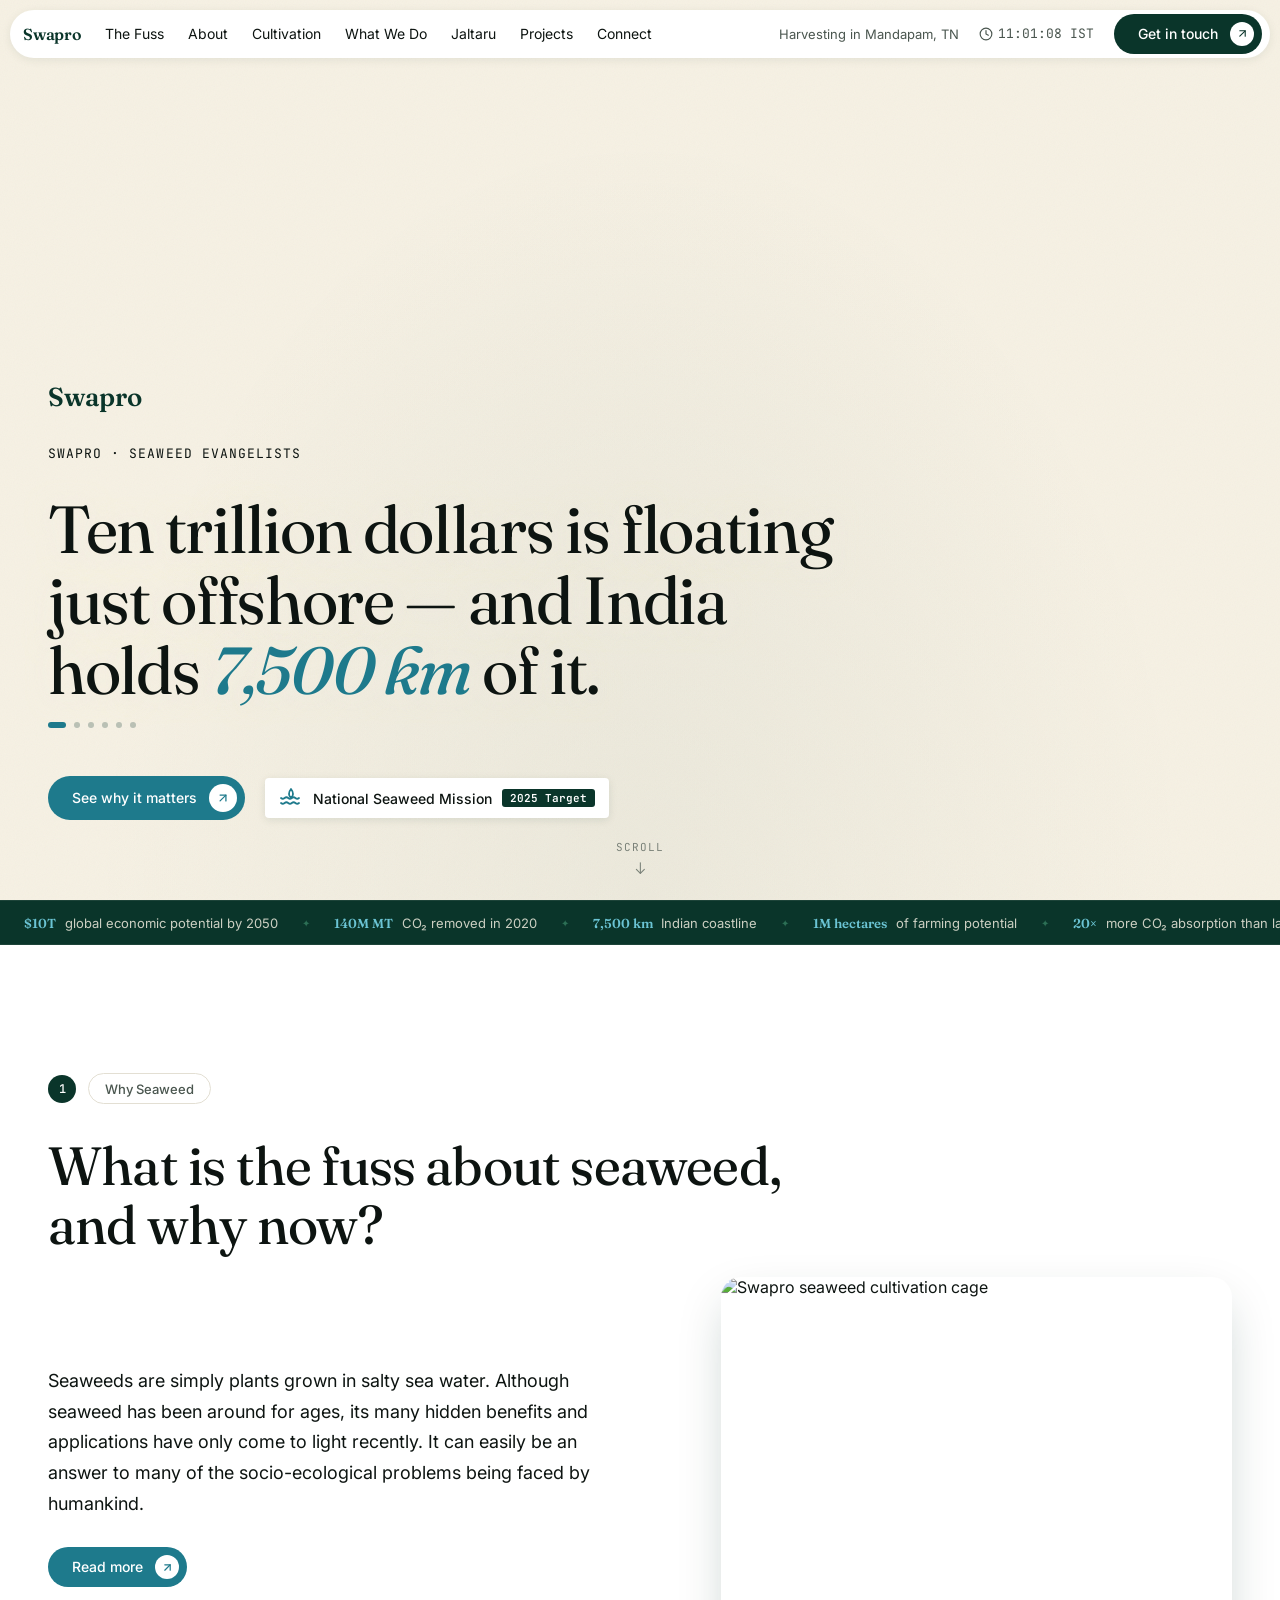
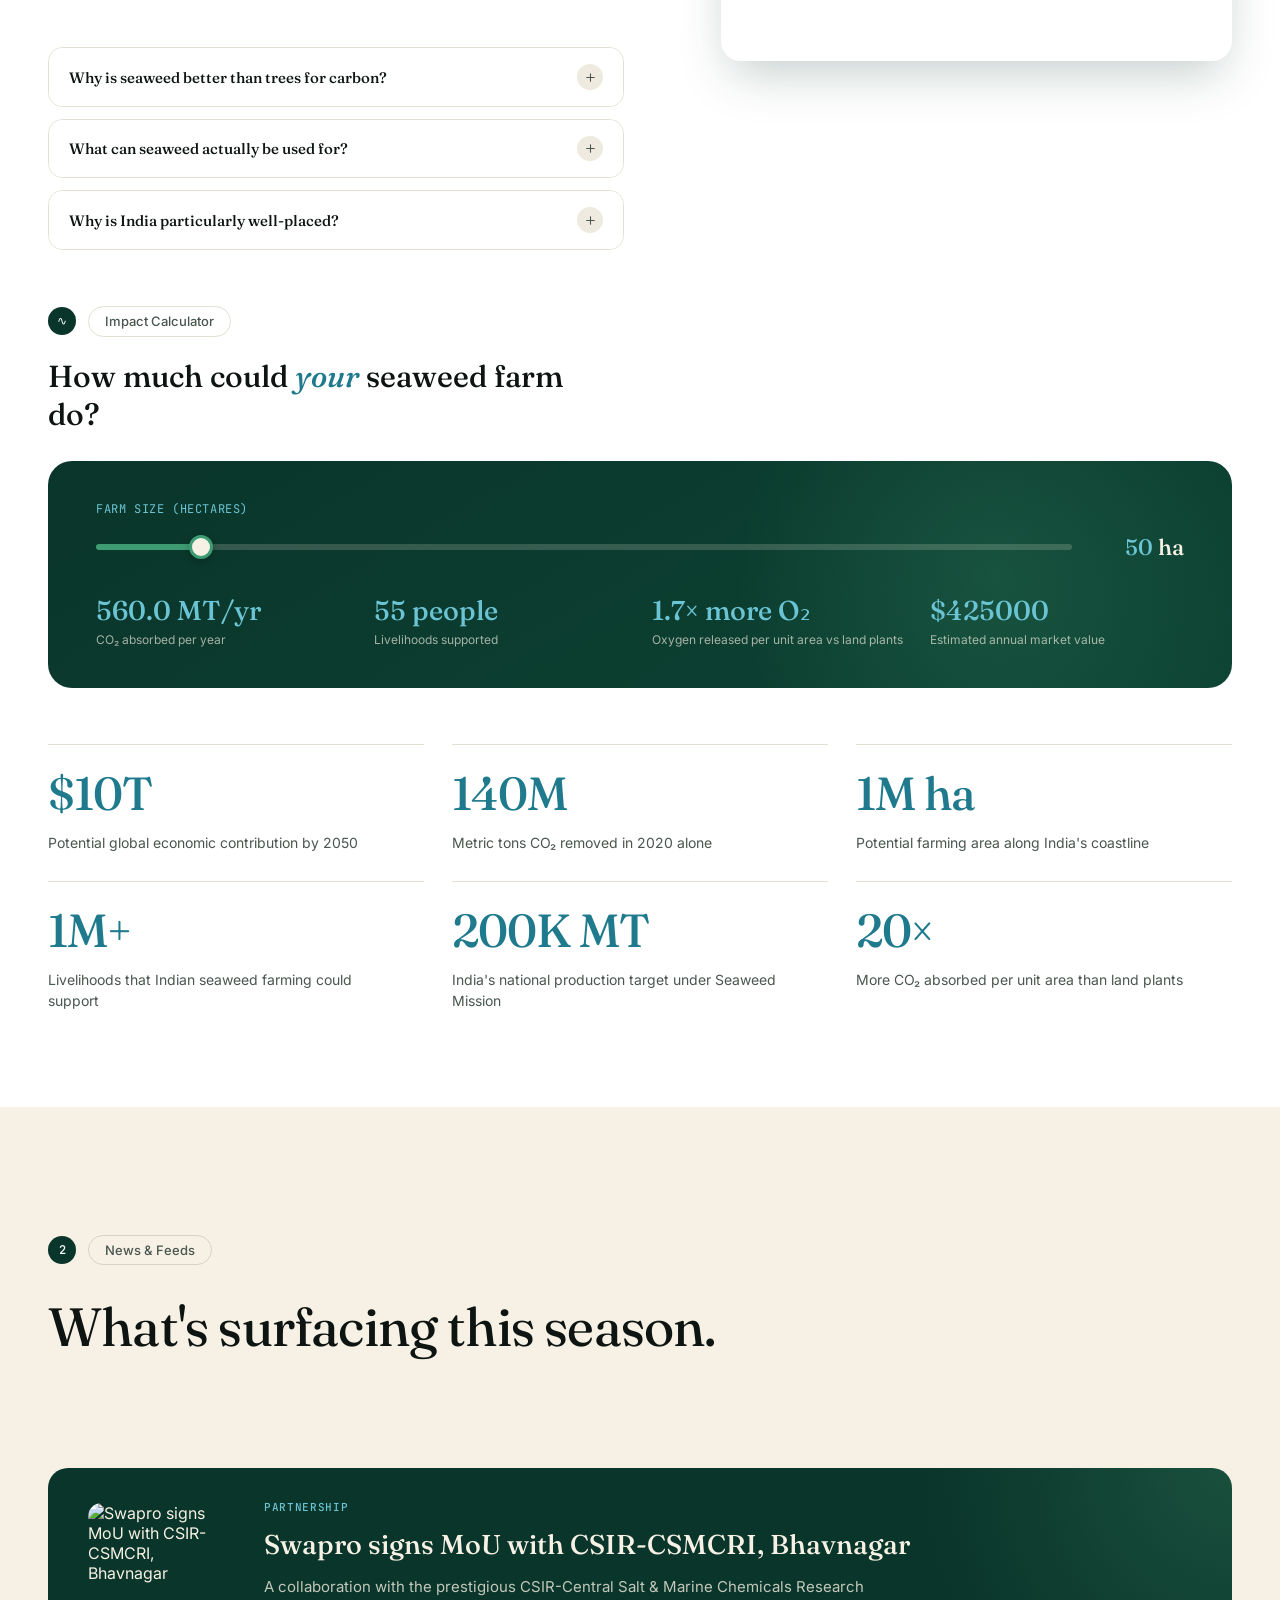
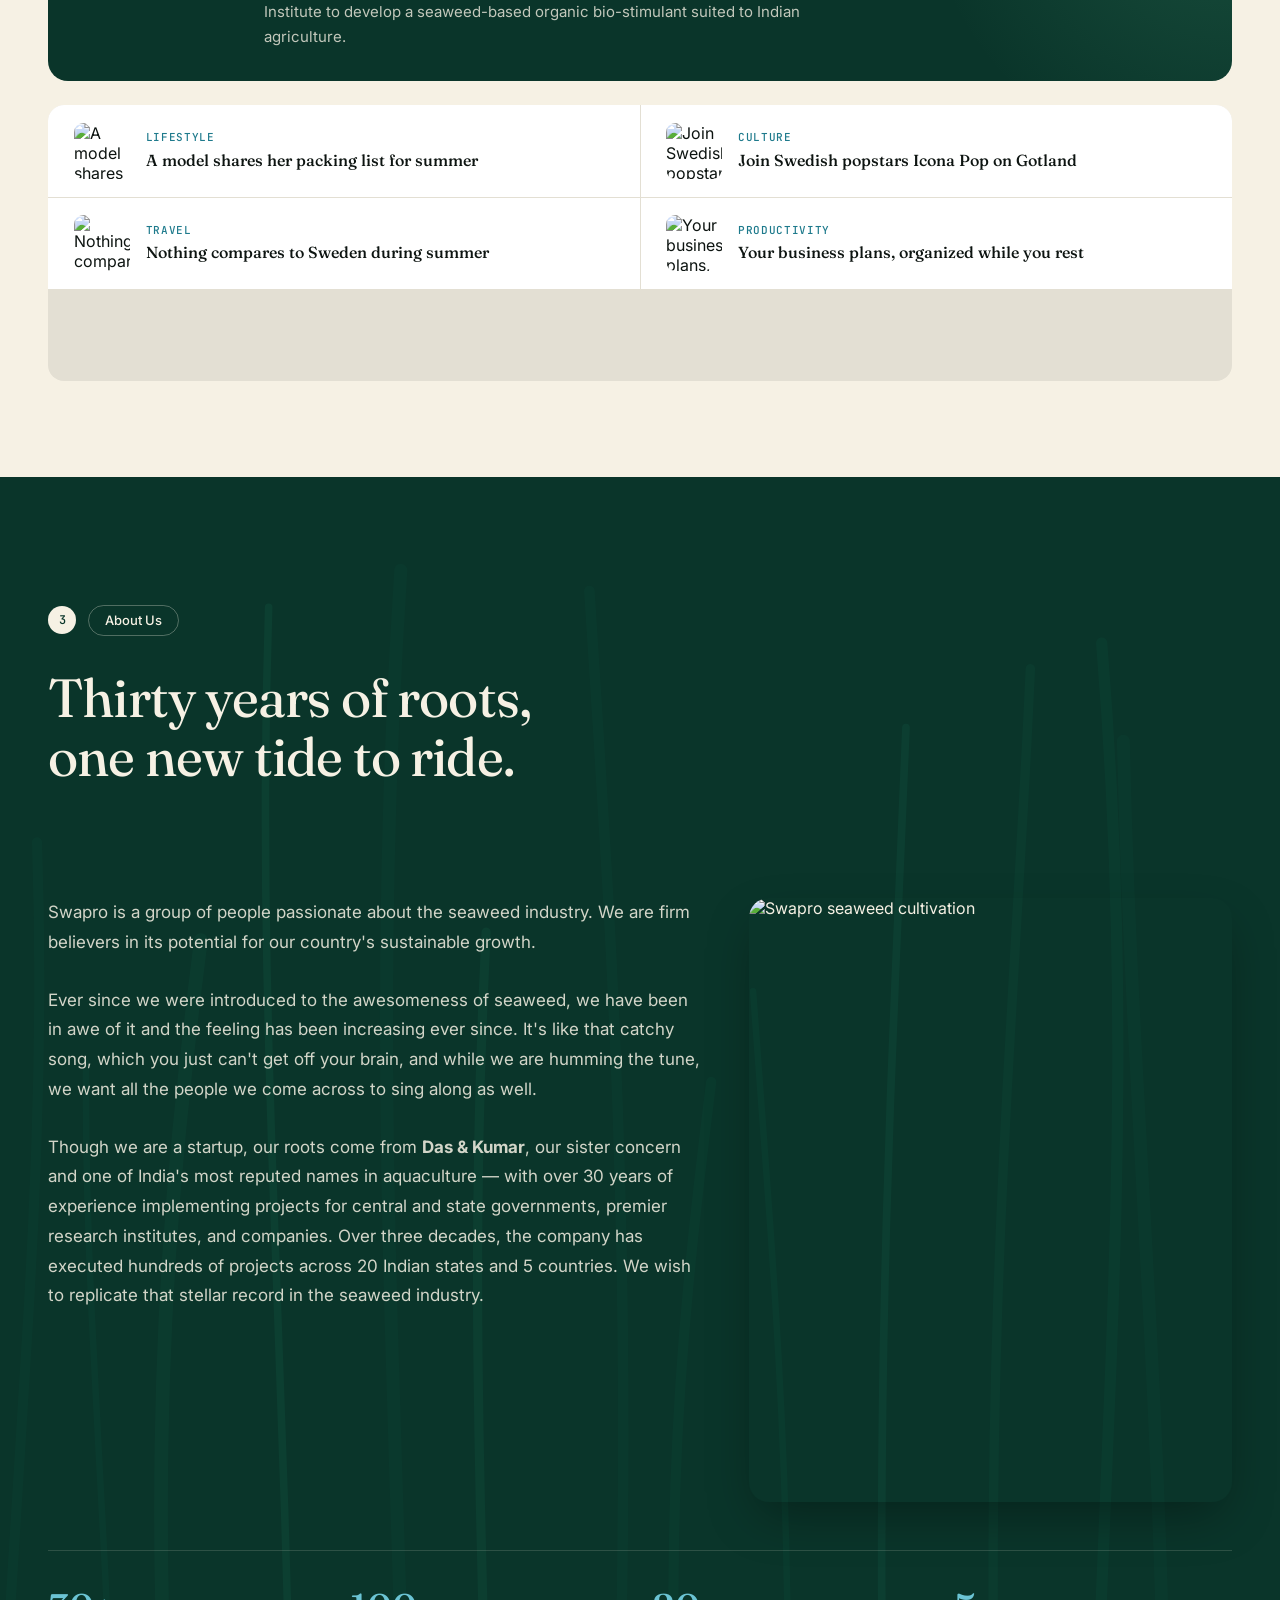
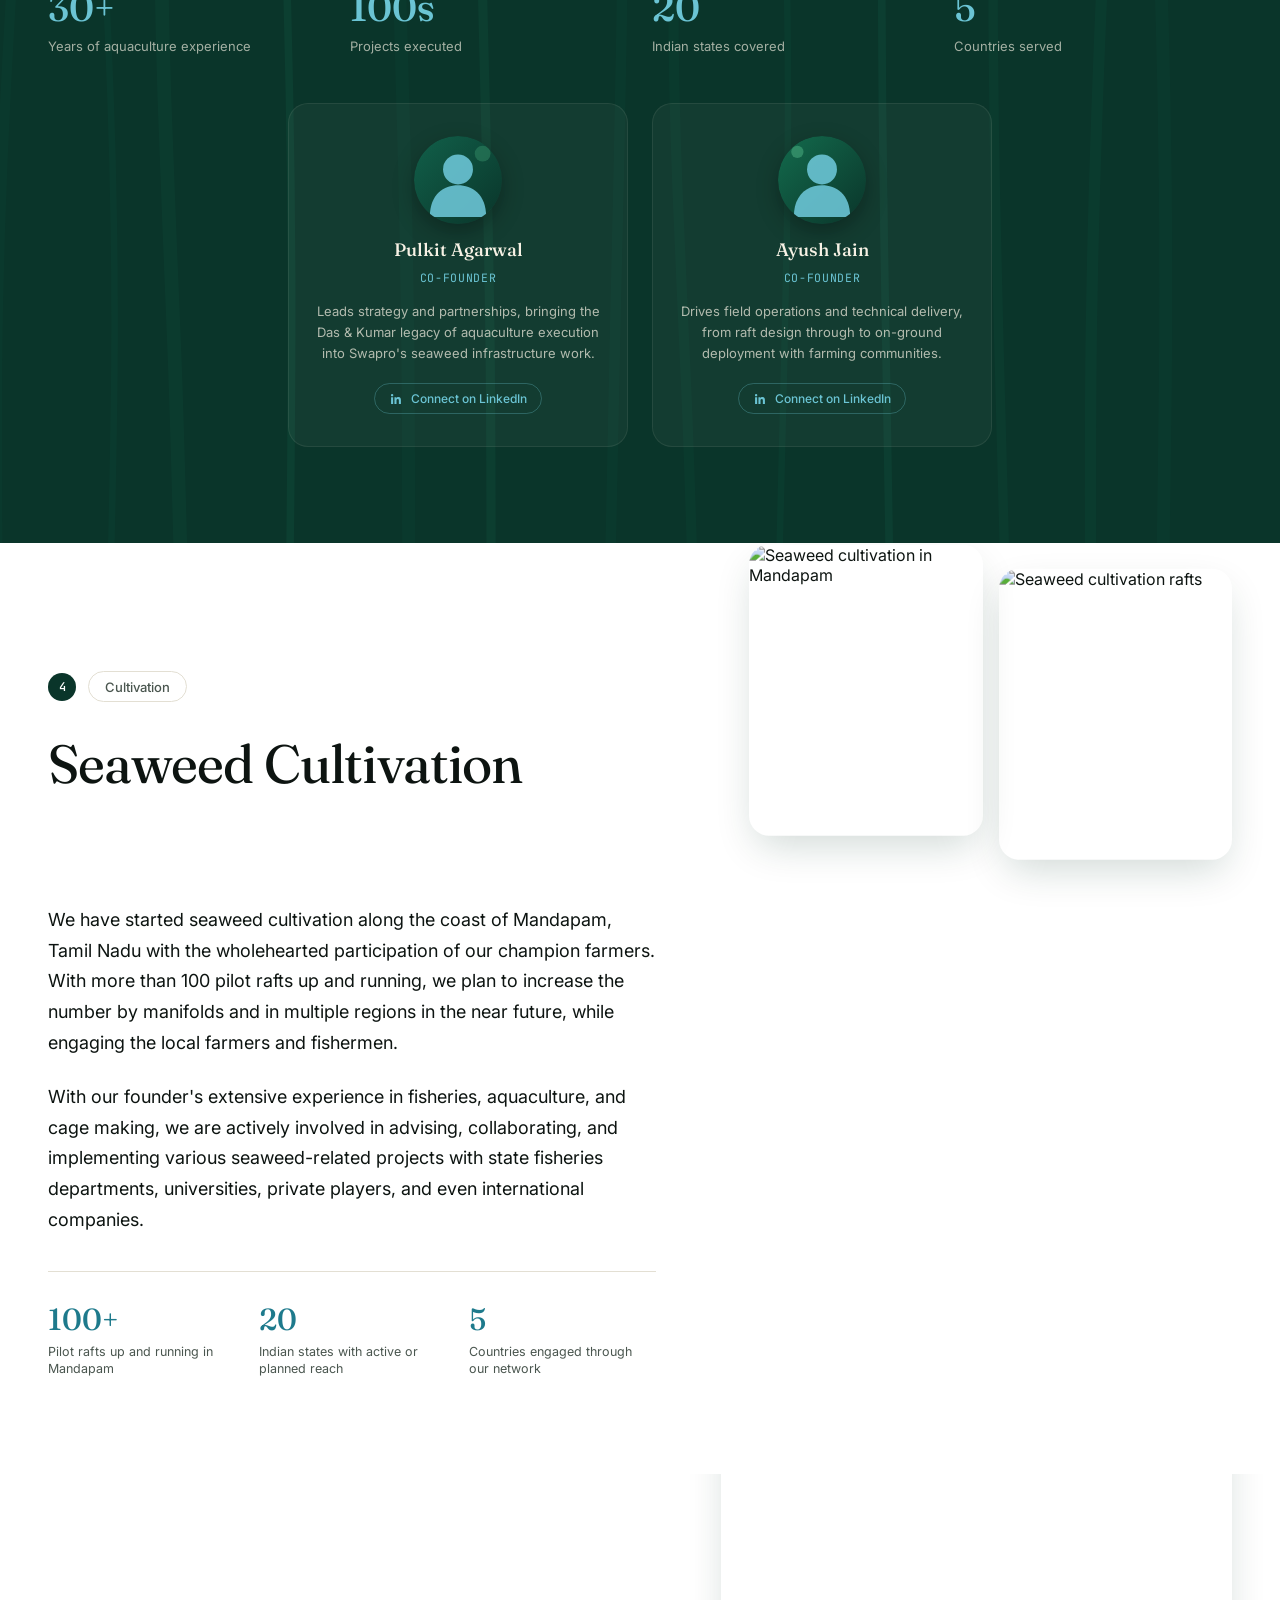
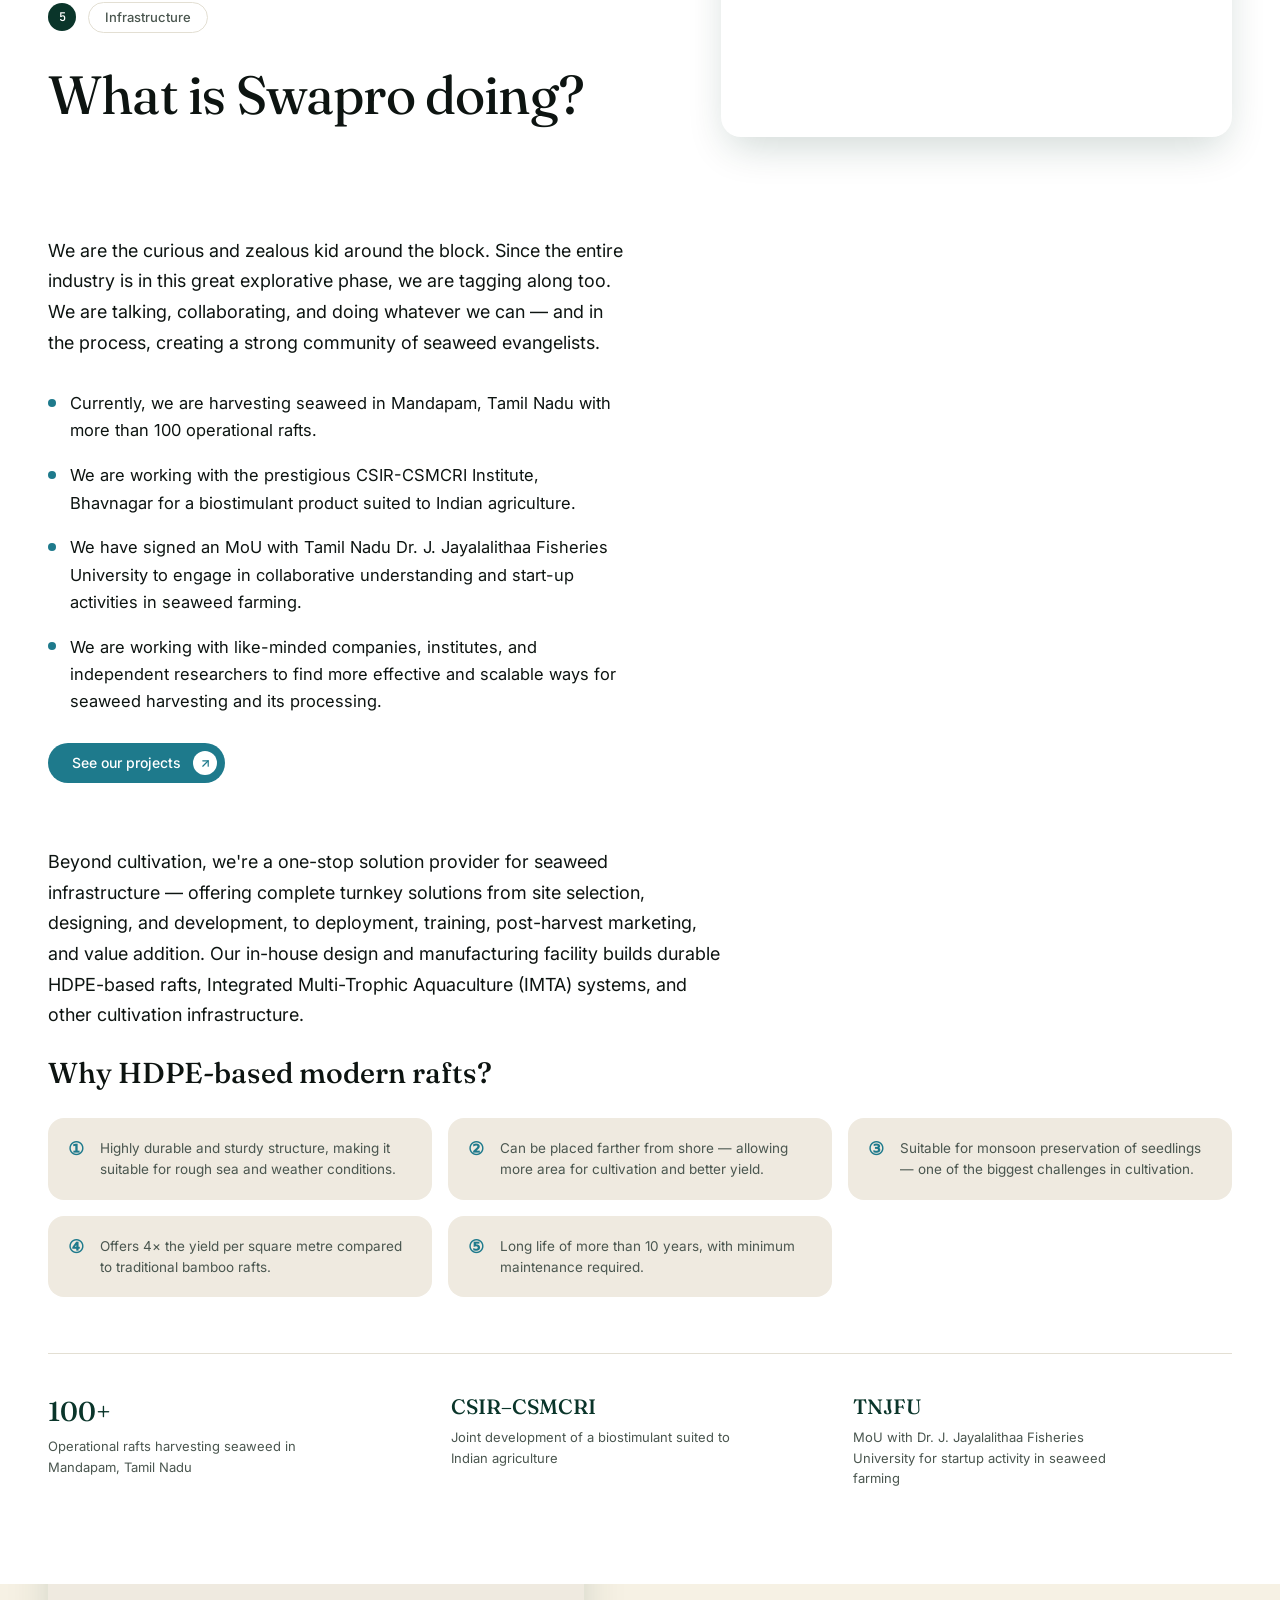
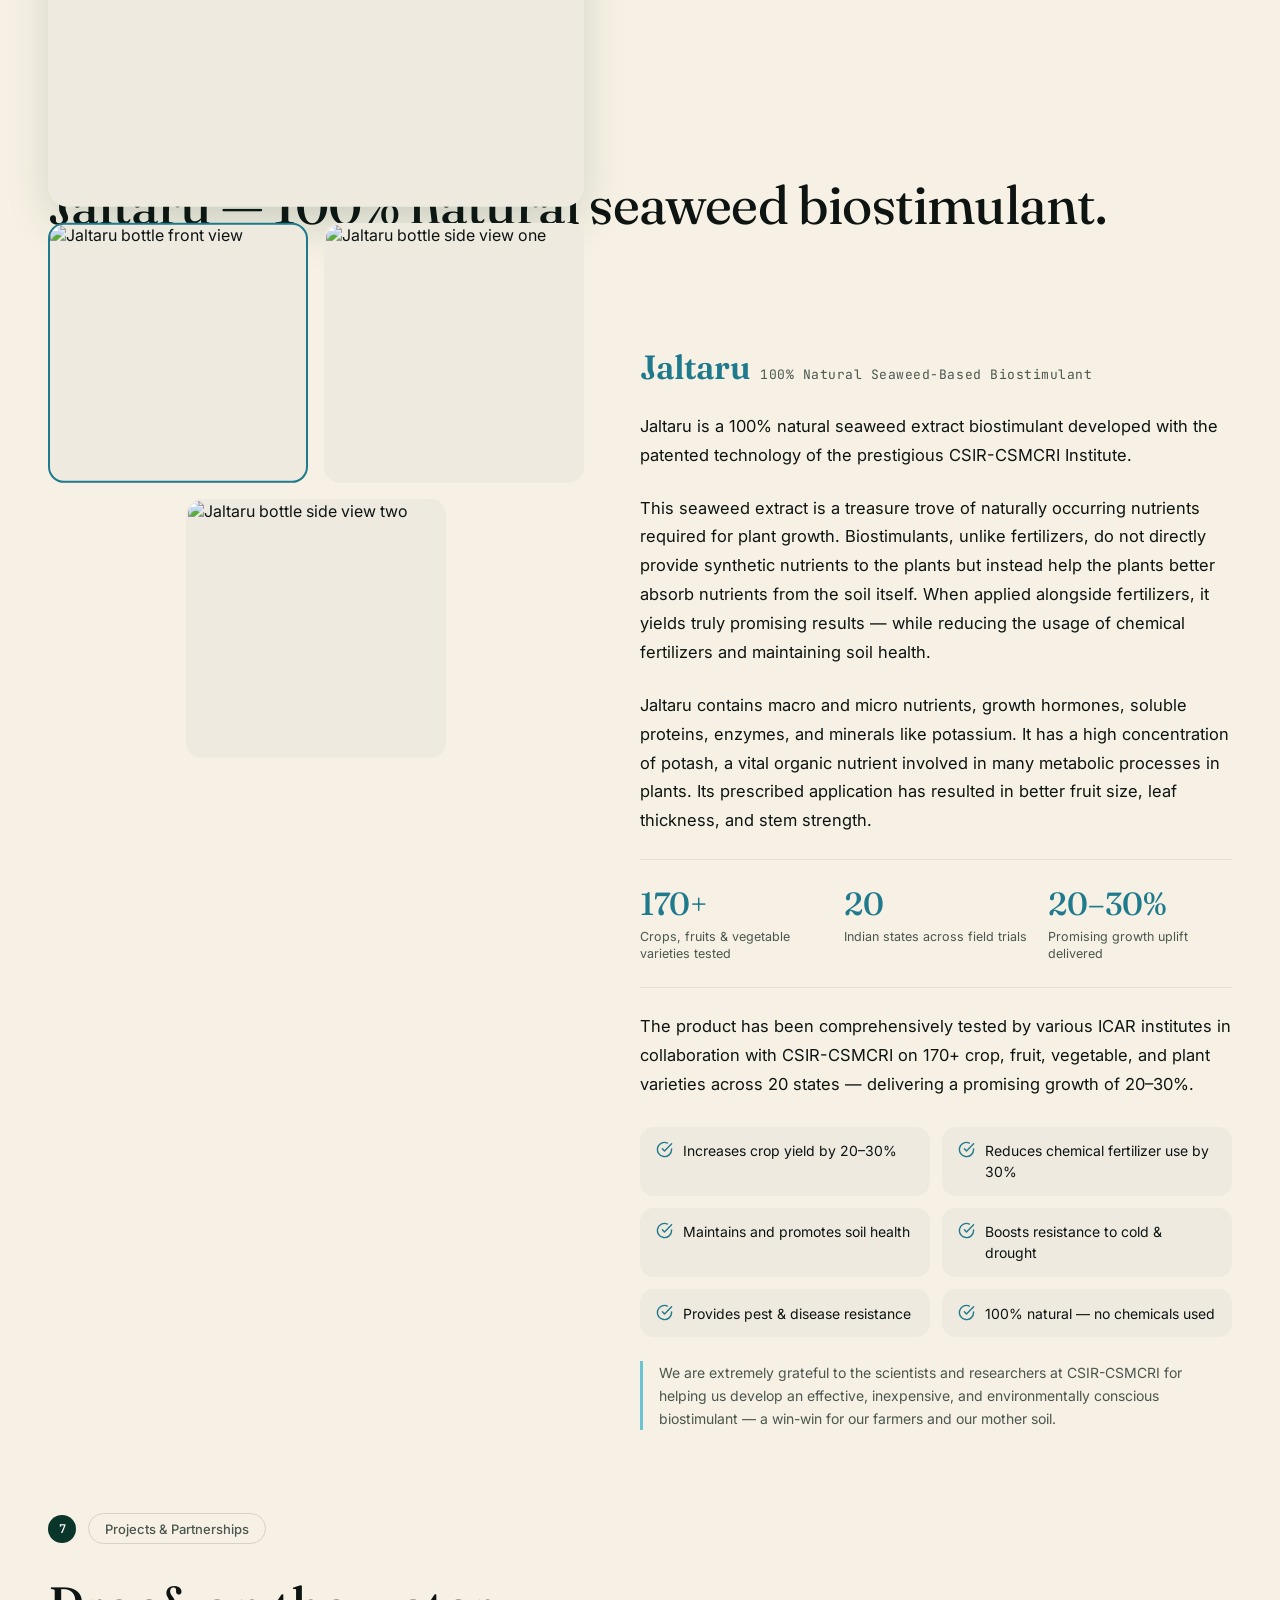
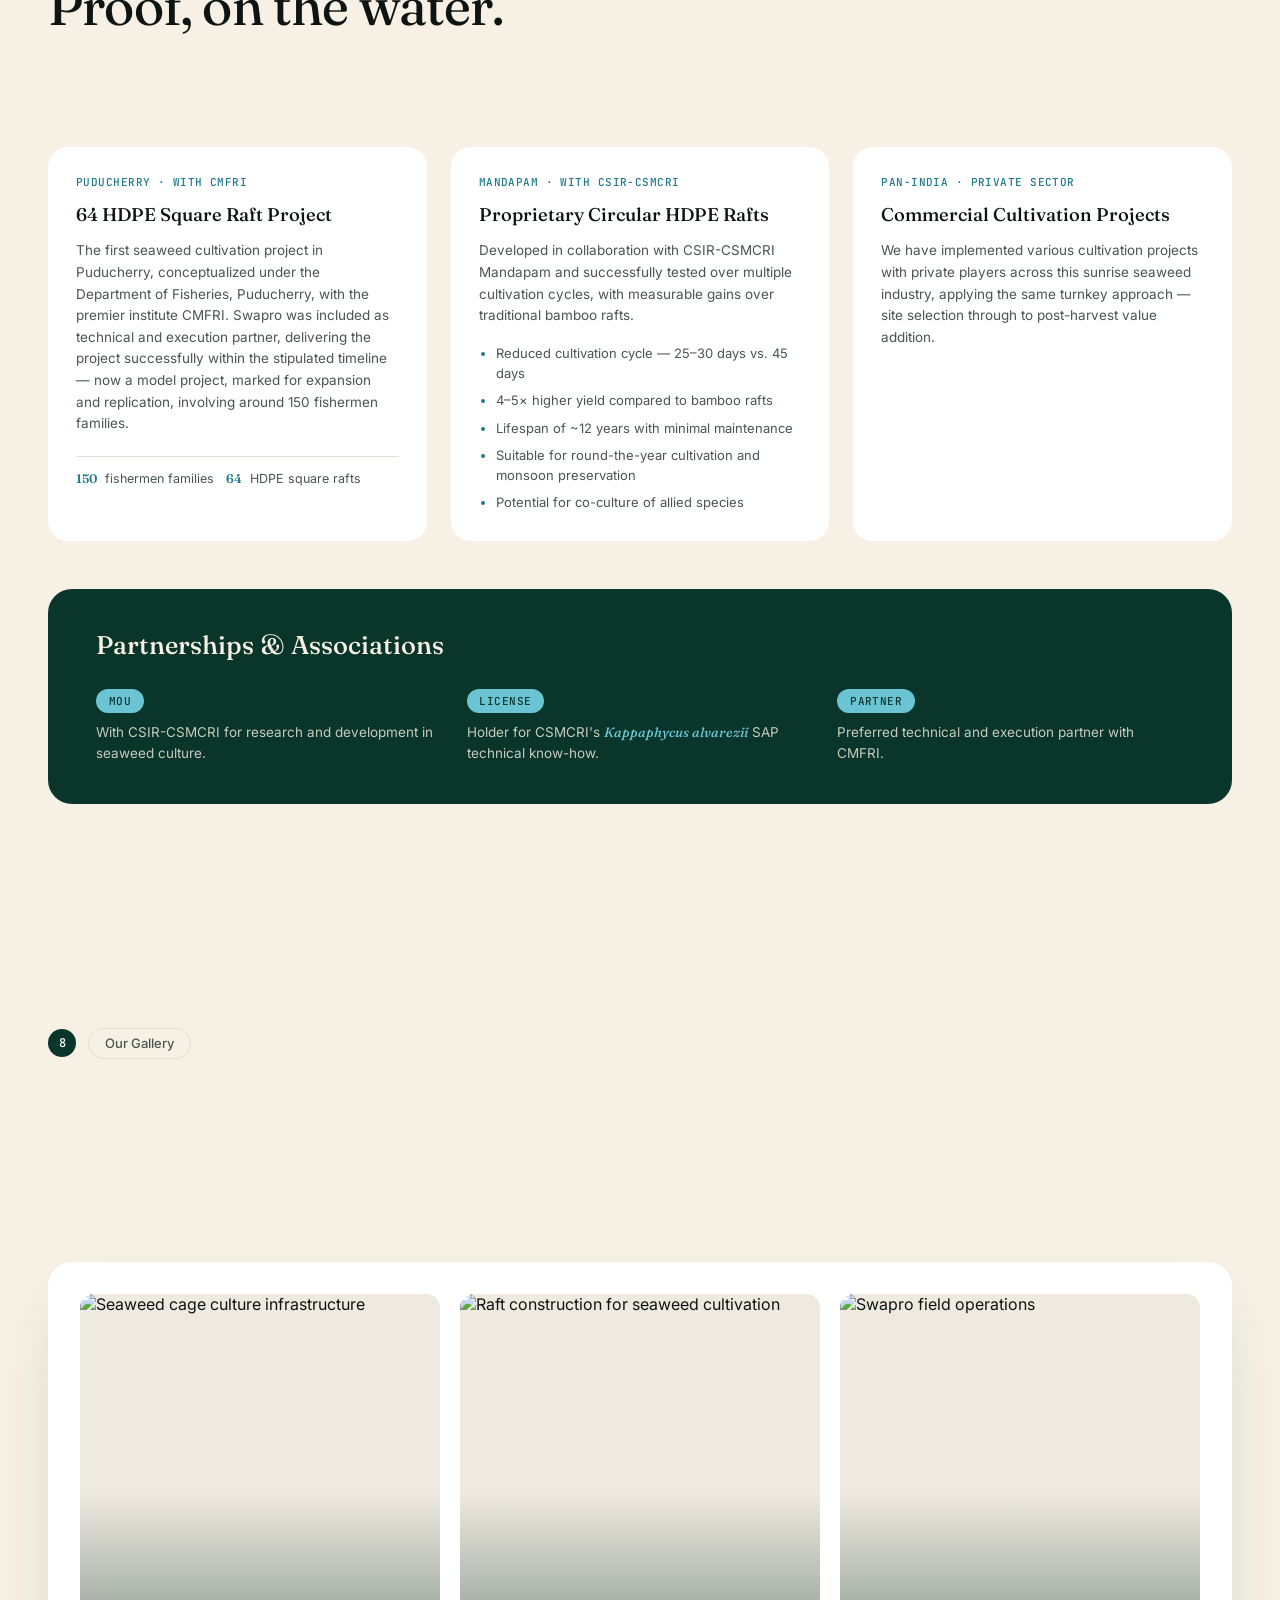
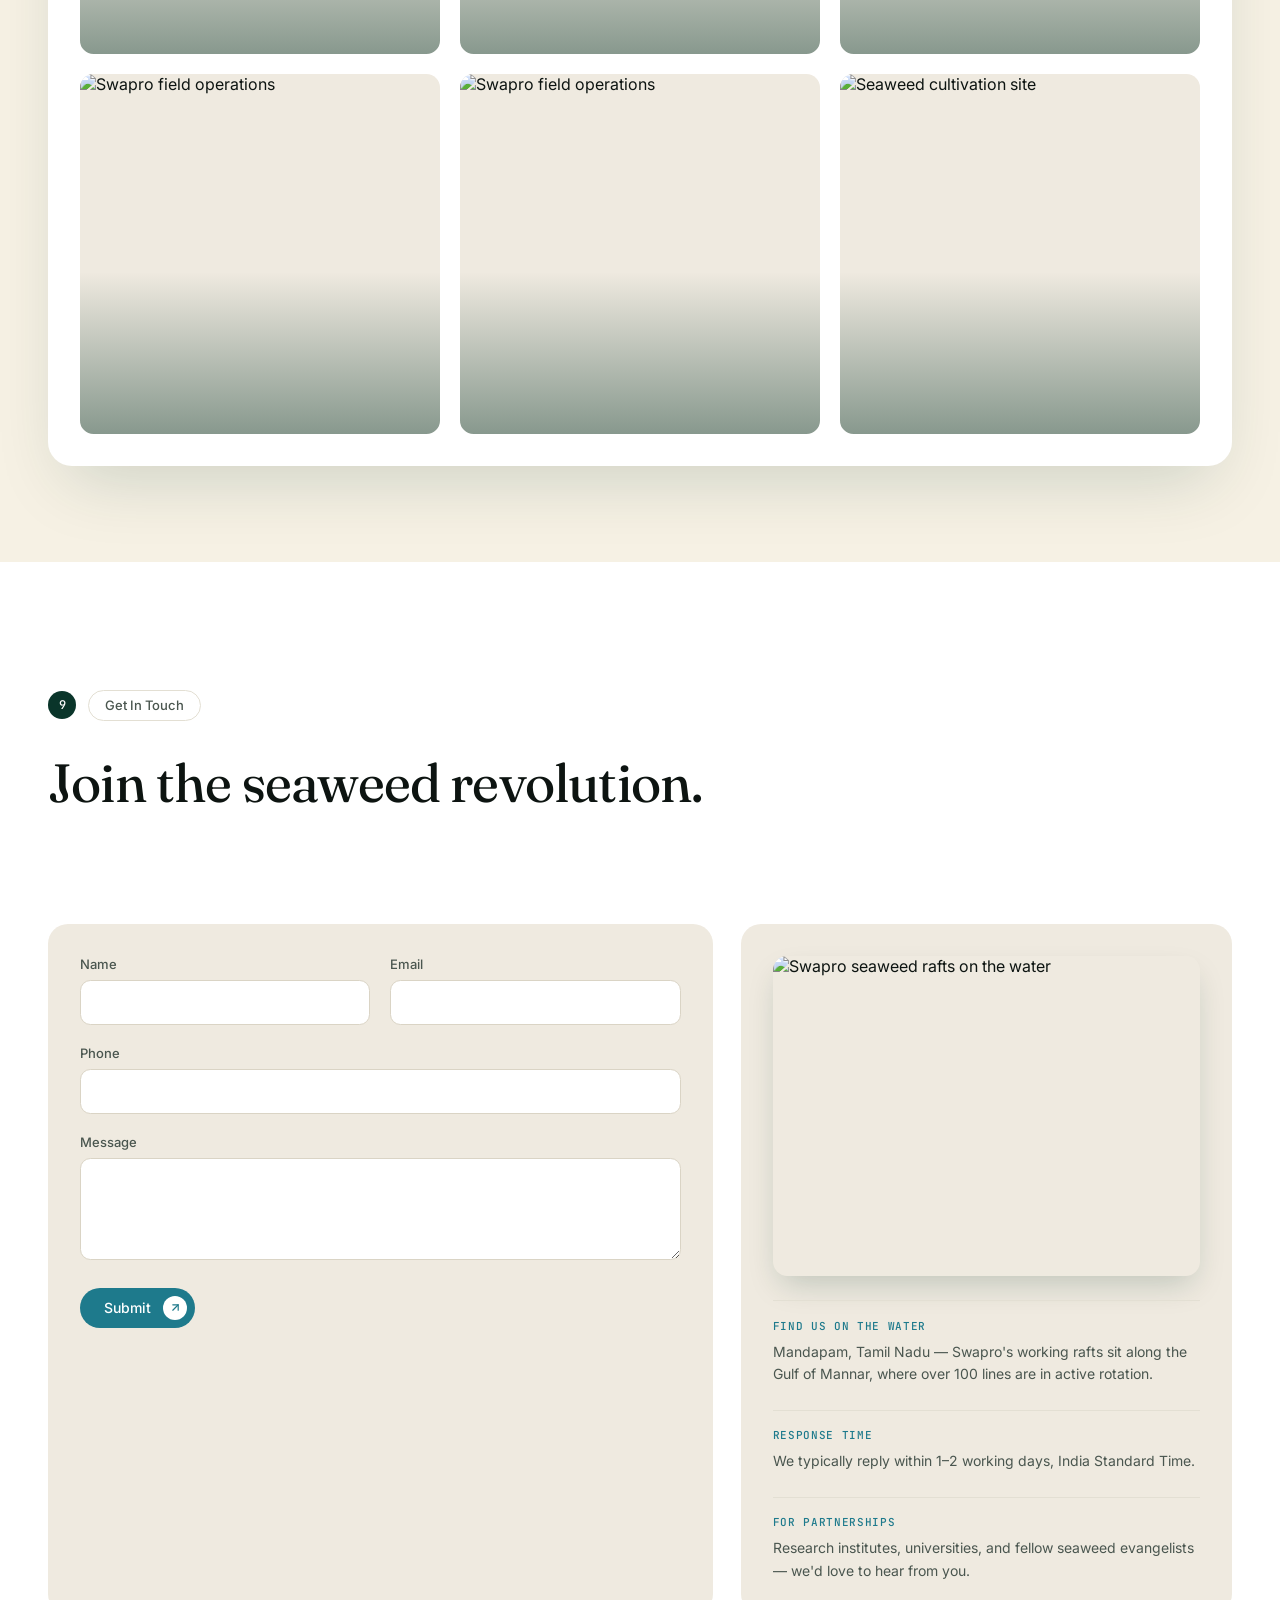
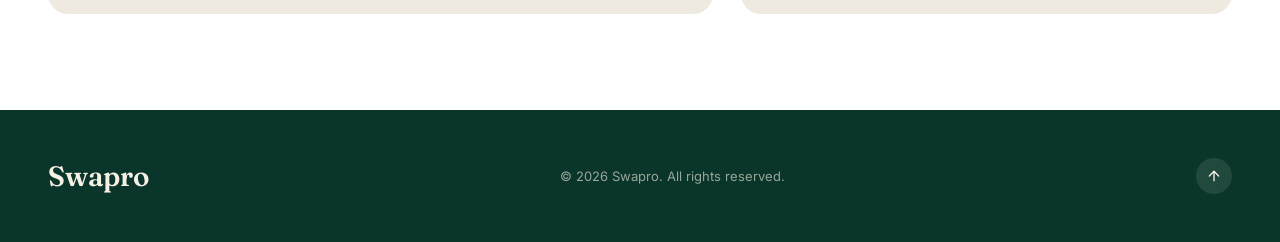
==== index.html @ 0194b97b "Initial commit" ====
<!DOCTYPE html>
<html lang="en">
<head>
<meta charset="UTF-8"/>
<meta name="viewport" content="width=device-width,initial-scale=1.0"/>
<title>Swapro — The Seaweed Revolution</title>
<link rel="icon" type="image/png" href="https://res.cloudinary.com/dajekho84/image/upload/v1781952631/ChatGPT_Image_Jun_20_2026_04_20_08_PM_fx25of.png">
<link rel="preconnect" href="https://fonts.googleapis.com">
<link rel="preconnect" href="https://fonts.gstatic.com" crossorigin>
<link href="https://fonts.googleapis.com/css2?family=Fraunces:ital,opsz,wght@0,9..144,300..700;1,9..144,400..600&family=Inter:wght@400;500;600;700&family=JetBrains+Mono:wght@400;500&display=swap" rel="stylesheet">
<style>/* ===========================================================
   SWAPRO v2 — design tokens
   Type: Fraunces (display, characterful serif w/ wonky optical sizing)
         + Inter (body/UI) + JetBrains Mono (data/captions)
   Palette: deep kelp, seafoam, sand, amber-coral, ink
=========================================================== */
:root{
  --kelp-deep:   #0A352A;
  --kelp-mid:    #11604A;
  --seafoam:     #3E9C72;
  --seafoam-lt:  #5FC795;
  --sand:        #F6F1E4;
  --sand-card:   #EFEAE0;
  --ink:         #0D1411;
  --ink-soft:    #4A564F;
  --accent:      #1E7A8C;
  --accent-hover:#15596B;
  --accent-soft: #6BC4D4;
  --white:       #FFFFFF;
  --ease-roll:   cubic-bezier(0.25,0.1,0.25,1);
  --ease-sheet:  cubic-bezier(0.32,0.72,0,1);
  --ease-out:    cubic-bezier(0.16,1,0.3,1);
}

*{margin:0;padding:0;box-sizing:border-box;}
html{scroll-behavior:smooth;}
body{
  font-family:'Inter',-apple-system,BlinkMacSystemFont,"Segoe UI",sans-serif;
  background:var(--sand);
  color:var(--ink);
  -webkit-font-smoothing:antialiased;
  cursor:default;
}
a{color:inherit;text-decoration:none;}
button{font-family:inherit;border:none;background:none;cursor:pointer;}
img,svg{display:block;max-width:100%;}
img{width:100%;height:100%;object-fit:cover;}
.container{max-width:1440px;margin:0 auto;padding:0 1.25rem;position:relative;z-index:2;}
@media(min-width:640px){.container{padding:0 2rem;}}
@media(min-width:1024px){.container{padding:0 3rem;}}
.container-narrow{max-width:760px;}

.br-desktop{display:none;}
.sp-mobile{display:inline;}
@media(min-width:640px){
  .br-desktop{display:block;}
  .sp-mobile{display:none;}
}

em{
  font-family:'Fraunces',serif;
  font-style:italic;
  font-weight:500;
  color:var(--accent);
}

/* ===========================================================
   SCROLL PROGRESS BAR
=========================================================== */
.scroll-progress{position:fixed;top:0;left:0;width:100%;height:3px;z-index:100;background:transparent;pointer-events:none;}
#scroll-progress-bar{height:100%;width:0%;background:linear-gradient(90deg,var(--seafoam),var(--accent));transition:width 0.1s linear;}

/* ===========================================================
   CURSOR DOT (desktop ambient accent)
=========================================================== */
.cursor-dot{
  position:fixed;top:0;left:0;
  width:10px;height:10px;
  border-radius:50%;
  background:var(--accent);
  pointer-events:none;
  z-index:99;
  transform:translate(-50%,-50%);
  opacity:0;
  transition:opacity 0.3s, width 0.25s var(--ease-out), height 0.25s var(--ease-out), background 0.25s;
  mix-blend-mode:normal;
}
.cursor-dot.active{opacity:0.85;}
.cursor-dot.cursor-grow{width:38px;height:38px;background:rgba(30,122,140,0.18);border:1.5px solid var(--accent);}
@media(max-width:1023px){.cursor-dot{display:none;}}

/* ===========================================================
   SCROLL REVEAL
=========================================================== */
.reveal-up{
  opacity:0;
  transform:translateY(44px);
  transition:opacity 0.85s var(--ease-out), transform 0.85s var(--ease-out);
}
.reveal-up.in-view{opacity:1;transform:translateY(0);}

/* hero line mask reveal */
.line-mask{display:block;overflow:hidden;}
.line-inner{
  display:block;
  transform:translateY(110%);
  opacity:0;
  animation:lineUp 0.9s var(--ease-out) forwards;
  animation-delay:calc(var(--d) * 0.12s + 0.2s);
}
@keyframes lineUp{
  to{transform:translateY(0);opacity:1;}
}
.hero-eyebrow.reveal-up{transition-delay:0s;}

/* ===========================================================
   HERO
=========================================================== */
.hero{
  position:relative;
  min-height:100vh;
  width:100%;
  background:var(--sand);
  overflow:hidden;
  display:flex;
  flex-direction:column;
}
.hero-canvas{
  position:absolute;
  inset:0;
  z-index:1;
  width:100%;
  height:100%;
}
.hero-bg-video{
  position:absolute;
  inset:0;
  z-index:1;
  width:100%;
  height:100%;
  object-fit:cover;
  object-position:center;
}
.hero-vignette{
  position:absolute;inset:0;z-index:1;pointer-events:none;
  background:radial-gradient(ellipse at 50% 100%, rgba(10,53,42,0.10) 0%, rgba(10,53,42,0) 60%);
}
.hero-text-scrim{
  position:absolute;inset:0;z-index:1;pointer-events:none;
  background:linear-gradient(180deg, rgba(246,241,228,0.05) 0%, rgba(246,241,228,0.38) 55%, rgba(246,241,228,0.6) 100%);
}
.hero-grain{
  position:absolute;
  inset:0;
  z-index:2;
  pointer-events:none;
  opacity:0.045;
  mix-blend-mode:multiply;
  background-image:url("data:image/svg+xml,%3Csvg xmlns='http://www.w3.org/2000/svg' width='120' height='120'%3E%3Cfilter id='n'%3E%3CfeTurbulence type='fractalNoise' baseFrequency='0.9' numOctaves='2' stitchTiles='stitch'/%3E%3C/filter%3E%3Crect width='100%25' height='100%25' filter='url(%23n)'/%3E%3C/svg%3E");
}
.hero-inner{
  position:relative;
  z-index:3;
  display:flex;
  flex-direction:column;
  flex:1;
  min-height:100vh;
}

/* NAV */
.nav-wrap{padding:0.5rem;}
@media(min-width:640px){.nav-wrap{padding:0.6rem;}}
.navbar{
  max-width:1440px;
  margin:0 auto;
  background:var(--white);
  border-radius:9999px;
  padding:4px;
  display:flex;
  align-items:center;
  justify-content:space-between;
  box-shadow:0 2px 10px rgba(10,53,42,0.08);
  transition:box-shadow 0.3s, transform 0.3s;
}
.navbar.scrolled{box-shadow:0 6px 24px rgba(10,53,42,0.14);}
.nav-left{display:flex;align-items:center;gap:1.5rem;padding-left:0.6rem;}
.logo-mark{
  display:flex;align-items:center;
  flex-shrink:0;
}
.logo-mark img{
  display:block;
  height:2.1rem;width:auto;
  object-fit:contain;
}
.logo-mark.logo-fallback{
  font-family:'Fraunces',serif;
  font-size:16px;font-weight:600;letter-spacing:-0.02em;
  color:var(--kelp-deep);
}
@media(min-width:640px){.logo-mark img{height:2.35rem;}}
.nav-links{display:none;align-items:center;gap:1.5rem;}
@media(min-width:1180px){.nav-links{display:flex;}}
.nav-links a{font-size:14px;color:var(--ink);transition:color 0.3s;position:relative;}
.nav-links a::after{
  content:'';position:absolute;left:0;bottom:-4px;width:0;height:1px;background:var(--accent);
  transition:width 0.3s var(--ease-out);
}
.nav-links a:hover{color:var(--ink-soft);}
.nav-links a:hover::after{width:100%;}
.nav-links a.active::after{width:100%;background:var(--seafoam);}
.nav-right{display:none;align-items:center;gap:1.25rem;padding-right:0.25rem;}
@media(min-width:1180px){.nav-right{display:flex;}}
.nav-status{font-size:13px;color:var(--ink-soft);display:none;}
@media(min-width:1024px){.nav-status{display:inline;}}
.nav-clock{display:flex;align-items:center;gap:0.35rem;font-size:13px;color:var(--ink-soft);font-family:'JetBrains Mono',monospace;}
.icon-clock{width:14px;height:14px;}

/* roll button */
.btn-roll{
  display:inline-flex;align-items:center;gap:0;
  border-radius:9999px;
  font-size:13px;font-weight:500;
  padding:0.5rem 0.5rem 0.5rem 1.25rem;
  position:relative;
  isolation:isolate;
  transition:transform 0.35s var(--ease-out);
}
@media(min-width:640px){.btn-roll{font-size:14px;padding:0.5rem 0.5rem 0.5rem 1.5rem;}}
.btn-dark{background:var(--kelp-deep);color:var(--white);}
.btn-accent{background:var(--accent);color:var(--white);transition:background 0.3s, box-shadow 0.25s;}
.btn-accent:hover{background:var(--accent-hover);box-shadow:0 8px 20px rgba(30,122,140,0.30);}
.btn-dark:hover{box-shadow:0 8px 20px rgba(10,53,42,0.30);}
.btn-dark{transition:box-shadow 0.25s;}
.roll-track{
  display:flex;flex-direction:column;
  overflow:hidden;height:20px;
  margin-right:0.75rem;
}
.roll-line{
  height:20px;line-height:20px;
  white-space:nowrap;
  transition:transform 0.5s var(--ease-roll);
}
.btn-roll:hover .roll-line{transform:translateY(-50%);}
.arrow-circle{
  width:1.5rem;height:1.5rem;
  border-radius:9999px;
  display:flex;align-items:center;justify-content:center;
  transition:transform 0.5s var(--ease-roll);
  flex-shrink:0;
}
.arrow-circle svg{width:13px;height:13px;}
.arrow-circle-light{background:var(--white);color:var(--kelp-deep);}
.arrow-circle-accent{background:var(--white);color:var(--accent);}
.btn-roll:hover .arrow-circle{transform:rotate(-45deg);}

@media(min-width:640px){
  .hero-cta-row .arrow-circle{width:1.75rem;height:1.75rem;}
  .hero-cta-row .arrow-circle svg{width:14px;height:14px;}
}

/* mobile menu toggle */
.menu-toggle{
  display:flex;align-items:center;justify-content:center;
  width:2.25rem;height:2.25rem;
  background:var(--kelp-deep);
  color:var(--white);
  border-radius:9999px;
  margin-right:0.25rem;
  position:relative;
  z-index:60;
}
@media(min-width:1180px){.menu-toggle{display:none;}}
.menu-toggle svg{width:18px;height:18px;}

/* mobile menu overlay */
.mobile-menu{
  position:fixed;inset:0;z-index:50;
  visibility:hidden;
}
.mobile-menu.open{visibility:visible;}
.mobile-menu-backdrop{
  position:absolute;inset:0;
  background:rgba(10,53,42,0.6);
  opacity:0;
  transition:opacity 0.4s var(--ease-sheet);
}
.mobile-menu.open .mobile-menu-backdrop{opacity:1;}
.mobile-menu-sheet{
  position:absolute;left:0;right:0;bottom:0;
  margin:0.75rem;
  background:var(--white);
  border-radius:1.25rem;
  padding:1.75rem 1.5rem 2rem;
  display:flex;flex-direction:column;gap:1.1rem;
  transform:translateY(110%);
  transition:transform 0.5s var(--ease-sheet);
}
.mobile-menu.open .mobile-menu-sheet{transform:translateY(0);}
.mobile-time-badge{
  display:inline-flex;align-items:center;gap:0.4rem;
  font-size:13px;color:var(--ink-soft);
  font-family:'JetBrains Mono',monospace;
  background:var(--sand);
  border-radius:9999px;
  padding:0.4rem 0.8rem;
  width:fit-content;
  margin-bottom:0.5rem;
}
.mobile-link{font-family:'Fraunces',serif;font-size:28px;font-weight:500;color:var(--ink);}
@media(min-width:400px){.mobile-link{font-size:32px;}}
.mobile-start-btn{margin-top:0.75rem;align-self:flex-start;}

/* hero content */
.hero-content{
  flex:1;
  display:flex;
  flex-direction:column;
  justify-content:flex-end;
  max-width:1440px;
  width:100%;
  margin:0 auto;
  padding:0 1.25rem 3.5rem;
}
@media(min-width:640px){.hero-content{padding:0 2rem 4rem;}}
@media(min-width:1024px){.hero-content{padding:0 3rem 5rem;}}

.hero-logo{
  display:flex;align-items:center;
  margin-bottom:1.5rem;
}
.hero-logo img{
  display:block;
  height:3.25rem;width:auto;
  object-fit:contain;
}
.hero-logo.logo-fallback{
  font-family:'Fraunces',serif;
  font-size:26px;font-weight:600;
  color:var(--kelp-deep);
}
@media(min-width:640px){.hero-logo img{height:4rem;} .hero-logo{margin-bottom:2rem;}}
@media(min-width:1024px){.hero-logo img{height:4.5rem;}}

.hero-eyebrow{
  font-family:'JetBrains Mono',monospace;
  font-size:12px;
  color:var(--ink);
  letter-spacing:0.08em;
  margin-bottom:1.25rem;
  text-transform:uppercase;
}
@media(min-width:640px){.hero-eyebrow{font-size:13px;margin-bottom:2rem;}}

.hero-headline{
  font-family:'Fraunces',serif;
  font-size:clamp(2rem,7.5vw,4.6rem);
  font-weight:420;
  line-height:1.06;
  letter-spacing:-0.02em;
  color:var(--ink);
  max-width:52rem;
  text-shadow:0 2px 24px rgba(246,241,228,0.55), 0 1px 3px rgba(246,241,228,0.6);
}
@media(min-width:640px){.hero-headline{font-size:clamp(2.6rem,5.2vw,4.6rem);}}

.hero-headline-rotator{
  position:relative;
  max-width:52rem;
  font-size:clamp(2rem,7.5vw,4.6rem);
  min-height:calc(3 * 1.06em);
}
@media(min-width:640px){.hero-headline-rotator{font-size:clamp(2.6rem,5.2vw,4.6rem);min-height:calc(3 * 1.06em);}}
.hero-headline-slide{
  position:absolute;
  inset:0;
  opacity:0;
  visibility:hidden;
  transform:translateY(14px);
  transition:opacity 0.7s var(--ease-out), transform 0.7s var(--ease-out), visibility 0s;
  pointer-events:none;
}
.hero-headline-slide.is-active{
  position:relative;
  opacity:1;
  visibility:visible;
  transform:translateY(0);
  pointer-events:auto;
  transition:opacity 0.7s var(--ease-out), transform 0.7s var(--ease-out);
}
.hero-headline-slide h1{
  font-family:'Fraunces',serif;
  font-size:clamp(2rem,7.5vw,4.6rem);
  font-weight:420;
  line-height:1.06;
  letter-spacing:-0.02em;
  color:var(--ink);
  max-width:52rem;
  margin:0;
  text-shadow:0 2px 24px rgba(246,241,228,0.55), 0 1px 3px rgba(246,241,228,0.6);
}
@media(min-width:640px){.hero-headline-slide h1{font-size:clamp(2.6rem,5.2vw,4.6rem);}}
.hero-headline-slide em{color:var(--accent);font-style:italic;}

.hero-rotator-dots{
  display:flex;align-items:center;gap:0.5rem;
  margin-top:1rem;
}
.hero-rotator-dot{
  width:6px;height:6px;border-radius:50%;
  background:rgba(10,53,42,0.25);
  border:none;padding:0;cursor:pointer;
  transition:background 0.3s, width 0.3s;
}
.hero-rotator-dot.is-active{background:var(--accent);width:18px;border-radius:3px;}

.hero-cta-row{
  margin-top:2rem;
  display:flex;
  flex-direction:column;
  gap:1rem;
}
@media(min-width:640px){
  .hero-cta-row{flex-direction:row;align-items:center;gap:1.25rem;margin-top:3rem;}
}

.partner-badge{
  display:inline-flex;align-items:center;gap:0.6rem;
  background:var(--white);
  border-radius:4px;
  padding:0.5rem 0.9rem;
  box-shadow:0 2px 8px rgba(10,53,42,0.10);
  transition:box-shadow 0.3s, transform 0.3s var(--ease-out);
  width:fit-content;
}
.partner-badge:hover{box-shadow:0 6px 18px rgba(10,53,42,0.18);transform:translateY(-2px);}
.partner-icon{width:1.25rem;height:1.25rem;color:var(--accent);}
@media(min-width:640px){.partner-icon{width:1.5rem;height:1.5rem;}}
.partner-text{font-size:13px;font-weight:500;color:var(--ink);}
@media(min-width:640px){.partner-text{font-size:14px;}}
.partner-tag{
  font-size:10px;background:var(--kelp-deep);color:var(--white);
  padding:0.15rem 0.4rem;border-radius:3px;font-weight:600;
  font-family:'JetBrains Mono',monospace;
}
@media(min-width:640px){.partner-tag{font-size:11px;padding:0.15rem 0.5rem;}}

/* scroll cue */
.scroll-cue{
  position:absolute;
  left:50%;
  bottom:1.5rem;
  transform:translateX(-50%);
  z-index:4;
  display:none;
  flex-direction:column;
  align-items:center;
  gap:0.35rem;
  color:var(--ink-soft);
  font-family:'JetBrains Mono',monospace;
  font-size:11px;
  letter-spacing:0.08em;
  text-transform:uppercase;
  opacity:0.7;
  transition:opacity 0.3s;
  animation:bobDown 2.2s ease-in-out infinite;
}
.scroll-cue:hover{opacity:1;}
.scroll-cue svg{width:16px;height:16px;}
@media(min-width:768px) and (min-height:700px){.scroll-cue{display:flex;}}
@keyframes bobDown{
  0%,100%{transform:translate(-50%,0);}
  50%{transform:translate(-50%,6px);}
}

/* ===========================================================
   SECTION SHARED
=========================================================== */
.section{padding-top:4rem;padding-bottom:3rem;overflow:hidden;position:relative;}
@media(min-width:640px){.section{padding-top:5rem;padding-bottom:4rem;}}
@media(min-width:1024px){.section{padding-top:8rem;padding-bottom:6rem;}}
.section-white{background:var(--white);}
.section-tint{background:var(--sand);}
.section-dark{background:var(--kelp-deep);color:var(--sand);}

/* Tighter padding for sections that sit back-to-back on the same background */
.section-tight-bottom{padding-bottom:1.5rem;}
@media(min-width:640px){.section-tight-bottom{padding-bottom:2rem;}}
@media(min-width:1024px){.section-tight-bottom{padding-bottom:2.5rem;}}
.section-tight-top{padding-top:1.5rem;}
@media(min-width:640px){.section-tight-top{padding-top:2rem;}}
@media(min-width:1024px){.section-tight-top{padding-top:2.5rem;}}

.badge-row{display:flex;align-items:center;gap:0.75rem;margin-bottom:1.5rem;}
@media(min-width:640px){.badge-row{margin-bottom:2rem;}}
.badge-num{
  width:1.5rem;height:1.5rem;
  border-radius:9999px;
  background:var(--kelp-deep);
  color:var(--white);
  display:flex;align-items:center;justify-content:center;
  font-family:'JetBrains Mono',monospace;
  font-size:11px;font-weight:500;
  flex-shrink:0;
}
@media(min-width:640px){.badge-num{width:1.75rem;height:1.75rem;font-size:12px;}}
.badge-num-on-dark{background:var(--sand);color:var(--kelp-deep);}
.badge-pill{
  font-size:12px;font-weight:500;
  border-radius:9999px;
  padding:0.3rem 0.9rem;
}
@media(min-width:640px){.badge-pill{font-size:13px;padding:0.4rem 1rem;}}
.badge-pill-light{border:1px solid #E3DFD3;color:var(--ink-soft);}
.badge-pill-dark{border:1px solid #D8D2C2;color:var(--ink-soft);}
.badge-pill-on-dark{border:1px solid rgba(246,241,228,0.3);color:var(--sand);}

.section-heading{
  font-family:'Fraunces',serif;
  font-size:clamp(1.6rem,4.2vw,3.4rem);
  font-weight:440;
  line-height:1.1;
  letter-spacing:-0.015em;
  color:var(--ink);
  margin-bottom:3rem;
}
@media(min-width:640px){.section-heading{margin-bottom:4rem;}}
@media(min-width:1024px){.section-heading{margin-bottom:7rem;}}
.heading-on-dark{color:var(--sand);}

/* ===========================================================
   FUSS SECTION
=========================================================== */
.fuss-grid{
  display:grid;grid-template-columns:1fr;gap:2.5rem;
  margin-bottom:3.5rem;
  align-items:center;
}
@media(min-width:900px){.fuss-grid{grid-template-columns:1.1fr 0.9fr;gap:3rem;}}
.fuss-stack{display:flex;flex-direction:column;align-items:flex-start;gap:1.75rem;max-width:36rem;}
.fuss-paragraph{
  font-size:16px;line-height:1.7;font-weight:400;color:var(--ink);
}
@media(min-width:640px){.fuss-paragraph{font-size:18px;}}
.fuss-photo{
  border-radius:1.25rem;overflow:hidden;
  aspect-ratio:4/3;
  box-shadow:0 20px 50px -10px rgba(10,53,42,0.25);
}
.fuss-photo img{width:100%;height:100%;object-fit:cover;display:block;transition:transform 0.7s var(--ease-out);}
.fuss-photo:hover img{transform:scale(1.05);}
.fuss-photo-placeholder{
  width:100%;height:100%;
  background:var(--sand-card);
  border:1.5px dashed #C9C2AE;
  display:flex;flex-direction:column;align-items:center;justify-content:center;
  gap:0.6rem;color:var(--ink-soft);
}
.fuss-photo-placeholder svg{width:32px;height:32px;opacity:0.45;}
.fuss-photo-placeholder span{
  font-family:'JetBrains Mono',monospace;
  font-size:11px;letter-spacing:0.05em;text-transform:uppercase;
  opacity:0.6;text-align:center;padding:0 1rem;
}

.activity-list{
  display:flex;flex-direction:column;gap:1.1rem;
  margin-top:0.25rem;
}
.activity-item{
  display:flex;align-items:flex-start;gap:0.85rem;
  font-size:15.5px;line-height:1.65;color:var(--ink);
}
@media(min-width:640px){.activity-item{font-size:16.5px;}}
.activity-dot{
  flex-shrink:0;margin-top:0.5em;
  width:8px;height:8px;border-radius:50%;
  background:var(--accent);
}


.stat-grid{
  display:grid;grid-template-columns:1fr;gap:1.25rem;
}
@media(min-width:640px){.stat-grid{grid-template-columns:repeat(2,1fr);gap:1.5rem;}}
@media(min-width:1024px){.stat-grid{grid-template-columns:repeat(3,1fr);gap:1.75rem;}}
.stat-card{
  border-top:1px solid #E3DFD3;
  padding-top:1.25rem;
  transition:transform 0.4s var(--ease-out);
}
.stat-card:hover{transform:translateY(-4px);}
.stat-number{
  font-family:'Fraunces',serif;
  font-size:clamp(2.1rem,4.2vw,2.9rem);
  font-weight:480;
  letter-spacing:-0.02em;
  color:var(--accent);
  margin-bottom:0.6rem;
  font-variant-numeric:tabular-nums;
}
.stat-label{font-size:14px;line-height:1.5;color:var(--ink-soft);max-width:22rem;}

/* ===========================================================
   NEWS — featured story + compact feed list
=========================================================== */
.news-feature{
  background:var(--kelp-deep);
  color:var(--sand);
  border-radius:1.25rem;
  padding:2rem 1.75rem;
  margin-bottom:1.5rem;
  display:flex;flex-direction:column;gap:1.5rem;
  transition:transform 0.4s var(--ease-out), box-shadow 0.4s var(--ease-out);
  position:relative;
  overflow:hidden;
}
@media(min-width:640px){.news-feature{flex-direction:row;align-items:center;gap:2rem;}}
.news-feature::before{
  content:'';
  position:absolute;top:0;right:0;
  width:40%;height:100%;
  background:radial-gradient(circle at 100% 0%, rgba(95,199,149,0.18), transparent 60%);
  pointer-events:none;
}
.news-feature:hover{transform:translateY(-4px);box-shadow:0 20px 44px rgba(10,53,42,0.25);}
@media(min-width:768px){.news-feature{padding:2rem 2.5rem;}}
.news-feature-thumb{
  flex-shrink:0;
  width:100%;max-width:11rem;
  aspect-ratio:1/1;
  border-radius:0.85rem;
  overflow:hidden;
  position:relative;z-index:1;
}
@media(min-width:640px){.news-feature-thumb{width:7.5rem;max-width:none;}}
@media(min-width:1024px){.news-feature-thumb{width:9rem;}}
.news-feature-thumb img{width:100%;height:100%;object-fit:cover;display:block;}
.news-feature-placeholder{
  width:100%;height:100%;
  background:rgba(246,241,228,0.05);
  border:1.5px dashed rgba(246,241,228,0.28);
  display:flex;flex-direction:column;align-items:center;justify-content:center;
  gap:0.35rem;color:rgba(246,241,228,0.45);
}
.news-feature-placeholder svg{width:22px;height:22px;opacity:0.6;}
.news-feature-placeholder span{
  font-family:'JetBrains Mono',monospace;
  font-size:9px;letter-spacing:0.04em;text-transform:uppercase;
  opacity:0.75;text-align:center;padding:0 0.4rem;
}
.news-feature-text{display:flex;flex-direction:column;gap:0.75rem;flex:1;}
.news-feature-title{
  font-family:'Fraunces',serif;font-size:clamp(1.25rem,2.6vw,1.7rem);font-weight:500;
  line-height:1.35;color:var(--sand);max-width:42rem;position:relative;z-index:1;
}
.news-feature-body{
  font-size:14px;line-height:1.65;color:rgba(246,241,228,0.78);max-width:38rem;position:relative;z-index:1;
}
@media(min-width:640px){.news-feature-body{font-size:15px;}}

.news-feed-grid{
  display:grid;grid-template-columns:1fr;gap:1px;
  background:#E3DFD3;
  border-radius:1rem;
  overflow:hidden;
}
@media(min-width:768px){
  .news-feed-grid{grid-template-columns:repeat(2,1fr);}
  .news-feed-item:last-child:nth-child(odd){grid-column:1 / -1;}
}
.news-feed-item{
  background:var(--white);
  padding:1.1rem 1.6rem;
  display:flex;align-items:center;gap:1rem;
  transition:background 0.3s, padding-left 0.3s var(--ease-out);
}
.news-feed-item:hover{background:#FBF9F4;padding-left:2rem;}
.news-feed-thumb{
  flex-shrink:0;
  width:3.5rem;height:3.5rem;
  border-radius:0.6rem;
  overflow:hidden;
}
.news-feed-thumb img{width:100%;height:100%;object-fit:cover;display:block;}
.news-feed-placeholder{
  width:100%;height:100%;
  background:var(--sand-card);
  border:1.5px dashed #C9C2AE;
  display:flex;align-items:center;justify-content:center;
  color:var(--ink-soft);
}
.news-feed-placeholder svg{width:16px;height:16px;opacity:0.45;}
.news-feed-text{display:flex;flex-direction:column;gap:0.3rem;min-width:0;}
.news-kicker{font-family:'JetBrains Mono',monospace;font-size:11px;letter-spacing:0.06em;text-transform:uppercase;color:var(--accent);font-weight:500;}
.news-feature .news-kicker{color:var(--accent-soft);}
.news-feed-title{font-family:'Fraunces',serif;font-size:16px;font-weight:500;line-height:1.4;color:var(--ink);}

/* ===========================================================
   INTRO / WHAT WE DO GRID
=========================================================== */
.intro-grid{display:flex;flex-direction:column;gap:1.25rem;}
@media(min-width:640px){.intro-grid{flex-direction:row;gap:1.25rem;align-items:stretch;}}
@media(min-width:1024px){
  .intro-grid{
    display:grid;grid-template-columns:26% 1fr 48%;
    align-items:end;gap:2rem;
  }
}
.intro-image-wrap{order:2;}
@media(min-width:640px){.intro-image-wrap{width:45%;order:0;}}
@media(min-width:1024px){.intro-image-wrap{width:auto;align-self:end;}}
.intro-image-large{}
@media(min-width:640px){.intro-image-large{width:55%;}}
@media(min-width:1024px){.intro-image-large{width:auto;align-self:end;}}
.intro-text-wrap{order:1;display:flex;flex-direction:column;align-items:flex-start;gap:1.5rem;}
@media(min-width:1024px){
  .intro-text-wrap{align-self:start;align-items:flex-end;text-align:right;}
}
.intro-paragraph{font-size:16px;line-height:1.7;color:var(--ink);}
@media(min-width:1024px){.intro-paragraph{font-size:18px;}}

.photo-frame{
  border-radius:1rem;
  overflow:hidden;
  aspect-ratio:438/346;
  box-shadow:0 16px 40px -8px rgba(10,53,42,0.2);
}
.intro-image-large .photo-frame{aspect-ratio:3/2;}
@media(min-width:1024px){.photo-frame{border-radius:1.25rem;}}
.photo-frame img{width:100%;height:100%;object-fit:cover;display:block;transition:transform 0.7s var(--ease-out);}
.photo-frame-placeholder{
  width:100%;height:100%;
  background:var(--sand-card);
  border:1.5px dashed #C9C2AE;
  display:flex;flex-direction:column;align-items:center;justify-content:center;
  gap:0.6rem;color:var(--ink-soft);
}
.photo-frame-placeholder svg{width:32px;height:32px;opacity:0.45;}
.photo-frame-placeholder span{
  font-family:'JetBrains Mono',monospace;
  font-size:11px;letter-spacing:0.05em;text-transform:uppercase;
  opacity:0.6;text-align:center;padding:0 1rem;
}
.photo-frame:hover img{transform:scale(1.06);}

.milestone-row{
  display:grid;grid-template-columns:1fr;gap:1.5rem;
  margin-top:3.5rem;
  border-top:1px solid #E3DFD3;
  padding-top:2.5rem;
}
@media(min-width:640px){.milestone-row{grid-template-columns:repeat(3,1fr);}}
.milestone{transition:transform 0.4s var(--ease-out);}

/* ===========================================================
   SEAWEED CULTIVATION
=========================================================== */
.cultivation-grid{
  display:grid;grid-template-columns:1fr;gap:2.5rem;
  align-items:center;
  margin-bottom:0;
}
@media(min-width:900px){.cultivation-grid{grid-template-columns:1.15fr 0.85fr;gap:3rem;}}
.cultivation-text{max-width:38rem;display:flex;flex-direction:column;}
.cultivation-photos{
  display:grid;grid-template-columns:1fr 1fr;gap:1rem;
  max-width:24rem;
  margin:0 auto;
}
@media(min-width:900px){.cultivation-photos{max-width:none;margin:0;}}
.cultivation-photo-frame{
  border-radius:1.25rem;
  overflow:hidden;
  aspect-ratio:4/5;
  box-shadow:0 16px 40px -8px rgba(10,53,42,0.2);
}
.cultivation-photo-frame:nth-child(2){margin-top:1.5rem;}
.cultivation-photo-frame img{
  width:100%;height:100%;object-fit:cover;display:block;
  transition:transform 0.6s var(--ease-out);
}
.cultivation-photo-frame:hover img{transform:scale(1.06);}
.cultivation-photo-placeholder{
  width:100%;height:100%;
  background:var(--sand-card);
  border:1.5px dashed #C9C2AE;
  display:flex;flex-direction:column;align-items:center;justify-content:center;
  gap:0.6rem;color:var(--ink-soft);
}
.cultivation-photo-placeholder svg{width:32px;height:32px;opacity:0.45;}
.cultivation-photo-placeholder span{
  font-family:'JetBrains Mono',monospace;
  font-size:11px;letter-spacing:0.05em;text-transform:uppercase;
  opacity:0.6;text-align:center;padding:0 1rem;
}
.cultivation-stat-row{
  display:grid;grid-template-columns:repeat(3,1fr);gap:1.5rem;
  margin-top:2.25rem;
  padding-top:1.75rem;
  border-top:1px solid #E3DFD3;
}
.cultivation-stat-num{
  font-family:'Fraunces',serif;font-weight:480;
  font-size:clamp(1.5rem,3vw,1.9rem);color:var(--accent);
  font-variant-numeric:tabular-nums;
}
.cultivation-stat-label{font-size:12.5px;line-height:1.4;color:var(--ink-soft);margin-top:0.3rem;}

/* ===========================================================
   JALTARU — PRODUCT SECTION
=========================================================== */
.jaltaru-grid{
  display:grid;grid-template-columns:1fr;gap:3rem;
  align-items:start;
}
@media(min-width:980px){.jaltaru-grid{grid-template-columns:0.95fr 1.05fr;gap:3.5rem;}}

.jaltaru-gallery{
  display:grid;grid-template-columns:1fr;gap:1rem;
}
.jaltaru-gallery-main{
  border-radius:1.25rem;
  overflow:hidden;
  aspect-ratio:1/1;
  background:var(--sand-card);
  box-shadow:0 20px 50px -10px rgba(10,53,42,0.22);
}
.jaltaru-gallery-main img{
  width:100%;height:100%;object-fit:cover;display:block;
  transition:transform 0.6s var(--ease-out), opacity 0.2s ease;
}
.jaltaru-gallery-main:hover img{transform:scale(1.05);}
.jaltaru-gallery-thumbs{
  display:grid;grid-template-columns:repeat(2,1fr);gap:1rem;
}
.jaltaru-thumb{
  border-radius:1rem;overflow:hidden;
  aspect-ratio:1/1;
  background:var(--sand-card);
  cursor:pointer;
  border:2px solid transparent;
  transition:border-color 0.3s, transform 0.3s var(--ease-out);
}
.jaltaru-thumb img{width:100%;height:100%;object-fit:cover;display:block;}
.jaltaru-thumb:hover{transform:translateY(-3px);}
.jaltaru-thumb.is-active{border-color:var(--accent);}
.jaltaru-thumb:last-child:nth-child(odd){
  grid-column:1 / -1;
  justify-self:center;
  width:calc(50% - 0.5rem);
}

.jaltaru-content{display:flex;flex-direction:column;gap:1.5rem;}
.jaltaru-name-row{display:flex;align-items:baseline;gap:0.6rem;flex-wrap:wrap;}
.jaltaru-name{
  font-family:'Fraunces',serif;font-weight:600;
  font-size:clamp(1.6rem,3vw,2.1rem);
  color:var(--accent);letter-spacing:-0.01em;
}
.jaltaru-tagline{
  font-family:'JetBrains Mono',monospace;
  font-size:13px;letter-spacing:0.04em;color:var(--ink-soft);
}
.jaltaru-paragraph{font-size:15.5px;line-height:1.75;color:var(--ink);}
@media(min-width:640px){.jaltaru-paragraph{font-size:16.5px;}}

.jaltaru-benefits{
  display:grid;grid-template-columns:1fr;gap:0.75rem;
  margin-top:0.25rem;
}
@media(min-width:560px){.jaltaru-benefits{grid-template-columns:repeat(2,1fr);}}
.jaltaru-benefit{
  display:flex;align-items:flex-start;gap:0.65rem;
  font-size:14px;line-height:1.5;color:var(--ink);
  background:var(--sand-card);
  border-radius:0.85rem;
  padding:0.85rem 1rem;
}
.jaltaru-benefit svg{
  width:17px;height:17px;flex-shrink:0;margin-top:1px;
  color:var(--accent);
}

.jaltaru-stat-row{
  display:grid;grid-template-columns:repeat(3,1fr);gap:1.25rem;
  border-top:1px solid #E3DFD3;border-bottom:1px solid #E3DFD3;
  padding:1.5rem 0;
}
.jaltaru-stat-num{
  font-family:'Fraunces',serif;font-weight:480;
  font-size:clamp(1.5rem,3vw,2rem);color:var(--accent);
  font-variant-numeric:tabular-nums;
}
.jaltaru-stat-label{font-size:12.5px;line-height:1.4;color:var(--ink-soft);margin-top:0.3rem;}

.jaltaru-credit{
  font-size:14px;line-height:1.65;color:var(--ink-soft);
  border-left:3px solid var(--accent-soft);
  padding-left:1rem;
}
.milestone:hover{transform:translateY(-4px);}
.milestone-num{font-family:'Fraunces',serif;font-size:1.7rem;font-weight:500;color:var(--kelp-deep);margin-bottom:0.5rem;font-variant-numeric:tabular-nums;}
.milestone-text{font-size:1.3rem;}
.milestone-label{font-size:13px;line-height:1.55;color:var(--ink-soft);max-width:18rem;}

/* ===========================================================
   ABOUT (dark)
=========================================================== */
.about-bg-canvas-wrap{position:absolute;inset:0;z-index:0;opacity:0.22;}
.about-bg-canvas-wrap canvas{width:100%;height:100%;}

.about-layout{
  display:grid;grid-template-columns:1fr;gap:2.5rem;
  align-items:start;
}
@media(min-width:980px){.about-layout{grid-template-columns:1.15fr 0.85fr;gap:3rem;}}

.about-grid{display:flex;flex-direction:column;gap:1.75rem;max-width:46rem;}
.about-paragraph{font-size:16px;line-height:1.75;color:rgba(246,241,228,0.85);}
@media(min-width:640px){.about-paragraph{font-size:17px;}}

.about-photo-frame{
  border-radius:1.25rem;
  overflow:hidden;
  aspect-ratio:4/5;
  box-shadow:0 20px 50px -10px rgba(0,0,0,0.35);
}
@media(min-width:980px){.about-photo-frame{position:sticky;top:6rem;}}
.about-photo-frame img{
  width:100%;height:100%;object-fit:cover;display:block;
  transition:transform 0.6s var(--ease-out);
}
.about-photo-frame:hover img{transform:scale(1.05);}
.about-photo-placeholder{
  width:100%;height:100%;
  background:rgba(246,241,228,0.04);
  border:1.5px dashed rgba(246,241,228,0.28);
  display:flex;flex-direction:column;align-items:center;justify-content:center;
  gap:0.6rem;color:rgba(246,241,228,0.45);
}
.about-photo-placeholder svg{width:32px;height:32px;opacity:0.6;}
.about-photo-placeholder span{
  font-family:'JetBrains Mono',monospace;
  font-size:11px;letter-spacing:0.05em;text-transform:uppercase;
  opacity:0.75;text-align:center;padding:0 1rem;
}

/* ===========================================================
   GALLERY
=========================================================== */
.gallery-grid{
  display:grid;grid-template-columns:1fr;gap:1.25rem;
}
@media(min-width:768px){.gallery-grid{grid-template-columns:repeat(2,1fr);gap:1.5rem;}}
@media(min-width:1024px){.gallery-grid{gap:1.75rem;}}

.gallery-media{
  position:relative;
  border-radius:1rem;
  overflow:hidden;
  cursor:pointer;
  transform-style:preserve-3d;
  transition:transform 0.25s var(--ease-out), box-shadow 0.25s;
  will-change:transform;
}
.gallery-media:hover{box-shadow:0 24px 50px -12px rgba(10,53,42,0.35);}
.gallery-card-wide .gallery-media{aspect-ratio:329/246;background:#0A352A;}
.gallery-card-square .gallery-media{aspect-ratio:1/1;background:var(--kelp-deep);}
.gallery-media img{transition:transform 0.6s var(--ease-out);}
.gallery-media:hover img{transform:scale(1.08);}
.gallery-overlay{
  position:absolute;inset:0;
  background:linear-gradient(180deg, rgba(10,53,42,0) 40%, rgba(10,53,42,0.55) 100%);
  pointer-events:none;
}

.hover-pill{
  position:absolute;left:1rem;bottom:1rem;
  height:2.25rem;width:2.25rem;
  border-radius:9999px;
  display:flex;align-items:center;justify-content:center;
  gap:0.5rem;
  overflow:hidden;
  transition:width 0.3s ease-in-out;
  z-index:2;
}
.hover-pill-light{background:var(--white);color:var(--ink);}
.hover-pill-dark{background:var(--kelp-deep);color:var(--white);}
.hover-pill-text{
  font-size:13px;font-weight:500;white-space:nowrap;
  opacity:0;transition:opacity 0.3s ease-in-out 0.1s;
  padding-left:0.5rem;
}
.hover-pill-icon{width:14px;height:14px;flex-shrink:0;transform:rotate(-45deg);transition:transform 0.3s ease-in-out;}
.gallery-media:hover .hover-pill{width:148px;}
.gallery-card-square .gallery-media:hover .hover-pill{width:168px;}
.gallery-media:hover .hover-pill-text{opacity:1;}
.gallery-media:hover .hover-pill-icon{transform:rotate(0deg);}

.gallery-desc{font-size:13px;line-height:1.6;color:var(--ink-soft);margin-top:1rem;}

.gallery-placeholder-row{
  display:grid;grid-template-columns:repeat(2,1fr);gap:0.85rem;
  margin-top:1.5rem;
}
@media(min-width:640px){.gallery-placeholder-row{grid-template-columns:repeat(3,1fr);gap:1rem;}}
@media(min-width:1024px){.gallery-placeholder-row{grid-template-columns:repeat(6,1fr);}}
.gallery-ph-card{display:block;}
.gallery-ph-placeholder{
  aspect-ratio:1/1;
  border-radius:0.75rem;
  background:var(--sand-card);
  border:1.5px dashed #C9C2AE;
  display:flex;flex-direction:column;align-items:center;justify-content:center;
  gap:0.4rem;color:var(--ink-soft);
}
.gallery-ph-placeholder svg{width:20px;height:20px;opacity:0.45;}
.gallery-ph-placeholder span{
  font-family:'JetBrains Mono',monospace;
  font-size:9.5px;letter-spacing:0.04em;text-transform:uppercase;
  opacity:0.65;text-align:center;padding:0 0.5rem;
}

/* Uniform photo-grid gallery (card-in-card, equal squares) */
.gallery-frame{
  background:var(--white);
  border-radius:1.5rem;
  padding:1.5rem;
  box-shadow:0 30px 70px -20px rgba(10,53,42,0.18);
}
@media(min-width:640px){.gallery-frame{padding:2rem;}}
.gallery-uniform-grid{
  display:grid;grid-template-columns:repeat(2,1fr);gap:1rem;
}
@media(min-width:640px){.gallery-uniform-grid{grid-template-columns:repeat(3,1fr);gap:1.25rem;}}
.gallery-uniform-tile{
  position:relative;
  border-radius:0.85rem;
  overflow:hidden;
  aspect-ratio:1/1;
  cursor:pointer;
  background:var(--sand-card);
  transition:transform 0.25s var(--ease-out), box-shadow 0.25s;
}
.gallery-uniform-tile:hover{transform:translateY(-3px);box-shadow:0 16px 32px -10px rgba(10,53,42,0.25);}
.gallery-uniform-tile img,
.gallery-uniform-tile .illus-svg{
  width:100%;height:100%;object-fit:cover;display:block;
  transition:transform 0.6s var(--ease-out);
}
.gallery-uniform-tile:hover img,
.gallery-uniform-tile:hover .illus-svg{transform:scale(1.08);}
.gallery-uniform-tile .gallery-overlay{position:absolute;inset:0;background:linear-gradient(180deg, rgba(10,53,42,0) 55%, rgba(10,53,42,0.45) 100%);pointer-events:none;}
.gallery-uniform-tile .hover-pill{position:absolute;left:0.85rem;bottom:0.85rem;}
.gallery-uniform-tile[data-lightbox]{cursor:zoom-in;}
.gallery-uniform-placeholder{
  width:100%;height:100%;
  background:var(--sand-card);
  border:1.5px dashed #C9C2AE;
  display:flex;flex-direction:column;align-items:center;justify-content:center;
  gap:0.5rem;color:var(--ink-soft);
}
.gallery-uniform-placeholder svg{width:26px;height:26px;opacity:0.45;}
.gallery-uniform-placeholder span{
  font-family:'JetBrains Mono',monospace;
  font-size:10.5px;letter-spacing:0.04em;text-transform:uppercase;
  opacity:0.65;text-align:center;padding:0 0.5rem;
}
@media(min-width:640px){.gallery-desc{font-size:14px;}}
.gallery-title{font-family:'Fraunces',serif;font-size:16px;font-weight:500;color:var(--ink);margin-top:0.25rem;}
@media(min-width:640px){.gallery-title{font-size:17px;}}

/* ===========================================================
   CONTACT FORM
=========================================================== */
.contact-grid{
  display:grid;grid-template-columns:1fr;gap:1.5rem;
}
@media(min-width:900px){
  .contact-grid{grid-template-columns:1.15fr 0.85fr;gap:1.75rem;align-items:stretch;}
}
.contact-form-panel{
  background:var(--sand-card);
  border-radius:1.25rem;
  padding:1.75rem;
  display:flex;
}
@media(min-width:640px){.contact-form-panel{padding:2rem;}}
.contact-form{display:flex;flex-direction:column;gap:1.25rem;width:100%;}
.form-row{display:flex;flex-direction:column;gap:1.25rem;}
@media(min-width:640px){.form-row{flex-direction:row;gap:1.25rem;}}
.form-row .form-field{flex:1;}
.form-field{display:flex;flex-direction:column;gap:0.5rem;}
.form-label{font-size:13px;font-weight:500;color:var(--ink-soft);}
.form-field input,.form-field textarea{
  font:inherit;font-size:15px;
  border:1px solid #DAD4C5;
  border-radius:0.65rem;
  padding:0.75rem 1rem;
  background:var(--white);
  color:var(--ink);
  resize:vertical;
  transition:border-color 0.25s, box-shadow 0.25s, transform 0.25s;
}
.form-field textarea{flex:1;min-height:6rem;}
.form-field input:focus,.form-field textarea:focus{
  outline:none;
  border-color:var(--seafoam);
  box-shadow:0 0 0 3px rgba(62,156,114,0.15);
  transform:translateY(-1px);
}
.submit-btn{align-self:flex-start;margin-top:0.5rem;}
.form-success{
  font-size:14px;color:var(--seafoam);
  opacity:0;height:0;overflow:hidden;
  transition:opacity 0.3s;
  font-weight:500;
}
.form-success.visible{opacity:1;height:auto;margin-top:-0.5rem;}

/* contact info panel */
.contact-info{
  background:var(--sand-card);
  border-radius:1.25rem;
  padding:1.75rem;
  display:flex;flex-direction:column;gap:1.5rem;
}
@media(min-width:640px){.contact-info{padding:2rem;}}
.contact-info-illustration{
  border-radius:0.9rem;
  overflow:hidden;
  aspect-ratio:4/3;
  box-shadow:0 14px 32px -8px rgba(10,53,42,0.22);
}
.raft-svg{width:100%;height:100%;display:block;}
.ci-kelp-strand path{
  transform-origin:bottom center;
  animation:ciSway 4.5s ease-in-out infinite;
}
.ci-kelp-strand path:nth-child(2){animation-delay:-1.1s;animation-duration:5.2s;}
.ci-kelp-strand path:nth-child(3){animation-delay:-2.3s;animation-duration:4.8s;}
.ci-kelp-strand path:nth-child(4){animation-delay:-0.6s;animation-duration:5.6s;}
@keyframes ciSway{
  0%,100%{transform:rotate(-2.5deg);}
  50%{transform:rotate(2.5deg);}
}
.contact-info-block{
  border-top:1px solid #E3DFD3;
  padding-top:1.1rem;
}
.contact-info-block:first-of-type{border-top:none;padding-top:0;}
.contact-info-kicker{
  font-family:'JetBrains Mono',monospace;
  font-size:11px;letter-spacing:0.06em;text-transform:uppercase;
  color:var(--accent);font-weight:500;margin-bottom:0.5rem;
}
.contact-info-text{font-size:14px;line-height:1.6;color:var(--ink-soft);}

@media (prefers-reduced-motion: reduce){
  .ci-kelp-strand path{animation:none;}
}

/* ===========================================================
   FOOTER
=========================================================== */
.footer{background:var(--kelp-deep);padding:3rem 0;}
.footer-inner{display:flex;align-items:center;justify-content:space-between;gap:1rem;flex-wrap:wrap;}
.logo-footer{
  display:flex;align-items:center;
  flex-shrink:0;
}
.logo-footer img{
  display:block;
  height:4.5rem;width:auto;
  object-fit:contain;
}
.logo-footer.logo-fallback{
  font-family:'Fraunces',serif;
  font-size:28px;font-weight:600;
  color:var(--sand);
}
.footer-copy{font-size:13px;color:rgba(246,241,228,0.6);}
.back-to-top{
  width:2.25rem;height:2.25rem;
  border-radius:9999px;
  background:rgba(246,241,228,0.1);
  color:var(--sand);
  display:flex;align-items:center;justify-content:center;
  transition:background 0.3s, transform 0.3s var(--ease-out);
}
.back-to-top:hover{background:var(--sand);color:var(--kelp-deep);transform:translateY(-3px);}
.back-to-top svg{width:16px;height:16px;}

/* ===========================================================
   SVG ILLUSTRATION STYLES & ANIMATIONS
=========================================================== */

/* shared illustration container */
.illus-svg{display:block;width:100%;height:100%;}
.fuss-photo .illus-svg{border-radius:1.25rem;}
.photo-frame .illus-svg{border-radius:1rem;}
.gallery-media .illus-svg{border-radius:0;}

/* ── UNDERWATER: kelp strand sway ── */
.uw-strand{
  transform-origin:50% 100%;
  animation:uwSway 5s ease-in-out infinite;
}
.uw-strand:nth-child(2){animation-delay:-1.4s;animation-duration:5.8s;}
.uw-strand:nth-child(3){animation-delay:-2.9s;animation-duration:4.7s;}
.uw-strand:nth-child(4){animation-delay:-0.7s;animation-duration:6.2s;}
.uw-strand:nth-child(5){animation-delay:-3.5s;animation-duration:5.3s;}
.uw-strand:nth-child(6){animation-delay:-1.9s;animation-duration:4.9s;}
@keyframes uwSway{
  0%,100%{transform:rotate(-4deg) skewX(2deg);}
  50%{transform:rotate(4deg) skewX(-2deg);}
}

/* light rays drift */
.uw-rays line{
  animation:rayDrift 7s ease-in-out infinite;
}
.uw-rays line:nth-child(2){animation-delay:-2.3s;}
.uw-rays line:nth-child(3){animation-delay:-4.7s;}
@keyframes rayDrift{
  0%,100%{opacity:0.1;}
  50%{opacity:0.28;}
}

/* bubble float-up */
.uw-bubbles circle{
  animation:bubbleRise 6s ease-in infinite;
  transform-box:fill-box;
}
.uw-bubbles circle:nth-child(2){animation-delay:-2s;animation-duration:7.5s;}
.uw-bubbles circle:nth-child(3){animation-delay:-1s;animation-duration:5.5s;}
.uw-bubbles circle:nth-child(4){animation-delay:-3.5s;animation-duration:8s;}
.uw-bubbles circle:nth-child(5){animation-delay:-0.5s;animation-duration:6.5s;}
@keyframes bubbleRise{
  0%{transform:translateY(0);opacity:0.5;}
  80%{opacity:0.4;}
  100%{transform:translateY(-340px);opacity:0;}
}

/* ── RAFT: kelp strands sway on ropes ── */
.raft-strand{
  transform-origin:50% 0%;
  animation:raftSway 4.2s ease-in-out infinite;
}
.raft-strand:nth-child(2){animation-delay:-0.9s;animation-duration:5s;}
.raft-strand:nth-child(3){animation-delay:-2.1s;animation-duration:4.6s;}
.raft-strand:nth-child(4){animation-delay:-1.5s;animation-duration:5.4s;}
.raft-strand:nth-child(5){animation-delay:-3.2s;animation-duration:4.3s;}
@keyframes raftSway{
  0%,100%{transform:rotate(-3.5deg);}
  50%{transform:rotate(3.5deg);}
}

/* shimmer lines pulse */
.illus-shimmer line{
  animation:shimmerPulse 3.8s ease-in-out infinite;
  transform-box:fill-box;
}
.illus-shimmer line:nth-child(even){animation-delay:-1.9s;}
@keyframes shimmerPulse{
  0%,100%{opacity:0.15;}
  50%{opacity:0.35;}
}

/* ── HARVEST: strands + subtle float ── */
.hv-strand{
  transform-origin:50% 0%;
  animation:hvSway 3.8s ease-in-out infinite;
}
.hv-strand:nth-child(2){animation-delay:-0.7s;}
.hv-strand:nth-child(3){animation-delay:-1.6s;}
.hv-strand:nth-child(4){animation-delay:-2.4s;}
.hv-strand:nth-child(5){animation-delay:-0.4s;}
.hv-strand:nth-child(6){animation-delay:-3.1s;}
@keyframes hvSway{
  0%,100%{transform:rotate(-3deg);}
  50%{transform:rotate(3deg);}
}

/* ── LAB: molecule slow spin ── */
.lab-molecule{
  transform-origin:165px 178px;
  animation:molSpin 28s linear infinite;
}
.lab-molecule-2{
  transform-origin:348px 318px;
  animation:molSpin 36s linear infinite reverse;
}
@keyframes molSpin{
  to{transform:rotate(360deg);}
}

/* lab bubble float */
.illus-lab .gallery-media circle,
.illus-lab circle{
  /* only target flask bubbles, not molecule atoms */
}

/* ── CONTACT INFO: kelp sway already in contact section CSS ── */

/* ── GENERAL: fuss-photo and photo-frame img hover zoom ── */
.fuss-photo:hover .illus-svg,
.photo-frame:hover .illus-svg{
  transform:scale(1.035);
  transition:transform 0.7s var(--ease-out);
}
.fuss-photo .illus-svg,
.photo-frame .illus-svg{
  transition:transform 0.7s var(--ease-out);
}

/* gallery illus inner hover handled by gallery-media:hover img rule;
   since it's an SVG not img we need to re-target */
.gallery-media:hover .illus-svg{transform:scale(1.06);}
.gallery-media .illus-svg{transition:transform 0.6s var(--ease-out);}

/* ===========================================================
   STATS TICKER (draggable marquee)
=========================================================== */
.stats-ticker-wrap{
  background:var(--kelp-deep);
  overflow:hidden;
  border-top:1px solid rgba(246,241,228,0.08);
  border-bottom:1px solid rgba(246,241,228,0.08);
}
.stats-ticker{
  overflow-x:auto;
  overflow-y:hidden;
  cursor:grab;
  scrollbar-width:none;
  -ms-overflow-style:none;
  user-select:none;
}
.stats-ticker::-webkit-scrollbar{display:none;}
.stats-ticker.dragging{cursor:grabbing;}
.ticker-inner{
  display:flex;
  align-items:center;
  gap:1.5rem;
  padding:0.85rem 1.5rem;
  white-space:nowrap;
  width:max-content;
  animation:tickerScroll 38s linear infinite;
}
.stats-ticker.dragging .ticker-inner{animation-play-state:paused;}
@keyframes tickerScroll{
  0%{transform:translateX(0);}
  100%{transform:translateX(-50%);}
}
.ticker-item{
  font-size:13px;
  color:rgba(246,241,228,0.82);
  flex-shrink:0;
}
.ticker-item strong{
  font-family:'Fraunces',serif;
  color:var(--accent-soft);
  font-weight:600;
  margin-right:0.3rem;
}
.ticker-sep{color:rgba(95,199,149,0.4);font-size:10px;flex-shrink:0;}

/* ===========================================================
   FACT ACCORDION CARDS
=========================================================== */
.fact-cards{
  display:flex;flex-direction:column;gap:0.75rem;
  margin-top:2rem;
  max-width:40rem;
}
.fact-card{
  border:1px solid #E3DFD3;
  border-radius:0.9rem;
  overflow:hidden;
  transition:border-color 0.3s, box-shadow 0.3s;
}
.fact-card:hover{border-color:#D2CBB5;}
.fact-card.fact-open{border-color:var(--seafoam);box-shadow:0 8px 24px -8px rgba(62,156,114,0.18);}
.fact-toggle{
  width:100%;
  display:flex;align-items:center;justify-content:space-between;gap:1rem;
  padding:1rem 1.25rem;
  text-align:left;
  background:var(--white);
  transition:background 0.25s;
}
.fact-card.fact-open .fact-toggle{background:#FBF9F4;}
.fact-toggle:hover{background:#FBF9F4;}
.fact-q{
  font-family:'Fraunces',serif;
  font-size:15px;font-weight:500;color:var(--ink);
}
.fact-icon{
  width:1.6rem;height:1.6rem;flex-shrink:0;
  border-radius:9999px;
  background:var(--sand-card);
  color:var(--ink-soft);
  display:flex;align-items:center;justify-content:center;
  transition:transform 0.35s var(--ease-out), background 0.3s, color 0.3s;
}
.fact-icon svg{width:13px;height:13px;}
.fact-card.fact-open .fact-icon{
  transform:rotate(45deg);
  background:var(--seafoam);
  color:var(--white);
}
.fact-body{
  max-height:0;
  overflow:hidden;
  transition:max-height 0.4s var(--ease-out);
  background:#FBF9F4;
}
.fact-body p{
  padding:0 1.25rem 1.25rem;
  font-size:14px;line-height:1.65;
  color:var(--ink-soft);
}

/* ===========================================================
   IMPACT CALCULATOR
=========================================================== */
.calc-section{margin:3.5rem 0;}
.calc-label{display:flex;align-items:center;gap:0.75rem;margin-bottom:1.25rem;}
.calc-heading{
  font-family:'Fraunces',serif;
  font-size:clamp(1.3rem,2.6vw,1.9rem);
  font-weight:500;color:var(--ink);
  margin-bottom:1.75rem;
  max-width:34rem;
}
.calc-card{
  background:linear-gradient(150deg, var(--kelp-deep) 0%, #0D4434 100%);
  border-radius:1.5rem;
  padding:2rem 1.75rem;
  display:flex;flex-direction:column;gap:2rem;
  position:relative;
  overflow:hidden;
}
.calc-card::before{
  content:'';position:absolute;top:-30%;right:-10%;
  width:60%;height:160%;
  background:radial-gradient(circle, rgba(95,199,149,0.14), transparent 65%);
  pointer-events:none;
}
@media(min-width:768px){.calc-card{padding:2.5rem 3rem;}}
.calc-input-wrap{position:relative;z-index:1;}
.calc-input-label{
  font-family:'JetBrains Mono',monospace;
  font-size:12px;letter-spacing:0.05em;text-transform:uppercase;
  color:var(--accent-soft);
  margin-bottom:1rem;display:block;
}
.calc-slider-wrap{display:flex;align-items:center;gap:1.5rem;}
.calc-range{
  flex:1;
  -webkit-appearance:none;
  appearance:none;
  height:6px;
  border-radius:9999px;
  background:linear-gradient(90deg, var(--seafoam) 0%, var(--seafoam) var(--fill,10%), rgba(246,241,228,0.18) var(--fill,10%), rgba(246,241,228,0.18) 100%);
  cursor:pointer;
  outline:none;
}
.calc-range::-webkit-slider-thumb{
  -webkit-appearance:none;
  width:24px;height:24px;
  border-radius:50%;
  background:var(--sand);
  border:3px solid var(--seafoam);
  cursor:grab;
  transition:transform 0.2s, box-shadow 0.2s;
  box-shadow:0 2px 8px rgba(0,0,0,0.25);
}
.calc-range::-webkit-slider-thumb:hover{transform:scale(1.15);}
.calc-range::-webkit-slider-thumb:active{cursor:grabbing;transform:scale(1.05);box-shadow:0 0 0 8px rgba(95,199,149,0.18);}
.calc-range::-moz-range-thumb{
  width:24px;height:24px;border-radius:50%;
  background:var(--sand);border:3px solid var(--seafoam);
  cursor:grab;
}
.calc-range::-moz-range-track{
  height:6px;border-radius:9999px;background:rgba(246,241,228,0.18);
}
.calc-range-val{
  font-family:'Fraunces',serif;
  font-size:1.4rem;font-weight:500;
  color:var(--sand);
  min-width:5.5rem;text-align:right;
  flex-shrink:0;
}
.calc-range-val span{color:var(--accent-soft);}
.calc-outputs{
  display:grid;grid-template-columns:1fr 1fr;gap:1.25rem 1.5rem;
  position:relative;z-index:1;
}
@media(min-width:640px){.calc-outputs{grid-template-columns:repeat(4,1fr);}}
.calc-out-num{
  font-family:'Fraunces',serif;
  font-size:clamp(1.3rem,2.4vw,1.7rem);
  font-weight:500;color:var(--accent-soft);
  margin-bottom:0.3rem;
  font-variant-numeric:tabular-nums;
}
.calc-out-label{font-size:12px;line-height:1.4;color:rgba(246,241,228,0.65);}

/* ===========================================================
   LIGHTBOX
=========================================================== */
.lightbox{
  position:fixed;inset:0;z-index:200;
  display:flex;align-items:center;justify-content:center;
  padding:1.5rem;
  background:rgba(7,26,16,0.88);
  backdrop-filter:blur(6px);
  opacity:0;visibility:hidden;
  transition:opacity 0.35s var(--ease-out), visibility 0.35s;
}
.lightbox.lb-open{opacity:1;visibility:visible;}
.lb-inner{
  max-width:900px;width:100%;
  display:flex;flex-direction:column;gap:1.25rem;
  transform:scale(0.94) translateY(12px);
  transition:transform 0.4s var(--ease-out);
}
.lightbox.lb-open .lb-inner{transform:scale(1) translateY(0);}
.lb-content{
  border-radius:1.25rem;overflow:hidden;
  aspect-ratio:16/10;
  box-shadow:0 30px 70px -15px rgba(0,0,0,0.5);
}
.lb-content svg{width:100%;height:100%;display:block;}
.lb-meta{color:var(--sand);text-align:center;}
.lb-title{font-family:'Fraunces',serif;font-size:1.4rem;font-weight:500;margin-bottom:0.5rem;}
.lb-desc{font-size:14px;line-height:1.6;color:rgba(246,241,228,0.75);max-width:36rem;margin:0 auto;}
.lb-close{
  position:absolute;top:1.5rem;right:1.5rem;
  width:2.5rem;height:2.5rem;
  border-radius:9999px;
  background:rgba(246,241,228,0.1);
  color:var(--sand);
  display:flex;align-items:center;justify-content:center;
  transition:background 0.25s, transform 0.25s var(--ease-out);
  z-index:1;
}
.lb-close:hover{background:rgba(246,241,228,0.2);transform:rotate(90deg);}
.lb-close svg{width:18px;height:18px;}

/* ===========================================================
   RIPPLE CLICK EFFECT
=========================================================== */
.water-ripple{
  position:fixed;
  width:14px;height:14px;
  border-radius:50%;
  border:2px solid var(--seafoam);
  transform:translate(-50%,-50%) scale(0);
  pointer-events:none;
  z-index:9998;
  animation:rippleExpand 0.7s var(--ease-out) forwards;
}
@keyframes rippleExpand{
  0%{transform:translate(-50%,-50%) scale(0);opacity:0.6;border-width:3px;}
  100%{transform:translate(-50%,-50%) scale(13);opacity:0;border-width:1px;}
}

/* ===========================================================
   FLOATING FORM LABELS
=========================================================== */
.form-field{position:relative;}
.form-label{
  transition:color 0.25s, transform 0.25s var(--ease-out);
}
.form-label.label-focus{color:var(--seafoam);}

/* ===========================================================
   GALLERY HOVER PILL — clickable hint cursor
=========================================================== */
.gallery-media[data-lightbox]{cursor:zoom-in;}

/* ===========================================================
   ABOUT — HERITAGE STRIP & FOUNDER CARDS
=========================================================== */
.heritage-strip{
  display:grid;grid-template-columns:repeat(2,1fr);gap:1.5rem;
  margin-top:3rem;
  padding-top:2rem;
  border-top:1px solid rgba(246,241,228,0.15);
}
@media(min-width:640px){.heritage-strip{grid-template-columns:repeat(4,1fr);}}
.heritage-num{
  font-family:'Fraunces',serif;
  font-size:clamp(1.8rem,3.2vw,2.4rem);
  font-weight:500;color:var(--accent-soft);
  margin-bottom:0.4rem;
  font-variant-numeric:tabular-nums;
}
.heritage-label{font-size:13px;color:rgba(246,241,228,0.65);line-height:1.4;}

.founder-grid{
  display:grid;grid-template-columns:repeat(2,1fr);gap:1.5rem;
  margin:3rem auto 0;max-width:44rem;
  justify-content:center;
}
@media(max-width:640px){.founder-grid{grid-template-columns:1fr;max-width:26rem;}}
.founder-card{
  display:flex;flex-direction:column;align-items:center;gap:0.6rem;
  text-align:center;
  padding:2rem 1.5rem;
  border-radius:1.25rem;
  background:rgba(246,241,228,0.04);
  border:1px solid rgba(246,241,228,0.08);
  transition:background 0.3s, transform 0.3s var(--ease-out), border-color 0.3s;
}
.founder-card:hover{
  background:rgba(246,241,228,0.07);
  transform:translateY(-5px);
  border-color:rgba(107,196,212,0.3);
}
.founder-avatar{
  width:5.5rem;height:5.5rem;border-radius:9999px;overflow:hidden;
  box-shadow:0 8px 22px rgba(0,0,0,0.3);
  margin-bottom:0.25rem;
  transition:transform 0.4s var(--ease-out);
}
.founder-card:hover .founder-avatar{transform:scale(1.06);}
.founder-name{font-family:'Fraunces',serif;font-size:18px;font-weight:500;color:var(--sand);}
.founder-role{font-size:11.5px;color:var(--accent-soft);font-family:'JetBrains Mono',monospace;letter-spacing:0.06em;text-transform:uppercase;margin-bottom:0.4rem;}
.founder-bio{
  font-size:13px;line-height:1.6;
  color:rgba(246,241,228,0.7);
  margin-bottom:0.6rem;
}
.founder-link{
  display:inline-flex;align-items:center;gap:0.45rem;
  font-size:12px;font-weight:500;
  color:var(--accent-soft);
  padding:0.45rem 0.9rem;
  border-radius:9999px;
  border:1px solid rgba(107,196,212,0.3);
  transition:background 0.25s, border-color 0.25s, transform 0.25s var(--ease-out);
}
.founder-link svg{width:14px;height:14px;flex-shrink:0;}
.founder-link:hover{
  background:rgba(107,196,212,0.12);
  border-color:rgba(107,196,212,0.6);
  transform:translateY(-2px);
}

/* ===========================================================
   WHY HDPE GRID
=========================================================== */
.why-hdpe{margin-top:4rem;}
.why-hdpe-heading{
  font-family:'Fraunces',serif;
  font-size:clamp(1.3rem,2.6vw,1.8rem);
  font-weight:500;color:var(--ink);
  margin-bottom:1.75rem;
}
.hdpe-grid{
  display:grid;grid-template-columns:1fr;gap:1rem;
}
@media(min-width:640px){.hdpe-grid{grid-template-columns:repeat(2,1fr);}}
@media(min-width:1024px){.hdpe-grid{grid-template-columns:repeat(3,1fr);}}
.hdpe-card{
  display:flex;gap:1rem;align-items:flex-start;
  background:var(--sand-card);
  border-radius:1rem;
  padding:1.25rem;
  transition:transform 0.3s var(--ease-out), box-shadow 0.3s;
}
.hdpe-card:hover{transform:translateY(-3px);box-shadow:0 12px 28px -8px rgba(10,53,42,0.15);}
.hdpe-icon{
  font-family:'Fraunces',serif;
  font-size:1.1rem;font-weight:600;
  color:var(--accent);
  flex-shrink:0;
}
.hdpe-text{font-size:13.5px;line-height:1.55;color:var(--ink-soft);}

/* ===========================================================
   PROJECT CARDS
=========================================================== */
.project-cards{
  display:grid;grid-template-columns:1fr;gap:1.5rem;
  margin-bottom:3rem;
}
@media(min-width:900px){.project-cards{grid-template-columns:repeat(3,1fr);}}
.project-card{
  background:var(--white);
  border-radius:1.25rem;
  padding:1.75rem;
  display:flex;flex-direction:column;gap:0.85rem;
  transition:transform 0.35s var(--ease-out), box-shadow 0.35s var(--ease-out);
}
.project-card:hover{transform:translateY(-6px);box-shadow:0 18px 40px -10px rgba(10,53,42,0.15);}
.project-tag{
  font-family:'JetBrains Mono',monospace;
  font-size:11px;letter-spacing:0.04em;text-transform:uppercase;
  color:var(--accent);font-weight:500;
}
.project-title{
  font-family:'Fraunces',serif;
  font-size:1.15rem;font-weight:500;color:var(--ink);
  line-height:1.3;
}
.project-body{font-size:13.5px;line-height:1.6;color:var(--ink-soft);}
.project-list{
  display:flex;flex-direction:column;gap:0.5rem;
  margin-top:0.25rem;
  padding-left:1.1rem;
}
.project-list li{
  font-size:13px;line-height:1.5;color:var(--ink-soft);
  position:relative;
}
.project-list li::marker{color:var(--accent);}
.project-stat-row{
  display:flex;flex-wrap:wrap;gap:0.75rem;
  margin-top:0.5rem;
  padding-top:0.85rem;
  border-top:1px solid #E3DFD3;
}
.project-stat{
  font-size:12.5px;color:var(--ink-soft);
}
.project-stat strong{
  font-family:'Fraunces',serif;
  color:var(--accent);
  font-weight:600;
  margin-right:0.25rem;
}

/* ===========================================================
   PARTNERSHIP STRIP
=========================================================== */
.partnership-strip{
  background:var(--kelp-deep);
  border-radius:1.5rem;
  padding:2rem 1.75rem;
}
@media(min-width:768px){.partnership-strip{padding:2.5rem 3rem;}}
.partnership-heading{
  font-family:'Fraunces',serif;
  font-size:clamp(1.2rem,2.4vw,1.6rem);
  font-weight:500;color:var(--sand);
  margin-bottom:1.75rem;
}
.partnership-grid{
  display:grid;grid-template-columns:1fr;gap:1.5rem;
}
@media(min-width:768px){.partnership-grid{grid-template-columns:repeat(3,1fr);}}
.partnership-item{
  display:flex;flex-direction:column;gap:0.6rem;
}
.partnership-mark{
  display:inline-flex;
  align-items:center;
  font-family:'JetBrains Mono',monospace;
  font-size:11px;font-weight:500;letter-spacing:0.04em;text-transform:uppercase;
  color:var(--kelp-deep);
  background:var(--accent-soft);
  border-radius:9999px;
  padding:0.3rem 0.8rem;
  width:fit-content;
}
.partnership-item p{
  font-size:13.5px;line-height:1.55;
  color:rgba(246,241,228,0.8);
}
.partnership-item em{color:var(--accent-soft);font-style:italic;}



/* ===========================================================
   ACCESSIBILITY
=========================================================== */
a:focus-visible,button:focus-visible,input:focus-visible,textarea:focus-visible{
  outline:2px solid var(--seafoam);
  outline-offset:2px;
}

@media (prefers-reduced-motion: reduce){
  *{animation-duration:0.001ms !important;transition-duration:0.001ms !important;}
  .reveal-up{opacity:1;transform:none;}
  .line-inner{animation:none;opacity:1;transform:none;}
  .ticker-inner{animation:none;}
  .water-ripple{display:none;}
}
</style>
</head>
<body>

<div class="scroll-progress"><div id="scroll-progress-bar"></div></div>
<div id="cursor-dot" class="cursor-dot" aria-hidden="true"></div>

<!-- LIGHTBOX -->
<div id="lightbox" class="lightbox" role="dialog" aria-modal="true" aria-label="Project detail">
  <button id="lb-close" class="lb-close" aria-label="Close">
    <svg viewBox="0 0 24 24" fill="none" stroke="currentColor" stroke-width="2" stroke-linecap="round"><line x1="18" y1="6" x2="6" y2="18"/><line x1="6" y1="6" x2="18" y2="18"/></svg>
  </button>
  <div class="lb-inner">
    <div id="lb-content" class="lb-content"></div>
    <div class="lb-meta">
      <p id="lb-title" class="lb-title"></p>
      <p id="lb-desc" class="lb-desc"></p>
    </div>
  </div>
</div>

<!-- ══════ HERO ══════ -->
<section class="hero">
  <video class="hero-bg-video" autoplay muted loop playsinline preload="auto">
    <source src="https://res.cloudinary.com/dajekho84/video/upload/v1782054841/output_progressive_ed95bf2f-5a6e-457f-92eb-45656f6e1543_vexii3.mp4" type="video/mp4">
  </video>
  <div class="hero-vignette"></div>
  <div class="hero-text-scrim"></div>
  <div class="hero-grain"></div>
  <div class="hero-inner">

    <div class="nav-wrap">
      <nav class="navbar" id="navbar">
        <div class="nav-left">
          <div class="logo-mark">
            <img src="https://res.cloudinary.com/dajekho84/image/upload/v1781952631/ChatGPT_Image_Jun_20_2026_04_20_08_PM_fx25of.png" alt="Swapro logo" onerror="this.style.display='none'; this.parentElement.classList.add('logo-fallback'); this.parentElement.textContent='Swapro';" />
          </div>
          <div class="nav-links">
            <a href="#fuss" data-nav>The Fuss</a>
            <a href="#about" data-nav>About</a>
            <a href="#cultivation" data-nav>Cultivation</a>
            <a href="#what-we-do" data-nav>What We Do</a>
            <a href="#jaltaru" data-nav>Jaltaru</a>
            <a href="#projects" data-nav>Projects</a>
            <a href="#contact" data-nav>Connect</a>
          </div>
        </div>
        <div class="nav-right">
          <span class="nav-status">Harvesting in Mandapam, TN</span>
          <span class="nav-clock">
            <svg class="icon-clock" viewBox="0 0 24 24" fill="none" stroke="currentColor" stroke-width="2" stroke-linecap="round" stroke-linejoin="round"><circle cx="12" cy="12" r="10"/><polyline points="12 6 12 12 16 14"/></svg>
            <span id="ist-clock">--:--:-- IST</span>
          </span>
          <a href="#contact" class="btn-roll btn-dark">
            <span class="roll-track"><span class="roll-line">Get in touch</span><span class="roll-line">Get in touch</span></span>
            <span class="arrow-circle arrow-circle-light"><svg viewBox="0 0 24 24" fill="none" stroke="currentColor" stroke-width="2" stroke-linecap="round" stroke-linejoin="round"><line x1="7" y1="17" x2="17" y2="7"/><polyline points="7 7 17 7 17 17"/></svg></span>
          </a>
        </div>
        <button id="menu-toggle" class="menu-toggle" aria-label="Toggle menu">
          <svg class="icon-menu" viewBox="0 0 24 24" fill="none" stroke="currentColor" stroke-width="2" stroke-linecap="round" stroke-linejoin="round"><line x1="3" y1="6" x2="21" y2="6"/><line x1="3" y1="12" x2="21" y2="12"/><line x1="3" y1="18" x2="21" y2="18"/></svg>
          <svg class="icon-x" viewBox="0 0 24 24" fill="none" stroke="currentColor" stroke-width="2" stroke-linecap="round" stroke-linejoin="round" style="display:none"><line x1="18" y1="6" x2="6" y2="18"/><line x1="6" y1="6" x2="18" y2="18"/></svg>
        </button>
      </nav>
    </div>

    <div id="mobile-menu" class="mobile-menu">
      <div class="mobile-menu-backdrop"></div>
      <div class="mobile-menu-sheet">
        <span class="mobile-time-badge">
          <svg class="icon-clock" viewBox="0 0 24 24" fill="none" stroke="currentColor" stroke-width="2" stroke-linecap="round" stroke-linejoin="round"><circle cx="12" cy="12" r="10"/><polyline points="12 6 12 12 16 14"/></svg>
          <span id="ist-clock-mobile">--:--:-- IST</span>
        </span>
        <a href="#fuss" class="mobile-link" data-nav>The Fuss</a>
        <a href="#about" class="mobile-link" data-nav>About</a>
        <a href="#cultivation" class="mobile-link" data-nav>Cultivation</a>
        <a href="#what-we-do" class="mobile-link" data-nav>What We Do</a>
        <a href="#jaltaru" class="mobile-link" data-nav>Jaltaru</a>
        <a href="#projects" class="mobile-link" data-nav>Projects</a>
        <a href="#contact" class="mobile-link" data-nav>Connect</a>
        <a href="#contact" class="btn-roll btn-dark mobile-start-btn">
          <span class="roll-track"><span class="roll-line">Start a conversation</span><span class="roll-line">Start a conversation</span></span>
          <span class="arrow-circle arrow-circle-light"><svg viewBox="0 0 24 24" fill="none" stroke="currentColor" stroke-width="2" stroke-linecap="round" stroke-linejoin="round"><line x1="7" y1="17" x2="17" y2="7"/><polyline points="7 7 17 7 17 17"/></svg></span>
        </a>
      </div>
    </div>

    <div class="hero-content">
      <div class="hero-logo reveal-up">
        <img src="https://res.cloudinary.com/dajekho84/image/upload/v1781952631/ChatGPT_Image_Jun_20_2026_04_20_08_PM_fx25of.png" alt="Swapro logo" onerror="this.style.display='none'; this.parentElement.classList.add('logo-fallback'); this.parentElement.textContent='Swapro';" />
      </div>
      <p class="hero-eyebrow reveal-up">Swapro · Seaweed Evangelists</p>
      <div class="hero-headline-rotator" id="hero-rotator">
        <div class="hero-headline-slide is-active">
          <h1>Ten trillion dollars is floating just offshore — and India holds <em>7,500&nbsp;km</em> of it.</h1>
        </div>
        <div class="hero-headline-slide">
          <h1>Seaweed absorbs <em>20× more CO₂</em> and releases 70% more oxygen than land plants.</h1>
        </div>
        <div class="hero-headline-slide">
          <h1>Seaweed could add up to <em>USD&nbsp;10&nbsp;trillion</em> to the global economy by 2050.</h1>
        </div>
        <div class="hero-headline-slide">
          <h1>In 2020 alone, seaweed farming removed <em>140 million tonnes</em> of CO₂ from the air.</h1>
        </div>
        <div class="hero-headline-slide">
          <h1>India's coastline holds room for <em>1 million hectares</em> of seaweed farms.</h1>
        </div>
        <div class="hero-headline-slide">
          <h1>India aims to double seaweed output to <em>200,000 tons</em> by 2025.</h1>
        </div>
      </div>
      <div class="hero-rotator-dots" id="hero-rotator-dots"></div>
      <div class="hero-cta-row reveal-up" style="--d:3">
        <a href="#fuss" class="btn-roll btn-accent">
          <span class="roll-track"><span class="roll-line">See why it matters</span><span class="roll-line">See why it matters</span></span>
          <span class="arrow-circle arrow-circle-accent"><svg viewBox="0 0 24 24" fill="none" stroke="currentColor" stroke-width="2.2" stroke-linecap="round" stroke-linejoin="round"><line x1="7" y1="17" x2="17" y2="7"/><polyline points="7 7 17 7 17 17"/></svg></span>
        </a>
        <div class="partner-badge">
          <svg class="partner-icon" viewBox="0 0 24 24" fill="none" stroke="currentColor" stroke-width="1.8" stroke-linecap="round" stroke-linejoin="round"><path d="M2 17c1.2 1 2.4 1 3.6 0s2.4-1 3.6 0 2.4 1 3.6 0 2.4-1 3.6 0 2.4 1 3.6 0"/><path d="M2 12c1.2 1 2.4 1 3.6 0s2.4-1 3.6 0 2.4 1 3.6 0 2.4-1 3.6 0 2.4 1 3.6 0"/><path d="M12 3c-1.5 1.8-2 3.4-2 5 0 2 1 3 2 4 1-1 2-2 2-4 0-1.6-.5-3.2-2-5Z"/></svg>
          <span class="partner-text">National Seaweed Mission</span>
          <span class="partner-tag">2025 Target</span>
        </div>
      </div>
    </div>

    <button class="scroll-cue" id="scroll-cue" aria-label="Scroll to learn more">
      <span>Scroll</span>
      <svg viewBox="0 0 24 24" fill="none" stroke="currentColor" stroke-width="1.6" stroke-linecap="round" stroke-linejoin="round"><line x1="12" y1="4" x2="12" y2="20"/><polyline points="6 14 12 20 18 14"/></svg>
    </button>
  </div>
</section>

<!-- ══════ DRAGGABLE STATS TICKER ══════ -->
<div class="stats-ticker-wrap">
  <div id="stats-ticker" class="stats-ticker" role="marquee" aria-label="Key seaweed statistics">
    <div class="ticker-inner">
      <span class="ticker-item"><strong>$10T</strong> global economic potential by 2050</span>
      <span class="ticker-sep">✦</span>
      <span class="ticker-item"><strong>140M MT</strong> CO₂ removed in 2020</span>
      <span class="ticker-sep">✦</span>
      <span class="ticker-item"><strong>7,500 km</strong> Indian coastline</span>
      <span class="ticker-sep">✦</span>
      <span class="ticker-item"><strong>1M hectares</strong> of farming potential</span>
      <span class="ticker-sep">✦</span>
      <span class="ticker-item"><strong>20×</strong> more CO₂ absorption than land plants</span>
      <span class="ticker-sep">✦</span>
      <span class="ticker-item"><strong>70% more</strong> oxygen released per unit area</span>
      <span class="ticker-sep">✦</span>
      <span class="ticker-item"><strong>1M+ livelihoods</strong> possible in India alone</span>
      <span class="ticker-sep">✦</span>
      <span class="ticker-item"><strong>200K MT</strong> national production target by 2025</span>
      <span class="ticker-sep">✦</span>
      <!-- duplicate for seamless loop -->
      <span class="ticker-item"><strong>$10T</strong> global economic potential by 2050</span>
      <span class="ticker-sep">✦</span>
      <span class="ticker-item"><strong>140M MT</strong> CO₂ removed in 2020</span>
      <span class="ticker-sep">✦</span>
      <span class="ticker-item"><strong>7,500 km</strong> Indian coastline</span>
      <span class="ticker-sep">✦</span>
      <span class="ticker-item"><strong>1M hectares</strong> of farming potential</span>
      <span class="ticker-sep">✦</span>
    </div>
  </div>
</div>

<!-- ══════ THE FUSS ══════ -->
<section id="fuss" class="section section-white">
  <div class="container">
    <div class="badge-row reveal-up">
      <span class="badge-num">1</span>
      <span class="badge-pill badge-pill-light">Why Seaweed</span>
    </div>
    <h2 class="section-heading reveal-up">What is the fuss about seaweed,<br class="br-desktop"/><span class="sp-mobile"> </span>and why now?</h2>

    <div class="fuss-grid">
      <div class="fuss-stack">
        <p class="fuss-paragraph reveal-up">Seaweeds are simply plants grown in salty sea water. Although seaweed has been around for ages, its many hidden benefits and applications have only come to light recently. It can easily be an answer to many of the socio-ecological problems being faced by humankind.</p>
        <a href="#what-we-do" class="btn-roll btn-accent reveal-up">
          <span class="roll-track"><span class="roll-line">Read more</span><span class="roll-line">Read more</span></span>
          <span class="arrow-circle arrow-circle-accent"><svg viewBox="0 0 24 24" fill="none" stroke="currentColor" stroke-width="2.2" stroke-linecap="round" stroke-linejoin="round"><line x1="7" y1="17" x2="17" y2="7"/><polyline points="7 7 17 7 17 17"/></svg></span>
        </a>
        <!-- FACT ACCORDION CARDS -->
        <div class="fact-cards reveal-up">
          <div class="fact-card">
            <button class="fact-toggle" aria-expanded="false">
              <span class="fact-q">Why is seaweed better than trees for carbon?</span>
              <span class="fact-icon"><svg viewBox="0 0 24 24" fill="none" stroke="currentColor" stroke-width="2" stroke-linecap="round"><line x1="12" y1="5" x2="12" y2="19"/><line x1="5" y1="12" x2="19" y2="12"/></svg></span>
            </button>
            <div class="fact-body">
              <p>Seaweed absorbs CO₂ up to 20× faster per unit area than land-based plants, needs no freshwater or fertiliser, and releases around 70% more oxygen. It doesn't compete with food crops for land, and naturally sinks carbon to the seafloor when it dies.</p>
            </div>
          </div>
          <div class="fact-card">
            <button class="fact-toggle" aria-expanded="false">
              <span class="fact-q">What can seaweed actually be used for?</span>
              <span class="fact-icon"><svg viewBox="0 0 24 24" fill="none" stroke="currentColor" stroke-width="2" stroke-linecap="round"><line x1="12" y1="5" x2="12" y2="19"/><line x1="5" y1="12" x2="19" y2="12"/></svg></span>
            </button>
            <div class="fact-body">
              <p>Food & beverages, animal feed, biostimulants for agriculture, biofuels, bioplastics, pharmaceuticals, cosmetics, and textile fibres. More than 500 commercial products are derived from seaweed globally today.</p>
            </div>
          </div>
          <div class="fact-card">
            <button class="fact-toggle" aria-expanded="false">
              <span class="fact-q">Why is India particularly well-placed?</span>
              <span class="fact-icon"><svg viewBox="0 0 24 24" fill="none" stroke="currentColor" stroke-width="2" stroke-linecap="round"><line x1="12" y1="5" x2="12" y2="19"/><line x1="5" y1="12" x2="19" y2="12"/></svg></span>
            </button>
            <div class="fact-body">
              <p>India has 7,500 km of coastline, ideal water temperatures, and an established coastal fishing community. The National Seaweed Mission is already backing expansion, with Tamil Nadu — where Swapro operates — as the leading state.</p>
            </div>
          </div>
        </div>
      </div>

      <div class="fuss-photo reveal-up" data-parallax="0.12">
        <img src="https://res.cloudinary.com/dajekho84/image/upload/v1782187942/SwaproCage2_rfcvla.jpg" alt="Swapro seaweed cultivation cage" />
      </div>
    </div>

    <!-- IMPACT CALCULATOR -->
    <div class="calc-section reveal-up">
      <div class="calc-label">
        <span class="badge-num" style="background:var(--kelp-deep);color:var(--white);">∿</span>
        <span class="badge-pill badge-pill-light">Impact Calculator</span>
      </div>
      <h3 class="calc-heading">How much could <em>your</em> seaweed farm do?</h3>
      <div class="calc-card" id="impact-calc">
        <div class="calc-input-wrap">
          <label for="calc-hectares" class="calc-input-label">Farm size (hectares)</label>
          <div class="calc-slider-wrap">
            <input type="range" id="calc-hectares" min="1" max="500" value="50" step="1" class="calc-range"/>
            <div class="calc-range-val"><span id="calc-ha-display">50</span> ha</div>
          </div>
        </div>
        <div class="calc-outputs">
          <div class="calc-out">
            <p class="calc-out-num" id="calc-co2">560 MT/yr</p>
            <p class="calc-out-label">CO₂ absorbed per year</p>
          </div>
          <div class="calc-out">
            <p class="calc-out-num" id="calc-jobs">55 people</p>
            <p class="calc-out-label">Livelihoods supported</p>
          </div>
          <div class="calc-out">
            <p class="calc-out-num" id="calc-o2">1.7× more O₂</p>
            <p class="calc-out-label">Oxygen released per unit area vs land plants</p>
          </div>
          <div class="calc-out">
            <p class="calc-out-num" id="calc-value">$425,000</p>
            <p class="calc-out-label">Estimated annual market value</p>
          </div>
        </div>
      </div>
    </div>

    <div class="stat-grid">
      <div class="stat-card reveal-up"><p class="stat-number" data-count-to="10" data-prefix="$" data-suffix="T">$0T</p><p class="stat-label">Potential global economic contribution by 2050</p></div>
      <div class="stat-card reveal-up"><p class="stat-number" data-count-to="140" data-suffix="M">0M</p><p class="stat-label">Metric tons CO₂ removed in 2020 alone</p></div>
      <div class="stat-card reveal-up"><p class="stat-number" data-count-to="1" data-suffix="M ha">0M ha</p><p class="stat-label">Potential farming area along India's coastline</p></div>
      <div class="stat-card reveal-up"><p class="stat-number" data-count-to="1" data-suffix="M+">0M+</p><p class="stat-label">Livelihoods that Indian seaweed farming could support</p></div>
      <div class="stat-card reveal-up"><p class="stat-number" data-count-to="200" data-suffix="K MT">0K MT</p><p class="stat-label">India's national production target under Seaweed Mission</p></div>
      <div class="stat-card reveal-up"><p class="stat-number" data-count-to="20" data-suffix="×">0×</p><p class="stat-label">More CO₂ absorbed per unit area than land plants</p></div>
    </div>
  </div>
</section>

<!-- ══════ NEWS ══════ -->
<section id="news" class="section section-tint">
  <div class="container">
    <div class="badge-row reveal-up">
      <span class="badge-num">2</span>
      <span class="badge-pill badge-pill-dark">News &amp; Feeds</span>
    </div>
    <h2 class="section-heading reveal-up">What's surfacing this season.</h2>
    <!-- PHOTO PLACEHOLDER — replace .news-feature-placeholder with an <img> tag -->
    <article class="news-feature reveal-up">
      <div class="news-feature-thumb">
        <img src="https://res.cloudinary.com/dajekho84/image/upload/v1782191937/WhatsApp-Image-2023-04-13-at-12.17.41-PM-300x300_srgy8f.webp" alt="Swapro signs MoU with CSIR-CSMCRI, Bhavnagar" class="news-feature-img"/>
      </div>
      <div class="news-feature-text">
        <span class="news-kicker">Partnership</span>
        <h3 class="news-feature-title">Swapro signs MoU with CSIR-CSMCRI, Bhavnagar</h3>
        <p class="news-feature-body">A collaboration with the prestigious CSIR-Central Salt &amp; Marine Chemicals Research Institute to develop a seaweed-based organic bio-stimulant suited to Indian agriculture.</p>
      </div>
    </article>
    <!-- PHOTO PLACEHOLDERS — replace each .news-feed-placeholder with an <img> tag -->
    <div class="news-feed-grid">
      <a href="#" class="news-feed-item reveal-up">
        <div class="news-feed-thumb"><img src="https://res.cloudinary.com/dajekho84/image/upload/v1782202786/Giant-kelp-forests-Catalina-Island-California-habitat_he7fqq.webp" alt="A model shares her packing list for summer" class="news-feed-img"/></div>
        <div class="news-feed-text"><span class="news-kicker">Lifestyle</span><h4 class="news-feed-title">A model shares her packing list for summer</h4></div>
      </a>
      <a href="#" class="news-feed-item reveal-up">
        <div class="news-feed-thumb"><img src="https://res.cloudinary.com/dajekho84/image/upload/v1782202896/shutterstock_2214738951-1-scaled-2550x1434_zci9oh.webp" alt="Join Swedish popstars Icona Pop on Gotland" class="news-feed-img"/></div>
        <div class="news-feed-text"><span class="news-kicker">Culture</span><h4 class="news-feed-title">Join Swedish popstars Icona Pop on Gotland</h4></div>
      </a>
      <a href="#" class="news-feed-item reveal-up">
        <div class="news-feed-thumb"><img src="https://res.cloudinary.com/dajekho84/image/upload/v1782202897/save-seaweeds-kelp-forest-two-column_jqmsy0.jpg" alt="Nothing compares to Sweden during summer" class="news-feed-img"/></div>
        <div class="news-feed-text"><span class="news-kicker">Travel</span><h4 class="news-feed-title">Nothing compares to Sweden during summer</h4></div>
      </a>
      <a href="#" class="news-feed-item reveal-up">
        <div class="news-feed-thumb"><img src="https://res.cloudinary.com/dajekho84/image/upload/v1782203195/indonesia-lembongan-seaweed-is-dried-make-cosmetics-1323x744_blo1hv.webp" alt="Your business plans, organized while you rest" class="news-feed-img"/></div>
        <div class="news-feed-text"><span class="news-kicker">Productivity</span><h4 class="news-feed-title">Your business plans, organized while you rest</h4></div>
      </a>
      <a href="#" class="news-feed-item reveal-up">
        <div class="news-feed-thumb"><img src="https://res.cloudinary.com/dajekho84/image/upload/v1782203161/images_mfcdyz.jpg" alt="Planning to create a new website? Start here" class="news-feed-img"/></div>
        <div class="news-feed-text"><span class="news-kicker">Build</span><h4 class="news-feed-title">Planning to create a new website? Start here</h4></div>
      </a>
    </div>
  </div>
</section>

<!-- ══════ ABOUT ══════ -->
<section id="about" class="section section-dark">
  <div class="about-bg-canvas-wrap"><canvas id="about-kelp-canvas"></canvas></div>
  <div class="container">
    <div class="badge-row reveal-up"><span class="badge-num badge-num-on-dark">3</span><span class="badge-pill badge-pill-on-dark">About Us</span></div>
    <h2 class="section-heading heading-on-dark reveal-up">Thirty years of roots,<br class="br-desktop"/><span class="sp-mobile"> </span>one new tide to ride.</h2>
    <div class="about-layout">
      <div class="about-grid">
        <p class="about-paragraph reveal-up">Swapro is a group of people passionate about the seaweed industry. We are firm believers in its potential for our country's sustainable growth.</p>
        <p class="about-paragraph reveal-up">Ever since we were introduced to the awesomeness of seaweed, we have been in awe of it and the feeling has been increasing ever since. It's like that catchy song, which you just can't get off your brain, and while we are humming the tune, we want all the people we come across to sing along as well.</p>
        <p class="about-paragraph reveal-up">Though we are a startup, our roots come from <strong>Das &amp; Kumar</strong>, our sister concern and one of India's most reputed names in aquaculture — with over 30 years of experience implementing projects for central and state governments, premier research institutes, and companies. Over three decades, the company has executed hundreds of projects across 20 Indian states and 5 countries. We wish to replicate that stellar record in the seaweed industry.</p>
      </div>
      <div class="about-photo-frame reveal-up">
        <img src="https://res.cloudinary.com/dajekho84/image/upload/v1782187886/IMG-20260620-WA0026_rd0mjt.jpg" alt="Swapro seaweed cultivation" />
      </div>
    </div>

    <!-- HERITAGE STAT STRIP -->
    <div class="heritage-strip reveal-up">
      <div class="heritage-stat"><p class="heritage-num">30+</p><p class="heritage-label">Years of aquaculture experience</p></div>
      <div class="heritage-stat"><p class="heritage-num">100s</p><p class="heritage-label">Projects executed</p></div>
      <div class="heritage-stat"><p class="heritage-num">20</p><p class="heritage-label">Indian states covered</p></div>
      <div class="heritage-stat"><p class="heritage-num">5</p><p class="heritage-label">Countries served</p></div>
    </div>

    <!-- FOUNDER PROFILES -->
    <div class="founder-grid">
      <div class="founder-card reveal-up">
        <div class="founder-avatar" aria-hidden="true">
          <svg viewBox="0 0 100 100">
            <defs><linearGradient id="fAvatar1" x1="0" y1="0" x2="1" y2="1"><stop offset="0" stop-color="#11604A"/><stop offset="1" stop-color="#0A352A"/></linearGradient></defs>
            <circle cx="50" cy="50" r="50" fill="url(#fAvatar1)"/>
            <circle cx="50" cy="38" r="17" fill="#6BC4D4" opacity="0.9"/>
            <path d="M18 92 C18 66,34 56,50 56 C66 56,82 66,82 92 Z" fill="#6BC4D4" opacity="0.9"/>
            <circle cx="78" cy="20" r="9" fill="#3E9C72" opacity="0.4"/>
          </svg>
        </div>
        <p class="founder-name">Pulkit Agarwal</p>
        <p class="founder-role">Co-Founder</p>
        <p class="founder-bio">Leads strategy and partnerships, bringing the Das &amp; Kumar legacy of aquaculture execution into Swapro's seaweed infrastructure work.</p>
        <a href="#" class="founder-link" aria-label="Pulkit Agarwal on LinkedIn">
          <svg viewBox="0 0 24 24" fill="currentColor"><path d="M20.45 20.45h-3.56v-5.57c0-1.33-.02-3.04-1.85-3.04-1.85 0-2.14 1.45-2.14 2.94v5.67H9.34V9h3.41v1.56h.05c.48-.9 1.64-1.85 3.37-1.85 3.6 0 4.27 2.37 4.27 5.45v6.29zM5.34 7.43a2.06 2.06 0 1 1 0-4.12 2.06 2.06 0 0 1 0 4.12zM7.12 20.45H3.56V9h3.56v11.45z"/></svg>
          <span>Connect on LinkedIn</span>
        </a>
      </div>
      <div class="founder-card reveal-up">
        <div class="founder-avatar" aria-hidden="true">
          <svg viewBox="0 0 100 100">
            <defs><linearGradient id="fAvatar2" x1="0" y1="0" x2="1" y2="1"><stop offset="0" stop-color="#136B4D"/><stop offset="1" stop-color="#0A352A"/></linearGradient></defs>
            <circle cx="50" cy="50" r="50" fill="url(#fAvatar2)"/>
            <circle cx="50" cy="38" r="17" fill="#6BC4D4" opacity="0.9"/>
            <path d="M18 92 C18 66,34 56,50 56 C66 56,82 66,82 92 Z" fill="#6BC4D4" opacity="0.9"/>
            <circle cx="22" cy="18" r="7" fill="#5FC795" opacity="0.4"/>
          </svg>
        </div>
        <p class="founder-name">Ayush Jain</p>
        <p class="founder-role">Co-Founder</p>
        <p class="founder-bio">Drives field operations and technical delivery, from raft design through to on-ground deployment with farming communities.</p>
        <a href="#" class="founder-link" aria-label="Ayush Jain on LinkedIn">
          <svg viewBox="0 0 24 24" fill="currentColor"><path d="M20.45 20.45h-3.56v-5.57c0-1.33-.02-3.04-1.85-3.04-1.85 0-2.14 1.45-2.14 2.94v5.67H9.34V9h3.41v1.56h.05c.48-.9 1.64-1.85 3.37-1.85 3.6 0 4.27 2.37 4.27 5.45v6.29zM5.34 7.43a2.06 2.06 0 1 1 0-4.12 2.06 2.06 0 0 1 0 4.12zM7.12 20.45H3.56V9h3.56v11.45z"/></svg>
          <span>Connect on LinkedIn</span>
        </a>
      </div>
    </div>
  </div>
</section>

<!-- ══════ WHAT DOES SWAPRO DO ══════ -->
<!-- ══════ SEAWEED CULTIVATION ══════ -->
<section id="cultivation" class="section section-white">
  <div class="container">
    <div class="badge-row reveal-up"><span class="badge-num">4</span><span class="badge-pill badge-pill-light">Cultivation</span></div>
    <h2 class="section-heading reveal-up">Seaweed Cultivation</h2>

    <div class="cultivation-grid">
      <div class="cultivation-text">
        <p class="fuss-paragraph reveal-up">We have started seaweed cultivation along the coast of Mandapam, Tamil Nadu with the wholehearted participation of our champion farmers. With more than 100 pilot rafts up and running, we plan to increase the number by manifolds and in multiple regions in the near future, while engaging the local farmers and fishermen.</p>
        <p class="fuss-paragraph reveal-up" style="margin-top:1.5rem;">With our founder's extensive experience in fisheries, aquaculture, and cage making, we are actively involved in advising, collaborating, and implementing various seaweed-related projects with state fisheries departments, universities, private players, and even international companies.</p>
        <div class="cultivation-stat-row reveal-up">
          <div><p class="cultivation-stat-num">100+</p><p class="cultivation-stat-label">Pilot rafts up and running in Mandapam</p></div>
          <div><p class="cultivation-stat-num">20</p><p class="cultivation-stat-label">Indian states with active or planned reach</p></div>
          <div><p class="cultivation-stat-num">5</p><p class="cultivation-stat-label">Countries engaged through our network</p></div>
        </div>
      </div>
      <div class="cultivation-photos reveal-up" data-parallax="0.08">
        <div class="cultivation-photo-frame">
          <img src="https://res.cloudinary.com/dajekho84/image/upload/v1782187887/IMG-20260620-WA0027_s1pdpe.jpg" alt="Seaweed cultivation in Mandapam" />
        </div>
        <div class="cultivation-photo-frame">
          <img src="https://res.cloudinary.com/dajekho84/image/upload/v1782187887/IMG-20260620-WA0029_aaum5t.jpg" alt="Seaweed cultivation rafts" />
        </div>
      </div>
    </div>
  </div>
</section>

<section id="what-we-do" class="section section-white">
  <div class="container">
    <div class="badge-row reveal-up"><span class="badge-num">5</span><span class="badge-pill badge-pill-light">Infrastructure</span></div>
    <h2 class="section-heading reveal-up">What is Swapro doing?</h2>

    <div class="fuss-grid">
      <div class="fuss-stack">
        <p class="fuss-paragraph reveal-up">We are the curious and zealous kid around the block. Since the entire industry is in this great explorative phase, we are tagging along too. We are talking, collaborating, and doing whatever we can — and in the process, creating a strong community of seaweed evangelists.</p>
        <div class="activity-list reveal-up">
          <div class="activity-item"><span class="activity-dot"></span>Currently, we are harvesting seaweed in Mandapam, Tamil Nadu with more than 100 operational rafts.</div>
          <div class="activity-item"><span class="activity-dot"></span>We are working with the prestigious CSIR-CSMCRI Institute, Bhavnagar for a biostimulant product suited to Indian agriculture.</div>
          <div class="activity-item"><span class="activity-dot"></span>We have signed an MoU with Tamil Nadu Dr. J. Jayalalithaa Fisheries University to engage in collaborative understanding and start-up activities in seaweed farming.</div>
          <div class="activity-item"><span class="activity-dot"></span>We are working with like-minded companies, institutes, and independent researchers to find more effective and scalable ways for seaweed harvesting and its processing.</div>
        </div>
        <a href="#projects" class="btn-roll btn-accent reveal-up">
          <span class="roll-track"><span class="roll-line">See our projects</span><span class="roll-line">See our projects</span></span>
          <span class="arrow-circle arrow-circle-accent"><svg viewBox="0 0 24 24" fill="none" stroke="currentColor" stroke-width="2.2" stroke-linecap="round" stroke-linejoin="round"><line x1="7" y1="17" x2="17" y2="7"/><polyline points="7 7 17 7 17 17"/></svg></span>
        </a>
      </div>
      <div class="intro-image-wrap reveal-up" data-parallax="0.1">
        <div class="photo-frame">
          <img src="https://res.cloudinary.com/dajekho84/image/upload/v1782187942/SwaproCage6_dbx9yz.jpg" alt="Swapro seaweed cultivation cage" />
        </div>
      </div>
    </div>

    <!-- WHY HDPE -->
    <div class="why-hdpe reveal-up">
      <p class="fuss-paragraph" style="margin-bottom:1.5rem;max-width:42rem;">Beyond cultivation, we're a one-stop solution provider for seaweed infrastructure — offering complete turnkey solutions from site selection, designing, and development, to deployment, training, post-harvest marketing, and value addition. Our in-house design and manufacturing facility builds durable HDPE-based rafts, Integrated Multi-Trophic Aquaculture (IMTA) systems, and other cultivation infrastructure.</p>
      <h3 class="why-hdpe-heading">Why HDPE-based modern rafts?</h3>
      <div class="hdpe-grid">
        <div class="hdpe-card">
          <span class="hdpe-icon">①</span>
          <p class="hdpe-text">Highly durable and sturdy structure, making it suitable for rough sea and weather conditions.</p>
        </div>
        <div class="hdpe-card">
          <span class="hdpe-icon">②</span>
          <p class="hdpe-text">Can be placed farther from shore — allowing more area for cultivation and better yield.</p>
        </div>
        <div class="hdpe-card">
          <span class="hdpe-icon">③</span>
          <p class="hdpe-text">Suitable for monsoon preservation of seedlings — one of the biggest challenges in cultivation.</p>
        </div>
        <div class="hdpe-card">
          <span class="hdpe-icon">④</span>
          <p class="hdpe-text">Offers 4× the yield per square metre compared to traditional bamboo rafts.</p>
        </div>
        <div class="hdpe-card">
          <span class="hdpe-icon">⑤</span>
          <p class="hdpe-text">Long life of more than 10 years, with minimum maintenance required.</p>
        </div>
      </div>
    </div>

    <div class="milestone-row">
      <div class="milestone reveal-up"><p class="milestone-num" data-count-to="100" data-suffix="+">0+</p><p class="milestone-label">Operational rafts harvesting seaweed in Mandapam, Tamil Nadu</p></div>
      <div class="milestone reveal-up"><p class="milestone-num milestone-text">CSIR–CSMCRI</p><p class="milestone-label">Joint development of a biostimulant suited to Indian agriculture</p></div>
      <div class="milestone reveal-up"><p class="milestone-num milestone-text">TNJFU</p><p class="milestone-label">MoU with Dr. J. Jayalalithaa Fisheries University for startup activity in seaweed farming</p></div>
    </div>
  </div>
</section>

<!-- ══════ JALTARU PRODUCT ══════ -->
<section id="jaltaru" class="section section-tint section-tight-bottom">
  <div class="container">
    <div class="badge-row reveal-up"><span class="badge-num">6</span><span class="badge-pill badge-pill-dark">Our Product</span></div>
    <h2 class="section-heading reveal-up">Jaltaru — 100% natural seaweed biostimulant.</h2>

    <div class="jaltaru-grid">
      <div class="jaltaru-gallery reveal-up" data-parallax="0.08">
        <div class="jaltaru-gallery-main" id="jaltaru-main-frame" data-lightbox data-lb-title="Jaltaru" data-lb-desc="Jaltaru — a 100% natural seaweed extract biostimulant developed with CSIR-CSMCRI's patented technology.">
          <img id="jaltaru-main-img" src="https://res.cloudinary.com/dajekho84/image/upload/v1781983117/JaltaruFrontEdited-1024x1024_dqppgl.webp" alt="Jaltaru seaweed biostimulant bottle — front view" />
        </div>
        <div class="jaltaru-gallery-thumbs">
          <div class="jaltaru-thumb is-active" data-img="https://res.cloudinary.com/dajekho84/image/upload/v1781983117/JaltaruFrontEdited-1024x1024_dqppgl.webp">
            <img src="https://res.cloudinary.com/dajekho84/image/upload/v1781983117/JaltaruFrontEdited-1024x1024_dqppgl.webp" alt="Jaltaru bottle front view" />
          </div>
          <div class="jaltaru-thumb" data-img="https://res.cloudinary.com/dajekho84/image/upload/v1781983240/JaltaruSide1Edited-1024x1024_fne7wy.webp">
            <img src="https://res.cloudinary.com/dajekho84/image/upload/v1781983240/JaltaruSide1Edited-1024x1024_fne7wy.webp" alt="Jaltaru bottle side view one" />
          </div>
          <div class="jaltaru-thumb" data-img="https://res.cloudinary.com/dajekho84/image/upload/v1781982887/JaltaruSide2Edited-1024x1024_zzgfgm.webp">
            <img src="https://res.cloudinary.com/dajekho84/image/upload/v1781982887/JaltaruSide2Edited-1024x1024_zzgfgm.webp" alt="Jaltaru bottle side view two" />
          </div>
        </div>
      </div>

      <div class="jaltaru-content">
        <div class="jaltaru-name-row reveal-up">
          <span class="jaltaru-name">Jaltaru</span>
          <span class="jaltaru-tagline">100% Natural Seaweed-Based Biostimulant</span>
        </div>

        <p class="jaltaru-paragraph reveal-up">Jaltaru is a 100% natural seaweed extract biostimulant developed with the patented technology of the prestigious CSIR-CSMCRI Institute.</p>
        <p class="jaltaru-paragraph reveal-up">This seaweed extract is a treasure trove of naturally occurring nutrients required for plant growth. Biostimulants, unlike fertilizers, do not directly provide synthetic nutrients to the plants but instead help the plants better absorb nutrients from the soil itself. When applied alongside fertilizers, it yields truly promising results — while reducing the usage of chemical fertilizers and maintaining soil health.</p>
        <p class="jaltaru-paragraph reveal-up">Jaltaru contains macro and micro nutrients, growth hormones, soluble proteins, enzymes, and minerals like potassium. It has a high concentration of potash, a vital organic nutrient involved in many metabolic processes in plants. Its prescribed application has resulted in better fruit size, leaf thickness, and stem strength.</p>

        <div class="jaltaru-stat-row reveal-up">
          <div><p class="jaltaru-stat-num">170+</p><p class="jaltaru-stat-label">Crops, fruits &amp; vegetable varieties tested</p></div>
          <div><p class="jaltaru-stat-num">20</p><p class="jaltaru-stat-label">Indian states across field trials</p></div>
          <div><p class="jaltaru-stat-num">20–30%</p><p class="jaltaru-stat-label">Promising growth uplift delivered</p></div>
        </div>

        <p class="jaltaru-paragraph reveal-up">The product has been comprehensively tested by various ICAR institutes in collaboration with CSIR-CSMCRI on 170+ crop, fruit, vegetable, and plant varieties across 20 states — delivering a promising growth of 20–30%.</p>

        <div class="jaltaru-benefits reveal-up">
          <div class="jaltaru-benefit"><svg viewBox="0 0 24 24" fill="none" stroke="currentColor" stroke-width="2" stroke-linecap="round" stroke-linejoin="round"><path d="M22 11.08V12a10 10 0 1 1-5.93-9.14"/><polyline points="22 4 12 14.01 9 11.01"/></svg>Increases crop yield by 20–30%</div>
          <div class="jaltaru-benefit"><svg viewBox="0 0 24 24" fill="none" stroke="currentColor" stroke-width="2" stroke-linecap="round" stroke-linejoin="round"><path d="M22 11.08V12a10 10 0 1 1-5.93-9.14"/><polyline points="22 4 12 14.01 9 11.01"/></svg>Reduces chemical fertilizer use by 30%</div>
          <div class="jaltaru-benefit"><svg viewBox="0 0 24 24" fill="none" stroke="currentColor" stroke-width="2" stroke-linecap="round" stroke-linejoin="round"><path d="M22 11.08V12a10 10 0 1 1-5.93-9.14"/><polyline points="22 4 12 14.01 9 11.01"/></svg>Maintains and promotes soil health</div>
          <div class="jaltaru-benefit"><svg viewBox="0 0 24 24" fill="none" stroke="currentColor" stroke-width="2" stroke-linecap="round" stroke-linejoin="round"><path d="M22 11.08V12a10 10 0 1 1-5.93-9.14"/><polyline points="22 4 12 14.01 9 11.01"/></svg>Boosts resistance to cold &amp; drought</div>
          <div class="jaltaru-benefit"><svg viewBox="0 0 24 24" fill="none" stroke="currentColor" stroke-width="2" stroke-linecap="round" stroke-linejoin="round"><path d="M22 11.08V12a10 10 0 1 1-5.93-9.14"/><polyline points="22 4 12 14.01 9 11.01"/></svg>Provides pest &amp; disease resistance</div>
          <div class="jaltaru-benefit"><svg viewBox="0 0 24 24" fill="none" stroke="currentColor" stroke-width="2" stroke-linecap="round" stroke-linejoin="round"><path d="M22 11.08V12a10 10 0 1 1-5.93-9.14"/><polyline points="22 4 12 14.01 9 11.01"/></svg>100% natural — no chemicals used</div>
        </div>

        <p class="jaltaru-credit reveal-up">We are extremely grateful to the scientists and researchers at CSIR-CSMCRI for helping us develop an effective, inexpensive, and environmentally conscious biostimulant — a win-win for our farmers and our mother soil.</p>
      </div>
    </div>
  </div>
</section>

<!-- ══════ PROJECTS & PARTNERSHIPS ══════ -->
<section id="projects" class="section section-tint section-tight-top">
  <div class="container">
    <div class="badge-row reveal-up"><span class="badge-num">7</span><span class="badge-pill badge-pill-dark">Projects &amp; Partnerships</span></div>
    <h2 class="section-heading reveal-up">Proof, on the water.</h2>

    <div class="project-cards">
      <article class="project-card reveal-up">
        <span class="project-tag">Puducherry · with CMFRI</span>
        <h3 class="project-title">64 HDPE Square Raft Project</h3>
        <p class="project-body">The first seaweed cultivation project in Puducherry, conceptualized under the Department of Fisheries, Puducherry, with the premier institute CMFRI. Swapro was included as technical and execution partner, delivering the project successfully within the stipulated timeline — now a model project, marked for expansion and replication, involving around 150 fishermen families.</p>
        <div class="project-stat-row">
          <span class="project-stat"><strong>150</strong> fishermen families</span>
          <span class="project-stat"><strong>64</strong> HDPE square rafts</span>
        </div>
      </article>

      <article class="project-card reveal-up">
        <span class="project-tag">Mandapam · with CSIR-CSMCRI</span>
        <h3 class="project-title">Proprietary Circular HDPE Rafts</h3>
        <p class="project-body">Developed in collaboration with CSIR-CSMCRI Mandapam and successfully tested over multiple cultivation cycles, with measurable gains over traditional bamboo rafts.</p>
        <ul class="project-list">
          <li>Reduced cultivation cycle — 25–30 days vs. 45 days</li>
          <li>4–5× higher yield compared to bamboo rafts</li>
          <li>Lifespan of ~12 years with minimal maintenance</li>
          <li>Suitable for round-the-year cultivation and monsoon preservation</li>
          <li>Potential for co-culture of allied species</li>
        </ul>
      </article>

      <article class="project-card reveal-up">
        <span class="project-tag">Pan-India · Private Sector</span>
        <h3 class="project-title">Commercial Cultivation Projects</h3>
        <p class="project-body">We have implemented various cultivation projects with private players across this sunrise seaweed industry, applying the same turnkey approach — site selection through to post-harvest value addition.</p>
      </article>
    </div>

    <div class="partnership-strip reveal-up">
      <h3 class="partnership-heading">Partnerships &amp; Associations</h3>
      <div class="partnership-grid">
        <div class="partnership-item">
          <span class="partnership-mark">MoU</span>
          <p>With CSIR-CSMCRI for research and development in seaweed culture.</p>
        </div>
        <div class="partnership-item">
          <span class="partnership-mark">License</span>
          <p>Holder for CSMCRI's <em>Kappaphycus alvarezii</em> SAP technical know-how.</p>
        </div>
        <div class="partnership-item">
          <span class="partnership-mark">Partner</span>
          <p>Preferred technical and execution partner with CMFRI.</p>
        </div>
      </div>
    </div>
  </div>
</section>

<!-- ══════ GALLERY ══════ -->
<section class="section section-tint">
  <div class="container">
    <div class="badge-row reveal-up"><span class="badge-num">8</span><span class="badge-pill badge-pill-light">Our Gallery</span></div>
    <h2 class="section-heading reveal-up">Our projects</h2>

    <div class="gallery-frame reveal-up">
      <div class="gallery-uniform-grid">

        <div class="gallery-uniform-tile" data-lightbox data-lb-title="Seaweed Cage Culture" data-lb-desc="Cage-based seaweed cultivation infrastructure deployed at a Swapro site.">
          <img src="https://res.cloudinary.com/dajekho84/image/upload/v1782187942/SwaproCage4_alznii.jpg" alt="Seaweed cage culture infrastructure"/>
          <div class="gallery-overlay"></div>
        </div>

        <div class="gallery-uniform-tile" data-lightbox data-lb-title="Raft Construction" data-lb-desc="HDPE raft construction in progress for seaweed cultivation operations.">
          <img src="https://res.cloudinary.com/dajekho84/image/upload/v1782187943/SrafConst1_j7gbkd.jpg" alt="Raft construction for seaweed cultivation"/>
          <div class="gallery-overlay"></div>
        </div>

        <div class="gallery-uniform-tile" data-lightbox data-lb-title="Field Operations" data-lb-desc="On-ground field operations from a Swapro cultivation site.">
          <img src="https://res.cloudinary.com/dajekho84/image/upload/v1782187886/IMG-20260620-WA0031_uzqwlc.jpg" alt="Swapro field operations"/>
          <div class="gallery-overlay"></div>
        </div>

        <div class="gallery-uniform-tile" data-lightbox data-lb-title="Field Operations" data-lb-desc="On-ground field operations from a Swapro cultivation site.">
          <img src="https://res.cloudinary.com/dajekho84/image/upload/v1782187887/IMG-20260620-WA0030_v8f7ka.jpg" alt="Swapro field operations"/>
          <div class="gallery-overlay"></div>
        </div>

        <div class="gallery-uniform-tile" data-lightbox data-lb-title="Field Operations" data-lb-desc="On-ground field operations from a Swapro cultivation site.">
          <img src="https://res.cloudinary.com/dajekho84/image/upload/v1782187887/IMG-20260620-WA0028_ayoe9g.jpg" alt="Swapro field operations"/>
          <div class="gallery-overlay"></div>
        </div>

        <div class="gallery-uniform-tile" data-lightbox data-lb-title="Seaweed Cultivation" data-lb-desc="Seaweed cultivation along the coastline at a Swapro project site.">
          <img src="https://res.cloudinary.com/dajekho84/image/upload/v1782187943/SeaweedCultivation_ltwsiu.jpg" alt="Seaweed cultivation site"/>
          <div class="gallery-overlay"></div>
        </div>

      </div>
    </div>
  </div>
</section>

<!-- ══════ CONTACT ══════ -->
<section id="contact" class="section section-white">
  <div class="container">
    <div class="badge-row reveal-up"><span class="badge-num">9</span><span class="badge-pill badge-pill-light">Get In Touch</span></div>
    <h2 class="section-heading reveal-up">Join the seaweed revolution.</h2>
    <div class="contact-grid">
      <div class="contact-form-panel reveal-up">
        <form class="contact-form" id="contact-form">
          <div class="form-row">
            <label class="form-field">
              <span class="form-label">Name</span>
              <input type="text" name="name" required/>
            </label>
            <label class="form-field">
              <span class="form-label">Email</span>
              <input type="email" name="email" required/>
            </label>
          </div>
          <label class="form-field">
            <span class="form-label">Phone</span>
            <input type="tel" name="phone"/>
          </label>
          <label class="form-field">
            <span class="form-label">Message</span>
            <textarea name="message" rows="4" required></textarea>
          </label>
          <button type="submit" class="btn-roll btn-accent submit-btn">
            <span class="roll-track"><span class="roll-line">Submit</span><span class="roll-line">Submit</span></span>
            <span class="arrow-circle arrow-circle-accent"><svg viewBox="0 0 24 24" fill="none" stroke="currentColor" stroke-width="2.2" stroke-linecap="round" stroke-linejoin="round"><line x1="7" y1="17" x2="17" y2="7"/><polyline points="7 7 17 7 17 17"/></svg></span>
          </button>
          <p id="form-success" class="form-success">✓ Thanks — we'll be in touch soon.</p>
        </form>
      </div>
      <aside class="contact-info reveal-up">
        <div class="contact-info-illustration">
          <img src="https://res.cloudinary.com/dajekho84/image/upload/v1782187886/IMG-20260620-WA0026_rd0mjt.jpg" alt="Swapro seaweed rafts on the water" style="width:100%;height:100%;object-fit:cover;display:block;"/>
        </div>
        <div class="contact-info-block">
          <p class="contact-info-kicker">Find us on the water</p>
          <p class="contact-info-text">Mandapam, Tamil Nadu — Swapro's working rafts sit along the Gulf of Mannar, where over 100 lines are in active rotation.</p>
        </div>
        <div class="contact-info-block">
          <p class="contact-info-kicker">Response time</p>
          <p class="contact-info-text">We typically reply within 1–2 working days, India Standard Time.</p>
        </div>
        <div class="contact-info-block">
          <p class="contact-info-kicker">For partnerships</p>
          <p class="contact-info-text">Research institutes, universities, and fellow seaweed evangelists — we'd love to hear from you.</p>
        </div>
      </aside>
    </div>
  </div>
</section>

<footer class="footer">
  <div class="container footer-inner">
    <span class="logo-footer">
      <img src="https://res.cloudinary.com/dajekho84/image/upload/v1781952631/ChatGPT_Image_Jun_20_2026_04_20_08_PM_fx25of.png" alt="Swapro logo" onerror="this.style.display='none'; this.parentElement.classList.add('logo-fallback'); this.parentElement.textContent='Swapro';" />
    </span>
    <p class="footer-copy">© 2026 Swapro. All rights reserved.</p>
    <button class="back-to-top" id="back-to-top" aria-label="Back to top">
      <svg viewBox="0 0 24 24" fill="none" stroke="currentColor" stroke-width="2" stroke-linecap="round" stroke-linejoin="round"><line x1="12" y1="19" x2="12" y2="5"/><polyline points="5 12 12 5 19 12"/></svg>
    </button>
  </div>
</footer>

<script>/* =========================================================
   SWAPRO v3 — Full Interactivity Suite
   1.  Kelp canvas (hero + about section)
   2.  Mouse-parallax on hero canvas strands
   3.  Live India time clock
   4.  Mobile menu
   5.  Contact form
   6.  Scroll progress bar
   7.  Scroll reveal (IntersectionObserver)
   8.  Animated number counters
   9.  Magnetic cursor dot + magnetic buttons
   10. Gallery 3D tilt + lightbox
   11. Ripple click effect (water rings)
   12. Draggable stats ticker
   13. Parallax on section illustrations
   14. Impact calculator
   15. Active nav + back-to-top + scroll cue
   16. Accordion fact cards
========================================================= */

const prefersReducedMotion = window.matchMedia('(prefers-reduced-motion: reduce)').matches;

/* ══════════════════════════════════════════════════════════
   1 + 2. KELP CANVAS + MOUSE PARALLAX
══════════════════════════════════════════════════════════ */
function createKelpField(canvas, opts = {}) {
  if (!canvas) return null;
  const ctx = canvas.getContext('2d');
  const baseColor = opts.baseColor || null;
  const strandColors = opts.strandColors || ['#2E8C61','#46AE7B'];
  const strandOpacity = opts.strandOpacity || [0.16,0.32];
  const withBubbles = opts.bubbles !== false;
  const density = opts.density || 100;

  let width, height, dpr, strands=[], bubbles=[], t=0, speedMul=1;
  let mouseX = 0.5, mouseY = 0.5; // normalized 0-1

  function resize() {
    dpr = Math.min(window.devicePixelRatio||1, 2);
    width = canvas.clientWidth; height = canvas.clientHeight;
    if (!width||!height) return;
    canvas.width = width*dpr; canvas.height = height*dpr;
    ctx.setTransform(dpr,0,0,dpr,0,0);
    buildStrands(); if(withBubbles) buildBubbles();
  }

  function buildStrands() {
    strands = [];
    const count = Math.max(7, Math.floor(width/density));
    for (let i=0;i<count;i++) {
      strands.push({
        baseX: (width/(count-1||1))*i + (Math.random()-.5)*40,
        segs: 9+Math.floor(Math.random()*4),
        h: height*(0.6+Math.random()*0.4),
        sway: 20+Math.random()*28,
        speed: 0.2+Math.random()*0.3,
        phase: Math.random()*Math.PI*2,
        w: 6+Math.random()*8,
        hue: Math.random()>.5 ? strandColors[0] : strandColors[1],
        op: strandOpacity[0]+Math.random()*(strandOpacity[1]-strandOpacity[0]),
        parallaxFactor: 0.5+Math.random()*1.5,
      });
    }
  }

  function buildBubbles() {
    bubbles=[];
    const count = Math.floor((width*height)/30000);
    for(let i=0;i<count;i++) bubbles.push({
      x:Math.random()*width, y:height+Math.random()*height,
      r:1+Math.random()*2.5, speed:0.15+Math.random()*0.35,
      drift:(Math.random()-.5)*0.3, op:0.08+Math.random()*0.1,
    });
  }

  function drawStrand(s, time) {
    const baseY = height;
    // mouse parallax offset — strands near cursor lean toward it
    const dx = (mouseX - s.baseX/width) * s.parallaxFactor * 18;
    const pts=[];
    for(let i=0;i<=s.segs;i++){
      const f=i/s.segs;
      const y=baseY-f*s.h;
      const sway=Math.sin(time*s.speed+s.phase+f*3.2)*s.sway*f + dx*f*f;
      pts.push({x:s.baseX+sway, y});
    }
    ctx.beginPath();
    ctx.moveTo(pts[0].x,pts[0].y);
    for(let i=1;i<pts.length-1;i++){
      const mx=(pts[i].x+pts[i+1].x)/2, my=(pts[i].y+pts[i+1].y)/2;
      ctx.quadraticCurveTo(pts[i].x,pts[i].y,mx,my);
    }
    ctx.strokeStyle=s.hue; ctx.globalAlpha=s.op;
    ctx.lineWidth=s.w; ctx.lineCap='round'; ctx.stroke();
    ctx.globalAlpha=1;
  }

  function frame() {
    if(width&&height){
      ctx.clearRect(0,0,width,height);
      if(baseColor){
        const g=ctx.createLinearGradient(0,0,0,height);
        g.addColorStop(0,baseColor[0]); g.addColorStop(1,baseColor[1]);
        ctx.fillStyle=g; ctx.fillRect(0,0,width,height);
      }
      t+=0.016*speedMul;
      strands.forEach(s=>drawStrand(s,t));
      if(withBubbles) bubbles.forEach(b=>{
        b.y-=b.speed*speedMul; b.x+=b.drift;
        if(b.y<-10){b.y=height+10;b.x=Math.random()*width;}
        ctx.beginPath(); ctx.arc(b.x,b.y,b.r,0,Math.PI*2);
        ctx.fillStyle='#F6F1E4'; ctx.globalAlpha=b.op; ctx.fill(); ctx.globalAlpha=1;
      });
    }
    if(!prefersReducedMotion) requestAnimationFrame(frame);
  }

  resize();
  window.addEventListener('resize',resize);
  frame();
  return {
    setSpeed(m){speedMul=m;},
    setMouse(x,y){mouseX=x;mouseY=y;},
  };
}

const heroField = createKelpField(document.getElementById('kelp-canvas'),{
  baseColor:['#F6F1E4','#EDE7D6'],
  strandColors:['#2E8C61','#46AE7B'],
  strandOpacity:[0.16,0.32], bubbles:true, density:100,
});
const aboutField = createKelpField(document.getElementById('about-kelp-canvas'),{
  baseColor:null, strandColors:['#11604A','#1A7A5C'],
  strandOpacity:[0.4,0.7], bubbles:false, density:90,
});

// Mouse parallax on hero
const heroEl = document.querySelector('.hero');
if(heroEl && heroField){
  heroEl.addEventListener('mousemove', e=>{
    const r=heroEl.getBoundingClientRect();
    heroField.setMouse((e.clientX-r.left)/r.width, (e.clientY-r.top)/r.height);
  });
}

/* ══════════════════════════════════════════════════════════
   2b. HERO HEADLINE ROTATOR
══════════════════════════════════════════════════════════ */
(function(){
  const rotator=document.getElementById('hero-rotator');
  const dotsWrap=document.getElementById('hero-rotator-dots');
  if(!rotator||!dotsWrap) return;
  const slides=Array.from(rotator.querySelectorAll('.hero-headline-slide'));
  if(slides.length<2) return;

  slides.forEach((_,i)=>{
    const dot=document.createElement('button');
    dot.className='hero-rotator-dot'+(i===0?' is-active':'');
    dot.setAttribute('aria-label','Show headline '+(i+1));
    dot.addEventListener('click',()=>goTo(i));
    dotsWrap.appendChild(dot);
  });
  const dots=Array.from(dotsWrap.querySelectorAll('.hero-rotator-dot'));

  let current=0, timer=null;
  function goTo(i){
    if(i===current) return;
    slides[current].classList.remove('is-active');
    dots[current].classList.remove('is-active');
    current=i;
    slides[current].classList.add('is-active');
    dots[current].classList.add('is-active');
    restart();
  }
  function next(){ goTo((current+1)%slides.length); }
  function restart(){
    if(timer) clearInterval(timer);
    timer=setInterval(next,8000);
  }
  restart();
})();

// Scroll-speed reactivity
let lastY=window.scrollY;
window.addEventListener('scroll',()=>{
  const dy=Math.abs(window.scrollY-lastY); lastY=window.scrollY;
  const mul=Math.min(1+dy/40,2.4);
  heroField?.setSpeed(mul); aboutField?.setSpeed(mul);
  setTimeout(()=>{ heroField?.setSpeed(1); aboutField?.setSpeed(1); },220);
},{passive:true});

/* ══════════════════════════════════════════════════════════
   3. LIVE INDIA TIME
══════════════════════════════════════════════════════════ */
(function(){
  const els=[document.getElementById('ist-clock'),document.getElementById('ist-clock-mobile')].filter(Boolean);
  if(!els.length) return;
  function tick(){
    const t=new Intl.DateTimeFormat('en-GB',{timeZone:'Asia/Kolkata',hour:'2-digit',minute:'2-digit',second:'2-digit',hour12:false}).format(new Date());
    els.forEach(el=>el.textContent=`${t} IST`);
  }
  tick(); setInterval(tick,1000);
})();

/* ══════════════════════════════════════════════════════════
   4. MOBILE MENU
══════════════════════════════════════════════════════════ */
(function(){
  const toggle=document.getElementById('menu-toggle');
  const menu=document.getElementById('mobile-menu');
  if(!toggle||!menu) return;
  const iMenu=toggle.querySelector('.icon-menu');
  const iX=toggle.querySelector('.icon-x');
  const backdrop=menu.querySelector('.mobile-menu-backdrop');
  let open=false;
  function setOpen(v){
    open=v; menu.classList.toggle('open',open);
    iMenu.style.display=open?'none':'block';
    iX.style.display=open?'block':'none';
    document.body.style.overflow=open?'hidden':'';
  }
  toggle.addEventListener('click',()=>setOpen(!open));
  backdrop.addEventListener('click',()=>setOpen(false));
  menu.querySelectorAll('a').forEach(a=>a.addEventListener('click',()=>setOpen(false)));
})();

/* ══════════════════════════════════════════════════════════
   5. CONTACT FORM
══════════════════════════════════════════════════════════ */
(function(){
  const form=document.getElementById('contact-form');
  const success=document.getElementById('form-success');
  if(!form||!success) return;
  form.addEventListener('submit',e=>{
    e.preventDefault();
    success.classList.add('visible');
    form.reset();
    setTimeout(()=>success.classList.remove('visible'),4500);
  });
  // floating labels
  form.querySelectorAll('.form-field input, .form-field textarea').forEach(input=>{
    const lbl=input.closest('.form-field')?.querySelector('.form-label');
    if(!lbl) return;
    function check(){ lbl.classList.toggle('label-float', input.value.length>0); }
    input.addEventListener('focus',()=>lbl.classList.add('label-focus'));
    input.addEventListener('blur',()=>{lbl.classList.remove('label-focus'); check();});
    input.addEventListener('input',check);
    check();
  });
})();

/* ══════════════════════════════════════════════════════════
   6. SCROLL PROGRESS BAR
══════════════════════════════════════════════════════════ */
(function(){
  const bar=document.getElementById('scroll-progress-bar');
  if(!bar) return;
  function upd(){
    const h=document.documentElement;
    bar.style.width=((h.scrollTop/(h.scrollHeight-h.clientHeight))*100)+'%';
  }
  window.addEventListener('scroll',upd,{passive:true}); upd();
})();

/* ══════════════════════════════════════════════════════════
   7. SCROLL REVEAL
══════════════════════════════════════════════════════════ */
(function(){
  const items=document.querySelectorAll('.reveal-up');
  if(!items.length) return;
  if(prefersReducedMotion){ items.forEach(el=>el.classList.add('in-view')); return; }
  // Hero content is always above the fold on load — reveal immediately rather than
  // relying on scroll-intersection, which can be unreliable for content that never scrolls into view.
  document.querySelectorAll('.hero .reveal-up').forEach(el=>el.classList.add('in-view'));
  const obs=new IntersectionObserver((entries)=>{
    entries.forEach(e=>{ if(e.isIntersecting){ e.target.classList.add('in-view'); obs.unobserve(e.target); }});
  },{threshold:0.08, rootMargin:'0px 0px -80px 0px'});
  items.forEach((el,i)=>{
    if(el.closest('.hero')) return;
    el.style.transitionDelay=`${(i%5)*0.09}s`; obs.observe(el);
  });
})();

/* ══════════════════════════════════════════════════════════
   8. ANIMATED COUNTERS
══════════════════════════════════════════════════════════ */
(function(){
  const counters=document.querySelectorAll('[data-count-to]');
  if(!counters.length) return;
  function animate(el){
    const target=parseFloat(el.getAttribute('data-count-to'));
    const prefix=el.getAttribute('data-prefix')||'';
    const suffix=el.getAttribute('data-suffix')||'';
    if(prefersReducedMotion){ el.textContent=`${prefix}${target}${suffix}`; return; }
    const dur=1600; const start=performance.now();
    function tick(now){
      const p=Math.min((now-start)/dur,1);
      const eased=1-Math.pow(1-p,3);
      const v=Math.round(target*eased*10)/10;
      el.textContent=`${prefix}${v%1===0?v.toFixed(0):v.toFixed(1)}${suffix}`;
      if(p<1) requestAnimationFrame(tick);
    }
    requestAnimationFrame(tick);
  }
  const obs=new IntersectionObserver(entries=>{
    entries.forEach(e=>{ if(e.isIntersecting){ animate(e.target); obs.unobserve(e.target); }});
  },{threshold:0.4});
  counters.forEach(el=>obs.observe(el));
})();

/* ══════════════════════════════════════════════════════════
   9. MAGNETIC CURSOR DOT + MAGNETIC BUTTONS
══════════════════════════════════════════════════════════ */
(function(){
  const dot=document.getElementById('cursor-dot');
  if(!dot||window.matchMedia('(max-width:1023px)').matches) return;
  let mx=0,my=0,cx=0,cy=0;
  window.addEventListener('mousemove',e=>{ mx=e.clientX; my=e.clientY; dot.classList.add('active'); });
  window.addEventListener('mouseleave',()=>dot.classList.remove('active'));
  function rafLoop(){
    cx+=(mx-cx)*0.14; cy+=(my-cy)*0.14;
    dot.style.transform=`translate(${cx}px,${cy}px) translate(-50%,-50%)`;
    requestAnimationFrame(rafLoop);
  }
  rafLoop();
  // grow on interactive targets
  document.querySelectorAll('.gallery-media,.btn-roll,.partner-badge,.photo-frame,.fuss-photo,.news-feature').forEach(el=>{
    el.addEventListener('mouseenter',()=>dot.classList.add('cursor-grow'));
    el.addEventListener('mouseleave',()=>dot.classList.remove('cursor-grow'));
  });
  // magnetic pull on big buttons
  document.querySelectorAll('.btn-roll').forEach(btn=>{
    btn.addEventListener('mousemove',e=>{
      const r=btn.getBoundingClientRect();
      const bx=e.clientX-r.left-r.width/2;
      const by=e.clientY-r.top-r.height/2;
      btn.style.transform=`translate(${bx*.22}px,${by*.22}px)`;
    });
    btn.addEventListener('mouseleave',()=>btn.style.transform='');
  });
})();

/* ══════════════════════════════════════════════════════════
   10. GALLERY TILT + LIGHTBOX
══════════════════════════════════════════════════════════ */
(function(){
  // tilt
  if(!window.matchMedia('(max-width:1023px)').matches){
    document.querySelectorAll('[data-tilt]').forEach(el=>{
      el.addEventListener('mousemove',e=>{
        const r=el.getBoundingClientRect();
        const px=(e.clientX-r.left)/r.width-.5;
        const py=(e.clientY-r.top)/r.height-.5;
        el.style.transform=`perspective(800px) rotateX(${(-py*9).toFixed(2)}deg) rotateY(${(px*9).toFixed(2)}deg) scale(1.02)`;
      });
      el.addEventListener('mouseleave',()=>el.style.transform='');
    });
  }

  // lightbox
  const lb=document.getElementById('lightbox');
  const lbContent=document.getElementById('lb-content');
  const lbClose=document.getElementById('lb-close');
  const lbTitle=document.getElementById('lb-title');
  const lbDesc=document.getElementById('lb-desc');
  if(!lb) return;

  document.querySelectorAll('[data-lightbox]').forEach(card=>{
    card.addEventListener('click',e=>{
      if(e.target.closest('.hover-pill')) return;
      const title=card.dataset.lbTitle||'';
      const desc=card.dataset.lbDesc||'';
      const svgEl=card.querySelector('.illus-svg');
      const imgEl=card.querySelector('img');
      if(lbTitle) lbTitle.textContent=title;
      if(lbDesc) lbDesc.textContent=desc;
      if(lbContent&&svgEl){
        lbContent.innerHTML='';
        lbContent.appendChild(svgEl.cloneNode(true));
      }else if(lbContent&&imgEl){
        lbContent.innerHTML='';
        const cloned=imgEl.cloneNode(true);
        cloned.style.width='100%';
        cloned.style.height='100%';
        cloned.style.objectFit='contain';
        lbContent.appendChild(cloned);
      }
      lb.classList.add('lb-open');
      document.body.style.overflow='hidden';
    });
  });
  function closeLb(){
    lb.classList.remove('lb-open');
    document.body.style.overflow='';
  }
  lbClose?.addEventListener('click',closeLb);
  lb.addEventListener('click',e=>{ if(e.target===lb) closeLb(); });
  document.addEventListener('keydown',e=>{ if(e.key==='Escape') closeLb(); });
})();

/* ══════════════════════════════════════════════════════════
   10b. JALTARU PRODUCT GALLERY — THUMBNAIL SWAP
══════════════════════════════════════════════════════════ */
(function(){
  const mainImg=document.getElementById('jaltaru-main-img');
  const mainFrame=document.getElementById('jaltaru-main-frame');
  const thumbs=document.querySelectorAll('.jaltaru-thumb');
  if(!mainImg||!thumbs.length) return;
  thumbs.forEach(thumb=>{
    thumb.addEventListener('click',()=>{
      const src=thumb.dataset.img;
      if(!src) return;
      mainImg.style.opacity='0';
      setTimeout(()=>{
        mainImg.src=src;
        if(mainFrame) mainFrame.dataset.lbDesc=thumb.querySelector('img')?.alt||mainFrame.dataset.lbDesc;
        mainImg.style.opacity='1';
      },150);
      thumbs.forEach(t=>t.classList.remove('is-active'));
      thumb.classList.add('is-active');
    });
  });
})();

/* ══════════════════════════════════════════════════════════
   11. RIPPLE CLICK EFFECT
══════════════════════════════════════════════════════════ */
(function(){
  if(prefersReducedMotion) return;
  document.addEventListener('click',e=>{
    if(e.target.closest('a,button,input,textarea,select')) return;
    const rip=document.createElement('div');
    rip.className='water-ripple';
    rip.style.cssText=`left:${e.clientX}px;top:${e.clientY}px`;
    document.body.appendChild(rip);
    rip.addEventListener('animationend',()=>rip.remove());
  });
})();

/* ══════════════════════════════════════════════════════════
   12. DRAGGABLE STATS TICKER
══════════════════════════════════════════════════════════ */
(function(){
  const ticker=document.getElementById('stats-ticker');
  if(!ticker) return;
  let isDown=false, startX=0, scrollLeft=0;
  ticker.addEventListener('mousedown',e=>{
    isDown=true; ticker.classList.add('dragging');
    startX=e.pageX-ticker.offsetLeft; scrollLeft=ticker.scrollLeft;
  });
  ticker.addEventListener('mouseleave',()=>{ isDown=false; ticker.classList.remove('dragging'); });
  ticker.addEventListener('mouseup',()=>{ isDown=false; ticker.classList.remove('dragging'); });
  ticker.addEventListener('mousemove',e=>{
    if(!isDown) return; e.preventDefault();
    const x=e.pageX-ticker.offsetLeft;
    ticker.scrollLeft=scrollLeft-(x-startX)*1.4;
  });
  // touch
  ticker.addEventListener('touchstart',e=>{ startX=e.touches[0].pageX-ticker.offsetLeft; scrollLeft=ticker.scrollLeft; },{passive:true});
  ticker.addEventListener('touchmove',e=>{
    const x=e.touches[0].pageX-ticker.offsetLeft;
    ticker.scrollLeft=scrollLeft-(x-startX)*1.4;
  },{passive:true});
  // auto-scroll pause on hover
  const inner=ticker.querySelector('.ticker-inner');
  if(inner){
    ticker.addEventListener('mouseenter',()=>inner.style.animationPlayState='paused');
    ticker.addEventListener('mouseleave',()=>inner.style.animationPlayState='running');
  }
})();

/* ══════════════════════════════════════════════════════════
   13. PARALLAX ON SECTION ILLUSTRATIONS
══════════════════════════════════════════════════════════ */
(function(){
  if(prefersReducedMotion) return;
  const items=document.querySelectorAll('[data-parallax]');
  if(!items.length) return;
  function update(){
    const scrollY=window.scrollY;
    items.forEach(el=>{
      const speed=parseFloat(el.dataset.parallax||0.15);
      const r=el.parentElement.getBoundingClientRect();
      const center=r.top+r.height/2;
      const offset=(window.innerHeight/2-center)*speed;
      el.style.transform=`translateY(${offset.toFixed(2)}px)`;
    });
  }
  window.addEventListener('scroll',update,{passive:true}); update();
})();

/* ══════════════════════════════════════════════════════════
   14. IMPACT CALCULATOR
══════════════════════════════════════════════════════════ */
(function(){
  const calc=document.getElementById('impact-calc');
  if(!calc) return;
  const input=calc.querySelector('#calc-hectares');
  const haDisplay=calc.querySelector('#calc-ha-display');
  const outputs={
    co2: calc.querySelector('#calc-co2'),
    jobs: calc.querySelector('#calc-jobs'),
    o2:  calc.querySelector('#calc-o2'),
    value: calc.querySelector('#calc-value'),
  };
  const CO2_PER_HA = 11.2;
  const JOBS_PER_HA = 1.1;
  const O2_RATIO = 1.7; // fixed multiplier — seaweed releases ~70% more O2 per unit area than land plants, regardless of farm size
  const VALUE_PER_HA = 8500;

  function animateNum(el, from, to, suffix='', prefix='', decimals=0){
    if(!el) return;
    if(prefersReducedMotion){ el.textContent=`${prefix}${to.toFixed(decimals)}${suffix}`; return; }
    const dur=500; const start=performance.now();
    function tick(now){
      const p=Math.min((now-start)/dur,1);
      const eased=1-Math.pow(1-p,3);
      const v=from+(to-from)*eased;
      el.textContent=`${prefix}${v.toFixed(decimals)}${suffix}`;
      if(p<1) requestAnimationFrame(tick);
    }
    requestAnimationFrame(tick);
  }

  let prevCo2=0, prevJobs=0, prevVal=0;
  function update(){
    const ha=Math.max(0,parseFloat(input?.value)||0);
    if(haDisplay) haDisplay.textContent=ha;
    const co2=ha*CO2_PER_HA, jobs=Math.round(ha*JOBS_PER_HA), val=Math.round(ha*VALUE_PER_HA);
    animateNum(outputs.co2, prevCo2, co2, ' MT/yr','',1);
    animateNum(outputs.jobs, prevJobs, jobs, ' people','');
    if(outputs.o2) outputs.o2.textContent = `${O2_RATIO}× more O₂`;
    animateNum(outputs.value, prevVal, val, '','$');
    prevCo2=co2; prevJobs=jobs; prevVal=val;
    const pct=((ha-input.min)/(input.max-input.min))*100;
    input.style.setProperty('--fill', pct+'%');
  }

  input?.addEventListener('input', update);
  update();
})();

/* ══════════════════════════════════════════════════════════
   15. ACTIVE NAV + BACK-TO-TOP + SCROLL CUE + NAVBAR
══════════════════════════════════════════════════════════ */
(function(){
  const navbar=document.getElementById('navbar');
  const navLinks=document.querySelectorAll('[data-nav]');
  const sections=[...navLinks].map(a=>document.querySelector(a.getAttribute('href'))).filter(Boolean);

  function onScroll(){
    navbar?.classList.toggle('scrolled', window.scrollY>40);
    let currentId=null;
    const sp=window.scrollY+window.innerHeight*.5;
    sections.forEach(s=>{ if(s.offsetTop<=sp) currentId=s.id; });
    navLinks.forEach(a=>a.classList.toggle('active', a.getAttribute('href')===`#${currentId}`));
  }
  window.addEventListener('scroll',onScroll,{passive:true}); onScroll();

  const cue=document.getElementById('scroll-cue');
  if(cue){
    cue.addEventListener('click',()=>document.getElementById('fuss')?.scrollIntoView({behavior:'smooth'}));
    window.addEventListener('scroll',()=>{ cue.style.opacity=window.scrollY>80?'0':'0.7'; },{passive:true});
  }
  document.getElementById('back-to-top')?.addEventListener('click',()=>window.scrollTo({top:0,behavior:'smooth'}));
})();

/* ══════════════════════════════════════════════════════════
   16. ACCORDION FACT CARDS
══════════════════════════════════════════════════════════ */
(function(){
  document.querySelectorAll('.fact-card').forEach(card=>{
    const btn=card.querySelector('.fact-toggle');
    const body=card.querySelector('.fact-body');
    if(!btn||!body) return;
    btn.addEventListener('click',()=>{
      const open=card.classList.toggle('fact-open');
      body.style.maxHeight=open?body.scrollHeight+'px':'0px';
      btn.setAttribute('aria-expanded', open);
    });
  });
})();
</script>
</body>
</html>
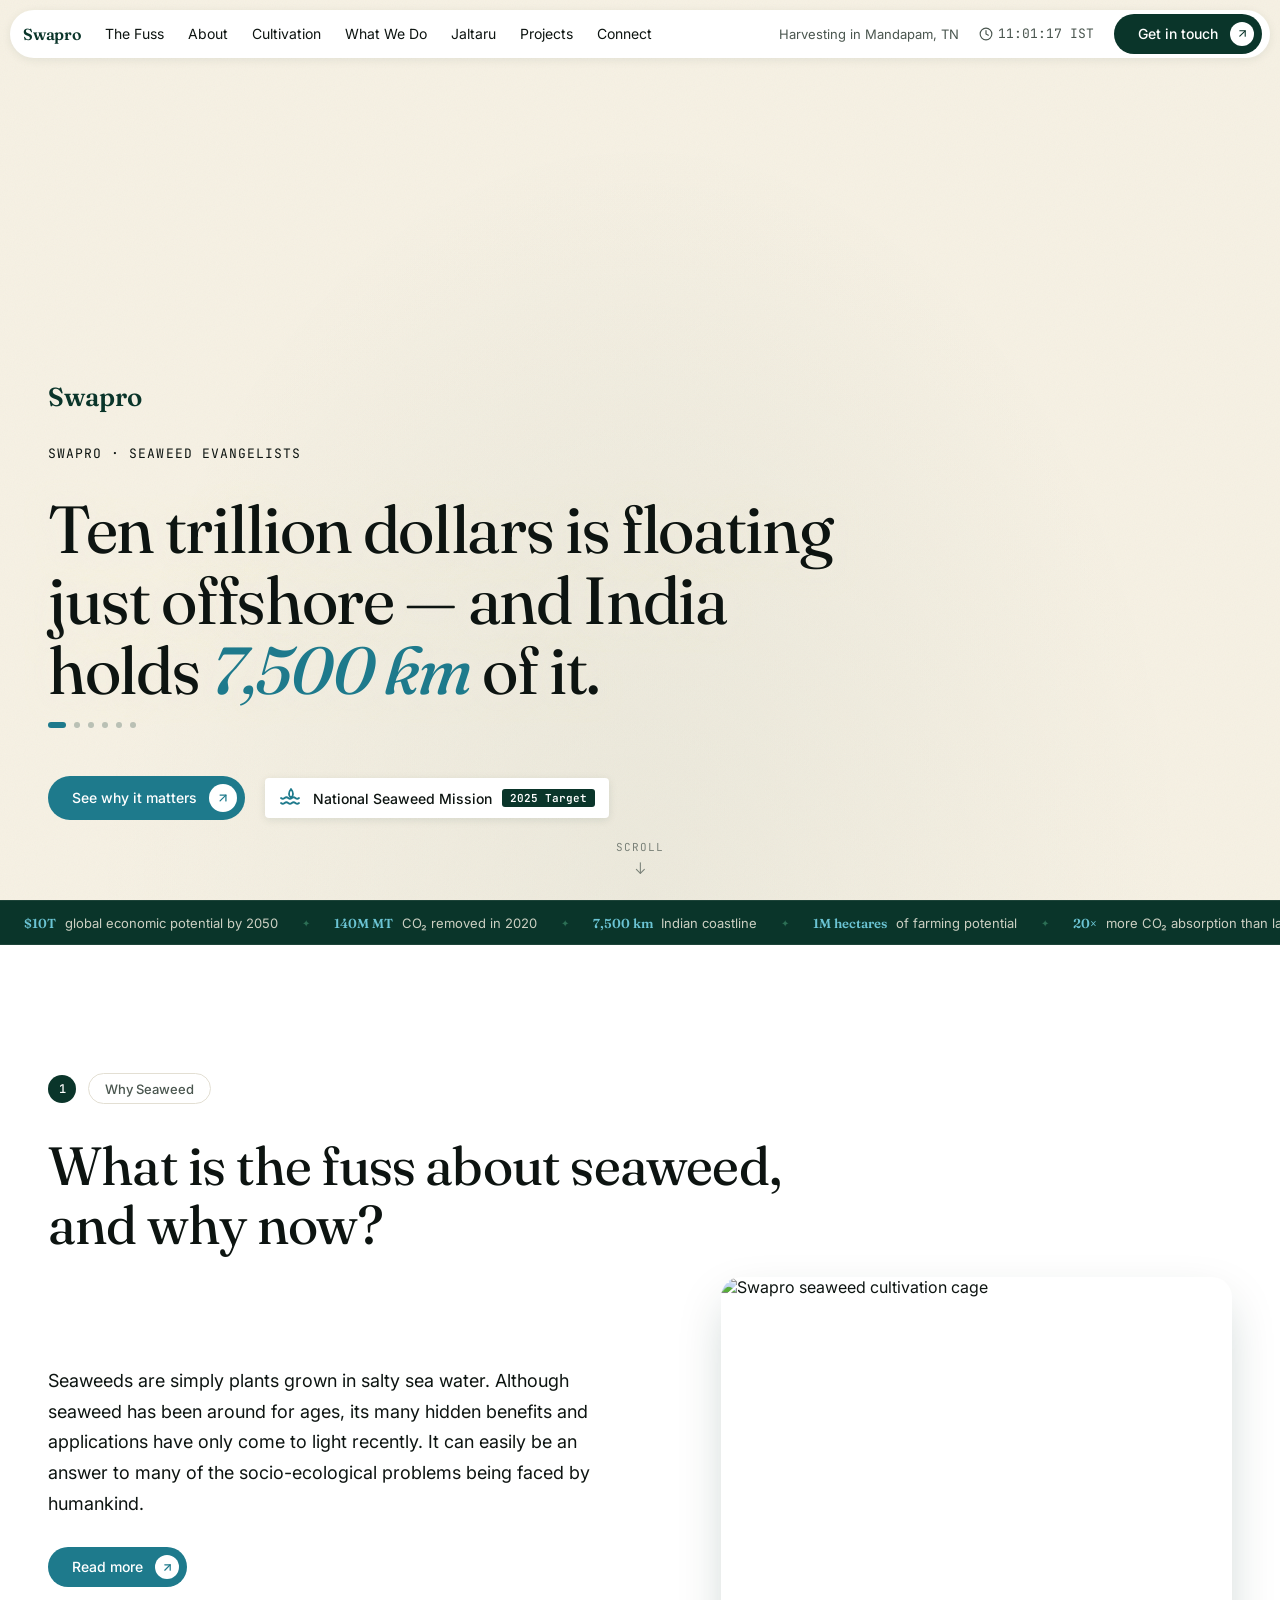
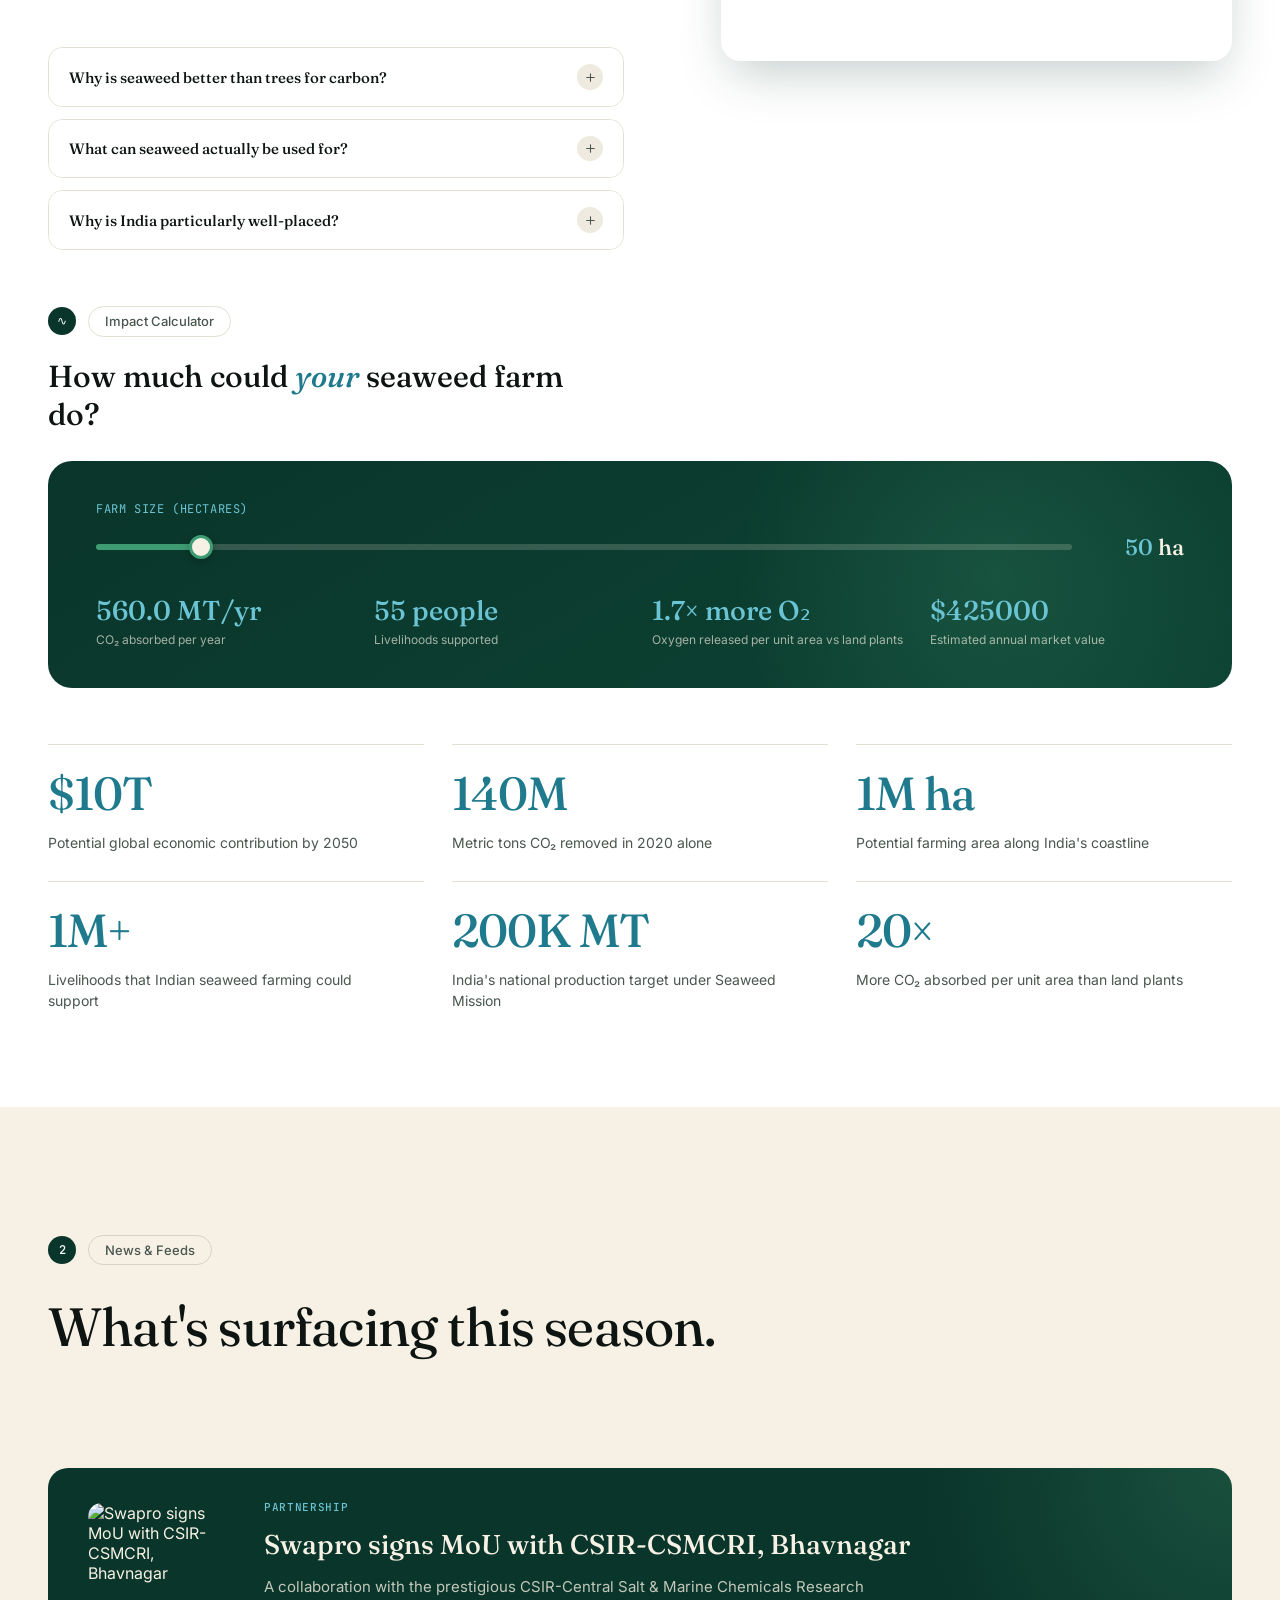
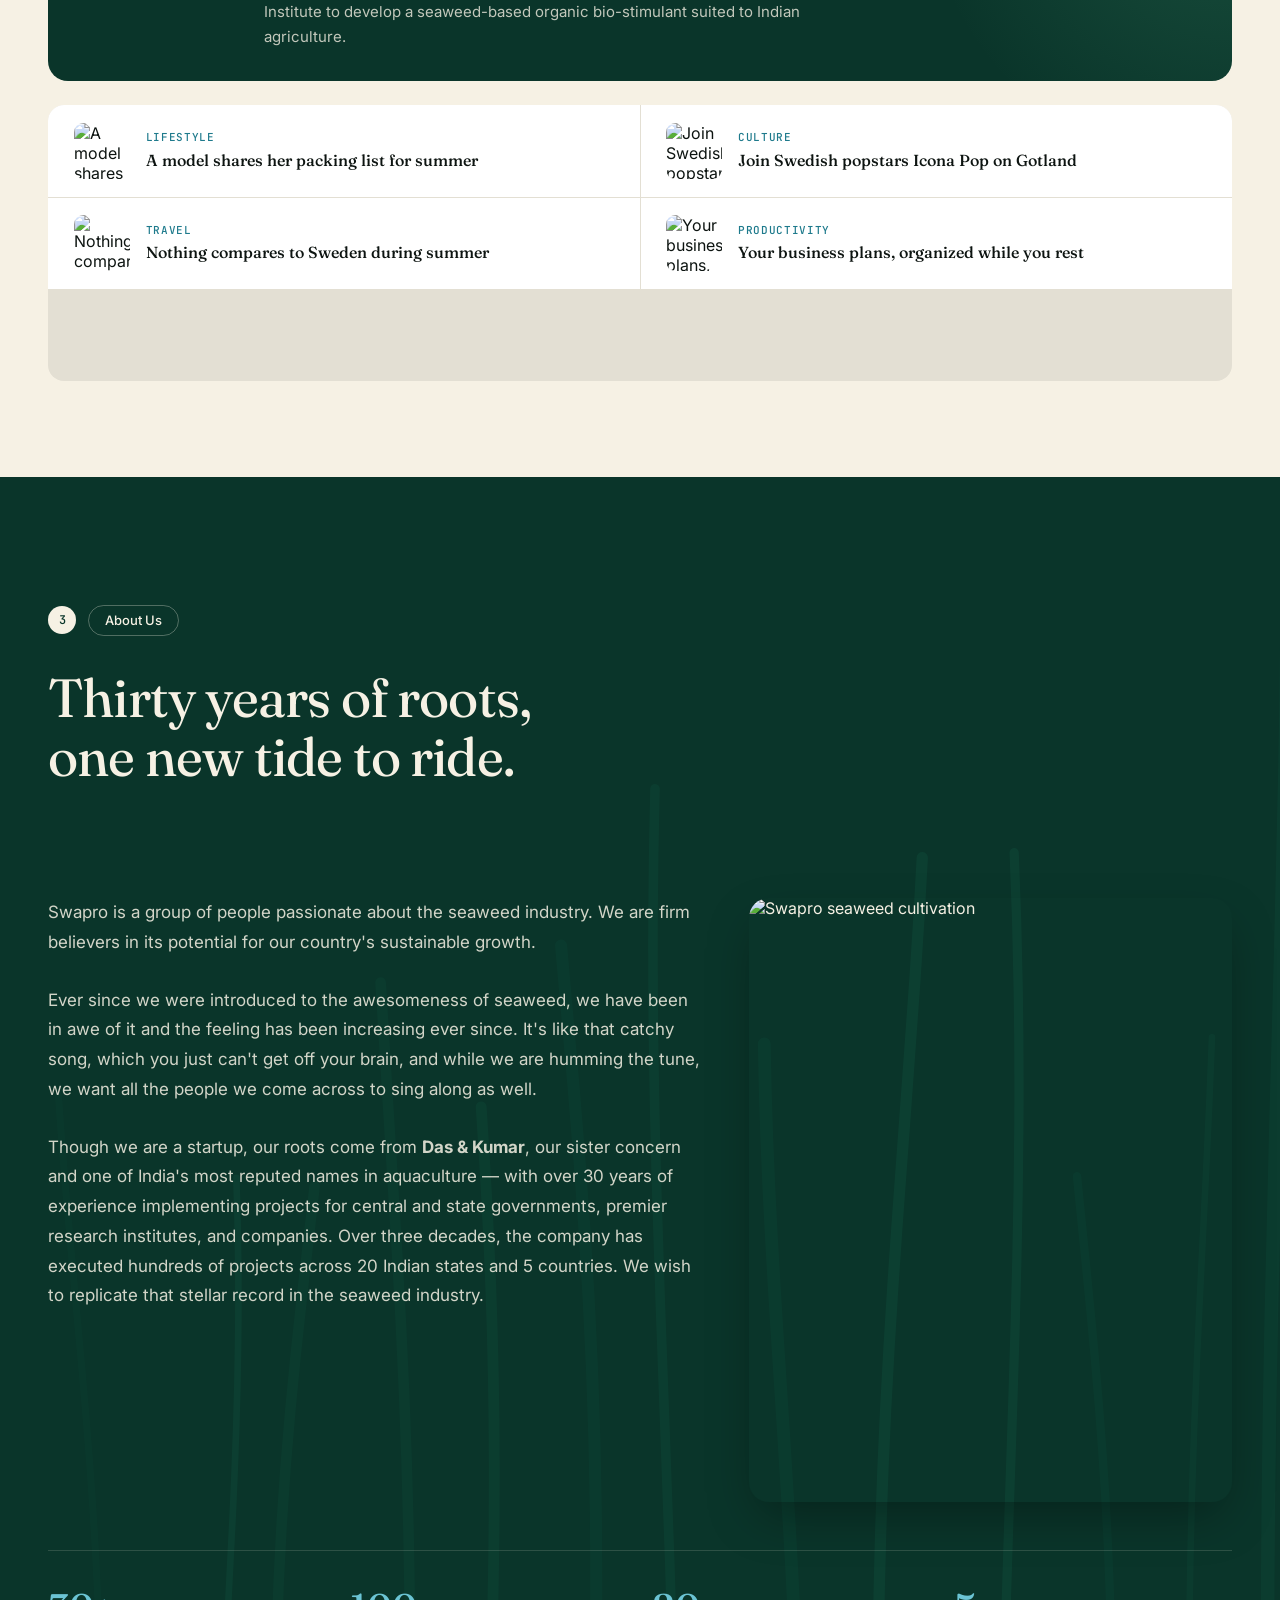
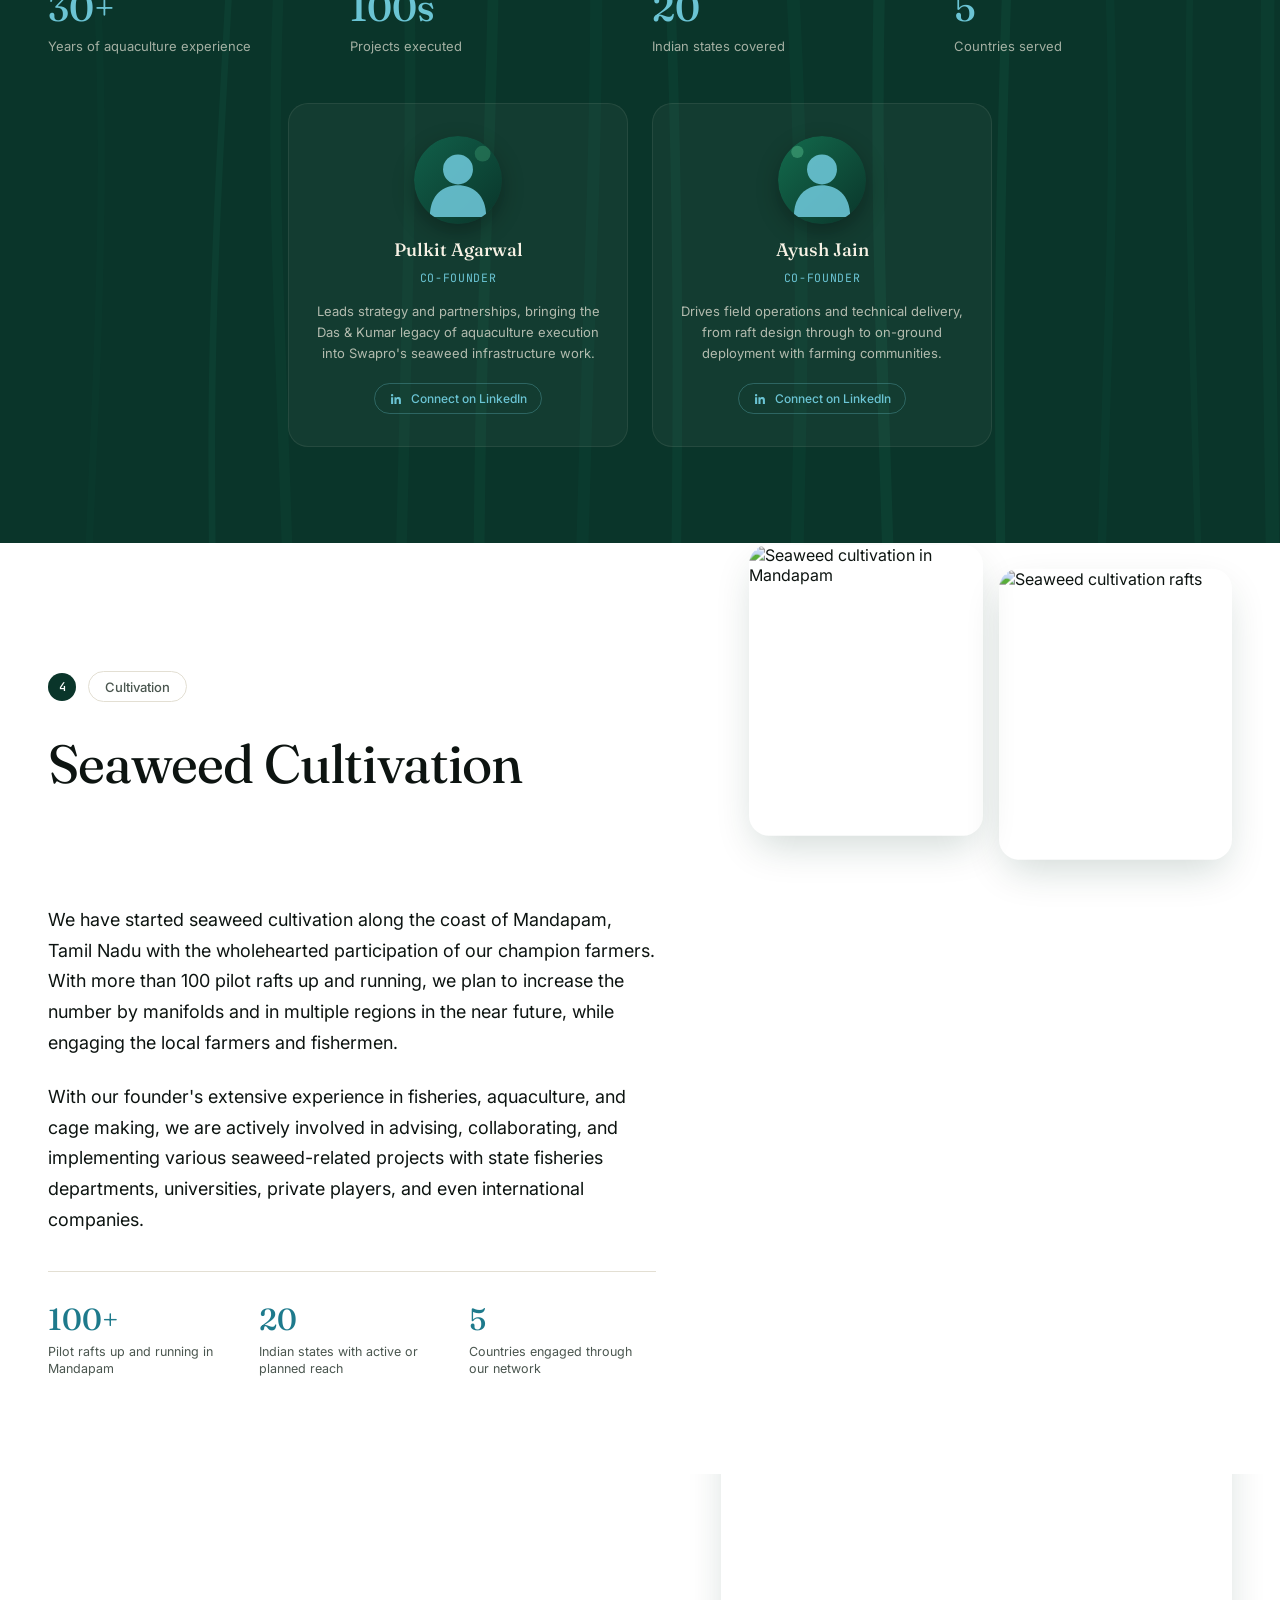
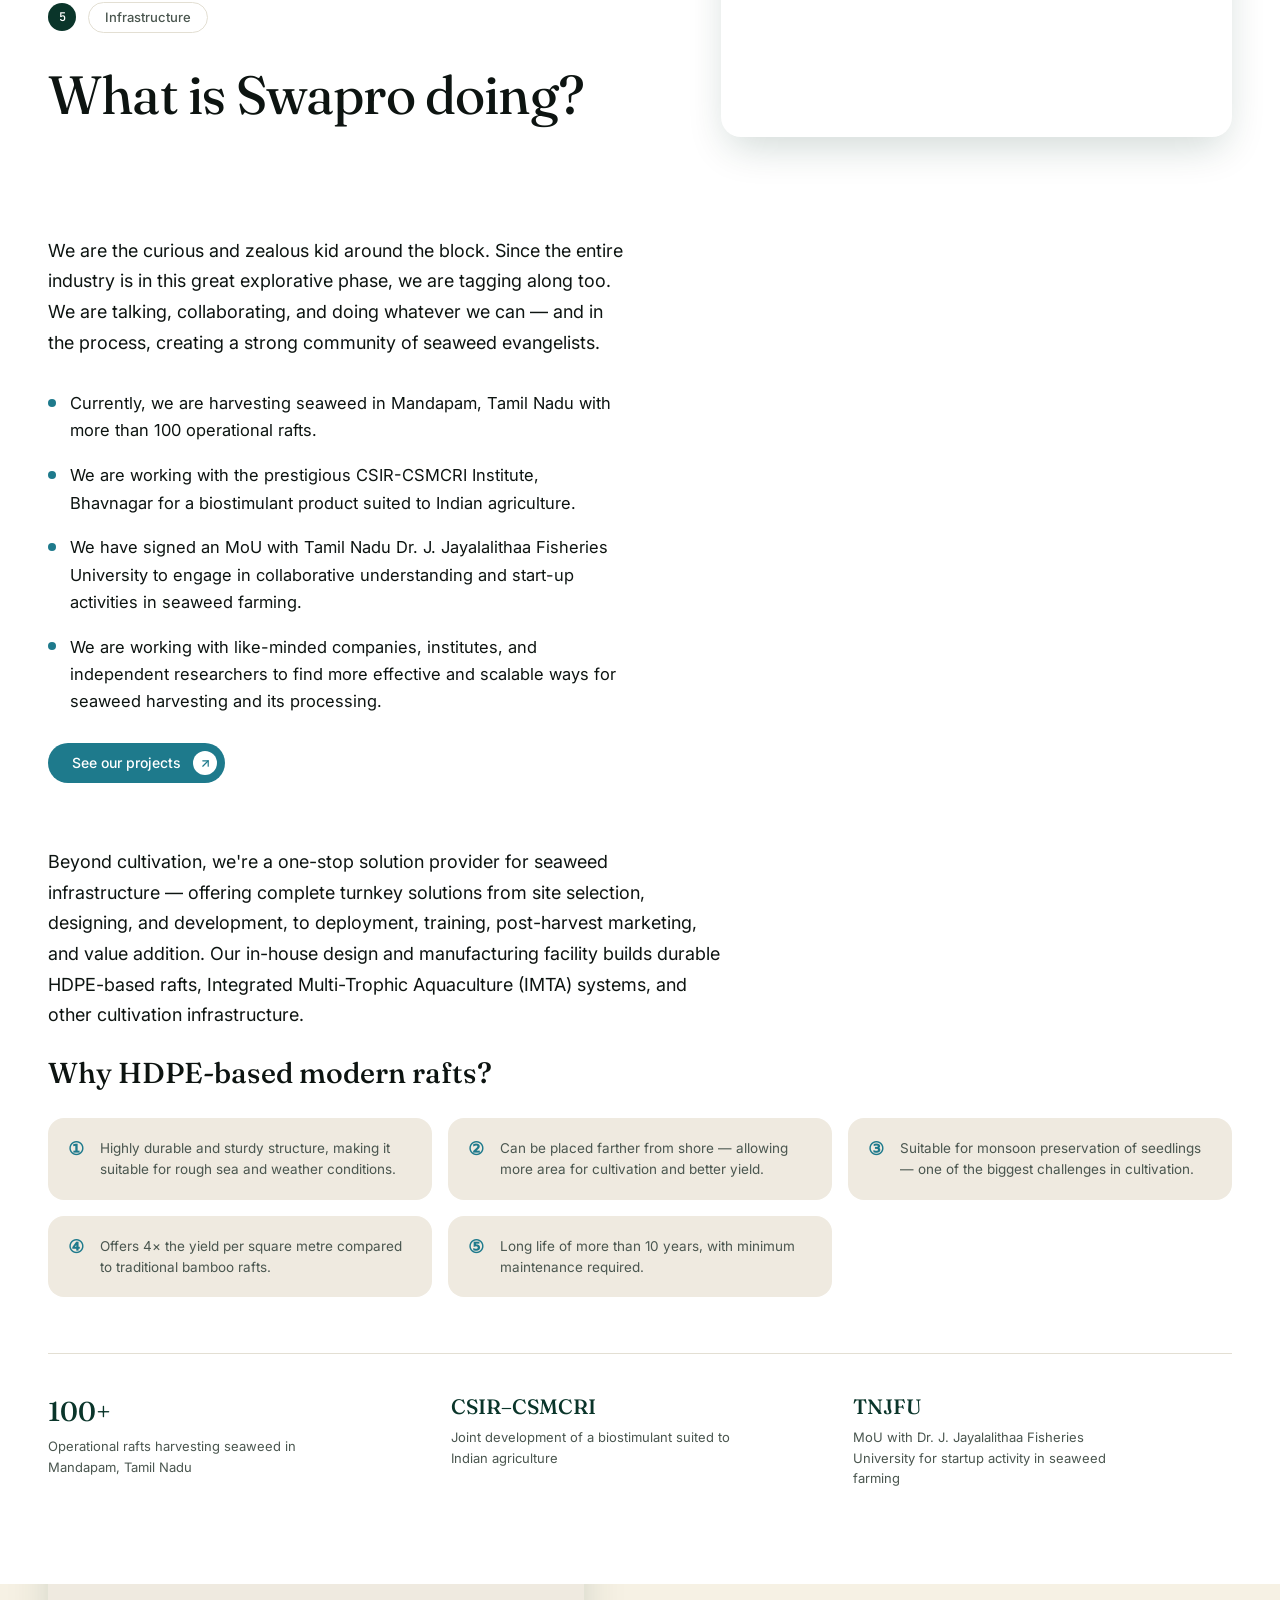
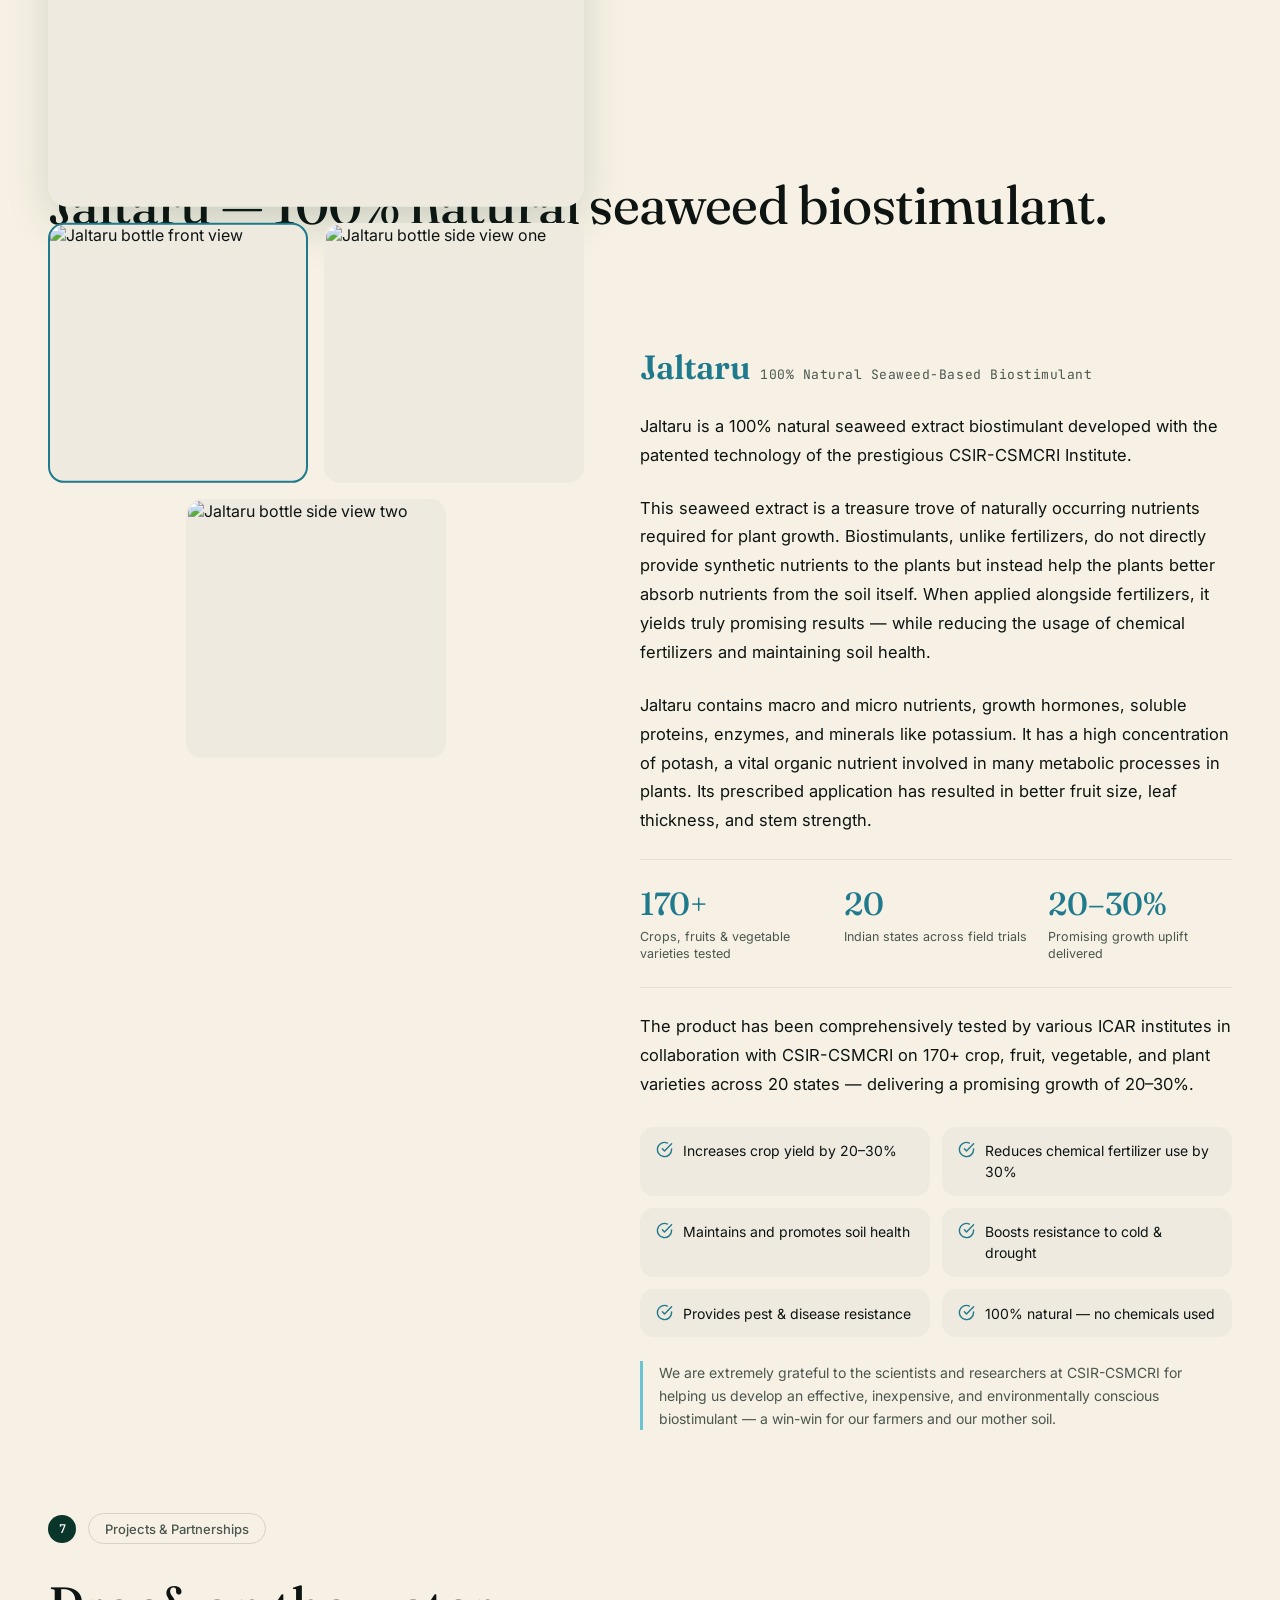
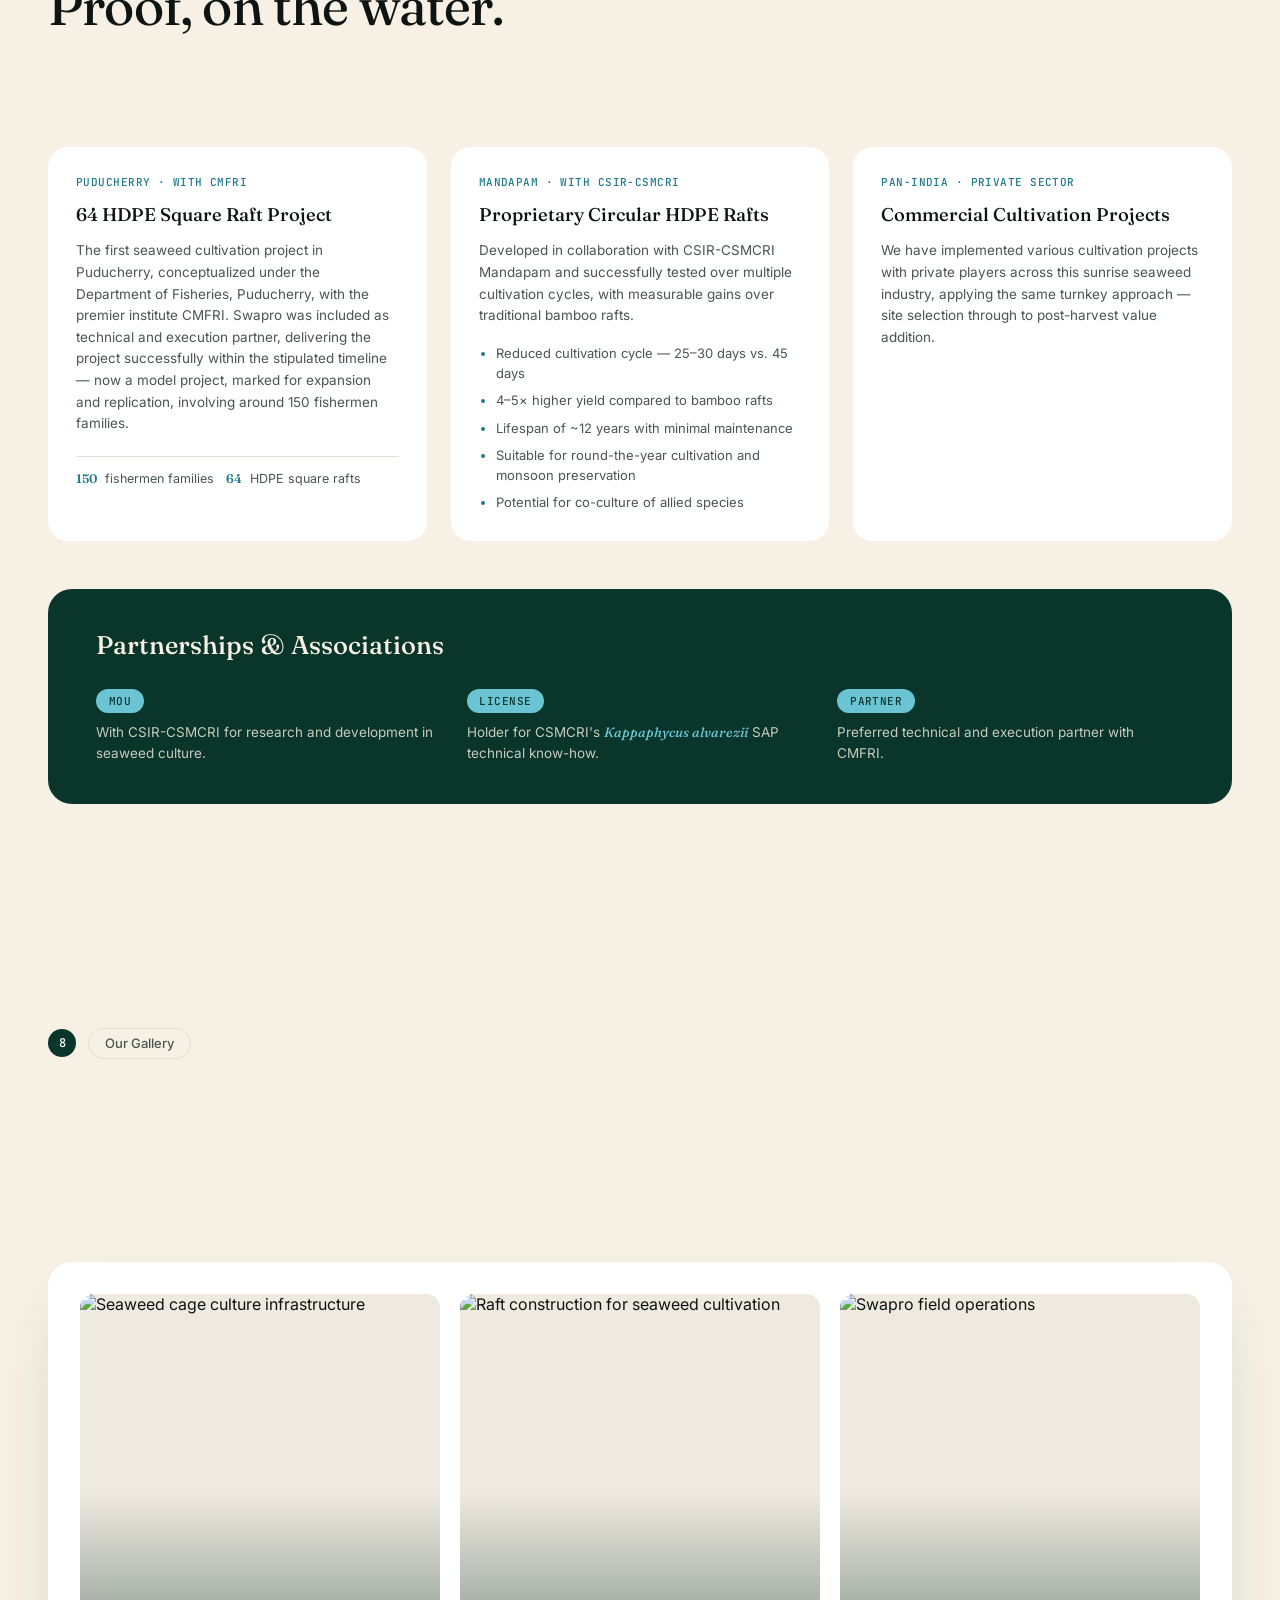
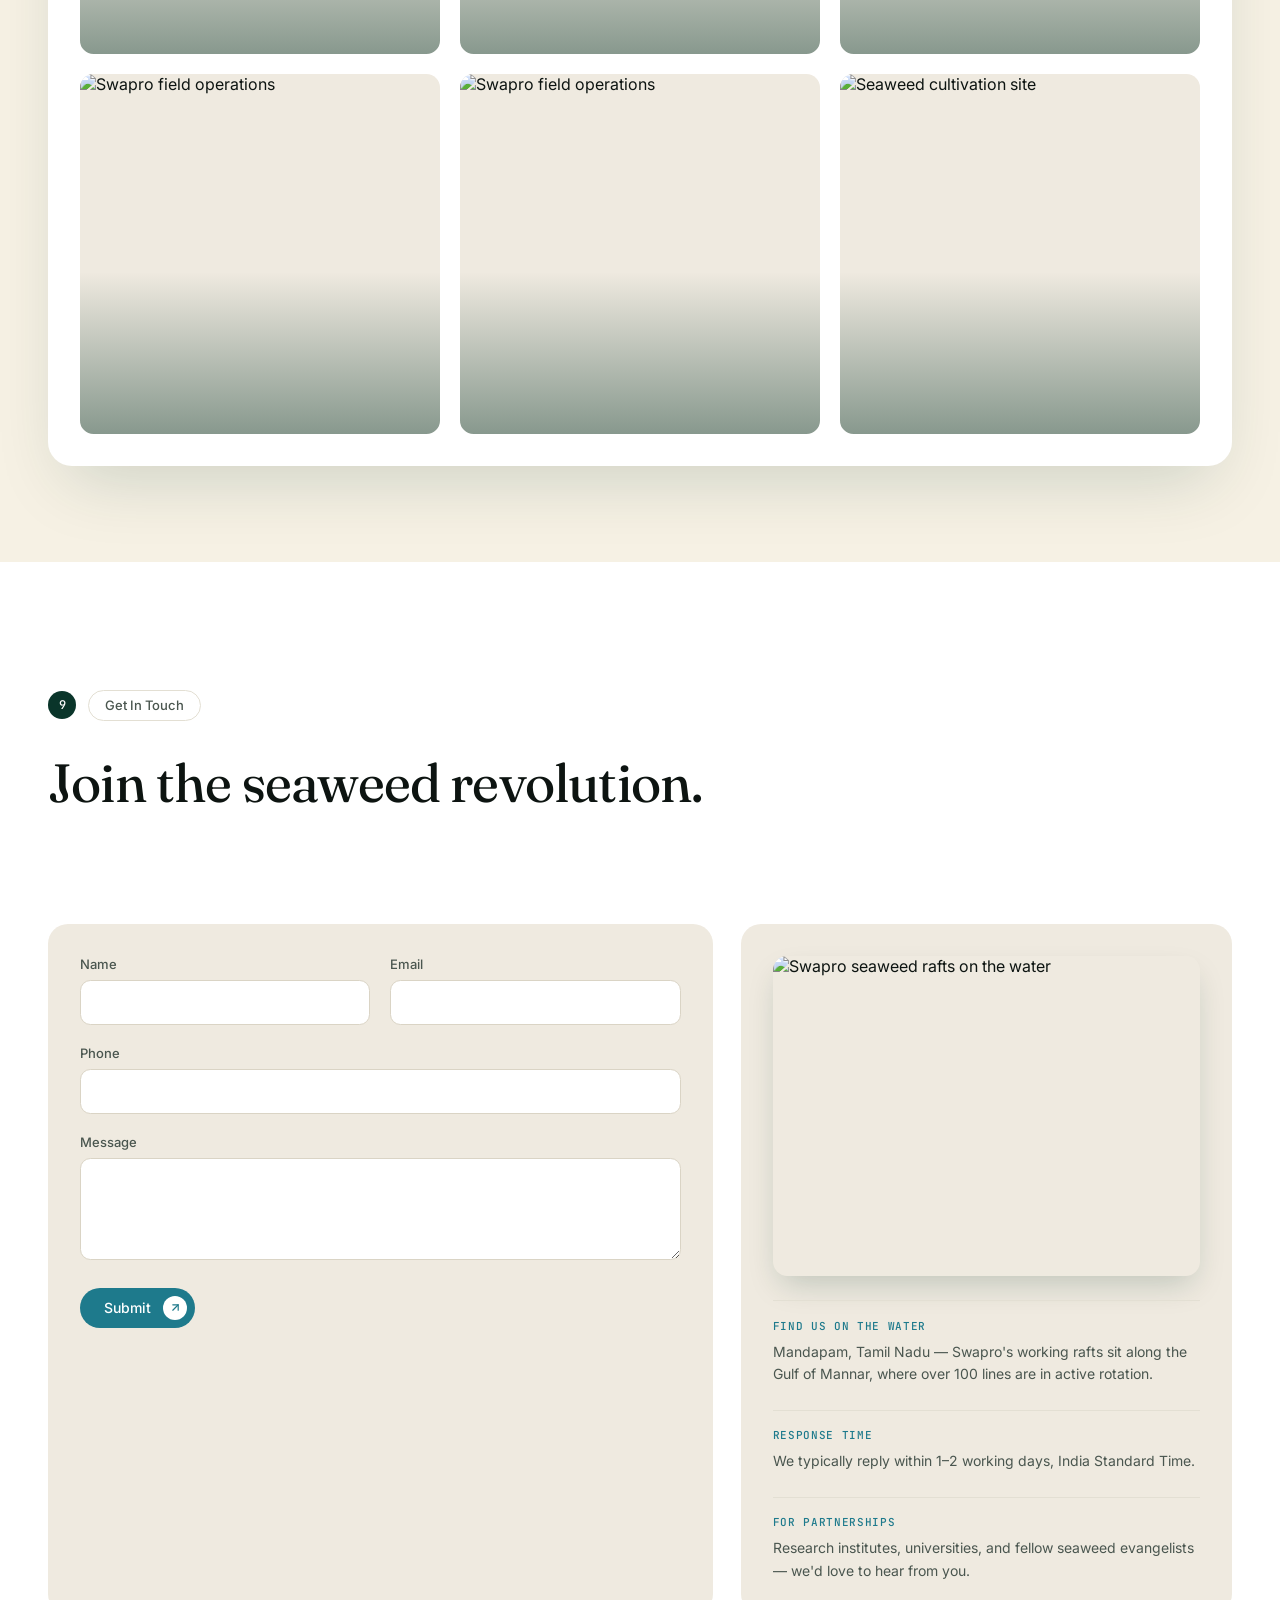
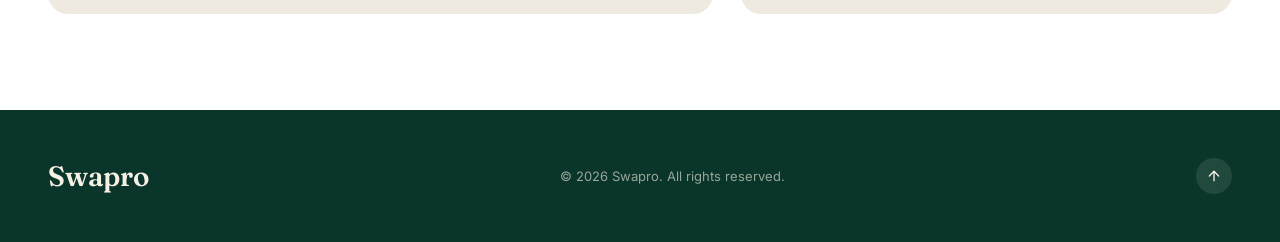
==== commit 4b878f17: "form integration" ====
--- a/index.html
+++ b/index.html
@@ -1119,6 +1119,7 @@
   font-weight:500;
 }
 .form-success.visible{opacity:1;height:auto;margin-top:-0.5rem;}
+.form-success.error{color:#C0392B;}
 
 /* contact info panel */
 .contact-info{
@@ -2427,6 +2428,9 @@
     <div class="contact-grid">
       <div class="contact-form-panel reveal-up">
         <form class="contact-form" id="contact-form">
+          <input type="hidden" name="access_key" value="46907a16-5b71-4657-beea-7bc464fbb3e9"/>
+          <input type="hidden" name="subject" value="New enquiry from Swapro website"/>
+          <input type="checkbox" name="botcheck" style="display:none" tabindex="-1" autocomplete="off"/>
           <div class="form-row">
             <label class="form-field">
               <span class="form-label">Name</span>
@@ -2718,11 +2722,34 @@
   const form=document.getElementById('contact-form');
   const success=document.getElementById('form-success');
   if(!form||!success) return;
-  form.addEventListener('submit',e=>{
+  const submitBtn=form.querySelector('.submit-btn');
+  const successDefaultText=success.textContent;
+  form.addEventListener('submit',async e=>{
     e.preventDefault();
-    success.classList.add('visible');
-    form.reset();
-    setTimeout(()=>success.classList.remove('visible'),4500);
+    if(submitBtn) submitBtn.disabled=true;
+    success.classList.remove('error');
+    try{
+      const data=new FormData(form);
+      const res=await fetch('https://api.web3forms.com/submit',{
+        method:'POST',
+        headers:{ 'Accept':'application/json' },
+        body:data
+      });
+      const json=await res.json();
+      if(json.success){
+        success.textContent=successDefaultText;
+        success.classList.add('visible');
+        form.reset();
+      } else {
+        throw new Error(json.message||'Submission failed');
+      }
+    } catch(err){
+      success.textContent='✗ Something went wrong — please email us directly at info@swaproagri.com';
+      success.classList.add('visible','error');
+    } finally {
+      if(submitBtn) submitBtn.disabled=false;
+      setTimeout(()=>success.classList.remove('visible'),5500);
+    }
   });
   // floating labels
   form.querySelectorAll('.form-field input, .form-field textarea').forEach(input=>{
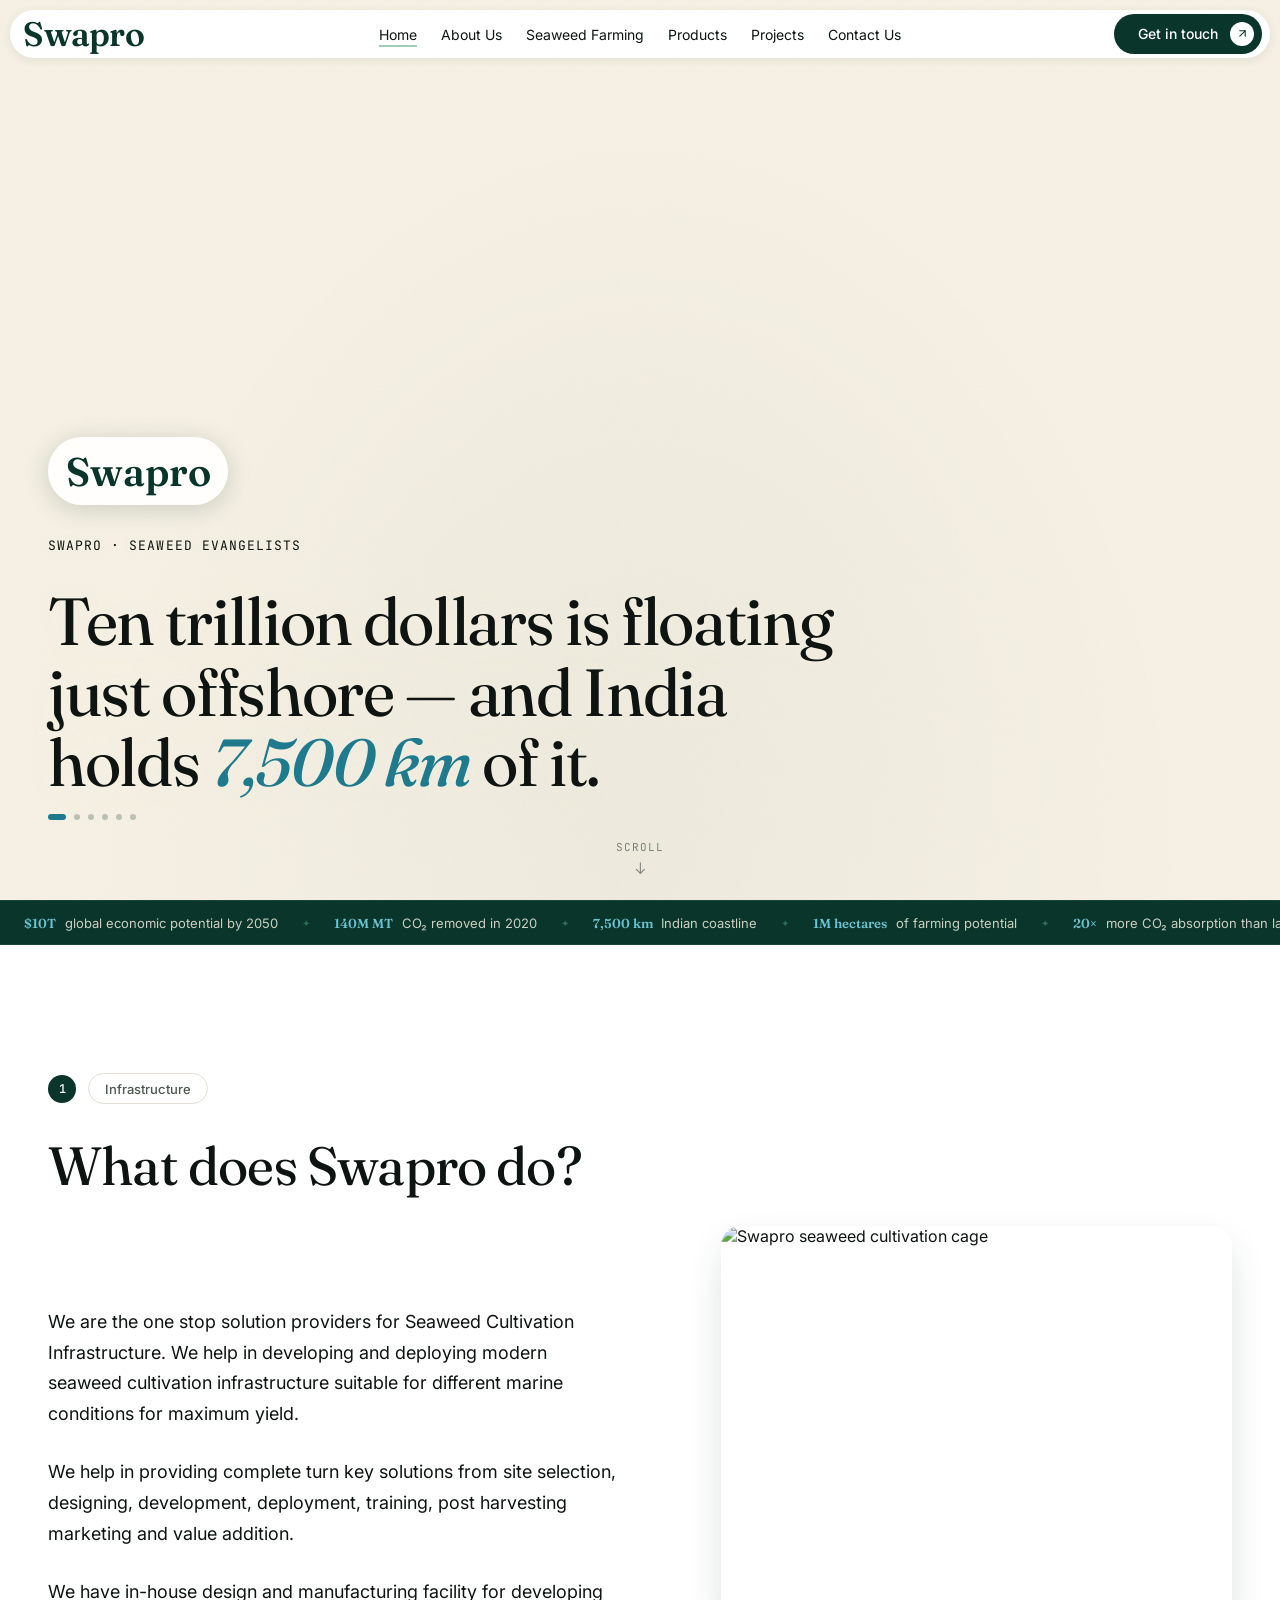
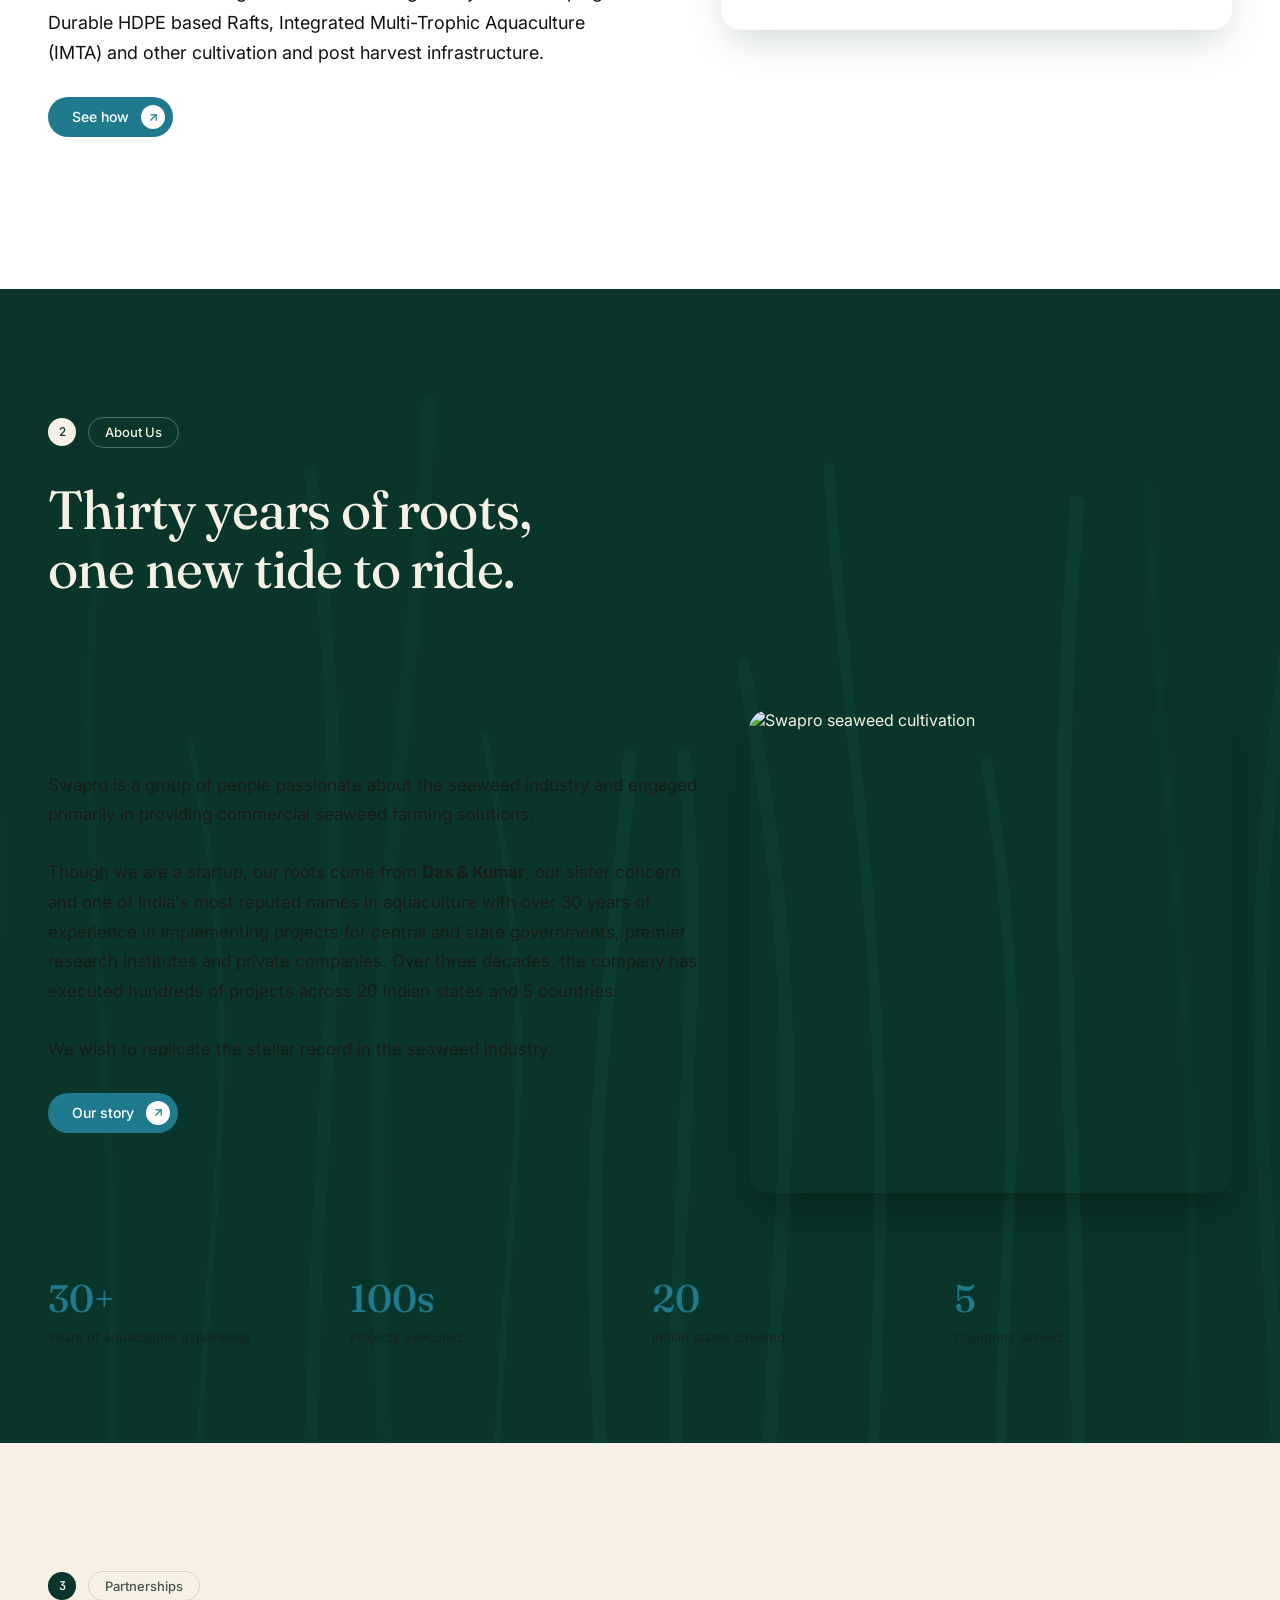
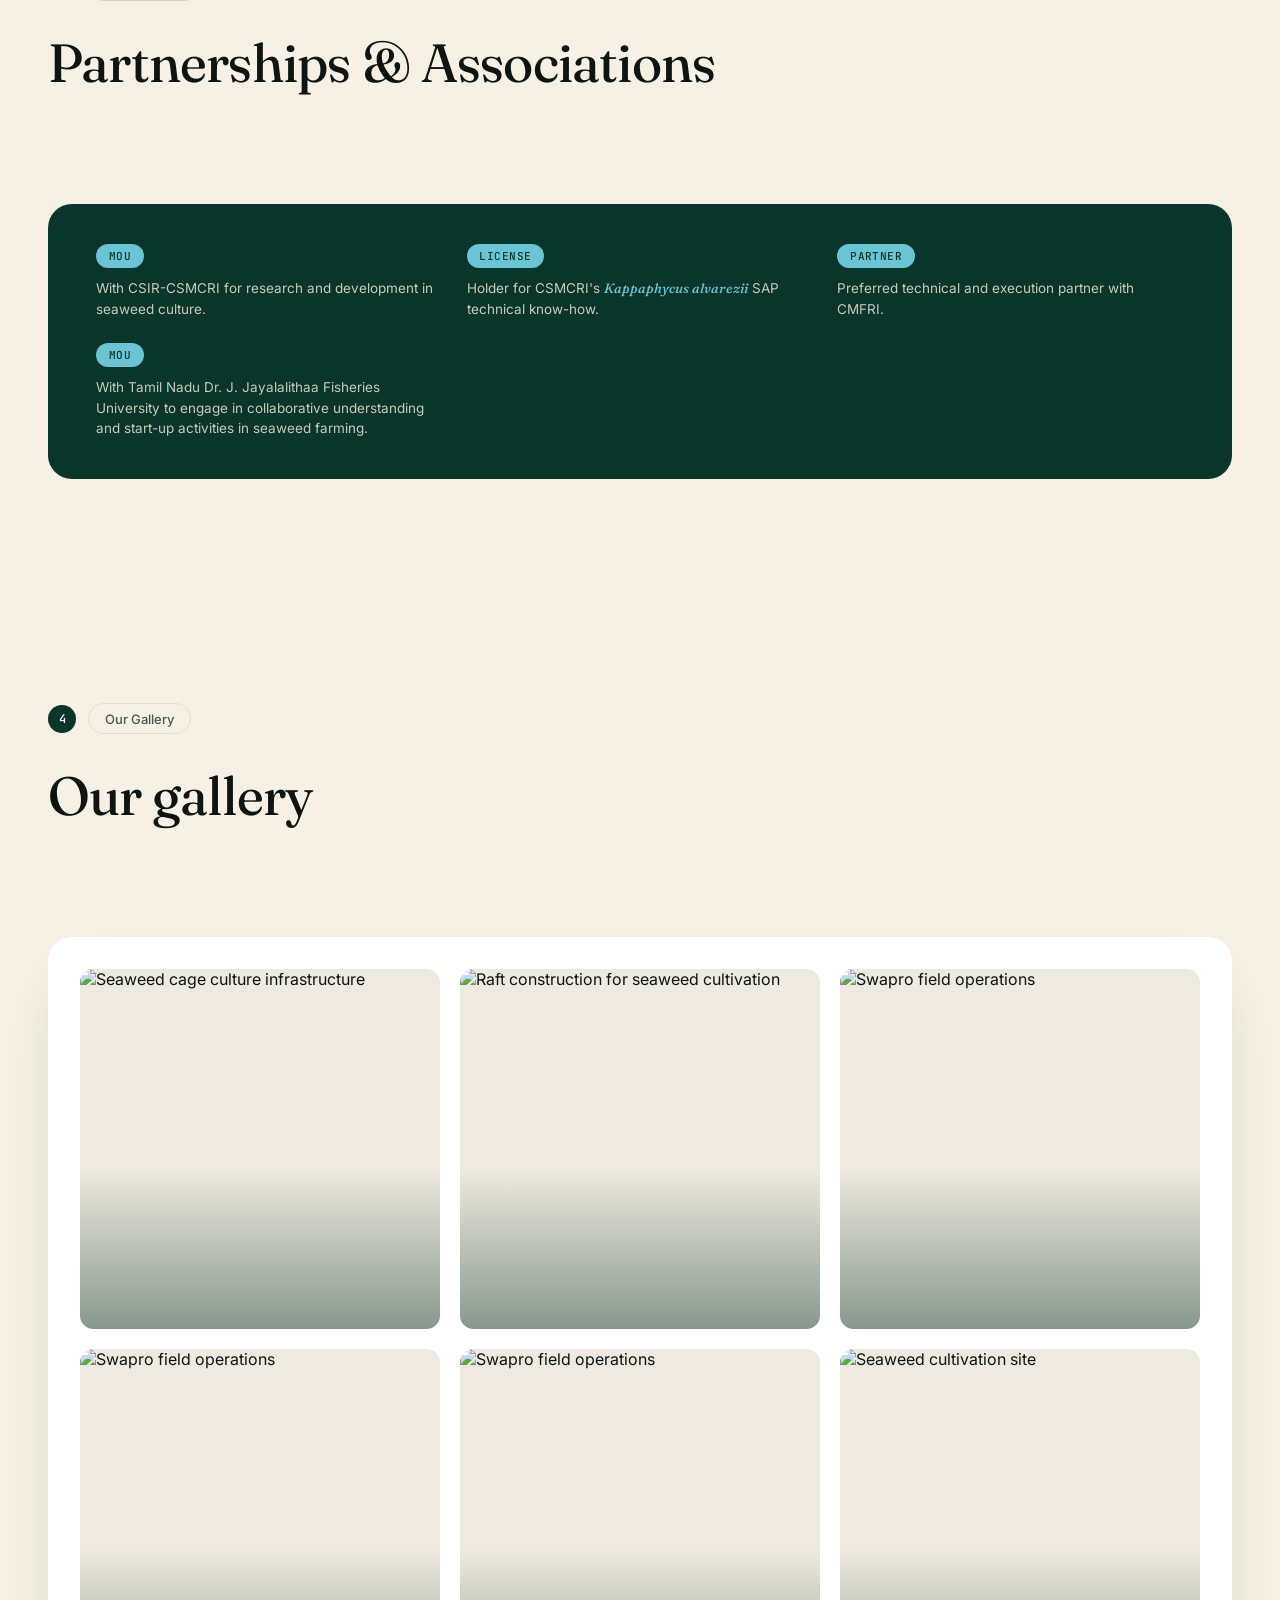
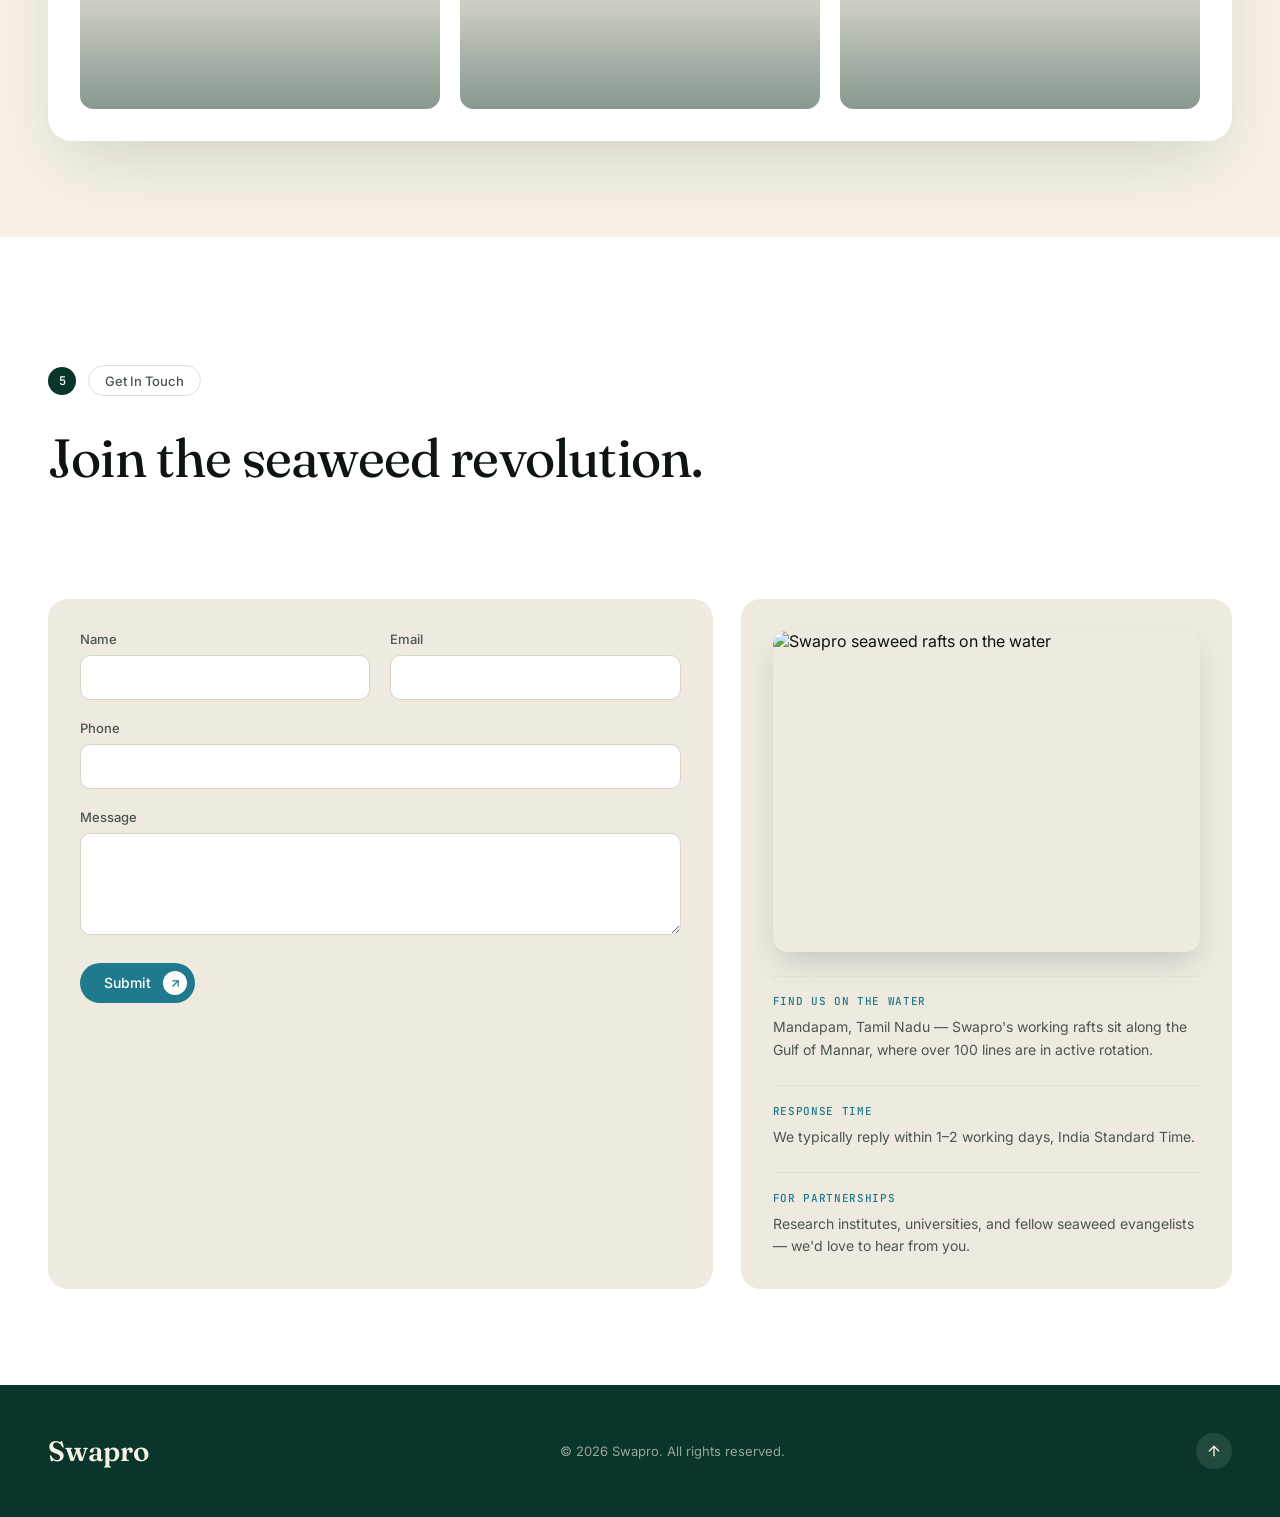
==== commit 63f63e45: "content changes" ====
--- a/index.html
+++ b/index.html
@@ -8,1793 +8,7 @@
 <link rel="preconnect" href="https://fonts.googleapis.com">
 <link rel="preconnect" href="https://fonts.gstatic.com" crossorigin>
 <link href="https://fonts.googleapis.com/css2?family=Fraunces:ital,opsz,wght@0,9..144,300..700;1,9..144,400..600&family=Inter:wght@400;500;600;700&family=JetBrains+Mono:wght@400;500&display=swap" rel="stylesheet">
-<style>/* ===========================================================
-   SWAPRO v2 — design tokens
-   Type: Fraunces (display, characterful serif w/ wonky optical sizing)
-         + Inter (body/UI) + JetBrains Mono (data/captions)
-   Palette: deep kelp, seafoam, sand, amber-coral, ink
-=========================================================== */
-:root{
-  --kelp-deep:   #0A352A;
-  --kelp-mid:    #11604A;
-  --seafoam:     #3E9C72;
-  --seafoam-lt:  #5FC795;
-  --sand:        #F6F1E4;
-  --sand-card:   #EFEAE0;
-  --ink:         #0D1411;
-  --ink-soft:    #4A564F;
-  --accent:      #1E7A8C;
-  --accent-hover:#15596B;
-  --accent-soft: #6BC4D4;
-  --white:       #FFFFFF;
-  --ease-roll:   cubic-bezier(0.25,0.1,0.25,1);
-  --ease-sheet:  cubic-bezier(0.32,0.72,0,1);
-  --ease-out:    cubic-bezier(0.16,1,0.3,1);
-}
-
-*{margin:0;padding:0;box-sizing:border-box;}
-html{scroll-behavior:smooth;}
-body{
-  font-family:'Inter',-apple-system,BlinkMacSystemFont,"Segoe UI",sans-serif;
-  background:var(--sand);
-  color:var(--ink);
-  -webkit-font-smoothing:antialiased;
-  cursor:default;
-}
-a{color:inherit;text-decoration:none;}
-button{font-family:inherit;border:none;background:none;cursor:pointer;}
-img,svg{display:block;max-width:100%;}
-img{width:100%;height:100%;object-fit:cover;}
-.container{max-width:1440px;margin:0 auto;padding:0 1.25rem;position:relative;z-index:2;}
-@media(min-width:640px){.container{padding:0 2rem;}}
-@media(min-width:1024px){.container{padding:0 3rem;}}
-.container-narrow{max-width:760px;}
-
-.br-desktop{display:none;}
-.sp-mobile{display:inline;}
-@media(min-width:640px){
-  .br-desktop{display:block;}
-  .sp-mobile{display:none;}
-}
-
-em{
-  font-family:'Fraunces',serif;
-  font-style:italic;
-  font-weight:500;
-  color:var(--accent);
-}
-
-/* ===========================================================
-   SCROLL PROGRESS BAR
-=========================================================== */
-.scroll-progress{position:fixed;top:0;left:0;width:100%;height:3px;z-index:100;background:transparent;pointer-events:none;}
-#scroll-progress-bar{height:100%;width:0%;background:linear-gradient(90deg,var(--seafoam),var(--accent));transition:width 0.1s linear;}
-
-/* ===========================================================
-   CURSOR DOT (desktop ambient accent)
-=========================================================== */
-.cursor-dot{
-  position:fixed;top:0;left:0;
-  width:10px;height:10px;
-  border-radius:50%;
-  background:var(--accent);
-  pointer-events:none;
-  z-index:99;
-  transform:translate(-50%,-50%);
-  opacity:0;
-  transition:opacity 0.3s, width 0.25s var(--ease-out), height 0.25s var(--ease-out), background 0.25s;
-  mix-blend-mode:normal;
-}
-.cursor-dot.active{opacity:0.85;}
-.cursor-dot.cursor-grow{width:38px;height:38px;background:rgba(30,122,140,0.18);border:1.5px solid var(--accent);}
-@media(max-width:1023px){.cursor-dot{display:none;}}
-
-/* ===========================================================
-   SCROLL REVEAL
-=========================================================== */
-.reveal-up{
-  opacity:0;
-  transform:translateY(44px);
-  transition:opacity 0.85s var(--ease-out), transform 0.85s var(--ease-out);
-}
-.reveal-up.in-view{opacity:1;transform:translateY(0);}
-
-/* hero line mask reveal */
-.line-mask{display:block;overflow:hidden;}
-.line-inner{
-  display:block;
-  transform:translateY(110%);
-  opacity:0;
-  animation:lineUp 0.9s var(--ease-out) forwards;
-  animation-delay:calc(var(--d) * 0.12s + 0.2s);
-}
-@keyframes lineUp{
-  to{transform:translateY(0);opacity:1;}
-}
-.hero-eyebrow.reveal-up{transition-delay:0s;}
-
-/* ===========================================================
-   HERO
-=========================================================== */
-.hero{
-  position:relative;
-  min-height:100vh;
-  width:100%;
-  background:var(--sand);
-  overflow:hidden;
-  display:flex;
-  flex-direction:column;
-}
-.hero-canvas{
-  position:absolute;
-  inset:0;
-  z-index:1;
-  width:100%;
-  height:100%;
-}
-.hero-bg-video{
-  position:absolute;
-  inset:0;
-  z-index:1;
-  width:100%;
-  height:100%;
-  object-fit:cover;
-  object-position:center;
-}
-.hero-vignette{
-  position:absolute;inset:0;z-index:1;pointer-events:none;
-  background:radial-gradient(ellipse at 50% 100%, rgba(10,53,42,0.10) 0%, rgba(10,53,42,0) 60%);
-}
-.hero-text-scrim{
-  position:absolute;inset:0;z-index:1;pointer-events:none;
-  background:linear-gradient(180deg, rgba(246,241,228,0.05) 0%, rgba(246,241,228,0.38) 55%, rgba(246,241,228,0.6) 100%);
-}
-.hero-grain{
-  position:absolute;
-  inset:0;
-  z-index:2;
-  pointer-events:none;
-  opacity:0.045;
-  mix-blend-mode:multiply;
-  background-image:url("data:image/svg+xml,%3Csvg xmlns='http://www.w3.org/2000/svg' width='120' height='120'%3E%3Cfilter id='n'%3E%3CfeTurbulence type='fractalNoise' baseFrequency='0.9' numOctaves='2' stitchTiles='stitch'/%3E%3C/filter%3E%3Crect width='100%25' height='100%25' filter='url(%23n)'/%3E%3C/svg%3E");
-}
-.hero-inner{
-  position:relative;
-  z-index:3;
-  display:flex;
-  flex-direction:column;
-  flex:1;
-  min-height:100vh;
-}
-
-/* NAV */
-.nav-wrap{padding:0.5rem;}
-@media(min-width:640px){.nav-wrap{padding:0.6rem;}}
-.navbar{
-  max-width:1440px;
-  margin:0 auto;
-  background:var(--white);
-  border-radius:9999px;
-  padding:4px;
-  display:flex;
-  align-items:center;
-  justify-content:space-between;
-  box-shadow:0 2px 10px rgba(10,53,42,0.08);
-  transition:box-shadow 0.3s, transform 0.3s;
-}
-.navbar.scrolled{box-shadow:0 6px 24px rgba(10,53,42,0.14);}
-.nav-left{display:flex;align-items:center;gap:1.5rem;padding-left:0.6rem;}
-.logo-mark{
-  display:flex;align-items:center;
-  flex-shrink:0;
-}
-.logo-mark img{
-  display:block;
-  height:2.1rem;width:auto;
-  object-fit:contain;
-}
-.logo-mark.logo-fallback{
-  font-family:'Fraunces',serif;
-  font-size:16px;font-weight:600;letter-spacing:-0.02em;
-  color:var(--kelp-deep);
-}
-@media(min-width:640px){.logo-mark img{height:2.35rem;}}
-.nav-links{display:none;align-items:center;gap:1.5rem;}
-@media(min-width:1180px){.nav-links{display:flex;}}
-.nav-links a{font-size:14px;color:var(--ink);transition:color 0.3s;position:relative;}
-.nav-links a::after{
-  content:'';position:absolute;left:0;bottom:-4px;width:0;height:1px;background:var(--accent);
-  transition:width 0.3s var(--ease-out);
-}
-.nav-links a:hover{color:var(--ink-soft);}
-.nav-links a:hover::after{width:100%;}
-.nav-links a.active::after{width:100%;background:var(--seafoam);}
-.nav-right{display:none;align-items:center;gap:1.25rem;padding-right:0.25rem;}
-@media(min-width:1180px){.nav-right{display:flex;}}
-.nav-status{font-size:13px;color:var(--ink-soft);display:none;}
-@media(min-width:1024px){.nav-status{display:inline;}}
-.nav-clock{display:flex;align-items:center;gap:0.35rem;font-size:13px;color:var(--ink-soft);font-family:'JetBrains Mono',monospace;}
-.icon-clock{width:14px;height:14px;}
-
-/* roll button */
-.btn-roll{
-  display:inline-flex;align-items:center;gap:0;
-  border-radius:9999px;
-  font-size:13px;font-weight:500;
-  padding:0.5rem 0.5rem 0.5rem 1.25rem;
-  position:relative;
-  isolation:isolate;
-  transition:transform 0.35s var(--ease-out);
-}
-@media(min-width:640px){.btn-roll{font-size:14px;padding:0.5rem 0.5rem 0.5rem 1.5rem;}}
-.btn-dark{background:var(--kelp-deep);color:var(--white);}
-.btn-accent{background:var(--accent);color:var(--white);transition:background 0.3s, box-shadow 0.25s;}
-.btn-accent:hover{background:var(--accent-hover);box-shadow:0 8px 20px rgba(30,122,140,0.30);}
-.btn-dark:hover{box-shadow:0 8px 20px rgba(10,53,42,0.30);}
-.btn-dark{transition:box-shadow 0.25s;}
-.roll-track{
-  display:flex;flex-direction:column;
-  overflow:hidden;height:20px;
-  margin-right:0.75rem;
-}
-.roll-line{
-  height:20px;line-height:20px;
-  white-space:nowrap;
-  transition:transform 0.5s var(--ease-roll);
-}
-.btn-roll:hover .roll-line{transform:translateY(-50%);}
-.arrow-circle{
-  width:1.5rem;height:1.5rem;
-  border-radius:9999px;
-  display:flex;align-items:center;justify-content:center;
-  transition:transform 0.5s var(--ease-roll);
-  flex-shrink:0;
-}
-.arrow-circle svg{width:13px;height:13px;}
-.arrow-circle-light{background:var(--white);color:var(--kelp-deep);}
-.arrow-circle-accent{background:var(--white);color:var(--accent);}
-.btn-roll:hover .arrow-circle{transform:rotate(-45deg);}
-
-@media(min-width:640px){
-  .hero-cta-row .arrow-circle{width:1.75rem;height:1.75rem;}
-  .hero-cta-row .arrow-circle svg{width:14px;height:14px;}
-}
-
-/* mobile menu toggle */
-.menu-toggle{
-  display:flex;align-items:center;justify-content:center;
-  width:2.25rem;height:2.25rem;
-  background:var(--kelp-deep);
-  color:var(--white);
-  border-radius:9999px;
-  margin-right:0.25rem;
-  position:relative;
-  z-index:60;
-}
-@media(min-width:1180px){.menu-toggle{display:none;}}
-.menu-toggle svg{width:18px;height:18px;}
-
-/* mobile menu overlay */
-.mobile-menu{
-  position:fixed;inset:0;z-index:50;
-  visibility:hidden;
-}
-.mobile-menu.open{visibility:visible;}
-.mobile-menu-backdrop{
-  position:absolute;inset:0;
-  background:rgba(10,53,42,0.6);
-  opacity:0;
-  transition:opacity 0.4s var(--ease-sheet);
-}
-.mobile-menu.open .mobile-menu-backdrop{opacity:1;}
-.mobile-menu-sheet{
-  position:absolute;left:0;right:0;bottom:0;
-  margin:0.75rem;
-  background:var(--white);
-  border-radius:1.25rem;
-  padding:1.75rem 1.5rem 2rem;
-  display:flex;flex-direction:column;gap:1.1rem;
-  transform:translateY(110%);
-  transition:transform 0.5s var(--ease-sheet);
-}
-.mobile-menu.open .mobile-menu-sheet{transform:translateY(0);}
-.mobile-time-badge{
-  display:inline-flex;align-items:center;gap:0.4rem;
-  font-size:13px;color:var(--ink-soft);
-  font-family:'JetBrains Mono',monospace;
-  background:var(--sand);
-  border-radius:9999px;
-  padding:0.4rem 0.8rem;
-  width:fit-content;
-  margin-bottom:0.5rem;
-}
-.mobile-link{font-family:'Fraunces',serif;font-size:28px;font-weight:500;color:var(--ink);}
-@media(min-width:400px){.mobile-link{font-size:32px;}}
-.mobile-start-btn{margin-top:0.75rem;align-self:flex-start;}
-
-/* hero content */
-.hero-content{
-  flex:1;
-  display:flex;
-  flex-direction:column;
-  justify-content:flex-end;
-  max-width:1440px;
-  width:100%;
-  margin:0 auto;
-  padding:0 1.25rem 3.5rem;
-}
-@media(min-width:640px){.hero-content{padding:0 2rem 4rem;}}
-@media(min-width:1024px){.hero-content{padding:0 3rem 5rem;}}
-
-.hero-logo{
-  display:flex;align-items:center;
-  margin-bottom:1.5rem;
-}
-.hero-logo img{
-  display:block;
-  height:3.25rem;width:auto;
-  object-fit:contain;
-}
-.hero-logo.logo-fallback{
-  font-family:'Fraunces',serif;
-  font-size:26px;font-weight:600;
-  color:var(--kelp-deep);
-}
-@media(min-width:640px){.hero-logo img{height:4rem;} .hero-logo{margin-bottom:2rem;}}
-@media(min-width:1024px){.hero-logo img{height:4.5rem;}}
-
-.hero-eyebrow{
-  font-family:'JetBrains Mono',monospace;
-  font-size:12px;
-  color:var(--ink);
-  letter-spacing:0.08em;
-  margin-bottom:1.25rem;
-  text-transform:uppercase;
-}
-@media(min-width:640px){.hero-eyebrow{font-size:13px;margin-bottom:2rem;}}
-
-.hero-headline{
-  font-family:'Fraunces',serif;
-  font-size:clamp(2rem,7.5vw,4.6rem);
-  font-weight:420;
-  line-height:1.06;
-  letter-spacing:-0.02em;
-  color:var(--ink);
-  max-width:52rem;
-  text-shadow:0 2px 24px rgba(246,241,228,0.55), 0 1px 3px rgba(246,241,228,0.6);
-}
-@media(min-width:640px){.hero-headline{font-size:clamp(2.6rem,5.2vw,4.6rem);}}
-
-.hero-headline-rotator{
-  position:relative;
-  max-width:52rem;
-  font-size:clamp(2rem,7.5vw,4.6rem);
-  min-height:calc(3 * 1.06em);
-}
-@media(min-width:640px){.hero-headline-rotator{font-size:clamp(2.6rem,5.2vw,4.6rem);min-height:calc(3 * 1.06em);}}
-.hero-headline-slide{
-  position:absolute;
-  inset:0;
-  opacity:0;
-  visibility:hidden;
-  transform:translateY(14px);
-  transition:opacity 0.7s var(--ease-out), transform 0.7s var(--ease-out), visibility 0s;
-  pointer-events:none;
-}
-.hero-headline-slide.is-active{
-  position:relative;
-  opacity:1;
-  visibility:visible;
-  transform:translateY(0);
-  pointer-events:auto;
-  transition:opacity 0.7s var(--ease-out), transform 0.7s var(--ease-out);
-}
-.hero-headline-slide h1{
-  font-family:'Fraunces',serif;
-  font-size:clamp(2rem,7.5vw,4.6rem);
-  font-weight:420;
-  line-height:1.06;
-  letter-spacing:-0.02em;
-  color:var(--ink);
-  max-width:52rem;
-  margin:0;
-  text-shadow:0 2px 24px rgba(246,241,228,0.55), 0 1px 3px rgba(246,241,228,0.6);
-}
-@media(min-width:640px){.hero-headline-slide h1{font-size:clamp(2.6rem,5.2vw,4.6rem);}}
-.hero-headline-slide em{color:var(--accent);font-style:italic;}
-
-.hero-rotator-dots{
-  display:flex;align-items:center;gap:0.5rem;
-  margin-top:1rem;
-}
-.hero-rotator-dot{
-  width:6px;height:6px;border-radius:50%;
-  background:rgba(10,53,42,0.25);
-  border:none;padding:0;cursor:pointer;
-  transition:background 0.3s, width 0.3s;
-}
-.hero-rotator-dot.is-active{background:var(--accent);width:18px;border-radius:3px;}
-
-.hero-cta-row{
-  margin-top:2rem;
-  display:flex;
-  flex-direction:column;
-  gap:1rem;
-}
-@media(min-width:640px){
-  .hero-cta-row{flex-direction:row;align-items:center;gap:1.25rem;margin-top:3rem;}
-}
-
-.partner-badge{
-  display:inline-flex;align-items:center;gap:0.6rem;
-  background:var(--white);
-  border-radius:4px;
-  padding:0.5rem 0.9rem;
-  box-shadow:0 2px 8px rgba(10,53,42,0.10);
-  transition:box-shadow 0.3s, transform 0.3s var(--ease-out);
-  width:fit-content;
-}
-.partner-badge:hover{box-shadow:0 6px 18px rgba(10,53,42,0.18);transform:translateY(-2px);}
-.partner-icon{width:1.25rem;height:1.25rem;color:var(--accent);}
-@media(min-width:640px){.partner-icon{width:1.5rem;height:1.5rem;}}
-.partner-text{font-size:13px;font-weight:500;color:var(--ink);}
-@media(min-width:640px){.partner-text{font-size:14px;}}
-.partner-tag{
-  font-size:10px;background:var(--kelp-deep);color:var(--white);
-  padding:0.15rem 0.4rem;border-radius:3px;font-weight:600;
-  font-family:'JetBrains Mono',monospace;
-}
-@media(min-width:640px){.partner-tag{font-size:11px;padding:0.15rem 0.5rem;}}
-
-/* scroll cue */
-.scroll-cue{
-  position:absolute;
-  left:50%;
-  bottom:1.5rem;
-  transform:translateX(-50%);
-  z-index:4;
-  display:none;
-  flex-direction:column;
-  align-items:center;
-  gap:0.35rem;
-  color:var(--ink-soft);
-  font-family:'JetBrains Mono',monospace;
-  font-size:11px;
-  letter-spacing:0.08em;
-  text-transform:uppercase;
-  opacity:0.7;
-  transition:opacity 0.3s;
-  animation:bobDown 2.2s ease-in-out infinite;
-}
-.scroll-cue:hover{opacity:1;}
-.scroll-cue svg{width:16px;height:16px;}
-@media(min-width:768px) and (min-height:700px){.scroll-cue{display:flex;}}
-@keyframes bobDown{
-  0%,100%{transform:translate(-50%,0);}
-  50%{transform:translate(-50%,6px);}
-}
-
-/* ===========================================================
-   SECTION SHARED
-=========================================================== */
-.section{padding-top:4rem;padding-bottom:3rem;overflow:hidden;position:relative;}
-@media(min-width:640px){.section{padding-top:5rem;padding-bottom:4rem;}}
-@media(min-width:1024px){.section{padding-top:8rem;padding-bottom:6rem;}}
-.section-white{background:var(--white);}
-.section-tint{background:var(--sand);}
-.section-dark{background:var(--kelp-deep);color:var(--sand);}
-
-/* Tighter padding for sections that sit back-to-back on the same background */
-.section-tight-bottom{padding-bottom:1.5rem;}
-@media(min-width:640px){.section-tight-bottom{padding-bottom:2rem;}}
-@media(min-width:1024px){.section-tight-bottom{padding-bottom:2.5rem;}}
-.section-tight-top{padding-top:1.5rem;}
-@media(min-width:640px){.section-tight-top{padding-top:2rem;}}
-@media(min-width:1024px){.section-tight-top{padding-top:2.5rem;}}
-
-.badge-row{display:flex;align-items:center;gap:0.75rem;margin-bottom:1.5rem;}
-@media(min-width:640px){.badge-row{margin-bottom:2rem;}}
-.badge-num{
-  width:1.5rem;height:1.5rem;
-  border-radius:9999px;
-  background:var(--kelp-deep);
-  color:var(--white);
-  display:flex;align-items:center;justify-content:center;
-  font-family:'JetBrains Mono',monospace;
-  font-size:11px;font-weight:500;
-  flex-shrink:0;
-}
-@media(min-width:640px){.badge-num{width:1.75rem;height:1.75rem;font-size:12px;}}
-.badge-num-on-dark{background:var(--sand);color:var(--kelp-deep);}
-.badge-pill{
-  font-size:12px;font-weight:500;
-  border-radius:9999px;
-  padding:0.3rem 0.9rem;
-}
-@media(min-width:640px){.badge-pill{font-size:13px;padding:0.4rem 1rem;}}
-.badge-pill-light{border:1px solid #E3DFD3;color:var(--ink-soft);}
-.badge-pill-dark{border:1px solid #D8D2C2;color:var(--ink-soft);}
-.badge-pill-on-dark{border:1px solid rgba(246,241,228,0.3);color:var(--sand);}
-
-.section-heading{
-  font-family:'Fraunces',serif;
-  font-size:clamp(1.6rem,4.2vw,3.4rem);
-  font-weight:440;
-  line-height:1.1;
-  letter-spacing:-0.015em;
-  color:var(--ink);
-  margin-bottom:3rem;
-}
-@media(min-width:640px){.section-heading{margin-bottom:4rem;}}
-@media(min-width:1024px){.section-heading{margin-bottom:7rem;}}
-.heading-on-dark{color:var(--sand);}
-
-/* ===========================================================
-   FUSS SECTION
-=========================================================== */
-.fuss-grid{
-  display:grid;grid-template-columns:1fr;gap:2.5rem;
-  margin-bottom:3.5rem;
-  align-items:center;
-}
-@media(min-width:900px){.fuss-grid{grid-template-columns:1.1fr 0.9fr;gap:3rem;}}
-.fuss-stack{display:flex;flex-direction:column;align-items:flex-start;gap:1.75rem;max-width:36rem;}
-.fuss-paragraph{
-  font-size:16px;line-height:1.7;font-weight:400;color:var(--ink);
-}
-@media(min-width:640px){.fuss-paragraph{font-size:18px;}}
-.fuss-photo{
-  border-radius:1.25rem;overflow:hidden;
-  aspect-ratio:4/3;
-  box-shadow:0 20px 50px -10px rgba(10,53,42,0.25);
-}
-.fuss-photo img{width:100%;height:100%;object-fit:cover;display:block;transition:transform 0.7s var(--ease-out);}
-.fuss-photo:hover img{transform:scale(1.05);}
-.fuss-photo-placeholder{
-  width:100%;height:100%;
-  background:var(--sand-card);
-  border:1.5px dashed #C9C2AE;
-  display:flex;flex-direction:column;align-items:center;justify-content:center;
-  gap:0.6rem;color:var(--ink-soft);
-}
-.fuss-photo-placeholder svg{width:32px;height:32px;opacity:0.45;}
-.fuss-photo-placeholder span{
-  font-family:'JetBrains Mono',monospace;
-  font-size:11px;letter-spacing:0.05em;text-transform:uppercase;
-  opacity:0.6;text-align:center;padding:0 1rem;
-}
-
-.activity-list{
-  display:flex;flex-direction:column;gap:1.1rem;
-  margin-top:0.25rem;
-}
-.activity-item{
-  display:flex;align-items:flex-start;gap:0.85rem;
-  font-size:15.5px;line-height:1.65;color:var(--ink);
-}
-@media(min-width:640px){.activity-item{font-size:16.5px;}}
-.activity-dot{
-  flex-shrink:0;margin-top:0.5em;
-  width:8px;height:8px;border-radius:50%;
-  background:var(--accent);
-}
-
-
-.stat-grid{
-  display:grid;grid-template-columns:1fr;gap:1.25rem;
-}
-@media(min-width:640px){.stat-grid{grid-template-columns:repeat(2,1fr);gap:1.5rem;}}
-@media(min-width:1024px){.stat-grid{grid-template-columns:repeat(3,1fr);gap:1.75rem;}}
-.stat-card{
-  border-top:1px solid #E3DFD3;
-  padding-top:1.25rem;
-  transition:transform 0.4s var(--ease-out);
-}
-.stat-card:hover{transform:translateY(-4px);}
-.stat-number{
-  font-family:'Fraunces',serif;
-  font-size:clamp(2.1rem,4.2vw,2.9rem);
-  font-weight:480;
-  letter-spacing:-0.02em;
-  color:var(--accent);
-  margin-bottom:0.6rem;
-  font-variant-numeric:tabular-nums;
-}
-.stat-label{font-size:14px;line-height:1.5;color:var(--ink-soft);max-width:22rem;}
-
-/* ===========================================================
-   NEWS — featured story + compact feed list
-=========================================================== */
-.news-feature{
-  background:var(--kelp-deep);
-  color:var(--sand);
-  border-radius:1.25rem;
-  padding:2rem 1.75rem;
-  margin-bottom:1.5rem;
-  display:flex;flex-direction:column;gap:1.5rem;
-  transition:transform 0.4s var(--ease-out), box-shadow 0.4s var(--ease-out);
-  position:relative;
-  overflow:hidden;
-}
-@media(min-width:640px){.news-feature{flex-direction:row;align-items:center;gap:2rem;}}
-.news-feature::before{
-  content:'';
-  position:absolute;top:0;right:0;
-  width:40%;height:100%;
-  background:radial-gradient(circle at 100% 0%, rgba(95,199,149,0.18), transparent 60%);
-  pointer-events:none;
-}
-.news-feature:hover{transform:translateY(-4px);box-shadow:0 20px 44px rgba(10,53,42,0.25);}
-@media(min-width:768px){.news-feature{padding:2rem 2.5rem;}}
-.news-feature-thumb{
-  flex-shrink:0;
-  width:100%;max-width:11rem;
-  aspect-ratio:1/1;
-  border-radius:0.85rem;
-  overflow:hidden;
-  position:relative;z-index:1;
-}
-@media(min-width:640px){.news-feature-thumb{width:7.5rem;max-width:none;}}
-@media(min-width:1024px){.news-feature-thumb{width:9rem;}}
-.news-feature-thumb img{width:100%;height:100%;object-fit:cover;display:block;}
-.news-feature-placeholder{
-  width:100%;height:100%;
-  background:rgba(246,241,228,0.05);
-  border:1.5px dashed rgba(246,241,228,0.28);
-  display:flex;flex-direction:column;align-items:center;justify-content:center;
-  gap:0.35rem;color:rgba(246,241,228,0.45);
-}
-.news-feature-placeholder svg{width:22px;height:22px;opacity:0.6;}
-.news-feature-placeholder span{
-  font-family:'JetBrains Mono',monospace;
-  font-size:9px;letter-spacing:0.04em;text-transform:uppercase;
-  opacity:0.75;text-align:center;padding:0 0.4rem;
-}
-.news-feature-text{display:flex;flex-direction:column;gap:0.75rem;flex:1;}
-.news-feature-title{
-  font-family:'Fraunces',serif;font-size:clamp(1.25rem,2.6vw,1.7rem);font-weight:500;
-  line-height:1.35;color:var(--sand);max-width:42rem;position:relative;z-index:1;
-}
-.news-feature-body{
-  font-size:14px;line-height:1.65;color:rgba(246,241,228,0.78);max-width:38rem;position:relative;z-index:1;
-}
-@media(min-width:640px){.news-feature-body{font-size:15px;}}
-
-.news-feed-grid{
-  display:grid;grid-template-columns:1fr;gap:1px;
-  background:#E3DFD3;
-  border-radius:1rem;
-  overflow:hidden;
-}
-@media(min-width:768px){
-  .news-feed-grid{grid-template-columns:repeat(2,1fr);}
-  .news-feed-item:last-child:nth-child(odd){grid-column:1 / -1;}
-}
-.news-feed-item{
-  background:var(--white);
-  padding:1.1rem 1.6rem;
-  display:flex;align-items:center;gap:1rem;
-  transition:background 0.3s, padding-left 0.3s var(--ease-out);
-}
-.news-feed-item:hover{background:#FBF9F4;padding-left:2rem;}
-.news-feed-thumb{
-  flex-shrink:0;
-  width:3.5rem;height:3.5rem;
-  border-radius:0.6rem;
-  overflow:hidden;
-}
-.news-feed-thumb img{width:100%;height:100%;object-fit:cover;display:block;}
-.news-feed-placeholder{
-  width:100%;height:100%;
-  background:var(--sand-card);
-  border:1.5px dashed #C9C2AE;
-  display:flex;align-items:center;justify-content:center;
-  color:var(--ink-soft);
-}
-.news-feed-placeholder svg{width:16px;height:16px;opacity:0.45;}
-.news-feed-text{display:flex;flex-direction:column;gap:0.3rem;min-width:0;}
-.news-kicker{font-family:'JetBrains Mono',monospace;font-size:11px;letter-spacing:0.06em;text-transform:uppercase;color:var(--accent);font-weight:500;}
-.news-feature .news-kicker{color:var(--accent-soft);}
-.news-feed-title{font-family:'Fraunces',serif;font-size:16px;font-weight:500;line-height:1.4;color:var(--ink);}
-
-/* ===========================================================
-   INTRO / WHAT WE DO GRID
-=========================================================== */
-.intro-grid{display:flex;flex-direction:column;gap:1.25rem;}
-@media(min-width:640px){.intro-grid{flex-direction:row;gap:1.25rem;align-items:stretch;}}
-@media(min-width:1024px){
-  .intro-grid{
-    display:grid;grid-template-columns:26% 1fr 48%;
-    align-items:end;gap:2rem;
-  }
-}
-.intro-image-wrap{order:2;}
-@media(min-width:640px){.intro-image-wrap{width:45%;order:0;}}
-@media(min-width:1024px){.intro-image-wrap{width:auto;align-self:end;}}
-.intro-image-large{}
-@media(min-width:640px){.intro-image-large{width:55%;}}
-@media(min-width:1024px){.intro-image-large{width:auto;align-self:end;}}
-.intro-text-wrap{order:1;display:flex;flex-direction:column;align-items:flex-start;gap:1.5rem;}
-@media(min-width:1024px){
-  .intro-text-wrap{align-self:start;align-items:flex-end;text-align:right;}
-}
-.intro-paragraph{font-size:16px;line-height:1.7;color:var(--ink);}
-@media(min-width:1024px){.intro-paragraph{font-size:18px;}}
-
-.photo-frame{
-  border-radius:1rem;
-  overflow:hidden;
-  aspect-ratio:438/346;
-  box-shadow:0 16px 40px -8px rgba(10,53,42,0.2);
-}
-.intro-image-large .photo-frame{aspect-ratio:3/2;}
-@media(min-width:1024px){.photo-frame{border-radius:1.25rem;}}
-.photo-frame img{width:100%;height:100%;object-fit:cover;display:block;transition:transform 0.7s var(--ease-out);}
-.photo-frame-placeholder{
-  width:100%;height:100%;
-  background:var(--sand-card);
-  border:1.5px dashed #C9C2AE;
-  display:flex;flex-direction:column;align-items:center;justify-content:center;
-  gap:0.6rem;color:var(--ink-soft);
-}
-.photo-frame-placeholder svg{width:32px;height:32px;opacity:0.45;}
-.photo-frame-placeholder span{
-  font-family:'JetBrains Mono',monospace;
-  font-size:11px;letter-spacing:0.05em;text-transform:uppercase;
-  opacity:0.6;text-align:center;padding:0 1rem;
-}
-.photo-frame:hover img{transform:scale(1.06);}
-
-.milestone-row{
-  display:grid;grid-template-columns:1fr;gap:1.5rem;
-  margin-top:3.5rem;
-  border-top:1px solid #E3DFD3;
-  padding-top:2.5rem;
-}
-@media(min-width:640px){.milestone-row{grid-template-columns:repeat(3,1fr);}}
-.milestone{transition:transform 0.4s var(--ease-out);}
-
-/* ===========================================================
-   SEAWEED CULTIVATION
-=========================================================== */
-.cultivation-grid{
-  display:grid;grid-template-columns:1fr;gap:2.5rem;
-  align-items:center;
-  margin-bottom:0;
-}
-@media(min-width:900px){.cultivation-grid{grid-template-columns:1.15fr 0.85fr;gap:3rem;}}
-.cultivation-text{max-width:38rem;display:flex;flex-direction:column;}
-.cultivation-photos{
-  display:grid;grid-template-columns:1fr 1fr;gap:1rem;
-  max-width:24rem;
-  margin:0 auto;
-}
-@media(min-width:900px){.cultivation-photos{max-width:none;margin:0;}}
-.cultivation-photo-frame{
-  border-radius:1.25rem;
-  overflow:hidden;
-  aspect-ratio:4/5;
-  box-shadow:0 16px 40px -8px rgba(10,53,42,0.2);
-}
-.cultivation-photo-frame:nth-child(2){margin-top:1.5rem;}
-.cultivation-photo-frame img{
-  width:100%;height:100%;object-fit:cover;display:block;
-  transition:transform 0.6s var(--ease-out);
-}
-.cultivation-photo-frame:hover img{transform:scale(1.06);}
-.cultivation-photo-placeholder{
-  width:100%;height:100%;
-  background:var(--sand-card);
-  border:1.5px dashed #C9C2AE;
-  display:flex;flex-direction:column;align-items:center;justify-content:center;
-  gap:0.6rem;color:var(--ink-soft);
-}
-.cultivation-photo-placeholder svg{width:32px;height:32px;opacity:0.45;}
-.cultivation-photo-placeholder span{
-  font-family:'JetBrains Mono',monospace;
-  font-size:11px;letter-spacing:0.05em;text-transform:uppercase;
-  opacity:0.6;text-align:center;padding:0 1rem;
-}
-.cultivation-stat-row{
-  display:grid;grid-template-columns:repeat(3,1fr);gap:1.5rem;
-  margin-top:2.25rem;
-  padding-top:1.75rem;
-  border-top:1px solid #E3DFD3;
-}
-.cultivation-stat-num{
-  font-family:'Fraunces',serif;font-weight:480;
-  font-size:clamp(1.5rem,3vw,1.9rem);color:var(--accent);
-  font-variant-numeric:tabular-nums;
-}
-.cultivation-stat-label{font-size:12.5px;line-height:1.4;color:var(--ink-soft);margin-top:0.3rem;}
-
-/* ===========================================================
-   JALTARU — PRODUCT SECTION
-=========================================================== */
-.jaltaru-grid{
-  display:grid;grid-template-columns:1fr;gap:3rem;
-  align-items:start;
-}
-@media(min-width:980px){.jaltaru-grid{grid-template-columns:0.95fr 1.05fr;gap:3.5rem;}}
-
-.jaltaru-gallery{
-  display:grid;grid-template-columns:1fr;gap:1rem;
-}
-.jaltaru-gallery-main{
-  border-radius:1.25rem;
-  overflow:hidden;
-  aspect-ratio:1/1;
-  background:var(--sand-card);
-  box-shadow:0 20px 50px -10px rgba(10,53,42,0.22);
-}
-.jaltaru-gallery-main img{
-  width:100%;height:100%;object-fit:cover;display:block;
-  transition:transform 0.6s var(--ease-out), opacity 0.2s ease;
-}
-.jaltaru-gallery-main:hover img{transform:scale(1.05);}
-.jaltaru-gallery-thumbs{
-  display:grid;grid-template-columns:repeat(2,1fr);gap:1rem;
-}
-.jaltaru-thumb{
-  border-radius:1rem;overflow:hidden;
-  aspect-ratio:1/1;
-  background:var(--sand-card);
-  cursor:pointer;
-  border:2px solid transparent;
-  transition:border-color 0.3s, transform 0.3s var(--ease-out);
-}
-.jaltaru-thumb img{width:100%;height:100%;object-fit:cover;display:block;}
-.jaltaru-thumb:hover{transform:translateY(-3px);}
-.jaltaru-thumb.is-active{border-color:var(--accent);}
-.jaltaru-thumb:last-child:nth-child(odd){
-  grid-column:1 / -1;
-  justify-self:center;
-  width:calc(50% - 0.5rem);
-}
-
-.jaltaru-content{display:flex;flex-direction:column;gap:1.5rem;}
-.jaltaru-name-row{display:flex;align-items:baseline;gap:0.6rem;flex-wrap:wrap;}
-.jaltaru-name{
-  font-family:'Fraunces',serif;font-weight:600;
-  font-size:clamp(1.6rem,3vw,2.1rem);
-  color:var(--accent);letter-spacing:-0.01em;
-}
-.jaltaru-tagline{
-  font-family:'JetBrains Mono',monospace;
-  font-size:13px;letter-spacing:0.04em;color:var(--ink-soft);
-}
-.jaltaru-paragraph{font-size:15.5px;line-height:1.75;color:var(--ink);}
-@media(min-width:640px){.jaltaru-paragraph{font-size:16.5px;}}
-
-.jaltaru-benefits{
-  display:grid;grid-template-columns:1fr;gap:0.75rem;
-  margin-top:0.25rem;
-}
-@media(min-width:560px){.jaltaru-benefits{grid-template-columns:repeat(2,1fr);}}
-.jaltaru-benefit{
-  display:flex;align-items:flex-start;gap:0.65rem;
-  font-size:14px;line-height:1.5;color:var(--ink);
-  background:var(--sand-card);
-  border-radius:0.85rem;
-  padding:0.85rem 1rem;
-}
-.jaltaru-benefit svg{
-  width:17px;height:17px;flex-shrink:0;margin-top:1px;
-  color:var(--accent);
-}
-
-.jaltaru-stat-row{
-  display:grid;grid-template-columns:repeat(3,1fr);gap:1.25rem;
-  border-top:1px solid #E3DFD3;border-bottom:1px solid #E3DFD3;
-  padding:1.5rem 0;
-}
-.jaltaru-stat-num{
-  font-family:'Fraunces',serif;font-weight:480;
-  font-size:clamp(1.5rem,3vw,2rem);color:var(--accent);
-  font-variant-numeric:tabular-nums;
-}
-.jaltaru-stat-label{font-size:12.5px;line-height:1.4;color:var(--ink-soft);margin-top:0.3rem;}
-
-.jaltaru-credit{
-  font-size:14px;line-height:1.65;color:var(--ink-soft);
-  border-left:3px solid var(--accent-soft);
-  padding-left:1rem;
-}
-.milestone:hover{transform:translateY(-4px);}
-.milestone-num{font-family:'Fraunces',serif;font-size:1.7rem;font-weight:500;color:var(--kelp-deep);margin-bottom:0.5rem;font-variant-numeric:tabular-nums;}
-.milestone-text{font-size:1.3rem;}
-.milestone-label{font-size:13px;line-height:1.55;color:var(--ink-soft);max-width:18rem;}
-
-/* ===========================================================
-   ABOUT (dark)
-=========================================================== */
-.about-bg-canvas-wrap{position:absolute;inset:0;z-index:0;opacity:0.22;}
-.about-bg-canvas-wrap canvas{width:100%;height:100%;}
-
-.about-layout{
-  display:grid;grid-template-columns:1fr;gap:2.5rem;
-  align-items:start;
-}
-@media(min-width:980px){.about-layout{grid-template-columns:1.15fr 0.85fr;gap:3rem;}}
-
-.about-grid{display:flex;flex-direction:column;gap:1.75rem;max-width:46rem;}
-.about-paragraph{font-size:16px;line-height:1.75;color:rgba(246,241,228,0.85);}
-@media(min-width:640px){.about-paragraph{font-size:17px;}}
-
-.about-photo-frame{
-  border-radius:1.25rem;
-  overflow:hidden;
-  aspect-ratio:4/5;
-  box-shadow:0 20px 50px -10px rgba(0,0,0,0.35);
-}
-@media(min-width:980px){.about-photo-frame{position:sticky;top:6rem;}}
-.about-photo-frame img{
-  width:100%;height:100%;object-fit:cover;display:block;
-  transition:transform 0.6s var(--ease-out);
-}
-.about-photo-frame:hover img{transform:scale(1.05);}
-.about-photo-placeholder{
-  width:100%;height:100%;
-  background:rgba(246,241,228,0.04);
-  border:1.5px dashed rgba(246,241,228,0.28);
-  display:flex;flex-direction:column;align-items:center;justify-content:center;
-  gap:0.6rem;color:rgba(246,241,228,0.45);
-}
-.about-photo-placeholder svg{width:32px;height:32px;opacity:0.6;}
-.about-photo-placeholder span{
-  font-family:'JetBrains Mono',monospace;
-  font-size:11px;letter-spacing:0.05em;text-transform:uppercase;
-  opacity:0.75;text-align:center;padding:0 1rem;
-}
-
-/* ===========================================================
-   GALLERY
-=========================================================== */
-.gallery-grid{
-  display:grid;grid-template-columns:1fr;gap:1.25rem;
-}
-@media(min-width:768px){.gallery-grid{grid-template-columns:repeat(2,1fr);gap:1.5rem;}}
-@media(min-width:1024px){.gallery-grid{gap:1.75rem;}}
-
-.gallery-media{
-  position:relative;
-  border-radius:1rem;
-  overflow:hidden;
-  cursor:pointer;
-  transform-style:preserve-3d;
-  transition:transform 0.25s var(--ease-out), box-shadow 0.25s;
-  will-change:transform;
-}
-.gallery-media:hover{box-shadow:0 24px 50px -12px rgba(10,53,42,0.35);}
-.gallery-card-wide .gallery-media{aspect-ratio:329/246;background:#0A352A;}
-.gallery-card-square .gallery-media{aspect-ratio:1/1;background:var(--kelp-deep);}
-.gallery-media img{transition:transform 0.6s var(--ease-out);}
-.gallery-media:hover img{transform:scale(1.08);}
-.gallery-overlay{
-  position:absolute;inset:0;
-  background:linear-gradient(180deg, rgba(10,53,42,0) 40%, rgba(10,53,42,0.55) 100%);
-  pointer-events:none;
-}
-
-.hover-pill{
-  position:absolute;left:1rem;bottom:1rem;
-  height:2.25rem;width:2.25rem;
-  border-radius:9999px;
-  display:flex;align-items:center;justify-content:center;
-  gap:0.5rem;
-  overflow:hidden;
-  transition:width 0.3s ease-in-out;
-  z-index:2;
-}
-.hover-pill-light{background:var(--white);color:var(--ink);}
-.hover-pill-dark{background:var(--kelp-deep);color:var(--white);}
-.hover-pill-text{
-  font-size:13px;font-weight:500;white-space:nowrap;
-  opacity:0;transition:opacity 0.3s ease-in-out 0.1s;
-  padding-left:0.5rem;
-}
-.hover-pill-icon{width:14px;height:14px;flex-shrink:0;transform:rotate(-45deg);transition:transform 0.3s ease-in-out;}
-.gallery-media:hover .hover-pill{width:148px;}
-.gallery-card-square .gallery-media:hover .hover-pill{width:168px;}
-.gallery-media:hover .hover-pill-text{opacity:1;}
-.gallery-media:hover .hover-pill-icon{transform:rotate(0deg);}
-
-.gallery-desc{font-size:13px;line-height:1.6;color:var(--ink-soft);margin-top:1rem;}
-
-.gallery-placeholder-row{
-  display:grid;grid-template-columns:repeat(2,1fr);gap:0.85rem;
-  margin-top:1.5rem;
-}
-@media(min-width:640px){.gallery-placeholder-row{grid-template-columns:repeat(3,1fr);gap:1rem;}}
-@media(min-width:1024px){.gallery-placeholder-row{grid-template-columns:repeat(6,1fr);}}
-.gallery-ph-card{display:block;}
-.gallery-ph-placeholder{
-  aspect-ratio:1/1;
-  border-radius:0.75rem;
-  background:var(--sand-card);
-  border:1.5px dashed #C9C2AE;
-  display:flex;flex-direction:column;align-items:center;justify-content:center;
-  gap:0.4rem;color:var(--ink-soft);
-}
-.gallery-ph-placeholder svg{width:20px;height:20px;opacity:0.45;}
-.gallery-ph-placeholder span{
-  font-family:'JetBrains Mono',monospace;
-  font-size:9.5px;letter-spacing:0.04em;text-transform:uppercase;
-  opacity:0.65;text-align:center;padding:0 0.5rem;
-}
-
-/* Uniform photo-grid gallery (card-in-card, equal squares) */
-.gallery-frame{
-  background:var(--white);
-  border-radius:1.5rem;
-  padding:1.5rem;
-  box-shadow:0 30px 70px -20px rgba(10,53,42,0.18);
-}
-@media(min-width:640px){.gallery-frame{padding:2rem;}}
-.gallery-uniform-grid{
-  display:grid;grid-template-columns:repeat(2,1fr);gap:1rem;
-}
-@media(min-width:640px){.gallery-uniform-grid{grid-template-columns:repeat(3,1fr);gap:1.25rem;}}
-.gallery-uniform-tile{
-  position:relative;
-  border-radius:0.85rem;
-  overflow:hidden;
-  aspect-ratio:1/1;
-  cursor:pointer;
-  background:var(--sand-card);
-  transition:transform 0.25s var(--ease-out), box-shadow 0.25s;
-}
-.gallery-uniform-tile:hover{transform:translateY(-3px);box-shadow:0 16px 32px -10px rgba(10,53,42,0.25);}
-.gallery-uniform-tile img,
-.gallery-uniform-tile .illus-svg{
-  width:100%;height:100%;object-fit:cover;display:block;
-  transition:transform 0.6s var(--ease-out);
-}
-.gallery-uniform-tile:hover img,
-.gallery-uniform-tile:hover .illus-svg{transform:scale(1.08);}
-.gallery-uniform-tile .gallery-overlay{position:absolute;inset:0;background:linear-gradient(180deg, rgba(10,53,42,0) 55%, rgba(10,53,42,0.45) 100%);pointer-events:none;}
-.gallery-uniform-tile .hover-pill{position:absolute;left:0.85rem;bottom:0.85rem;}
-.gallery-uniform-tile[data-lightbox]{cursor:zoom-in;}
-.gallery-uniform-placeholder{
-  width:100%;height:100%;
-  background:var(--sand-card);
-  border:1.5px dashed #C9C2AE;
-  display:flex;flex-direction:column;align-items:center;justify-content:center;
-  gap:0.5rem;color:var(--ink-soft);
-}
-.gallery-uniform-placeholder svg{width:26px;height:26px;opacity:0.45;}
-.gallery-uniform-placeholder span{
-  font-family:'JetBrains Mono',monospace;
-  font-size:10.5px;letter-spacing:0.04em;text-transform:uppercase;
-  opacity:0.65;text-align:center;padding:0 0.5rem;
-}
-@media(min-width:640px){.gallery-desc{font-size:14px;}}
-.gallery-title{font-family:'Fraunces',serif;font-size:16px;font-weight:500;color:var(--ink);margin-top:0.25rem;}
-@media(min-width:640px){.gallery-title{font-size:17px;}}
-
-/* ===========================================================
-   CONTACT FORM
-=========================================================== */
-.contact-grid{
-  display:grid;grid-template-columns:1fr;gap:1.5rem;
-}
-@media(min-width:900px){
-  .contact-grid{grid-template-columns:1.15fr 0.85fr;gap:1.75rem;align-items:stretch;}
-}
-.contact-form-panel{
-  background:var(--sand-card);
-  border-radius:1.25rem;
-  padding:1.75rem;
-  display:flex;
-}
-@media(min-width:640px){.contact-form-panel{padding:2rem;}}
-.contact-form{display:flex;flex-direction:column;gap:1.25rem;width:100%;}
-.form-row{display:flex;flex-direction:column;gap:1.25rem;}
-@media(min-width:640px){.form-row{flex-direction:row;gap:1.25rem;}}
-.form-row .form-field{flex:1;}
-.form-field{display:flex;flex-direction:column;gap:0.5rem;}
-.form-label{font-size:13px;font-weight:500;color:var(--ink-soft);}
-.form-field input,.form-field textarea{
-  font:inherit;font-size:15px;
-  border:1px solid #DAD4C5;
-  border-radius:0.65rem;
-  padding:0.75rem 1rem;
-  background:var(--white);
-  color:var(--ink);
-  resize:vertical;
-  transition:border-color 0.25s, box-shadow 0.25s, transform 0.25s;
-}
-.form-field textarea{flex:1;min-height:6rem;}
-.form-field input:focus,.form-field textarea:focus{
-  outline:none;
-  border-color:var(--seafoam);
-  box-shadow:0 0 0 3px rgba(62,156,114,0.15);
-  transform:translateY(-1px);
-}
-.submit-btn{align-self:flex-start;margin-top:0.5rem;}
-.form-success{
-  font-size:14px;color:var(--seafoam);
-  opacity:0;height:0;overflow:hidden;
-  transition:opacity 0.3s;
-  font-weight:500;
-}
-.form-success.visible{opacity:1;height:auto;margin-top:-0.5rem;}
-.form-success.error{color:#C0392B;}
-
-/* contact info panel */
-.contact-info{
-  background:var(--sand-card);
-  border-radius:1.25rem;
-  padding:1.75rem;
-  display:flex;flex-direction:column;gap:1.5rem;
-}
-@media(min-width:640px){.contact-info{padding:2rem;}}
-.contact-info-illustration{
-  border-radius:0.9rem;
-  overflow:hidden;
-  aspect-ratio:4/3;
-  box-shadow:0 14px 32px -8px rgba(10,53,42,0.22);
-}
-.raft-svg{width:100%;height:100%;display:block;}
-.ci-kelp-strand path{
-  transform-origin:bottom center;
-  animation:ciSway 4.5s ease-in-out infinite;
-}
-.ci-kelp-strand path:nth-child(2){animation-delay:-1.1s;animation-duration:5.2s;}
-.ci-kelp-strand path:nth-child(3){animation-delay:-2.3s;animation-duration:4.8s;}
-.ci-kelp-strand path:nth-child(4){animation-delay:-0.6s;animation-duration:5.6s;}
-@keyframes ciSway{
-  0%,100%{transform:rotate(-2.5deg);}
-  50%{transform:rotate(2.5deg);}
-}
-.contact-info-block{
-  border-top:1px solid #E3DFD3;
-  padding-top:1.1rem;
-}
-.contact-info-block:first-of-type{border-top:none;padding-top:0;}
-.contact-info-kicker{
-  font-family:'JetBrains Mono',monospace;
-  font-size:11px;letter-spacing:0.06em;text-transform:uppercase;
-  color:var(--accent);font-weight:500;margin-bottom:0.5rem;
-}
-.contact-info-text{font-size:14px;line-height:1.6;color:var(--ink-soft);}
-
-@media (prefers-reduced-motion: reduce){
-  .ci-kelp-strand path{animation:none;}
-}
-
-/* ===========================================================
-   FOOTER
-=========================================================== */
-.footer{background:var(--kelp-deep);padding:3rem 0;}
-.footer-inner{display:flex;align-items:center;justify-content:space-between;gap:1rem;flex-wrap:wrap;}
-.logo-footer{
-  display:flex;align-items:center;
-  flex-shrink:0;
-}
-.logo-footer img{
-  display:block;
-  height:4.5rem;width:auto;
-  object-fit:contain;
-}
-.logo-footer.logo-fallback{
-  font-family:'Fraunces',serif;
-  font-size:28px;font-weight:600;
-  color:var(--sand);
-}
-.footer-copy{font-size:13px;color:rgba(246,241,228,0.6);}
-.back-to-top{
-  width:2.25rem;height:2.25rem;
-  border-radius:9999px;
-  background:rgba(246,241,228,0.1);
-  color:var(--sand);
-  display:flex;align-items:center;justify-content:center;
-  transition:background 0.3s, transform 0.3s var(--ease-out);
-}
-.back-to-top:hover{background:var(--sand);color:var(--kelp-deep);transform:translateY(-3px);}
-.back-to-top svg{width:16px;height:16px;}
-
-/* ===========================================================
-   SVG ILLUSTRATION STYLES & ANIMATIONS
-=========================================================== */
-
-/* shared illustration container */
-.illus-svg{display:block;width:100%;height:100%;}
-.fuss-photo .illus-svg{border-radius:1.25rem;}
-.photo-frame .illus-svg{border-radius:1rem;}
-.gallery-media .illus-svg{border-radius:0;}
-
-/* ── UNDERWATER: kelp strand sway ── */
-.uw-strand{
-  transform-origin:50% 100%;
-  animation:uwSway 5s ease-in-out infinite;
-}
-.uw-strand:nth-child(2){animation-delay:-1.4s;animation-duration:5.8s;}
-.uw-strand:nth-child(3){animation-delay:-2.9s;animation-duration:4.7s;}
-.uw-strand:nth-child(4){animation-delay:-0.7s;animation-duration:6.2s;}
-.uw-strand:nth-child(5){animation-delay:-3.5s;animation-duration:5.3s;}
-.uw-strand:nth-child(6){animation-delay:-1.9s;animation-duration:4.9s;}
-@keyframes uwSway{
-  0%,100%{transform:rotate(-4deg) skewX(2deg);}
-  50%{transform:rotate(4deg) skewX(-2deg);}
-}
-
-/* light rays drift */
-.uw-rays line{
-  animation:rayDrift 7s ease-in-out infinite;
-}
-.uw-rays line:nth-child(2){animation-delay:-2.3s;}
-.uw-rays line:nth-child(3){animation-delay:-4.7s;}
-@keyframes rayDrift{
-  0%,100%{opacity:0.1;}
-  50%{opacity:0.28;}
-}
-
-/* bubble float-up */
-.uw-bubbles circle{
-  animation:bubbleRise 6s ease-in infinite;
-  transform-box:fill-box;
-}
-.uw-bubbles circle:nth-child(2){animation-delay:-2s;animation-duration:7.5s;}
-.uw-bubbles circle:nth-child(3){animation-delay:-1s;animation-duration:5.5s;}
-.uw-bubbles circle:nth-child(4){animation-delay:-3.5s;animation-duration:8s;}
-.uw-bubbles circle:nth-child(5){animation-delay:-0.5s;animation-duration:6.5s;}
-@keyframes bubbleRise{
-  0%{transform:translateY(0);opacity:0.5;}
-  80%{opacity:0.4;}
-  100%{transform:translateY(-340px);opacity:0;}
-}
-
-/* ── RAFT: kelp strands sway on ropes ── */
-.raft-strand{
-  transform-origin:50% 0%;
-  animation:raftSway 4.2s ease-in-out infinite;
-}
-.raft-strand:nth-child(2){animation-delay:-0.9s;animation-duration:5s;}
-.raft-strand:nth-child(3){animation-delay:-2.1s;animation-duration:4.6s;}
-.raft-strand:nth-child(4){animation-delay:-1.5s;animation-duration:5.4s;}
-.raft-strand:nth-child(5){animation-delay:-3.2s;animation-duration:4.3s;}
-@keyframes raftSway{
-  0%,100%{transform:rotate(-3.5deg);}
-  50%{transform:rotate(3.5deg);}
-}
-
-/* shimmer lines pulse */
-.illus-shimmer line{
-  animation:shimmerPulse 3.8s ease-in-out infinite;
-  transform-box:fill-box;
-}
-.illus-shimmer line:nth-child(even){animation-delay:-1.9s;}
-@keyframes shimmerPulse{
-  0%,100%{opacity:0.15;}
-  50%{opacity:0.35;}
-}
-
-/* ── HARVEST: strands + subtle float ── */
-.hv-strand{
-  transform-origin:50% 0%;
-  animation:hvSway 3.8s ease-in-out infinite;
-}
-.hv-strand:nth-child(2){animation-delay:-0.7s;}
-.hv-strand:nth-child(3){animation-delay:-1.6s;}
-.hv-strand:nth-child(4){animation-delay:-2.4s;}
-.hv-strand:nth-child(5){animation-delay:-0.4s;}
-.hv-strand:nth-child(6){animation-delay:-3.1s;}
-@keyframes hvSway{
-  0%,100%{transform:rotate(-3deg);}
-  50%{transform:rotate(3deg);}
-}
-
-/* ── LAB: molecule slow spin ── */
-.lab-molecule{
-  transform-origin:165px 178px;
-  animation:molSpin 28s linear infinite;
-}
-.lab-molecule-2{
-  transform-origin:348px 318px;
-  animation:molSpin 36s linear infinite reverse;
-}
-@keyframes molSpin{
-  to{transform:rotate(360deg);}
-}
-
-/* lab bubble float */
-.illus-lab .gallery-media circle,
-.illus-lab circle{
-  /* only target flask bubbles, not molecule atoms */
-}
-
-/* ── CONTACT INFO: kelp sway already in contact section CSS ── */
-
-/* ── GENERAL: fuss-photo and photo-frame img hover zoom ── */
-.fuss-photo:hover .illus-svg,
-.photo-frame:hover .illus-svg{
-  transform:scale(1.035);
-  transition:transform 0.7s var(--ease-out);
-}
-.fuss-photo .illus-svg,
-.photo-frame .illus-svg{
-  transition:transform 0.7s var(--ease-out);
-}
-
-/* gallery illus inner hover handled by gallery-media:hover img rule;
-   since it's an SVG not img we need to re-target */
-.gallery-media:hover .illus-svg{transform:scale(1.06);}
-.gallery-media .illus-svg{transition:transform 0.6s var(--ease-out);}
-
-/* ===========================================================
-   STATS TICKER (draggable marquee)
-=========================================================== */
-.stats-ticker-wrap{
-  background:var(--kelp-deep);
-  overflow:hidden;
-  border-top:1px solid rgba(246,241,228,0.08);
-  border-bottom:1px solid rgba(246,241,228,0.08);
-}
-.stats-ticker{
-  overflow-x:auto;
-  overflow-y:hidden;
-  cursor:grab;
-  scrollbar-width:none;
-  -ms-overflow-style:none;
-  user-select:none;
-}
-.stats-ticker::-webkit-scrollbar{display:none;}
-.stats-ticker.dragging{cursor:grabbing;}
-.ticker-inner{
-  display:flex;
-  align-items:center;
-  gap:1.5rem;
-  padding:0.85rem 1.5rem;
-  white-space:nowrap;
-  width:max-content;
-  animation:tickerScroll 38s linear infinite;
-}
-.stats-ticker.dragging .ticker-inner{animation-play-state:paused;}
-@keyframes tickerScroll{
-  0%{transform:translateX(0);}
-  100%{transform:translateX(-50%);}
-}
-.ticker-item{
-  font-size:13px;
-  color:rgba(246,241,228,0.82);
-  flex-shrink:0;
-}
-.ticker-item strong{
-  font-family:'Fraunces',serif;
-  color:var(--accent-soft);
-  font-weight:600;
-  margin-right:0.3rem;
-}
-.ticker-sep{color:rgba(95,199,149,0.4);font-size:10px;flex-shrink:0;}
-
-/* ===========================================================
-   FACT ACCORDION CARDS
-=========================================================== */
-.fact-cards{
-  display:flex;flex-direction:column;gap:0.75rem;
-  margin-top:2rem;
-  max-width:40rem;
-}
-.fact-card{
-  border:1px solid #E3DFD3;
-  border-radius:0.9rem;
-  overflow:hidden;
-  transition:border-color 0.3s, box-shadow 0.3s;
-}
-.fact-card:hover{border-color:#D2CBB5;}
-.fact-card.fact-open{border-color:var(--seafoam);box-shadow:0 8px 24px -8px rgba(62,156,114,0.18);}
-.fact-toggle{
-  width:100%;
-  display:flex;align-items:center;justify-content:space-between;gap:1rem;
-  padding:1rem 1.25rem;
-  text-align:left;
-  background:var(--white);
-  transition:background 0.25s;
-}
-.fact-card.fact-open .fact-toggle{background:#FBF9F4;}
-.fact-toggle:hover{background:#FBF9F4;}
-.fact-q{
-  font-family:'Fraunces',serif;
-  font-size:15px;font-weight:500;color:var(--ink);
-}
-.fact-icon{
-  width:1.6rem;height:1.6rem;flex-shrink:0;
-  border-radius:9999px;
-  background:var(--sand-card);
-  color:var(--ink-soft);
-  display:flex;align-items:center;justify-content:center;
-  transition:transform 0.35s var(--ease-out), background 0.3s, color 0.3s;
-}
-.fact-icon svg{width:13px;height:13px;}
-.fact-card.fact-open .fact-icon{
-  transform:rotate(45deg);
-  background:var(--seafoam);
-  color:var(--white);
-}
-.fact-body{
-  max-height:0;
-  overflow:hidden;
-  transition:max-height 0.4s var(--ease-out);
-  background:#FBF9F4;
-}
-.fact-body p{
-  padding:0 1.25rem 1.25rem;
-  font-size:14px;line-height:1.65;
-  color:var(--ink-soft);
-}
-
-/* ===========================================================
-   IMPACT CALCULATOR
-=========================================================== */
-.calc-section{margin:3.5rem 0;}
-.calc-label{display:flex;align-items:center;gap:0.75rem;margin-bottom:1.25rem;}
-.calc-heading{
-  font-family:'Fraunces',serif;
-  font-size:clamp(1.3rem,2.6vw,1.9rem);
-  font-weight:500;color:var(--ink);
-  margin-bottom:1.75rem;
-  max-width:34rem;
-}
-.calc-card{
-  background:linear-gradient(150deg, var(--kelp-deep) 0%, #0D4434 100%);
-  border-radius:1.5rem;
-  padding:2rem 1.75rem;
-  display:flex;flex-direction:column;gap:2rem;
-  position:relative;
-  overflow:hidden;
-}
-.calc-card::before{
-  content:'';position:absolute;top:-30%;right:-10%;
-  width:60%;height:160%;
-  background:radial-gradient(circle, rgba(95,199,149,0.14), transparent 65%);
-  pointer-events:none;
-}
-@media(min-width:768px){.calc-card{padding:2.5rem 3rem;}}
-.calc-input-wrap{position:relative;z-index:1;}
-.calc-input-label{
-  font-family:'JetBrains Mono',monospace;
-  font-size:12px;letter-spacing:0.05em;text-transform:uppercase;
-  color:var(--accent-soft);
-  margin-bottom:1rem;display:block;
-}
-.calc-slider-wrap{display:flex;align-items:center;gap:1.5rem;}
-.calc-range{
-  flex:1;
-  -webkit-appearance:none;
-  appearance:none;
-  height:6px;
-  border-radius:9999px;
-  background:linear-gradient(90deg, var(--seafoam) 0%, var(--seafoam) var(--fill,10%), rgba(246,241,228,0.18) var(--fill,10%), rgba(246,241,228,0.18) 100%);
-  cursor:pointer;
-  outline:none;
-}
-.calc-range::-webkit-slider-thumb{
-  -webkit-appearance:none;
-  width:24px;height:24px;
-  border-radius:50%;
-  background:var(--sand);
-  border:3px solid var(--seafoam);
-  cursor:grab;
-  transition:transform 0.2s, box-shadow 0.2s;
-  box-shadow:0 2px 8px rgba(0,0,0,0.25);
-}
-.calc-range::-webkit-slider-thumb:hover{transform:scale(1.15);}
-.calc-range::-webkit-slider-thumb:active{cursor:grabbing;transform:scale(1.05);box-shadow:0 0 0 8px rgba(95,199,149,0.18);}
-.calc-range::-moz-range-thumb{
-  width:24px;height:24px;border-radius:50%;
-  background:var(--sand);border:3px solid var(--seafoam);
-  cursor:grab;
-}
-.calc-range::-moz-range-track{
-  height:6px;border-radius:9999px;background:rgba(246,241,228,0.18);
-}
-.calc-range-val{
-  font-family:'Fraunces',serif;
-  font-size:1.4rem;font-weight:500;
-  color:var(--sand);
-  min-width:5.5rem;text-align:right;
-  flex-shrink:0;
-}
-.calc-range-val span{color:var(--accent-soft);}
-.calc-outputs{
-  display:grid;grid-template-columns:1fr 1fr;gap:1.25rem 1.5rem;
-  position:relative;z-index:1;
-}
-@media(min-width:640px){.calc-outputs{grid-template-columns:repeat(4,1fr);}}
-.calc-out-num{
-  font-family:'Fraunces',serif;
-  font-size:clamp(1.3rem,2.4vw,1.7rem);
-  font-weight:500;color:var(--accent-soft);
-  margin-bottom:0.3rem;
-  font-variant-numeric:tabular-nums;
-}
-.calc-out-label{font-size:12px;line-height:1.4;color:rgba(246,241,228,0.65);}
-
-/* ===========================================================
-   LIGHTBOX
-=========================================================== */
-.lightbox{
-  position:fixed;inset:0;z-index:200;
-  display:flex;align-items:center;justify-content:center;
-  padding:1.5rem;
-  background:rgba(7,26,16,0.88);
-  backdrop-filter:blur(6px);
-  opacity:0;visibility:hidden;
-  transition:opacity 0.35s var(--ease-out), visibility 0.35s;
-}
-.lightbox.lb-open{opacity:1;visibility:visible;}
-.lb-inner{
-  max-width:900px;width:100%;
-  display:flex;flex-direction:column;gap:1.25rem;
-  transform:scale(0.94) translateY(12px);
-  transition:transform 0.4s var(--ease-out);
-}
-.lightbox.lb-open .lb-inner{transform:scale(1) translateY(0);}
-.lb-content{
-  border-radius:1.25rem;overflow:hidden;
-  aspect-ratio:16/10;
-  box-shadow:0 30px 70px -15px rgba(0,0,0,0.5);
-}
-.lb-content svg{width:100%;height:100%;display:block;}
-.lb-meta{color:var(--sand);text-align:center;}
-.lb-title{font-family:'Fraunces',serif;font-size:1.4rem;font-weight:500;margin-bottom:0.5rem;}
-.lb-desc{font-size:14px;line-height:1.6;color:rgba(246,241,228,0.75);max-width:36rem;margin:0 auto;}
-.lb-close{
-  position:absolute;top:1.5rem;right:1.5rem;
-  width:2.5rem;height:2.5rem;
-  border-radius:9999px;
-  background:rgba(246,241,228,0.1);
-  color:var(--sand);
-  display:flex;align-items:center;justify-content:center;
-  transition:background 0.25s, transform 0.25s var(--ease-out);
-  z-index:1;
-}
-.lb-close:hover{background:rgba(246,241,228,0.2);transform:rotate(90deg);}
-.lb-close svg{width:18px;height:18px;}
-
-/* ===========================================================
-   RIPPLE CLICK EFFECT
-=========================================================== */
-.water-ripple{
-  position:fixed;
-  width:14px;height:14px;
-  border-radius:50%;
-  border:2px solid var(--seafoam);
-  transform:translate(-50%,-50%) scale(0);
-  pointer-events:none;
-  z-index:9998;
-  animation:rippleExpand 0.7s var(--ease-out) forwards;
-}
-@keyframes rippleExpand{
-  0%{transform:translate(-50%,-50%) scale(0);opacity:0.6;border-width:3px;}
-  100%{transform:translate(-50%,-50%) scale(13);opacity:0;border-width:1px;}
-}
-
-/* ===========================================================
-   FLOATING FORM LABELS
-=========================================================== */
-.form-field{position:relative;}
-.form-label{
-  transition:color 0.25s, transform 0.25s var(--ease-out);
-}
-.form-label.label-focus{color:var(--seafoam);}
-
-/* ===========================================================
-   GALLERY HOVER PILL — clickable hint cursor
-=========================================================== */
-.gallery-media[data-lightbox]{cursor:zoom-in;}
-
-/* ===========================================================
-   ABOUT — HERITAGE STRIP & FOUNDER CARDS
-=========================================================== */
-.heritage-strip{
-  display:grid;grid-template-columns:repeat(2,1fr);gap:1.5rem;
-  margin-top:3rem;
-  padding-top:2rem;
-  border-top:1px solid rgba(246,241,228,0.15);
-}
-@media(min-width:640px){.heritage-strip{grid-template-columns:repeat(4,1fr);}}
-.heritage-num{
-  font-family:'Fraunces',serif;
-  font-size:clamp(1.8rem,3.2vw,2.4rem);
-  font-weight:500;color:var(--accent-soft);
-  margin-bottom:0.4rem;
-  font-variant-numeric:tabular-nums;
-}
-.heritage-label{font-size:13px;color:rgba(246,241,228,0.65);line-height:1.4;}
-
-.founder-grid{
-  display:grid;grid-template-columns:repeat(2,1fr);gap:1.5rem;
-  margin:3rem auto 0;max-width:44rem;
-  justify-content:center;
-}
-@media(max-width:640px){.founder-grid{grid-template-columns:1fr;max-width:26rem;}}
-.founder-card{
-  display:flex;flex-direction:column;align-items:center;gap:0.6rem;
-  text-align:center;
-  padding:2rem 1.5rem;
-  border-radius:1.25rem;
-  background:rgba(246,241,228,0.04);
-  border:1px solid rgba(246,241,228,0.08);
-  transition:background 0.3s, transform 0.3s var(--ease-out), border-color 0.3s;
-}
-.founder-card:hover{
-  background:rgba(246,241,228,0.07);
-  transform:translateY(-5px);
-  border-color:rgba(107,196,212,0.3);
-}
-.founder-avatar{
-  width:5.5rem;height:5.5rem;border-radius:9999px;overflow:hidden;
-  box-shadow:0 8px 22px rgba(0,0,0,0.3);
-  margin-bottom:0.25rem;
-  transition:transform 0.4s var(--ease-out);
-}
-.founder-card:hover .founder-avatar{transform:scale(1.06);}
-.founder-name{font-family:'Fraunces',serif;font-size:18px;font-weight:500;color:var(--sand);}
-.founder-role{font-size:11.5px;color:var(--accent-soft);font-family:'JetBrains Mono',monospace;letter-spacing:0.06em;text-transform:uppercase;margin-bottom:0.4rem;}
-.founder-bio{
-  font-size:13px;line-height:1.6;
-  color:rgba(246,241,228,0.7);
-  margin-bottom:0.6rem;
-}
-.founder-link{
-  display:inline-flex;align-items:center;gap:0.45rem;
-  font-size:12px;font-weight:500;
-  color:var(--accent-soft);
-  padding:0.45rem 0.9rem;
-  border-radius:9999px;
-  border:1px solid rgba(107,196,212,0.3);
-  transition:background 0.25s, border-color 0.25s, transform 0.25s var(--ease-out);
-}
-.founder-link svg{width:14px;height:14px;flex-shrink:0;}
-.founder-link:hover{
-  background:rgba(107,196,212,0.12);
-  border-color:rgba(107,196,212,0.6);
-  transform:translateY(-2px);
-}
-
-/* ===========================================================
-   WHY HDPE GRID
-=========================================================== */
-.why-hdpe{margin-top:4rem;}
-.why-hdpe-heading{
-  font-family:'Fraunces',serif;
-  font-size:clamp(1.3rem,2.6vw,1.8rem);
-  font-weight:500;color:var(--ink);
-  margin-bottom:1.75rem;
-}
-.hdpe-grid{
-  display:grid;grid-template-columns:1fr;gap:1rem;
-}
-@media(min-width:640px){.hdpe-grid{grid-template-columns:repeat(2,1fr);}}
-@media(min-width:1024px){.hdpe-grid{grid-template-columns:repeat(3,1fr);}}
-.hdpe-card{
-  display:flex;gap:1rem;align-items:flex-start;
-  background:var(--sand-card);
-  border-radius:1rem;
-  padding:1.25rem;
-  transition:transform 0.3s var(--ease-out), box-shadow 0.3s;
-}
-.hdpe-card:hover{transform:translateY(-3px);box-shadow:0 12px 28px -8px rgba(10,53,42,0.15);}
-.hdpe-icon{
-  font-family:'Fraunces',serif;
-  font-size:1.1rem;font-weight:600;
-  color:var(--accent);
-  flex-shrink:0;
-}
-.hdpe-text{font-size:13.5px;line-height:1.55;color:var(--ink-soft);}
-
-/* ===========================================================
-   PROJECT CARDS
-=========================================================== */
-.project-cards{
-  display:grid;grid-template-columns:1fr;gap:1.5rem;
-  margin-bottom:3rem;
-}
-@media(min-width:900px){.project-cards{grid-template-columns:repeat(3,1fr);}}
-.project-card{
-  background:var(--white);
-  border-radius:1.25rem;
-  padding:1.75rem;
-  display:flex;flex-direction:column;gap:0.85rem;
-  transition:transform 0.35s var(--ease-out), box-shadow 0.35s var(--ease-out);
-}
-.project-card:hover{transform:translateY(-6px);box-shadow:0 18px 40px -10px rgba(10,53,42,0.15);}
-.project-tag{
-  font-family:'JetBrains Mono',monospace;
-  font-size:11px;letter-spacing:0.04em;text-transform:uppercase;
-  color:var(--accent);font-weight:500;
-}
-.project-title{
-  font-family:'Fraunces',serif;
-  font-size:1.15rem;font-weight:500;color:var(--ink);
-  line-height:1.3;
-}
-.project-body{font-size:13.5px;line-height:1.6;color:var(--ink-soft);}
-.project-list{
-  display:flex;flex-direction:column;gap:0.5rem;
-  margin-top:0.25rem;
-  padding-left:1.1rem;
-}
-.project-list li{
-  font-size:13px;line-height:1.5;color:var(--ink-soft);
-  position:relative;
-}
-.project-list li::marker{color:var(--accent);}
-.project-stat-row{
-  display:flex;flex-wrap:wrap;gap:0.75rem;
-  margin-top:0.5rem;
-  padding-top:0.85rem;
-  border-top:1px solid #E3DFD3;
-}
-.project-stat{
-  font-size:12.5px;color:var(--ink-soft);
-}
-.project-stat strong{
-  font-family:'Fraunces',serif;
-  color:var(--accent);
-  font-weight:600;
-  margin-right:0.25rem;
-}
-
-/* ===========================================================
-   PARTNERSHIP STRIP
-=========================================================== */
-.partnership-strip{
-  background:var(--kelp-deep);
-  border-radius:1.5rem;
-  padding:2rem 1.75rem;
-}
-@media(min-width:768px){.partnership-strip{padding:2.5rem 3rem;}}
-.partnership-heading{
-  font-family:'Fraunces',serif;
-  font-size:clamp(1.2rem,2.4vw,1.6rem);
-  font-weight:500;color:var(--sand);
-  margin-bottom:1.75rem;
-}
-.partnership-grid{
-  display:grid;grid-template-columns:1fr;gap:1.5rem;
-}
-@media(min-width:768px){.partnership-grid{grid-template-columns:repeat(3,1fr);}}
-.partnership-item{
-  display:flex;flex-direction:column;gap:0.6rem;
-}
-.partnership-mark{
-  display:inline-flex;
-  align-items:center;
-  font-family:'JetBrains Mono',monospace;
-  font-size:11px;font-weight:500;letter-spacing:0.04em;text-transform:uppercase;
-  color:var(--kelp-deep);
-  background:var(--accent-soft);
-  border-radius:9999px;
-  padding:0.3rem 0.8rem;
-  width:fit-content;
-}
-.partnership-item p{
-  font-size:13.5px;line-height:1.55;
-  color:rgba(246,241,228,0.8);
-}
-.partnership-item em{color:var(--accent-soft);font-style:italic;}
-
-
-
-/* ===========================================================
-   ACCESSIBILITY
-=========================================================== */
-a:focus-visible,button:focus-visible,input:focus-visible,textarea:focus-visible{
-  outline:2px solid var(--seafoam);
-  outline-offset:2px;
-}
-
-@media (prefers-reduced-motion: reduce){
-  *{animation-duration:0.001ms !important;transition-duration:0.001ms !important;}
-  .reveal-up{opacity:1;transform:none;}
-  .line-inner{animation:none;opacity:1;transform:none;}
-  .ticker-inner{animation:none;}
-  .water-ripple{display:none;}
-}
-</style>
+<link rel="stylesheet" href="assets/style.css">
 </head>
 <body>
 
@@ -1816,10 +30,15 @@
 </div>
 
 <!-- ══════ HERO ══════ -->
-<section class="hero">
-  <video class="hero-bg-video" autoplay muted loop playsinline preload="auto">
-    <source src="https://res.cloudinary.com/dajekho84/video/upload/v1782054841/output_progressive_ed95bf2f-5a6e-457f-92eb-45656f6e1543_vexii3.mp4" type="video/mp4">
-  </video>
+<section class="hero" id="home">
+  <div class="hero-bg-images" id="hero-bg-images">
+    <div class="hero-bg-image is-active" style="background-image:url('https://res.cloudinary.com/dsr1agyxd/image/upload/v1782374068/nathan-cima-ZYwI9TegN7c-unsplash_tizvkf.jpg')"></div>
+    <div class="hero-bg-image" style="background-image:url('https://res.cloudinary.com/dsr1agyxd/image/upload/v1782374067/benjamin-l-jones-puofcLpFuOU-unsplash_bvb8y8.jpg')"></div>
+    <div class="hero-bg-image" style="background-image:url('https://res.cloudinary.com/dsr1agyxd/image/upload/v1782374071/stefan-sebok-yNlKG8EBqrM-unsplash_jq5gzy.jpg')"></div>
+    <div class="hero-bg-image" style="background-image:url('https://res.cloudinary.com/dsr1agyxd/image/upload/v1782374349/mitili-mitili-PW3Vfywo5As-unsplash_u6rzzp.jpg')"></div>
+    <div class="hero-bg-image" style="background-image:url('https://res.cloudinary.com/dajekho84/image/upload/v1782187887/IMG-20260620-WA0028_ayoe9g.jpg')"></div>
+    <div class="hero-bg-image" style="background-image:url('https://res.cloudinary.com/dajekho84/image/upload/v1782187943/SeaweedCultivation_ltwsiu.jpg')"></div>
+  </div>
   <div class="hero-vignette"></div>
   <div class="hero-text-scrim"></div>
   <div class="hero-grain"></div>
@@ -1832,21 +51,15 @@
             <img src="https://res.cloudinary.com/dajekho84/image/upload/v1781952631/ChatGPT_Image_Jun_20_2026_04_20_08_PM_fx25of.png" alt="Swapro logo" onerror="this.style.display='none'; this.parentElement.classList.add('logo-fallback'); this.parentElement.textContent='Swapro';" />
           </div>
           <div class="nav-links">
-            <a href="#fuss" data-nav>The Fuss</a>
-            <a href="#about" data-nav>About</a>
-            <a href="#cultivation" data-nav>Cultivation</a>
-            <a href="#what-we-do" data-nav>What We Do</a>
-            <a href="#jaltaru" data-nav>Jaltaru</a>
-            <a href="#projects" data-nav>Projects</a>
-            <a href="#contact" data-nav>Connect</a>
+            <a href="#home" data-nav>Home</a>
+            <a href="about.html" data-nav>About Us</a>
+            <a href="seaweed-farming.html" data-nav>Seaweed Farming</a>
+            <a href="products.html" data-nav>Products</a>
+            <a href="projects.html" data-nav>Projects</a>
+            <a href="#contact" data-nav>Contact Us</a>
           </div>
         </div>
         <div class="nav-right">
-          <span class="nav-status">Harvesting in Mandapam, TN</span>
-          <span class="nav-clock">
-            <svg class="icon-clock" viewBox="0 0 24 24" fill="none" stroke="currentColor" stroke-width="2" stroke-linecap="round" stroke-linejoin="round"><circle cx="12" cy="12" r="10"/><polyline points="12 6 12 12 16 14"/></svg>
-            <span id="ist-clock">--:--:-- IST</span>
-          </span>
           <a href="#contact" class="btn-roll btn-dark">
             <span class="roll-track"><span class="roll-line">Get in touch</span><span class="roll-line">Get in touch</span></span>
             <span class="arrow-circle arrow-circle-light"><svg viewBox="0 0 24 24" fill="none" stroke="currentColor" stroke-width="2" stroke-linecap="round" stroke-linejoin="round"><line x1="7" y1="17" x2="17" y2="7"/><polyline points="7 7 17 7 17 17"/></svg></span>
@@ -1862,17 +75,12 @@
     <div id="mobile-menu" class="mobile-menu">
       <div class="mobile-menu-backdrop"></div>
       <div class="mobile-menu-sheet">
-        <span class="mobile-time-badge">
-          <svg class="icon-clock" viewBox="0 0 24 24" fill="none" stroke="currentColor" stroke-width="2" stroke-linecap="round" stroke-linejoin="round"><circle cx="12" cy="12" r="10"/><polyline points="12 6 12 12 16 14"/></svg>
-          <span id="ist-clock-mobile">--:--:-- IST</span>
-        </span>
-        <a href="#fuss" class="mobile-link" data-nav>The Fuss</a>
-        <a href="#about" class="mobile-link" data-nav>About</a>
-        <a href="#cultivation" class="mobile-link" data-nav>Cultivation</a>
-        <a href="#what-we-do" class="mobile-link" data-nav>What We Do</a>
-        <a href="#jaltaru" class="mobile-link" data-nav>Jaltaru</a>
-        <a href="#projects" class="mobile-link" data-nav>Projects</a>
-        <a href="#contact" class="mobile-link" data-nav>Connect</a>
+        <a href="#home" class="mobile-link" data-nav>Home</a>
+        <a href="about.html" class="mobile-link" data-nav>About Us</a>
+        <a href="seaweed-farming.html" class="mobile-link" data-nav>Seaweed Farming</a>
+        <a href="products.html" class="mobile-link" data-nav>Products</a>
+        <a href="projects.html" class="mobile-link" data-nav>Projects</a>
+        <a href="#contact" class="mobile-link" data-nav>Contact Us</a>
         <a href="#contact" class="btn-roll btn-dark mobile-start-btn">
           <span class="roll-track"><span class="roll-line">Start a conversation</span><span class="roll-line">Start a conversation</span></span>
           <span class="arrow-circle arrow-circle-light"><svg viewBox="0 0 24 24" fill="none" stroke="currentColor" stroke-width="2" stroke-linecap="round" stroke-linejoin="round"><line x1="7" y1="17" x2="17" y2="7"/><polyline points="7 7 17 7 17 17"/></svg></span>
@@ -1906,17 +114,6 @@
         </div>
       </div>
       <div class="hero-rotator-dots" id="hero-rotator-dots"></div>
-      <div class="hero-cta-row reveal-up" style="--d:3">
-        <a href="#fuss" class="btn-roll btn-accent">
-          <span class="roll-track"><span class="roll-line">See why it matters</span><span class="roll-line">See why it matters</span></span>
-          <span class="arrow-circle arrow-circle-accent"><svg viewBox="0 0 24 24" fill="none" stroke="currentColor" stroke-width="2.2" stroke-linecap="round" stroke-linejoin="round"><line x1="7" y1="17" x2="17" y2="7"/><polyline points="7 7 17 7 17 17"/></svg></span>
-        </a>
-        <div class="partner-badge">
-          <svg class="partner-icon" viewBox="0 0 24 24" fill="none" stroke="currentColor" stroke-width="1.8" stroke-linecap="round" stroke-linejoin="round"><path d="M2 17c1.2 1 2.4 1 3.6 0s2.4-1 3.6 0 2.4 1 3.6 0 2.4-1 3.6 0 2.4 1 3.6 0"/><path d="M2 12c1.2 1 2.4 1 3.6 0s2.4-1 3.6 0 2.4 1 3.6 0 2.4-1 3.6 0 2.4 1 3.6 0"/><path d="M12 3c-1.5 1.8-2 3.4-2 5 0 2 1 3 2 4 1-1 2-2 2-4 0-1.6-.5-3.2-2-5Z"/></svg>
-          <span class="partner-text">National Seaweed Mission</span>
-          <span class="partner-tag">2025 Target</span>
-        </div>
-      </div>
     </div>
 
     <button class="scroll-cue" id="scroll-cue" aria-label="Scroll to learn more">
@@ -1959,147 +156,27 @@
   </div>
 </div>
 
-<!-- ══════ THE FUSS ══════ -->
-<section id="fuss" class="section section-white">
+<!-- ══════ WHAT DOES SWAPRO DO ══════ -->
+<section id="what-we-do" class="section section-white">
   <div class="container">
-    <div class="badge-row reveal-up">
-      <span class="badge-num">1</span>
-      <span class="badge-pill badge-pill-light">Why Seaweed</span>
-    </div>
-    <h2 class="section-heading reveal-up">What is the fuss about seaweed,<br class="br-desktop"/><span class="sp-mobile"> </span>and why now?</h2>
+    <div class="badge-row reveal-up"><span class="badge-num">1</span><span class="badge-pill badge-pill-light">Infrastructure</span></div>
+    <h2 class="section-heading reveal-up">What does Swapro do?</h2>
 
     <div class="fuss-grid">
       <div class="fuss-stack">
-        <p class="fuss-paragraph reveal-up">Seaweeds are simply plants grown in salty sea water. Although seaweed has been around for ages, its many hidden benefits and applications have only come to light recently. It can easily be an answer to many of the socio-ecological problems being faced by humankind.</p>
-        <a href="#what-we-do" class="btn-roll btn-accent reveal-up">
-          <span class="roll-track"><span class="roll-line">Read more</span><span class="roll-line">Read more</span></span>
+        <p class="fuss-paragraph reveal-up">We are the one stop solution providers for Seaweed Cultivation Infrastructure. We help in developing and deploying modern seaweed cultivation infrastructure suitable for different marine conditions for maximum yield.</p>
+        <p class="fuss-paragraph reveal-up">We help in providing complete turn key solutions from site selection, designing, development, deployment, training, post harvesting marketing and value addition.</p>
+        <p class="fuss-paragraph reveal-up">We have in-house design and manufacturing facility for developing Durable HDPE based Rafts, Integrated Multi-Trophic Aquaculture (IMTA) and other cultivation and post harvest infrastructure.</p>
+        <a href="seaweed-farming.html" class="btn-roll btn-accent reveal-up">
+          <span class="roll-track"><span class="roll-line">See how</span><span class="roll-line">See how</span></span>
           <span class="arrow-circle arrow-circle-accent"><svg viewBox="0 0 24 24" fill="none" stroke="currentColor" stroke-width="2.2" stroke-linecap="round" stroke-linejoin="round"><line x1="7" y1="17" x2="17" y2="7"/><polyline points="7 7 17 7 17 17"/></svg></span>
         </a>
-        <!-- FACT ACCORDION CARDS -->
-        <div class="fact-cards reveal-up">
-          <div class="fact-card">
-            <button class="fact-toggle" aria-expanded="false">
-              <span class="fact-q">Why is seaweed better than trees for carbon?</span>
-              <span class="fact-icon"><svg viewBox="0 0 24 24" fill="none" stroke="currentColor" stroke-width="2" stroke-linecap="round"><line x1="12" y1="5" x2="12" y2="19"/><line x1="5" y1="12" x2="19" y2="12"/></svg></span>
-            </button>
-            <div class="fact-body">
-              <p>Seaweed absorbs CO₂ up to 20× faster per unit area than land-based plants, needs no freshwater or fertiliser, and releases around 70% more oxygen. It doesn't compete with food crops for land, and naturally sinks carbon to the seafloor when it dies.</p>
-            </div>
-          </div>
-          <div class="fact-card">
-            <button class="fact-toggle" aria-expanded="false">
-              <span class="fact-q">What can seaweed actually be used for?</span>
-              <span class="fact-icon"><svg viewBox="0 0 24 24" fill="none" stroke="currentColor" stroke-width="2" stroke-linecap="round"><line x1="12" y1="5" x2="12" y2="19"/><line x1="5" y1="12" x2="19" y2="12"/></svg></span>
-            </button>
-            <div class="fact-body">
-              <p>Food & beverages, animal feed, biostimulants for agriculture, biofuels, bioplastics, pharmaceuticals, cosmetics, and textile fibres. More than 500 commercial products are derived from seaweed globally today.</p>
-            </div>
-          </div>
-          <div class="fact-card">
-            <button class="fact-toggle" aria-expanded="false">
-              <span class="fact-q">Why is India particularly well-placed?</span>
-              <span class="fact-icon"><svg viewBox="0 0 24 24" fill="none" stroke="currentColor" stroke-width="2" stroke-linecap="round"><line x1="12" y1="5" x2="12" y2="19"/><line x1="5" y1="12" x2="19" y2="12"/></svg></span>
-            </button>
-            <div class="fact-body">
-              <p>India has 7,500 km of coastline, ideal water temperatures, and an established coastal fishing community. The National Seaweed Mission is already backing expansion, with Tamil Nadu — where Swapro operates — as the leading state.</p>
-            </div>
-          </div>
-        </div>
       </div>
-
-      <div class="fuss-photo reveal-up" data-parallax="0.12">
-        <img src="https://res.cloudinary.com/dajekho84/image/upload/v1782187942/SwaproCage2_rfcvla.jpg" alt="Swapro seaweed cultivation cage" />
+      <div class="intro-image-wrap reveal-up" data-parallax="0.1">
+        <div class="photo-frame">
+          <img src="https://res.cloudinary.com/dajekho84/image/upload/v1782187942/SwaproCage6_dbx9yz.jpg" alt="Swapro seaweed cultivation cage" />
+        </div>
       </div>
-    </div>
-
-    <!-- IMPACT CALCULATOR -->
-    <div class="calc-section reveal-up">
-      <div class="calc-label">
-        <span class="badge-num" style="background:var(--kelp-deep);color:var(--white);">∿</span>
-        <span class="badge-pill badge-pill-light">Impact Calculator</span>
-      </div>
-      <h3 class="calc-heading">How much could <em>your</em> seaweed farm do?</h3>
-      <div class="calc-card" id="impact-calc">
-        <div class="calc-input-wrap">
-          <label for="calc-hectares" class="calc-input-label">Farm size (hectares)</label>
-          <div class="calc-slider-wrap">
-            <input type="range" id="calc-hectares" min="1" max="500" value="50" step="1" class="calc-range"/>
-            <div class="calc-range-val"><span id="calc-ha-display">50</span> ha</div>
-          </div>
-        </div>
-        <div class="calc-outputs">
-          <div class="calc-out">
-            <p class="calc-out-num" id="calc-co2">560 MT/yr</p>
-            <p class="calc-out-label">CO₂ absorbed per year</p>
-          </div>
-          <div class="calc-out">
-            <p class="calc-out-num" id="calc-jobs">55 people</p>
-            <p class="calc-out-label">Livelihoods supported</p>
-          </div>
-          <div class="calc-out">
-            <p class="calc-out-num" id="calc-o2">1.7× more O₂</p>
-            <p class="calc-out-label">Oxygen released per unit area vs land plants</p>
-          </div>
-          <div class="calc-out">
-            <p class="calc-out-num" id="calc-value">$425,000</p>
-            <p class="calc-out-label">Estimated annual market value</p>
-          </div>
-        </div>
-      </div>
-    </div>
-
-    <div class="stat-grid">
-      <div class="stat-card reveal-up"><p class="stat-number" data-count-to="10" data-prefix="$" data-suffix="T">$0T</p><p class="stat-label">Potential global economic contribution by 2050</p></div>
-      <div class="stat-card reveal-up"><p class="stat-number" data-count-to="140" data-suffix="M">0M</p><p class="stat-label">Metric tons CO₂ removed in 2020 alone</p></div>
-      <div class="stat-card reveal-up"><p class="stat-number" data-count-to="1" data-suffix="M ha">0M ha</p><p class="stat-label">Potential farming area along India's coastline</p></div>
-      <div class="stat-card reveal-up"><p class="stat-number" data-count-to="1" data-suffix="M+">0M+</p><p class="stat-label">Livelihoods that Indian seaweed farming could support</p></div>
-      <div class="stat-card reveal-up"><p class="stat-number" data-count-to="200" data-suffix="K MT">0K MT</p><p class="stat-label">India's national production target under Seaweed Mission</p></div>
-      <div class="stat-card reveal-up"><p class="stat-number" data-count-to="20" data-suffix="×">0×</p><p class="stat-label">More CO₂ absorbed per unit area than land plants</p></div>
-    </div>
-  </div>
-</section>
-
-<!-- ══════ NEWS ══════ -->
-<section id="news" class="section section-tint">
-  <div class="container">
-    <div class="badge-row reveal-up">
-      <span class="badge-num">2</span>
-      <span class="badge-pill badge-pill-dark">News &amp; Feeds</span>
-    </div>
-    <h2 class="section-heading reveal-up">What's surfacing this season.</h2>
-    <!-- PHOTO PLACEHOLDER — replace .news-feature-placeholder with an <img> tag -->
-    <article class="news-feature reveal-up">
-      <div class="news-feature-thumb">
-        <img src="https://res.cloudinary.com/dajekho84/image/upload/v1782191937/WhatsApp-Image-2023-04-13-at-12.17.41-PM-300x300_srgy8f.webp" alt="Swapro signs MoU with CSIR-CSMCRI, Bhavnagar" class="news-feature-img"/>
-      </div>
-      <div class="news-feature-text">
-        <span class="news-kicker">Partnership</span>
-        <h3 class="news-feature-title">Swapro signs MoU with CSIR-CSMCRI, Bhavnagar</h3>
-        <p class="news-feature-body">A collaboration with the prestigious CSIR-Central Salt &amp; Marine Chemicals Research Institute to develop a seaweed-based organic bio-stimulant suited to Indian agriculture.</p>
-      </div>
-    </article>
-    <!-- PHOTO PLACEHOLDERS — replace each .news-feed-placeholder with an <img> tag -->
-    <div class="news-feed-grid">
-      <a href="#" class="news-feed-item reveal-up">
-        <div class="news-feed-thumb"><img src="https://res.cloudinary.com/dajekho84/image/upload/v1782202786/Giant-kelp-forests-Catalina-Island-California-habitat_he7fqq.webp" alt="A model shares her packing list for summer" class="news-feed-img"/></div>
-        <div class="news-feed-text"><span class="news-kicker">Lifestyle</span><h4 class="news-feed-title">A model shares her packing list for summer</h4></div>
-      </a>
-      <a href="#" class="news-feed-item reveal-up">
-        <div class="news-feed-thumb"><img src="https://res.cloudinary.com/dajekho84/image/upload/v1782202896/shutterstock_2214738951-1-scaled-2550x1434_zci9oh.webp" alt="Join Swedish popstars Icona Pop on Gotland" class="news-feed-img"/></div>
-        <div class="news-feed-text"><span class="news-kicker">Culture</span><h4 class="news-feed-title">Join Swedish popstars Icona Pop on Gotland</h4></div>
-      </a>
-      <a href="#" class="news-feed-item reveal-up">
-        <div class="news-feed-thumb"><img src="https://res.cloudinary.com/dajekho84/image/upload/v1782202897/save-seaweeds-kelp-forest-two-column_jqmsy0.jpg" alt="Nothing compares to Sweden during summer" class="news-feed-img"/></div>
-        <div class="news-feed-text"><span class="news-kicker">Travel</span><h4 class="news-feed-title">Nothing compares to Sweden during summer</h4></div>
-      </a>
-      <a href="#" class="news-feed-item reveal-up">
-        <div class="news-feed-thumb"><img src="https://res.cloudinary.com/dajekho84/image/upload/v1782203195/indonesia-lembongan-seaweed-is-dried-make-cosmetics-1323x744_blo1hv.webp" alt="Your business plans, organized while you rest" class="news-feed-img"/></div>
-        <div class="news-feed-text"><span class="news-kicker">Productivity</span><h4 class="news-feed-title">Your business plans, organized while you rest</h4></div>
-      </a>
-      <a href="#" class="news-feed-item reveal-up">
-        <div class="news-feed-thumb"><img src="https://res.cloudinary.com/dajekho84/image/upload/v1782203161/images_mfcdyz.jpg" alt="Planning to create a new website? Start here" class="news-feed-img"/></div>
-        <div class="news-feed-text"><span class="news-kicker">Build</span><h4 class="news-feed-title">Planning to create a new website? Start here</h4></div>
-      </a>
     </div>
   </div>
 </section>
@@ -2108,13 +185,17 @@
 <section id="about" class="section section-dark">
   <div class="about-bg-canvas-wrap"><canvas id="about-kelp-canvas"></canvas></div>
   <div class="container">
-    <div class="badge-row reveal-up"><span class="badge-num badge-num-on-dark">3</span><span class="badge-pill badge-pill-on-dark">About Us</span></div>
+    <div class="badge-row reveal-up"><span class="badge-num badge-num-on-dark">2</span><span class="badge-pill badge-pill-on-dark">About Us</span></div>
     <h2 class="section-heading heading-on-dark reveal-up">Thirty years of roots,<br class="br-desktop"/><span class="sp-mobile"> </span>one new tide to ride.</h2>
     <div class="about-layout">
       <div class="about-grid">
-        <p class="about-paragraph reveal-up">Swapro is a group of people passionate about the seaweed industry. We are firm believers in its potential for our country's sustainable growth.</p>
-        <p class="about-paragraph reveal-up">Ever since we were introduced to the awesomeness of seaweed, we have been in awe of it and the feeling has been increasing ever since. It's like that catchy song, which you just can't get off your brain, and while we are humming the tune, we want all the people we come across to sing along as well.</p>
-        <p class="about-paragraph reveal-up">Though we are a startup, our roots come from <strong>Das &amp; Kumar</strong>, our sister concern and one of India's most reputed names in aquaculture — with over 30 years of experience implementing projects for central and state governments, premier research institutes, and companies. Over three decades, the company has executed hundreds of projects across 20 Indian states and 5 countries. We wish to replicate that stellar record in the seaweed industry.</p>
+        <p class="about-paragraph reveal-up">Swapro is a group of people passionate about the seaweed industry and engaged primarily in providing commercial seaweed farming solutions.</p>
+        <p class="about-paragraph reveal-up">Though we are a startup, our roots come from <strong>Das &amp; Kumar</strong>, our sister concern and one of India's most reputed names in aquaculture with over 30 years of experience in implementing projects for central and state governments, premier research institutes and private companies. Over three decades, the company has executed hundreds of projects across 20 Indian states and 5 countries.</p>
+        <p class="about-paragraph reveal-up">We wish to replicate the stellar record in the seaweed industry.</p>
+        <a href="about.html" class="btn-roll btn-accent reveal-up">
+          <span class="roll-track"><span class="roll-line">Our story</span><span class="roll-line">Our story</span></span>
+          <span class="arrow-circle arrow-circle-accent"><svg viewBox="0 0 24 24" fill="none" stroke="currentColor" stroke-width="2.2" stroke-linecap="round" stroke-linejoin="round"><line x1="7" y1="17" x2="17" y2="7"/><polyline points="7 7 17 7 17 17"/></svg></span>
+        </a>
       </div>
       <div class="about-photo-frame reveal-up">
         <img src="https://res.cloudinary.com/dajekho84/image/upload/v1782187886/IMG-20260620-WA0026_rd0mjt.jpg" alt="Swapro seaweed cultivation" />
@@ -2128,236 +209,15 @@
       <div class="heritage-stat"><p class="heritage-num">20</p><p class="heritage-label">Indian states covered</p></div>
       <div class="heritage-stat"><p class="heritage-num">5</p><p class="heritage-label">Countries served</p></div>
     </div>
-
-    <!-- FOUNDER PROFILES -->
-    <div class="founder-grid">
-      <div class="founder-card reveal-up">
-        <div class="founder-avatar" aria-hidden="true">
-          <svg viewBox="0 0 100 100">
-            <defs><linearGradient id="fAvatar1" x1="0" y1="0" x2="1" y2="1"><stop offset="0" stop-color="#11604A"/><stop offset="1" stop-color="#0A352A"/></linearGradient></defs>
-            <circle cx="50" cy="50" r="50" fill="url(#fAvatar1)"/>
-            <circle cx="50" cy="38" r="17" fill="#6BC4D4" opacity="0.9"/>
-            <path d="M18 92 C18 66,34 56,50 56 C66 56,82 66,82 92 Z" fill="#6BC4D4" opacity="0.9"/>
-            <circle cx="78" cy="20" r="9" fill="#3E9C72" opacity="0.4"/>
-          </svg>
-        </div>
-        <p class="founder-name">Pulkit Agarwal</p>
-        <p class="founder-role">Co-Founder</p>
-        <p class="founder-bio">Leads strategy and partnerships, bringing the Das &amp; Kumar legacy of aquaculture execution into Swapro's seaweed infrastructure work.</p>
-        <a href="#" class="founder-link" aria-label="Pulkit Agarwal on LinkedIn">
-          <svg viewBox="0 0 24 24" fill="currentColor"><path d="M20.45 20.45h-3.56v-5.57c0-1.33-.02-3.04-1.85-3.04-1.85 0-2.14 1.45-2.14 2.94v5.67H9.34V9h3.41v1.56h.05c.48-.9 1.64-1.85 3.37-1.85 3.6 0 4.27 2.37 4.27 5.45v6.29zM5.34 7.43a2.06 2.06 0 1 1 0-4.12 2.06 2.06 0 0 1 0 4.12zM7.12 20.45H3.56V9h3.56v11.45z"/></svg>
-          <span>Connect on LinkedIn</span>
-        </a>
-      </div>
-      <div class="founder-card reveal-up">
-        <div class="founder-avatar" aria-hidden="true">
-          <svg viewBox="0 0 100 100">
-            <defs><linearGradient id="fAvatar2" x1="0" y1="0" x2="1" y2="1"><stop offset="0" stop-color="#136B4D"/><stop offset="1" stop-color="#0A352A"/></linearGradient></defs>
-            <circle cx="50" cy="50" r="50" fill="url(#fAvatar2)"/>
-            <circle cx="50" cy="38" r="17" fill="#6BC4D4" opacity="0.9"/>
-            <path d="M18 92 C18 66,34 56,50 56 C66 56,82 66,82 92 Z" fill="#6BC4D4" opacity="0.9"/>
-            <circle cx="22" cy="18" r="7" fill="#5FC795" opacity="0.4"/>
-          </svg>
-        </div>
-        <p class="founder-name">Ayush Jain</p>
-        <p class="founder-role">Co-Founder</p>
-        <p class="founder-bio">Drives field operations and technical delivery, from raft design through to on-ground deployment with farming communities.</p>
-        <a href="#" class="founder-link" aria-label="Ayush Jain on LinkedIn">
-          <svg viewBox="0 0 24 24" fill="currentColor"><path d="M20.45 20.45h-3.56v-5.57c0-1.33-.02-3.04-1.85-3.04-1.85 0-2.14 1.45-2.14 2.94v5.67H9.34V9h3.41v1.56h.05c.48-.9 1.64-1.85 3.37-1.85 3.6 0 4.27 2.37 4.27 5.45v6.29zM5.34 7.43a2.06 2.06 0 1 1 0-4.12 2.06 2.06 0 0 1 0 4.12zM7.12 20.45H3.56V9h3.56v11.45z"/></svg>
-          <span>Connect on LinkedIn</span>
-        </a>
-      </div>
-    </div>
   </div>
 </section>
 
-<!-- ══════ WHAT DOES SWAPRO DO ══════ -->
-<!-- ══════ SEAWEED CULTIVATION ══════ -->
-<section id="cultivation" class="section section-white">
+<!-- ══════ PARTNERSHIPS & ASSOCIATIONS ══════ -->
+<section id="partnerships" class="section section-tint">
   <div class="container">
-    <div class="badge-row reveal-up"><span class="badge-num">4</span><span class="badge-pill badge-pill-light">Cultivation</span></div>
-    <h2 class="section-heading reveal-up">Seaweed Cultivation</h2>
-
-    <div class="cultivation-grid">
-      <div class="cultivation-text">
-        <p class="fuss-paragraph reveal-up">We have started seaweed cultivation along the coast of Mandapam, Tamil Nadu with the wholehearted participation of our champion farmers. With more than 100 pilot rafts up and running, we plan to increase the number by manifolds and in multiple regions in the near future, while engaging the local farmers and fishermen.</p>
-        <p class="fuss-paragraph reveal-up" style="margin-top:1.5rem;">With our founder's extensive experience in fisheries, aquaculture, and cage making, we are actively involved in advising, collaborating, and implementing various seaweed-related projects with state fisheries departments, universities, private players, and even international companies.</p>
-        <div class="cultivation-stat-row reveal-up">
-          <div><p class="cultivation-stat-num">100+</p><p class="cultivation-stat-label">Pilot rafts up and running in Mandapam</p></div>
-          <div><p class="cultivation-stat-num">20</p><p class="cultivation-stat-label">Indian states with active or planned reach</p></div>
-          <div><p class="cultivation-stat-num">5</p><p class="cultivation-stat-label">Countries engaged through our network</p></div>
-        </div>
-      </div>
-      <div class="cultivation-photos reveal-up" data-parallax="0.08">
-        <div class="cultivation-photo-frame">
-          <img src="https://res.cloudinary.com/dajekho84/image/upload/v1782187887/IMG-20260620-WA0027_s1pdpe.jpg" alt="Seaweed cultivation in Mandapam" />
-        </div>
-        <div class="cultivation-photo-frame">
-          <img src="https://res.cloudinary.com/dajekho84/image/upload/v1782187887/IMG-20260620-WA0029_aaum5t.jpg" alt="Seaweed cultivation rafts" />
-        </div>
-      </div>
-    </div>
-  </div>
-</section>
-
-<section id="what-we-do" class="section section-white">
-  <div class="container">
-    <div class="badge-row reveal-up"><span class="badge-num">5</span><span class="badge-pill badge-pill-light">Infrastructure</span></div>
-    <h2 class="section-heading reveal-up">What is Swapro doing?</h2>
-
-    <div class="fuss-grid">
-      <div class="fuss-stack">
-        <p class="fuss-paragraph reveal-up">We are the curious and zealous kid around the block. Since the entire industry is in this great explorative phase, we are tagging along too. We are talking, collaborating, and doing whatever we can — and in the process, creating a strong community of seaweed evangelists.</p>
-        <div class="activity-list reveal-up">
-          <div class="activity-item"><span class="activity-dot"></span>Currently, we are harvesting seaweed in Mandapam, Tamil Nadu with more than 100 operational rafts.</div>
-          <div class="activity-item"><span class="activity-dot"></span>We are working with the prestigious CSIR-CSMCRI Institute, Bhavnagar for a biostimulant product suited to Indian agriculture.</div>
-          <div class="activity-item"><span class="activity-dot"></span>We have signed an MoU with Tamil Nadu Dr. J. Jayalalithaa Fisheries University to engage in collaborative understanding and start-up activities in seaweed farming.</div>
-          <div class="activity-item"><span class="activity-dot"></span>We are working with like-minded companies, institutes, and independent researchers to find more effective and scalable ways for seaweed harvesting and its processing.</div>
-        </div>
-        <a href="#projects" class="btn-roll btn-accent reveal-up">
-          <span class="roll-track"><span class="roll-line">See our projects</span><span class="roll-line">See our projects</span></span>
-          <span class="arrow-circle arrow-circle-accent"><svg viewBox="0 0 24 24" fill="none" stroke="currentColor" stroke-width="2.2" stroke-linecap="round" stroke-linejoin="round"><line x1="7" y1="17" x2="17" y2="7"/><polyline points="7 7 17 7 17 17"/></svg></span>
-        </a>
-      </div>
-      <div class="intro-image-wrap reveal-up" data-parallax="0.1">
-        <div class="photo-frame">
-          <img src="https://res.cloudinary.com/dajekho84/image/upload/v1782187942/SwaproCage6_dbx9yz.jpg" alt="Swapro seaweed cultivation cage" />
-        </div>
-      </div>
-    </div>
-
-    <!-- WHY HDPE -->
-    <div class="why-hdpe reveal-up">
-      <p class="fuss-paragraph" style="margin-bottom:1.5rem;max-width:42rem;">Beyond cultivation, we're a one-stop solution provider for seaweed infrastructure — offering complete turnkey solutions from site selection, designing, and development, to deployment, training, post-harvest marketing, and value addition. Our in-house design and manufacturing facility builds durable HDPE-based rafts, Integrated Multi-Trophic Aquaculture (IMTA) systems, and other cultivation infrastructure.</p>
-      <h3 class="why-hdpe-heading">Why HDPE-based modern rafts?</h3>
-      <div class="hdpe-grid">
-        <div class="hdpe-card">
-          <span class="hdpe-icon">①</span>
-          <p class="hdpe-text">Highly durable and sturdy structure, making it suitable for rough sea and weather conditions.</p>
-        </div>
-        <div class="hdpe-card">
-          <span class="hdpe-icon">②</span>
-          <p class="hdpe-text">Can be placed farther from shore — allowing more area for cultivation and better yield.</p>
-        </div>
-        <div class="hdpe-card">
-          <span class="hdpe-icon">③</span>
-          <p class="hdpe-text">Suitable for monsoon preservation of seedlings — one of the biggest challenges in cultivation.</p>
-        </div>
-        <div class="hdpe-card">
-          <span class="hdpe-icon">④</span>
-          <p class="hdpe-text">Offers 4× the yield per square metre compared to traditional bamboo rafts.</p>
-        </div>
-        <div class="hdpe-card">
-          <span class="hdpe-icon">⑤</span>
-          <p class="hdpe-text">Long life of more than 10 years, with minimum maintenance required.</p>
-        </div>
-      </div>
-    </div>
-
-    <div class="milestone-row">
-      <div class="milestone reveal-up"><p class="milestone-num" data-count-to="100" data-suffix="+">0+</p><p class="milestone-label">Operational rafts harvesting seaweed in Mandapam, Tamil Nadu</p></div>
-      <div class="milestone reveal-up"><p class="milestone-num milestone-text">CSIR–CSMCRI</p><p class="milestone-label">Joint development of a biostimulant suited to Indian agriculture</p></div>
-      <div class="milestone reveal-up"><p class="milestone-num milestone-text">TNJFU</p><p class="milestone-label">MoU with Dr. J. Jayalalithaa Fisheries University for startup activity in seaweed farming</p></div>
-    </div>
-  </div>
-</section>
-
-<!-- ══════ JALTARU PRODUCT ══════ -->
-<section id="jaltaru" class="section section-tint section-tight-bottom">
-  <div class="container">
-    <div class="badge-row reveal-up"><span class="badge-num">6</span><span class="badge-pill badge-pill-dark">Our Product</span></div>
-    <h2 class="section-heading reveal-up">Jaltaru — 100% natural seaweed biostimulant.</h2>
-
-    <div class="jaltaru-grid">
-      <div class="jaltaru-gallery reveal-up" data-parallax="0.08">
-        <div class="jaltaru-gallery-main" id="jaltaru-main-frame" data-lightbox data-lb-title="Jaltaru" data-lb-desc="Jaltaru — a 100% natural seaweed extract biostimulant developed with CSIR-CSMCRI's patented technology.">
-          <img id="jaltaru-main-img" src="https://res.cloudinary.com/dajekho84/image/upload/v1781983117/JaltaruFrontEdited-1024x1024_dqppgl.webp" alt="Jaltaru seaweed biostimulant bottle — front view" />
-        </div>
-        <div class="jaltaru-gallery-thumbs">
-          <div class="jaltaru-thumb is-active" data-img="https://res.cloudinary.com/dajekho84/image/upload/v1781983117/JaltaruFrontEdited-1024x1024_dqppgl.webp">
-            <img src="https://res.cloudinary.com/dajekho84/image/upload/v1781983117/JaltaruFrontEdited-1024x1024_dqppgl.webp" alt="Jaltaru bottle front view" />
-          </div>
-          <div class="jaltaru-thumb" data-img="https://res.cloudinary.com/dajekho84/image/upload/v1781983240/JaltaruSide1Edited-1024x1024_fne7wy.webp">
-            <img src="https://res.cloudinary.com/dajekho84/image/upload/v1781983240/JaltaruSide1Edited-1024x1024_fne7wy.webp" alt="Jaltaru bottle side view one" />
-          </div>
-          <div class="jaltaru-thumb" data-img="https://res.cloudinary.com/dajekho84/image/upload/v1781982887/JaltaruSide2Edited-1024x1024_zzgfgm.webp">
-            <img src="https://res.cloudinary.com/dajekho84/image/upload/v1781982887/JaltaruSide2Edited-1024x1024_zzgfgm.webp" alt="Jaltaru bottle side view two" />
-          </div>
-        </div>
-      </div>
-
-      <div class="jaltaru-content">
-        <div class="jaltaru-name-row reveal-up">
-          <span class="jaltaru-name">Jaltaru</span>
-          <span class="jaltaru-tagline">100% Natural Seaweed-Based Biostimulant</span>
-        </div>
-
-        <p class="jaltaru-paragraph reveal-up">Jaltaru is a 100% natural seaweed extract biostimulant developed with the patented technology of the prestigious CSIR-CSMCRI Institute.</p>
-        <p class="jaltaru-paragraph reveal-up">This seaweed extract is a treasure trove of naturally occurring nutrients required for plant growth. Biostimulants, unlike fertilizers, do not directly provide synthetic nutrients to the plants but instead help the plants better absorb nutrients from the soil itself. When applied alongside fertilizers, it yields truly promising results — while reducing the usage of chemical fertilizers and maintaining soil health.</p>
-        <p class="jaltaru-paragraph reveal-up">Jaltaru contains macro and micro nutrients, growth hormones, soluble proteins, enzymes, and minerals like potassium. It has a high concentration of potash, a vital organic nutrient involved in many metabolic processes in plants. Its prescribed application has resulted in better fruit size, leaf thickness, and stem strength.</p>
-
-        <div class="jaltaru-stat-row reveal-up">
-          <div><p class="jaltaru-stat-num">170+</p><p class="jaltaru-stat-label">Crops, fruits &amp; vegetable varieties tested</p></div>
-          <div><p class="jaltaru-stat-num">20</p><p class="jaltaru-stat-label">Indian states across field trials</p></div>
-          <div><p class="jaltaru-stat-num">20–30%</p><p class="jaltaru-stat-label">Promising growth uplift delivered</p></div>
-        </div>
-
-        <p class="jaltaru-paragraph reveal-up">The product has been comprehensively tested by various ICAR institutes in collaboration with CSIR-CSMCRI on 170+ crop, fruit, vegetable, and plant varieties across 20 states — delivering a promising growth of 20–30%.</p>
-
-        <div class="jaltaru-benefits reveal-up">
-          <div class="jaltaru-benefit"><svg viewBox="0 0 24 24" fill="none" stroke="currentColor" stroke-width="2" stroke-linecap="round" stroke-linejoin="round"><path d="M22 11.08V12a10 10 0 1 1-5.93-9.14"/><polyline points="22 4 12 14.01 9 11.01"/></svg>Increases crop yield by 20–30%</div>
-          <div class="jaltaru-benefit"><svg viewBox="0 0 24 24" fill="none" stroke="currentColor" stroke-width="2" stroke-linecap="round" stroke-linejoin="round"><path d="M22 11.08V12a10 10 0 1 1-5.93-9.14"/><polyline points="22 4 12 14.01 9 11.01"/></svg>Reduces chemical fertilizer use by 30%</div>
-          <div class="jaltaru-benefit"><svg viewBox="0 0 24 24" fill="none" stroke="currentColor" stroke-width="2" stroke-linecap="round" stroke-linejoin="round"><path d="M22 11.08V12a10 10 0 1 1-5.93-9.14"/><polyline points="22 4 12 14.01 9 11.01"/></svg>Maintains and promotes soil health</div>
-          <div class="jaltaru-benefit"><svg viewBox="0 0 24 24" fill="none" stroke="currentColor" stroke-width="2" stroke-linecap="round" stroke-linejoin="round"><path d="M22 11.08V12a10 10 0 1 1-5.93-9.14"/><polyline points="22 4 12 14.01 9 11.01"/></svg>Boosts resistance to cold &amp; drought</div>
-          <div class="jaltaru-benefit"><svg viewBox="0 0 24 24" fill="none" stroke="currentColor" stroke-width="2" stroke-linecap="round" stroke-linejoin="round"><path d="M22 11.08V12a10 10 0 1 1-5.93-9.14"/><polyline points="22 4 12 14.01 9 11.01"/></svg>Provides pest &amp; disease resistance</div>
-          <div class="jaltaru-benefit"><svg viewBox="0 0 24 24" fill="none" stroke="currentColor" stroke-width="2" stroke-linecap="round" stroke-linejoin="round"><path d="M22 11.08V12a10 10 0 1 1-5.93-9.14"/><polyline points="22 4 12 14.01 9 11.01"/></svg>100% natural — no chemicals used</div>
-        </div>
-
-        <p class="jaltaru-credit reveal-up">We are extremely grateful to the scientists and researchers at CSIR-CSMCRI for helping us develop an effective, inexpensive, and environmentally conscious biostimulant — a win-win for our farmers and our mother soil.</p>
-      </div>
-    </div>
-  </div>
-</section>
-
-<!-- ══════ PROJECTS & PARTNERSHIPS ══════ -->
-<section id="projects" class="section section-tint section-tight-top">
-  <div class="container">
-    <div class="badge-row reveal-up"><span class="badge-num">7</span><span class="badge-pill badge-pill-dark">Projects &amp; Partnerships</span></div>
-    <h2 class="section-heading reveal-up">Proof, on the water.</h2>
-
-    <div class="project-cards">
-      <article class="project-card reveal-up">
-        <span class="project-tag">Puducherry · with CMFRI</span>
-        <h3 class="project-title">64 HDPE Square Raft Project</h3>
-        <p class="project-body">The first seaweed cultivation project in Puducherry, conceptualized under the Department of Fisheries, Puducherry, with the premier institute CMFRI. Swapro was included as technical and execution partner, delivering the project successfully within the stipulated timeline — now a model project, marked for expansion and replication, involving around 150 fishermen families.</p>
-        <div class="project-stat-row">
-          <span class="project-stat"><strong>150</strong> fishermen families</span>
-          <span class="project-stat"><strong>64</strong> HDPE square rafts</span>
-        </div>
-      </article>
-
-      <article class="project-card reveal-up">
-        <span class="project-tag">Mandapam · with CSIR-CSMCRI</span>
-        <h3 class="project-title">Proprietary Circular HDPE Rafts</h3>
-        <p class="project-body">Developed in collaboration with CSIR-CSMCRI Mandapam and successfully tested over multiple cultivation cycles, with measurable gains over traditional bamboo rafts.</p>
-        <ul class="project-list">
-          <li>Reduced cultivation cycle — 25–30 days vs. 45 days</li>
-          <li>4–5× higher yield compared to bamboo rafts</li>
-          <li>Lifespan of ~12 years with minimal maintenance</li>
-          <li>Suitable for round-the-year cultivation and monsoon preservation</li>
-          <li>Potential for co-culture of allied species</li>
-        </ul>
-      </article>
-
-      <article class="project-card reveal-up">
-        <span class="project-tag">Pan-India · Private Sector</span>
-        <h3 class="project-title">Commercial Cultivation Projects</h3>
-        <p class="project-body">We have implemented various cultivation projects with private players across this sunrise seaweed industry, applying the same turnkey approach — site selection through to post-harvest value addition.</p>
-      </article>
-    </div>
-
-    <div class="partnership-strip reveal-up">
-      <h3 class="partnership-heading">Partnerships &amp; Associations</h3>
+    <div class="badge-row reveal-up"><span class="badge-num">3</span><span class="badge-pill badge-pill-dark">Partnerships</span></div>
+    <h2 class="section-heading reveal-up">Partnerships &amp; Associations</h2>
+    <div class="partnership-strip reveal-up" style="margin-top:0;">
       <div class="partnership-grid">
         <div class="partnership-item">
           <span class="partnership-mark">MoU</span>
@@ -2371,16 +231,20 @@
           <span class="partnership-mark">Partner</span>
           <p>Preferred technical and execution partner with CMFRI.</p>
         </div>
+        <div class="partnership-item">
+          <span class="partnership-mark">MoU</span>
+          <p>With Tamil Nadu Dr. J. Jayalalithaa Fisheries University to engage in collaborative understanding and start-up activities in seaweed farming.</p>
+        </div>
       </div>
     </div>
   </div>
 </section>
 
 <!-- ══════ GALLERY ══════ -->
-<section class="section section-tint">
+<section id="gallery" class="section section-tint">
   <div class="container">
-    <div class="badge-row reveal-up"><span class="badge-num">8</span><span class="badge-pill badge-pill-light">Our Gallery</span></div>
-    <h2 class="section-heading reveal-up">Our projects</h2>
+    <div class="badge-row reveal-up"><span class="badge-num">4</span><span class="badge-pill badge-pill-light">Our Gallery</span></div>
+    <h2 class="section-heading reveal-up">Our gallery</h2>
 
     <div class="gallery-frame reveal-up">
       <div class="gallery-uniform-grid">
@@ -2423,7 +287,7 @@
 <!-- ══════ CONTACT ══════ -->
 <section id="contact" class="section section-white">
   <div class="container">
-    <div class="badge-row reveal-up"><span class="badge-num">9</span><span class="badge-pill badge-pill-light">Get In Touch</span></div>
+    <div class="badge-row reveal-up"><span class="badge-num">5</span><span class="badge-pill badge-pill-light">Get In Touch</span></div>
     <h2 class="section-heading reveal-up">Join the seaweed revolution.</h2>
     <div class="contact-grid">
       <div class="contact-form-panel reveal-up">
@@ -2643,6 +507,8 @@
   if(!rotator||!dotsWrap) return;
   const slides=Array.from(rotator.querySelectorAll('.hero-headline-slide'));
   if(slides.length<2) return;
+  const bgWrap=document.getElementById('hero-bg-images');
+  const bgImages=bgWrap?Array.from(bgWrap.querySelectorAll('.hero-bg-image')):[];
 
   slides.forEach((_,i)=>{
     const dot=document.createElement('button');
@@ -2658,9 +524,11 @@
     if(i===current) return;
     slides[current].classList.remove('is-active');
     dots[current].classList.remove('is-active');
+    bgImages[current]?.classList.remove('is-active');
     current=i;
     slides[current].classList.add('is-active');
     dots[current].classList.add('is-active');
+    bgImages[current]?.classList.add('is-active');
     restart();
   }
   function next(){ goTo((current+1)%slides.length); }
@@ -2783,15 +651,20 @@
   const items=document.querySelectorAll('.reveal-up');
   if(!items.length) return;
   if(prefersReducedMotion){ items.forEach(el=>el.classList.add('in-view')); return; }
-  // Hero content is always above the fold on load — reveal immediately rather than
-  // relying on scroll-intersection, which can be unreliable for content that never scrolls into view.
-  document.querySelectorAll('.hero .reveal-up').forEach(el=>el.classList.add('in-view'));
+  // Content already in the viewport at load time can be unreliable with
+  // IntersectionObserver on first paint — reveal it immediately instead of
+  // waiting on the observer, which only fires reliably for things scrolled into view later.
+  const vh=window.innerHeight;
+  items.forEach(el=>{
+    const r=el.getBoundingClientRect();
+    if(r.top<vh*0.95) el.classList.add('in-view');
+  });
   const obs=new IntersectionObserver((entries)=>{
     entries.forEach(e=>{ if(e.isIntersecting){ e.target.classList.add('in-view'); obs.unobserve(e.target); }});
-  },{threshold:0.08, rootMargin:'0px 0px -80px 0px'});
+  },{threshold:0, rootMargin:'0px 0px 400px 0px'});
   items.forEach((el,i)=>{
     if(el.closest('.hero')) return;
-    el.style.transitionDelay=`${(i%5)*0.09}s`; obs.observe(el);
+    obs.observe(el);
   });
 })();
 
@@ -3060,20 +933,21 @@
 (function(){
   const navbar=document.getElementById('navbar');
   const navLinks=document.querySelectorAll('[data-nav]');
-  const sections=[...navLinks].map(a=>document.querySelector(a.getAttribute('href'))).filter(Boolean);
+  const hashNavLinks=[...navLinks].filter(a=>(a.getAttribute('href')||'').startsWith('#'));
+  const sections=hashNavLinks.map(a=>document.querySelector(a.getAttribute('href'))).filter(Boolean);
 
   function onScroll(){
     navbar?.classList.toggle('scrolled', window.scrollY>40);
     let currentId=null;
     const sp=window.scrollY+window.innerHeight*.5;
     sections.forEach(s=>{ if(s.offsetTop<=sp) currentId=s.id; });
-    navLinks.forEach(a=>a.classList.toggle('active', a.getAttribute('href')===`#${currentId}`));
+    hashNavLinks.forEach(a=>a.classList.toggle('active', a.getAttribute('href')===`#${currentId}`));
   }
   window.addEventListener('scroll',onScroll,{passive:true}); onScroll();
 
   const cue=document.getElementById('scroll-cue');
   if(cue){
-    cue.addEventListener('click',()=>document.getElementById('fuss')?.scrollIntoView({behavior:'smooth'}));
+    cue.addEventListener('click',()=>document.getElementById('about')?.scrollIntoView({behavior:'smooth'}));
     window.addEventListener('scroll',()=>{ cue.style.opacity=window.scrollY>80?'0':'0.7'; },{passive:true});
   }
   document.getElementById('back-to-top')?.addEventListener('click',()=>window.scrollTo({top:0,behavior:'smooth'}));
--- a/assets/style.css
+++ b/assets/style.css
@@ -0,0 +1,1863 @@
+/* ===========================================================
+   SWAPRO v2 — design tokens
+   Type: Fraunces (display, characterful serif w/ wonky optical sizing)
+         + Inter (body/UI) + JetBrains Mono (data/captions)
+   Palette: deep kelp, seafoam, sand, amber-coral, ink
+=========================================================== */
+:root{
+  --kelp-deep:   #0A352A;
+  --kelp-mid:    #11604A;
+  --seafoam:     #3E9C72;
+  --seafoam-lt:  #5FC795;
+  --sand:        #F6F1E4;
+  --sand-card:   #EFEAE0;
+  --ink:         #0D1411;
+  --ink-soft:    #4A564F;
+  --accent:      #1E7A8C;
+  --accent-hover:#15596B;
+  --accent-soft: #6BC4D4;
+  --white:       #FFFFFF;
+  --ease-roll:   cubic-bezier(0.25,0.1,0.25,1);
+  --ease-sheet:  cubic-bezier(0.32,0.72,0,1);
+  --ease-out:    cubic-bezier(0.16,1,0.3,1);
+}
+
+*{margin:0;padding:0;box-sizing:border-box;}
+html{scroll-behavior:smooth;}
+body{
+  font-family:'Inter',-apple-system,BlinkMacSystemFont,"Segoe UI",sans-serif;
+  background:var(--sand);
+  color:var(--ink);
+  -webkit-font-smoothing:antialiased;
+  cursor:default;
+}
+a{color:inherit;text-decoration:none;}
+button{font-family:inherit;border:none;background:none;cursor:pointer;}
+img,svg{display:block;max-width:100%;}
+img{width:100%;height:100%;object-fit:cover;}
+.container{max-width:1440px;margin:0 auto;padding:0 1.25rem;position:relative;z-index:2;}
+@media(min-width:640px){.container{padding:0 2rem;}}
+@media(min-width:1024px){.container{padding:0 3rem;}}
+.container-narrow{max-width:760px;}
+
+.br-desktop{display:none;}
+.sp-mobile{display:inline;}
+@media(min-width:640px){
+  .br-desktop{display:block;}
+  .sp-mobile{display:none;}
+}
+
+em{
+  font-family:'Fraunces',serif;
+  font-style:italic;
+  font-weight:500;
+  color:var(--accent);
+}
+
+/* ===========================================================
+   SCROLL PROGRESS BAR
+=========================================================== */
+.scroll-progress{position:fixed;top:0;left:0;width:100%;height:3px;z-index:100;background:transparent;pointer-events:none;}
+#scroll-progress-bar{height:100%;width:0%;background:linear-gradient(90deg,var(--seafoam),var(--accent));transition:width 0.1s linear;}
+
+/* ===========================================================
+   CURSOR DOT (desktop ambient accent)
+=========================================================== */
+.cursor-dot{
+  position:fixed;top:0;left:0;
+  width:10px;height:10px;
+  border-radius:50%;
+  background:var(--accent);
+  pointer-events:none;
+  z-index:99;
+  transform:translate(-50%,-50%);
+  opacity:0;
+  transition:opacity 0.3s, width 0.25s var(--ease-out), height 0.25s var(--ease-out), background 0.25s;
+  mix-blend-mode:normal;
+}
+.cursor-dot.active{opacity:0.85;}
+.cursor-dot.cursor-grow{width:38px;height:38px;background:rgba(30,122,140,0.18);border:1.5px solid var(--accent);}
+@media(max-width:1023px){.cursor-dot{display:none;}}
+
+/* ===========================================================
+   SCROLL REVEAL
+=========================================================== */
+.reveal-up{
+  opacity:0;
+  transform:translateY(44px);
+  transition:opacity 0.5s var(--ease-out), transform 0.5s var(--ease-out);
+}
+.reveal-up.in-view{opacity:1;transform:translateY(0);}
+
+/* hero line mask reveal */
+.line-mask{display:block;overflow:hidden;}
+.line-inner{
+  display:block;
+  transform:translateY(110%);
+  opacity:0;
+  animation:lineUp 0.9s var(--ease-out) forwards;
+  animation-delay:calc(var(--d) * 0.12s + 0.2s);
+}
+@keyframes lineUp{
+  to{transform:translateY(0);opacity:1;}
+}
+.hero-eyebrow.reveal-up{transition-delay:0s;}
+
+/* ===========================================================
+   HERO
+=========================================================== */
+.hero{
+  position:relative;
+  min-height:100vh;
+  width:100%;
+  background:var(--sand);
+  overflow:hidden;
+  display:flex;
+  flex-direction:column;
+}
+.hero-canvas{
+  position:absolute;
+  inset:0;
+  z-index:1;
+  width:100%;
+  height:100%;
+}
+.hero-bg-images{
+  position:absolute;
+  inset:0;
+  z-index:1;
+  width:100%;
+  height:100%;
+}
+.hero-bg-image{
+  position:absolute;
+  inset:0;
+  width:100%;
+  height:100%;
+  background-size:cover;
+  background-position:center;
+  opacity:0;
+  transition:opacity 1.2s var(--ease-out);
+}
+.hero-bg-image.is-active{opacity:1;}
+.hero-vignette{
+  position:absolute;inset:0;z-index:1;pointer-events:none;
+  background:radial-gradient(ellipse at 50% 100%, rgba(10,53,42,0.10) 0%, rgba(10,53,42,0) 60%);
+}
+.hero-text-scrim{
+  position:absolute;inset:0;z-index:1;pointer-events:none;
+  background:linear-gradient(180deg, rgba(246,241,228,0.42) 0%, rgba(246,241,228,0.5) 55%, rgba(246,241,228,0.68) 100%);
+}
+.hero-grain{
+  position:absolute;
+  inset:0;
+  z-index:2;
+  pointer-events:none;
+  opacity:0.045;
+  mix-blend-mode:multiply;
+  background-image:url("data:image/svg+xml,%3Csvg xmlns='http://www.w3.org/2000/svg' width='120' height='120'%3E%3Cfilter id='n'%3E%3CfeTurbulence type='fractalNoise' baseFrequency='0.9' numOctaves='2' stitchTiles='stitch'/%3E%3C/filter%3E%3Crect width='100%25' height='100%25' filter='url(%23n)'/%3E%3C/svg%3E");
+}
+.hero-inner{
+  position:relative;
+  z-index:3;
+  display:flex;
+  flex-direction:column;
+  flex:1;
+  min-height:100vh;
+}
+
+/* NAV */
+.nav-wrap{padding:0.5rem;}
+@media(min-width:640px){.nav-wrap{padding:0.6rem;}}
+.navbar{
+  max-width:1440px;
+  margin:0 auto;
+  background:var(--white);
+  border-radius:9999px;
+  padding:4px;
+  display:flex;
+  align-items:center;
+  justify-content:space-between;
+  position:relative;
+  box-shadow:0 2px 10px rgba(10,53,42,0.08);
+  transition:box-shadow 0.3s, transform 0.3s;
+}
+.navbar.scrolled{box-shadow:0 6px 24px rgba(10,53,42,0.14);}
+.nav-left{display:flex;align-items:center;gap:1.5rem;padding-left:0.6rem;}
+.logo-mark{
+  display:flex;align-items:center;
+  flex-shrink:0;
+}
+.logo-mark img{
+  display:block;
+  height:4.25rem;width:auto;
+  object-fit:contain;
+}
+.logo-mark.logo-fallback{
+  font-family:'Fraunces',serif;
+  font-size:30px;font-weight:600;letter-spacing:-0.02em;
+  color:var(--kelp-deep);
+  line-height:1;
+}
+@media(min-width:640px){
+  .logo-mark img{height:4.85rem;}
+  .logo-mark.logo-fallback{font-size:34px;}
+}
+.nav-links{display:none;align-items:center;gap:1.5rem;}
+@media(min-width:1180px){
+  .nav-links{
+    display:flex;
+    position:absolute;
+    left:50%;top:50%;
+    transform:translate(-50%,-50%);
+  }
+}
+.nav-links a{font-size:14px;color:var(--ink);transition:color 0.3s;position:relative;}
+.nav-links a::after{
+  content:'';position:absolute;left:0;bottom:-4px;width:0;height:1px;background:var(--accent);
+  transition:width 0.3s var(--ease-out);
+}
+.nav-links a:hover{color:var(--ink-soft);}
+.nav-links a:hover::after{width:100%;}
+.nav-links a.active::after{width:100%;background:var(--seafoam);}
+.nav-right{display:none;align-items:center;gap:1.25rem;padding-right:0.25rem;}
+@media(min-width:1180px){.nav-right{display:flex;}}
+.nav-status{font-size:13px;color:var(--ink-soft);display:none;}
+@media(min-width:1024px){.nav-status{display:inline;}}
+.nav-clock{display:flex;align-items:center;gap:0.35rem;font-size:13px;color:var(--ink-soft);font-family:'JetBrains Mono',monospace;}
+.icon-clock{width:14px;height:14px;}
+
+/* roll button */
+.btn-roll{
+  display:inline-flex;align-items:center;gap:0;
+  border-radius:9999px;
+  font-size:13px;font-weight:500;
+  padding:0.5rem 0.5rem 0.5rem 1.25rem;
+  position:relative;
+  isolation:isolate;
+  transition:transform 0.35s var(--ease-out);
+}
+@media(min-width:640px){.btn-roll{font-size:14px;padding:0.5rem 0.5rem 0.5rem 1.5rem;}}
+.btn-dark{background:var(--kelp-deep);color:var(--white);}
+.btn-accent{background:var(--accent);color:var(--white);transition:background 0.3s, box-shadow 0.25s;}
+.btn-accent:hover{background:var(--accent-hover);box-shadow:0 8px 20px rgba(30,122,140,0.30);}
+.btn-dark:hover{box-shadow:0 8px 20px rgba(10,53,42,0.30);}
+.btn-dark{transition:box-shadow 0.25s;}
+.roll-track{
+  display:flex;flex-direction:column;
+  overflow:hidden;height:20px;
+  margin-right:0.75rem;
+}
+.roll-line{
+  height:20px;line-height:20px;
+  white-space:nowrap;
+  transition:transform 0.5s var(--ease-roll);
+}
+.btn-roll:hover .roll-line{transform:translateY(-50%);}
+.arrow-circle{
+  width:1.5rem;height:1.5rem;
+  border-radius:9999px;
+  display:flex;align-items:center;justify-content:center;
+  transition:transform 0.5s var(--ease-roll);
+  flex-shrink:0;
+}
+.arrow-circle svg{width:13px;height:13px;}
+.arrow-circle-light{background:var(--white);color:var(--kelp-deep);}
+.arrow-circle-accent{background:var(--white);color:var(--accent);}
+.btn-roll:hover .arrow-circle{transform:rotate(-45deg);}
+
+@media(min-width:640px){
+  .hero-cta-row .arrow-circle{width:1.75rem;height:1.75rem;}
+  .hero-cta-row .arrow-circle svg{width:14px;height:14px;}
+}
+
+/* mobile menu toggle */
+.menu-toggle{
+  display:flex;align-items:center;justify-content:center;
+  width:2.25rem;height:2.25rem;
+  background:var(--kelp-deep);
+  color:var(--white);
+  border-radius:9999px;
+  margin-right:0.25rem;
+  position:relative;
+  z-index:60;
+}
+@media(min-width:1180px){.menu-toggle{display:none;}}
+.menu-toggle svg{width:18px;height:18px;}
+
+/* mobile menu overlay */
+.mobile-menu{
+  position:fixed;inset:0;z-index:50;
+  visibility:hidden;
+}
+.mobile-menu.open{visibility:visible;}
+.mobile-menu-backdrop{
+  position:absolute;inset:0;
+  background:rgba(10,53,42,0.6);
+  opacity:0;
+  transition:opacity 0.4s var(--ease-sheet);
+}
+.mobile-menu.open .mobile-menu-backdrop{opacity:1;}
+.mobile-menu-sheet{
+  position:absolute;left:0;right:0;bottom:0;
+  margin:0.75rem;
+  background:var(--white);
+  border-radius:1.25rem;
+  padding:1.75rem 1.5rem 2rem;
+  display:flex;flex-direction:column;gap:1.1rem;
+  transform:translateY(110%);
+  transition:transform 0.5s var(--ease-sheet);
+}
+.mobile-menu.open .mobile-menu-sheet{transform:translateY(0);}
+.mobile-time-badge{
+  display:inline-flex;align-items:center;gap:0.4rem;
+  font-size:13px;color:var(--ink-soft);
+  font-family:'JetBrains Mono',monospace;
+  background:var(--sand);
+  border-radius:9999px;
+  padding:0.4rem 0.8rem;
+  width:fit-content;
+  margin-bottom:0.5rem;
+}
+.mobile-link{font-family:'Fraunces',serif;font-size:28px;font-weight:500;color:var(--ink);}
+@media(min-width:400px){.mobile-link{font-size:32px;}}
+.mobile-start-btn{margin-top:0.75rem;align-self:flex-start;}
+
+/* hero content */
+.hero-content{
+  flex:1;
+  display:flex;
+  flex-direction:column;
+  align-items:flex-start;
+  justify-content:flex-end;
+  max-width:1440px;
+  width:100%;
+  margin:0 auto;
+  padding:0 1.25rem 3.5rem;
+}
+@media(min-width:640px){.hero-content{padding:0 2rem 4rem;}}
+@media(min-width:1024px){.hero-content{padding:0 3rem 5rem;}}
+
+.hero-logo{
+  display:inline-flex;align-items:center;
+  margin-bottom:1.5rem;
+  padding:0.5rem 0.9rem;
+  border-radius:9999px;
+  background:rgba(255,255,255,0.92);
+  backdrop-filter:blur(10px) saturate(140%);
+  -webkit-backdrop-filter:blur(10px) saturate(140%);
+  box-shadow:0 4px 24px rgba(10,53,42,0.18);
+  transition:background 0.3s, box-shadow 0.3s, transform 0.3s var(--ease-out);
+  animation:heroLogoGlow 4s ease-in-out infinite, heroLogoPop 0.7s cubic-bezier(0.34,1.56,0.64,1) 0.15s backwards;
+}
+.hero-logo:hover{
+  transform:scale(1.04);
+  background:rgba(255,255,255,1);
+}
+@keyframes heroLogoGlow{
+  0%,100%{box-shadow:0 4px 24px rgba(10,53,42,0.18);}
+  50%{box-shadow:0 4px 28px rgba(10,53,42,0.18), 0 0 0 6px rgba(255,255,255,0.25);}
+}
+@keyframes heroLogoPop{
+  0%{transform:scale(0.7);}
+  60%{transform:scale(1.06);}
+  100%{transform:scale(1);}
+}
+.hero-logo img{
+  display:block;
+  height:5.5rem;width:auto;
+  object-fit:contain;
+  transition:transform 0.4s var(--ease-out);
+}
+.hero-logo:hover img{transform:scale(1.05);}
+.hero-logo.logo-fallback{
+  font-family:'Fraunces',serif;
+  font-size:34px;font-weight:600;
+  color:var(--kelp-deep);
+}
+@media(min-width:640px){.hero-logo img{height:6.5rem;} .hero-logo{margin-bottom:2rem;padding:0.6rem 1.1rem;} .hero-logo.logo-fallback{font-size:40px;}}
+@media(min-width:1024px){.hero-logo img{height:7.25rem;}}
+
+.hero-eyebrow{
+  font-family:'JetBrains Mono',monospace;
+  font-size:12px;
+  color:var(--ink);
+  letter-spacing:0.08em;
+  margin-bottom:1.25rem;
+  text-transform:uppercase;
+  text-shadow:0 1px 12px rgba(246,241,228,0.85);
+}
+@media(min-width:640px){.hero-eyebrow{font-size:13px;margin-bottom:2rem;}}
+
+.hero-headline{
+  font-family:'Fraunces',serif;
+  font-size:clamp(2rem,7.5vw,4.6rem);
+  font-weight:420;
+  line-height:1.06;
+  letter-spacing:-0.02em;
+  color:var(--ink);
+  max-width:52rem;
+  text-shadow:0 2px 24px rgba(246,241,228,0.55), 0 1px 3px rgba(246,241,228,0.6);
+}
+@media(min-width:640px){.hero-headline{font-size:clamp(2.6rem,5.2vw,4.6rem);}}
+
+.hero-headline-rotator{
+  position:relative;
+  width:100%;
+  max-width:52rem;
+  font-size:clamp(2rem,7.5vw,4.6rem);
+  min-height:calc(3 * 1.06em);
+}
+@media(min-width:640px){.hero-headline-rotator{font-size:clamp(2.6rem,5.2vw,4.6rem);min-height:calc(3 * 1.06em);}}
+.hero-headline-slide{
+  position:absolute;
+  inset:0;
+  opacity:0;
+  visibility:hidden;
+  transform:translateY(14px);
+  transition:opacity 0.7s var(--ease-out), transform 0.7s var(--ease-out), visibility 0s;
+  pointer-events:none;
+}
+.hero-headline-slide.is-active{
+  position:relative;
+  opacity:1;
+  visibility:visible;
+  transform:translateY(0);
+  pointer-events:auto;
+  transition:opacity 0.7s var(--ease-out), transform 0.7s var(--ease-out);
+}
+.hero-headline-slide h1{
+  font-family:'Fraunces',serif;
+  font-size:clamp(2rem,7.5vw,4.6rem);
+  font-weight:420;
+  line-height:1.06;
+  letter-spacing:-0.02em;
+  color:var(--ink);
+  max-width:52rem;
+  margin:0;
+  text-shadow:0 2px 24px rgba(246,241,228,0.55), 0 1px 3px rgba(246,241,228,0.6);
+}
+@media(min-width:640px){.hero-headline-slide h1{font-size:clamp(2.6rem,5.2vw,4.6rem);}}
+.hero-headline-slide em{color:var(--accent);font-style:italic;}
+
+.hero-rotator-dots{
+  display:flex;align-items:center;gap:0.5rem;
+  margin-top:1rem;
+}
+.hero-rotator-dot{
+  width:6px;height:6px;border-radius:50%;
+  background:rgba(10,53,42,0.25);
+  border:none;padding:0;cursor:pointer;
+  transition:background 0.3s, width 0.3s;
+}
+.hero-rotator-dot.is-active{background:var(--accent);width:18px;border-radius:3px;}
+
+.hero-cta-row{
+  margin-top:2rem;
+  display:flex;
+  flex-direction:column;
+  gap:1rem;
+}
+@media(min-width:640px){
+  .hero-cta-row{flex-direction:row;align-items:center;gap:1.25rem;margin-top:3rem;}
+}
+
+.partner-badge{
+  display:inline-flex;align-items:center;gap:0.6rem;
+  background:var(--white);
+  border-radius:4px;
+  padding:0.5rem 0.9rem;
+  box-shadow:0 2px 8px rgba(10,53,42,0.10);
+  transition:box-shadow 0.3s, transform 0.3s var(--ease-out);
+  width:fit-content;
+}
+.partner-badge:hover{box-shadow:0 6px 18px rgba(10,53,42,0.18);transform:translateY(-2px);}
+.partner-icon{width:1.25rem;height:1.25rem;color:var(--accent);}
+@media(min-width:640px){.partner-icon{width:1.5rem;height:1.5rem;}}
+.partner-text{font-size:13px;font-weight:500;color:var(--ink);}
+@media(min-width:640px){.partner-text{font-size:14px;}}
+.partner-tag{
+  font-size:10px;background:var(--kelp-deep);color:var(--white);
+  padding:0.15rem 0.4rem;border-radius:3px;font-weight:600;
+  font-family:'JetBrains Mono',monospace;
+}
+@media(min-width:640px){.partner-tag{font-size:11px;padding:0.15rem 0.5rem;}}
+
+/* scroll cue */
+.scroll-cue{
+  position:absolute;
+  left:50%;
+  bottom:1.5rem;
+  transform:translateX(-50%);
+  z-index:4;
+  display:none;
+  flex-direction:column;
+  align-items:center;
+  gap:0.35rem;
+  color:var(--ink-soft);
+  font-family:'JetBrains Mono',monospace;
+  font-size:11px;
+  letter-spacing:0.08em;
+  text-transform:uppercase;
+  opacity:0.7;
+  transition:opacity 0.3s;
+  animation:bobDown 2.2s ease-in-out infinite;
+}
+.scroll-cue:hover{opacity:1;}
+.scroll-cue svg{width:16px;height:16px;}
+@media(min-width:768px) and (min-height:700px){.scroll-cue{display:flex;}}
+@keyframes bobDown{
+  0%,100%{transform:translate(-50%,0);}
+  50%{transform:translate(-50%,6px);}
+}
+
+/* ===========================================================
+   SECTION SHARED
+=========================================================== */
+.section{padding-top:4rem;padding-bottom:3rem;overflow:hidden;position:relative;}
+@media(min-width:640px){.section{padding-top:5rem;padding-bottom:4rem;}}
+@media(min-width:1024px){.section{padding-top:8rem;padding-bottom:6rem;}}
+.section-white{background:var(--white);}
+.section-tint{background:var(--sand);}
+.section-dark{background:var(--kelp-deep);color:var(--sand);}
+
+/* PAGE BANNER — lightweight hero strip for subpages (no video) */
+.page-banner{
+  position:relative;
+  background:linear-gradient(165deg,var(--kelp-deep) 0%,#0A352A 100%);
+  padding-bottom:3.5rem;
+  overflow:hidden;
+}
+@media(min-width:640px){.page-banner{padding-bottom:4.5rem;}}
+.page-banner-text{margin-top:4.5rem;}
+@media(min-width:640px){.page-banner-text{margin-top:5.5rem;}}
+.page-banner-eyebrow{
+  font-family:'JetBrains Mono',monospace;font-size:12px;letter-spacing:0.08em;text-transform:uppercase;
+  color:var(--seafoam);margin-bottom:0.75rem;
+}
+.page-banner-title{
+  font-family:'Fraunces',serif;font-weight:500;color:var(--sand);
+  font-size:2.2rem;line-height:1.1;letter-spacing:-0.01em;max-width:38rem;
+}
+@media(min-width:640px){.page-banner-title{font-size:3rem;}}
+@media(min-width:1024px){.page-banner-title{font-size:3.6rem;}}
+.page-banner-sub{
+  margin-top:1rem;font-size:16px;line-height:1.6;color:rgba(244,237,225,0.78);max-width:36rem;
+}
+.page-banner .nav-wrap{position:relative;z-index:3;}
+
+/* Tighter padding for sections that sit back-to-back on the same background */
+.section-tight-bottom{padding-bottom:1.5rem;}
+@media(min-width:640px){.section-tight-bottom{padding-bottom:2rem;}}
+@media(min-width:1024px){.section-tight-bottom{padding-bottom:2.5rem;}}
+.section-tight-top{padding-top:1.5rem;}
+@media(min-width:640px){.section-tight-top{padding-top:2rem;}}
+@media(min-width:1024px){.section-tight-top{padding-top:2.5rem;}}
+
+.badge-row{display:flex;align-items:center;gap:0.75rem;margin-bottom:1.5rem;}
+@media(min-width:640px){.badge-row{margin-bottom:2rem;}}
+.badge-num{
+  width:1.5rem;height:1.5rem;
+  border-radius:9999px;
+  background:var(--kelp-deep);
+  color:var(--white);
+  display:flex;align-items:center;justify-content:center;
+  font-family:'JetBrains Mono',monospace;
+  font-size:11px;font-weight:500;
+  flex-shrink:0;
+}
+@media(min-width:640px){.badge-num{width:1.75rem;height:1.75rem;font-size:12px;}}
+.badge-num-on-dark{background:var(--sand);color:var(--kelp-deep);}
+.badge-pill{
+  font-size:12px;font-weight:500;
+  border-radius:9999px;
+  padding:0.3rem 0.9rem;
+}
+@media(min-width:640px){.badge-pill{font-size:13px;padding:0.4rem 1rem;}}
+.badge-pill-light{border:1px solid #E3DFD3;color:var(--ink-soft);}
+.badge-pill-dark{border:1px solid #D8D2C2;color:var(--ink-soft);}
+.badge-pill-on-dark{border:1px solid rgba(246,241,228,0.3);color:var(--sand);}
+
+.section-heading{
+  font-family:'Fraunces',serif;
+  font-size:clamp(1.6rem,4.2vw,3.4rem);
+  font-weight:440;
+  line-height:1.1;
+  letter-spacing:-0.015em;
+  color:var(--ink);
+  margin-bottom:3rem;
+}
+@media(min-width:640px){.section-heading{margin-bottom:4rem;}}
+@media(min-width:1024px){.section-heading{margin-bottom:7rem;}}
+.heading-on-dark{color:var(--sand);}
+
+/* ===========================================================
+   FUSS SECTION
+=========================================================== */
+.fuss-grid{
+  display:grid;grid-template-columns:1fr;gap:2.5rem;
+  margin-bottom:3.5rem;
+  align-items:center;
+}
+@media(min-width:900px){.fuss-grid{grid-template-columns:1.1fr 0.9fr;gap:3rem;}}
+.fuss-stack{display:flex;flex-direction:column;align-items:flex-start;gap:1.75rem;max-width:36rem;}
+.fuss-paragraph{
+  font-size:16px;line-height:1.7;font-weight:400;color:var(--ink);
+}
+@media(min-width:640px){.fuss-paragraph{font-size:18px;}}
+.fuss-photo{
+  border-radius:1.25rem;overflow:hidden;
+  aspect-ratio:4/3;
+  box-shadow:0 20px 50px -10px rgba(10,53,42,0.25);
+}
+.fuss-photo img{width:100%;height:100%;object-fit:cover;display:block;transition:transform 0.7s var(--ease-out);}
+.fuss-photo:hover img{transform:scale(1.05);}
+.fuss-photo-placeholder{
+  width:100%;height:100%;
+  background:var(--sand-card);
+  border:1.5px dashed #C9C2AE;
+  display:flex;flex-direction:column;align-items:center;justify-content:center;
+  gap:0.6rem;color:var(--ink-soft);
+}
+.fuss-photo-placeholder svg{width:32px;height:32px;opacity:0.45;}
+.fuss-photo-placeholder span{
+  font-family:'JetBrains Mono',monospace;
+  font-size:11px;letter-spacing:0.05em;text-transform:uppercase;
+  opacity:0.6;text-align:center;padding:0 1rem;
+}
+
+.activity-list{
+  display:flex;flex-direction:column;gap:1.1rem;
+  margin-top:0.25rem;
+}
+.activity-item{
+  display:flex;align-items:flex-start;gap:0.85rem;
+  font-size:15.5px;line-height:1.65;color:var(--ink);
+}
+@media(min-width:640px){.activity-item{font-size:16.5px;}}
+.activity-dot{
+  flex-shrink:0;margin-top:0.5em;
+  width:8px;height:8px;border-radius:50%;
+  background:var(--accent);
+}
+
+
+.stat-grid{
+  display:grid;grid-template-columns:1fr;gap:1.25rem;
+}
+@media(min-width:640px){.stat-grid{grid-template-columns:repeat(2,1fr);gap:1.5rem;}}
+@media(min-width:1024px){.stat-grid{grid-template-columns:repeat(3,1fr);gap:1.75rem;}}
+.stat-card{
+  border-top:1px solid #E3DFD3;
+  padding-top:1.25rem;
+  transition:transform 0.4s var(--ease-out);
+}
+.stat-card:hover{transform:translateY(-4px);}
+.stat-number{
+  font-family:'Fraunces',serif;
+  font-size:clamp(2.1rem,4.2vw,2.9rem);
+  font-weight:480;
+  letter-spacing:-0.02em;
+  color:var(--accent);
+  margin-bottom:0.6rem;
+  font-variant-numeric:tabular-nums;
+}
+.stat-label{font-size:14px;line-height:1.5;color:var(--ink-soft);max-width:22rem;}
+
+/* ===========================================================
+   NEWS — featured story + compact feed list
+=========================================================== */
+.news-feature{
+  background:var(--kelp-deep);
+  color:var(--sand);
+  border-radius:1.25rem;
+  padding:2rem 1.75rem;
+  margin-bottom:1.5rem;
+  display:flex;flex-direction:column;gap:1.5rem;
+  transition:transform 0.4s var(--ease-out), box-shadow 0.4s var(--ease-out);
+  position:relative;
+  overflow:hidden;
+}
+@media(min-width:640px){.news-feature{flex-direction:row;align-items:center;gap:2rem;}}
+.news-feature::before{
+  content:'';
+  position:absolute;top:0;right:0;
+  width:40%;height:100%;
+  background:radial-gradient(circle at 100% 0%, rgba(95,199,149,0.18), transparent 60%);
+  pointer-events:none;
+}
+.news-feature:hover{transform:translateY(-4px);box-shadow:0 20px 44px rgba(10,53,42,0.25);}
+@media(min-width:768px){.news-feature{padding:2rem 2.5rem;}}
+.news-feature-thumb{
+  flex-shrink:0;
+  width:100%;max-width:11rem;
+  aspect-ratio:1/1;
+  border-radius:0.85rem;
+  overflow:hidden;
+  position:relative;z-index:1;
+}
+@media(min-width:640px){.news-feature-thumb{width:7.5rem;max-width:none;}}
+@media(min-width:1024px){.news-feature-thumb{width:9rem;}}
+.news-feature-thumb img{width:100%;height:100%;object-fit:cover;display:block;}
+.news-feature-placeholder{
+  width:100%;height:100%;
+  background:rgba(246,241,228,0.05);
+  border:1.5px dashed rgba(246,241,228,0.28);
+  display:flex;flex-direction:column;align-items:center;justify-content:center;
+  gap:0.35rem;color:rgba(246,241,228,0.45);
+}
+.news-feature-placeholder svg{width:22px;height:22px;opacity:0.6;}
+.news-feature-placeholder span{
+  font-family:'JetBrains Mono',monospace;
+  font-size:9px;letter-spacing:0.04em;text-transform:uppercase;
+  opacity:0.75;text-align:center;padding:0 0.4rem;
+}
+.news-feature-text{display:flex;flex-direction:column;gap:0.75rem;flex:1;}
+.news-feature-title{
+  font-family:'Fraunces',serif;font-size:clamp(1.25rem,2.6vw,1.7rem);font-weight:500;
+  line-height:1.35;color:var(--sand);max-width:42rem;position:relative;z-index:1;
+}
+.news-feature-body{
+  font-size:14px;line-height:1.65;color:rgba(246,241,228,0.78);max-width:38rem;position:relative;z-index:1;
+}
+@media(min-width:640px){.news-feature-body{font-size:15px;}}
+
+.news-feed-grid{
+  display:grid;grid-template-columns:1fr;gap:1px;
+  background:#E3DFD3;
+  border-radius:1rem;
+  overflow:hidden;
+}
+@media(min-width:768px){
+  .news-feed-grid{grid-template-columns:repeat(2,1fr);}
+  .news-feed-item:last-child:nth-child(odd){grid-column:1 / -1;}
+}
+.news-feed-item{
+  background:var(--white);
+  padding:1.1rem 1.6rem;
+  display:flex;align-items:center;gap:1rem;
+  transition:background 0.3s, padding-left 0.3s var(--ease-out);
+}
+.news-feed-item:hover{background:#FBF9F4;padding-left:2rem;}
+.news-feed-thumb{
+  flex-shrink:0;
+  width:3.5rem;height:3.5rem;
+  border-radius:0.6rem;
+  overflow:hidden;
+}
+.news-feed-thumb img{width:100%;height:100%;object-fit:cover;display:block;}
+.news-feed-placeholder{
+  width:100%;height:100%;
+  background:var(--sand-card);
+  border:1.5px dashed #C9C2AE;
+  display:flex;align-items:center;justify-content:center;
+  color:var(--ink-soft);
+}
+.news-feed-placeholder svg{width:16px;height:16px;opacity:0.45;}
+.news-feed-text{display:flex;flex-direction:column;gap:0.3rem;min-width:0;}
+.news-kicker{font-family:'JetBrains Mono',monospace;font-size:11px;letter-spacing:0.06em;text-transform:uppercase;color:var(--accent);font-weight:500;}
+.news-feature .news-kicker{color:var(--accent-soft);}
+.news-feed-title{font-family:'Fraunces',serif;font-size:16px;font-weight:500;line-height:1.4;color:var(--ink);}
+
+/* ===========================================================
+   INTRO / WHAT WE DO GRID
+=========================================================== */
+.intro-grid{display:flex;flex-direction:column;gap:1.25rem;}
+@media(min-width:640px){.intro-grid{flex-direction:row;gap:1.25rem;align-items:stretch;}}
+@media(min-width:1024px){
+  .intro-grid{
+    display:grid;grid-template-columns:26% 1fr 48%;
+    align-items:end;gap:2rem;
+  }
+}
+.intro-image-wrap{order:2;}
+@media(min-width:640px){.intro-image-wrap{width:45%;order:0;}}
+@media(min-width:1024px){.intro-image-wrap{width:auto;align-self:end;}}
+.intro-image-large{}
+@media(min-width:640px){.intro-image-large{width:55%;}}
+@media(min-width:1024px){.intro-image-large{width:auto;align-self:end;}}
+.intro-text-wrap{order:1;display:flex;flex-direction:column;align-items:flex-start;gap:1.5rem;}
+@media(min-width:1024px){
+  .intro-text-wrap{align-self:start;align-items:flex-end;text-align:right;}
+}
+.intro-paragraph{font-size:16px;line-height:1.7;color:var(--ink);}
+@media(min-width:1024px){.intro-paragraph{font-size:18px;}}
+
+.photo-frame{
+  border-radius:1rem;
+  overflow:hidden;
+  aspect-ratio:438/346;
+  box-shadow:0 16px 40px -8px rgba(10,53,42,0.2);
+}
+.intro-image-large .photo-frame{aspect-ratio:3/2;}
+@media(min-width:1024px){.photo-frame{border-radius:1.25rem;}}
+.photo-frame img{width:100%;height:100%;object-fit:cover;display:block;transition:transform 0.7s var(--ease-out);}
+.photo-frame video{width:100%;height:100%;object-fit:cover;display:block;}
+.photo-frame-placeholder{
+  width:100%;height:100%;
+  background:var(--sand-card);
+  border:1.5px dashed #C9C2AE;
+  display:flex;flex-direction:column;align-items:center;justify-content:center;
+  gap:0.6rem;color:var(--ink-soft);
+}
+.photo-frame-placeholder svg{width:32px;height:32px;opacity:0.45;}
+.photo-frame-placeholder span{
+  font-family:'JetBrains Mono',monospace;
+  font-size:11px;letter-spacing:0.05em;text-transform:uppercase;
+  opacity:0.6;text-align:center;padding:0 1rem;
+}
+.photo-frame:hover img{transform:scale(1.06);}
+
+.milestone-row{
+  display:grid;grid-template-columns:1fr;gap:1.5rem;
+  margin-top:3.5rem;
+  border-top:1px solid #E3DFD3;
+  padding-top:2.5rem;
+}
+@media(min-width:640px){.milestone-row{grid-template-columns:repeat(3,1fr);}}
+.milestone{transition:transform 0.4s var(--ease-out);}
+
+/* ===========================================================
+   SEAWEED CULTIVATION
+=========================================================== */
+.cultivation-grid{
+  display:grid;grid-template-columns:1fr;gap:2.5rem;
+  align-items:center;
+  margin-bottom:0;
+}
+@media(min-width:900px){.cultivation-grid{grid-template-columns:1.15fr 0.85fr;gap:3rem;}}
+.cultivation-text{max-width:38rem;display:flex;flex-direction:column;}
+.cultivation-photos{
+  display:grid;grid-template-columns:1fr 1fr;gap:1rem;
+  max-width:24rem;
+  margin:0 auto;
+}
+@media(min-width:900px){.cultivation-photos{max-width:none;margin:0;}}
+.cultivation-photo-frame{
+  border-radius:1.25rem;
+  overflow:hidden;
+  aspect-ratio:4/5;
+  box-shadow:0 16px 40px -8px rgba(10,53,42,0.2);
+}
+.cultivation-photo-frame:nth-child(2){margin-top:1.5rem;}
+.cultivation-photo-frame img{
+  width:100%;height:100%;object-fit:cover;display:block;
+  transition:transform 0.6s var(--ease-out);
+}
+.cultivation-photo-frame:hover img{transform:scale(1.06);}
+.cultivation-photo-placeholder{
+  width:100%;height:100%;
+  background:var(--sand-card);
+  border:1.5px dashed #C9C2AE;
+  display:flex;flex-direction:column;align-items:center;justify-content:center;
+  gap:0.6rem;color:var(--ink-soft);
+}
+.cultivation-photo-placeholder svg{width:32px;height:32px;opacity:0.45;}
+.cultivation-photo-placeholder span{
+  font-family:'JetBrains Mono',monospace;
+  font-size:11px;letter-spacing:0.05em;text-transform:uppercase;
+  opacity:0.6;text-align:center;padding:0 1rem;
+}
+.cultivation-stat-row{
+  display:grid;grid-template-columns:repeat(3,1fr);gap:1.5rem;
+  margin-top:2.25rem;
+  padding-top:1.75rem;
+  border-top:1px solid #E3DFD3;
+}
+.cultivation-stat-num{
+  font-family:'Fraunces',serif;font-weight:480;
+  font-size:clamp(1.5rem,3vw,1.9rem);color:var(--accent);
+  font-variant-numeric:tabular-nums;
+}
+.cultivation-stat-label{font-size:12.5px;line-height:1.4;color:var(--ink-soft);margin-top:0.3rem;}
+
+/* ===========================================================
+   JALTARU — PRODUCT SECTION
+=========================================================== */
+.jaltaru-grid{
+  display:grid;grid-template-columns:1fr;gap:3rem;
+  align-items:start;
+}
+@media(min-width:980px){.jaltaru-grid{grid-template-columns:0.95fr 1.05fr;gap:3.5rem;}}
+
+.jaltaru-gallery{
+  display:grid;grid-template-columns:1fr;gap:1rem;
+}
+.jaltaru-gallery-main{
+  border-radius:1.25rem;
+  overflow:hidden;
+  aspect-ratio:1/1;
+  background:var(--sand-card);
+  box-shadow:0 20px 50px -10px rgba(10,53,42,0.22);
+}
+.jaltaru-gallery-main img{
+  width:100%;height:100%;object-fit:cover;display:block;
+  transition:transform 0.6s var(--ease-out), opacity 0.2s ease;
+}
+.jaltaru-gallery-main:hover img{transform:scale(1.05);}
+.jaltaru-gallery-thumbs{
+  display:grid;grid-template-columns:repeat(2,1fr);gap:1rem;
+}
+.jaltaru-thumb{
+  border-radius:1rem;overflow:hidden;
+  aspect-ratio:1/1;
+  background:var(--sand-card);
+  cursor:pointer;
+  border:2px solid transparent;
+  transition:border-color 0.3s, transform 0.3s var(--ease-out);
+}
+.jaltaru-thumb img{width:100%;height:100%;object-fit:cover;display:block;}
+.jaltaru-thumb:hover{transform:translateY(-3px);}
+.jaltaru-thumb.is-active{border-color:var(--accent);}
+.jaltaru-thumb:last-child:nth-child(odd){
+  grid-column:1 / -1;
+  justify-self:center;
+  width:calc(50% - 0.5rem);
+}
+
+.jaltaru-content{display:flex;flex-direction:column;gap:1.5rem;}
+.jaltaru-name-row{display:flex;align-items:baseline;gap:0.6rem;flex-wrap:wrap;}
+.jaltaru-name{
+  font-family:'Fraunces',serif;font-weight:600;
+  font-size:clamp(1.6rem,3vw,2.1rem);
+  color:var(--accent);letter-spacing:-0.01em;
+}
+.jaltaru-tagline{
+  font-family:'JetBrains Mono',monospace;
+  font-size:13px;letter-spacing:0.04em;color:var(--ink-soft);
+}
+.jaltaru-paragraph{font-size:15.5px;line-height:1.75;color:var(--ink);}
+@media(min-width:640px){.jaltaru-paragraph{font-size:16.5px;}}
+
+.jaltaru-benefits{
+  display:grid;grid-template-columns:1fr;gap:0.75rem;
+  margin-top:0.25rem;
+}
+@media(min-width:560px){.jaltaru-benefits{grid-template-columns:repeat(2,1fr);}}
+.jaltaru-benefit{
+  display:flex;align-items:flex-start;gap:0.65rem;
+  font-size:14px;line-height:1.5;color:var(--ink);
+  background:var(--sand-card);
+  border-radius:0.85rem;
+  padding:0.85rem 1rem;
+}
+.jaltaru-benefit svg{
+  width:17px;height:17px;flex-shrink:0;margin-top:1px;
+  color:var(--accent);
+}
+
+.jaltaru-stat-row{
+  display:grid;grid-template-columns:repeat(3,1fr);gap:1.25rem;
+  border-top:1px solid #E3DFD3;border-bottom:1px solid #E3DFD3;
+  padding:1.5rem 0;
+}
+.jaltaru-stat-num{
+  font-family:'Fraunces',serif;font-weight:480;
+  font-size:clamp(1.5rem,3vw,2rem);color:var(--accent);
+  font-variant-numeric:tabular-nums;
+}
+.jaltaru-stat-label{font-size:12.5px;line-height:1.4;color:var(--ink-soft);margin-top:0.3rem;}
+
+.jaltaru-credit{
+  font-size:14px;line-height:1.65;color:var(--ink-soft);
+  border-left:3px solid var(--accent-soft);
+  padding-left:1rem;
+}
+.milestone:hover{transform:translateY(-4px);}
+.milestone-num{font-family:'Fraunces',serif;font-size:1.7rem;font-weight:500;color:var(--kelp-deep);margin-bottom:0.5rem;font-variant-numeric:tabular-nums;}
+.milestone-text{font-size:1.3rem;}
+.milestone-label{font-size:13px;line-height:1.55;color:var(--ink-soft);max-width:18rem;}
+
+/* ===========================================================
+   ABOUT (dark)
+=========================================================== */
+.about-bg-canvas-wrap{position:absolute;inset:0;z-index:0;opacity:0.22;}
+.about-bg-canvas-wrap canvas{width:100%;height:100%;}
+
+.about-layout{
+  display:grid;grid-template-columns:1fr;gap:2.5rem;
+  align-items:center;
+}
+@media(min-width:980px){.about-layout{grid-template-columns:1.15fr 0.85fr;gap:3rem;}}
+
+.about-grid{display:flex;flex-direction:column;align-items:flex-start;gap:1.75rem;max-width:46rem;}
+.about-paragraph{font-size:16px;line-height:1.75;color:#1a1a1a;}
+@media(min-width:640px){.about-paragraph{font-size:17px;}}
+
+.about-photo-frame{
+  border-radius:1.25rem;
+  overflow:hidden;
+  aspect-ratio:1/1;
+  box-shadow:0 20px 50px -10px rgba(0,0,0,0.35);
+}
+.about-photo-frame img{
+  width:100%;height:100%;object-fit:cover;display:block;
+  transition:transform 0.6s var(--ease-out);
+}
+.about-photo-frame:hover img{transform:scale(1.05);}
+.about-photo-placeholder{
+  width:100%;height:100%;
+  background:rgba(246,241,228,0.04);
+  border:1.5px dashed rgba(246,241,228,0.28);
+  display:flex;flex-direction:column;align-items:center;justify-content:center;
+  gap:0.6rem;color:rgba(246,241,228,0.45);
+}
+.about-photo-placeholder svg{width:32px;height:32px;opacity:0.6;}
+.about-photo-placeholder span{
+  font-family:'JetBrains Mono',monospace;
+  font-size:11px;letter-spacing:0.05em;text-transform:uppercase;
+  opacity:0.75;text-align:center;padding:0 1rem;
+}
+
+/* ===========================================================
+   GALLERY
+=========================================================== */
+.gallery-grid{
+  display:grid;grid-template-columns:1fr;gap:1.25rem;
+}
+@media(min-width:768px){.gallery-grid{grid-template-columns:repeat(2,1fr);gap:1.5rem;}}
+@media(min-width:1024px){.gallery-grid{gap:1.75rem;}}
+
+.gallery-media{
+  position:relative;
+  border-radius:1rem;
+  overflow:hidden;
+  cursor:pointer;
+  transform-style:preserve-3d;
+  transition:transform 0.25s var(--ease-out), box-shadow 0.25s;
+  will-change:transform;
+}
+.gallery-media:hover{box-shadow:0 24px 50px -12px rgba(10,53,42,0.35);}
+.gallery-card-wide .gallery-media{aspect-ratio:329/246;background:#0A352A;}
+.gallery-card-square .gallery-media{aspect-ratio:1/1;background:var(--kelp-deep);}
+.gallery-media img{transition:transform 0.6s var(--ease-out);}
+.gallery-media:hover img{transform:scale(1.08);}
+.gallery-overlay{
+  position:absolute;inset:0;
+  background:linear-gradient(180deg, rgba(10,53,42,0) 40%, rgba(10,53,42,0.55) 100%);
+  pointer-events:none;
+}
+
+.hover-pill{
+  position:absolute;left:1rem;bottom:1rem;
+  height:2.25rem;width:2.25rem;
+  border-radius:9999px;
+  display:flex;align-items:center;justify-content:center;
+  gap:0.5rem;
+  overflow:hidden;
+  transition:width 0.3s ease-in-out;
+  z-index:2;
+}
+.hover-pill-light{background:var(--white);color:var(--ink);}
+.hover-pill-dark{background:var(--kelp-deep);color:var(--white);}
+.hover-pill-text{
+  font-size:13px;font-weight:500;white-space:nowrap;
+  opacity:0;transition:opacity 0.3s ease-in-out 0.1s;
+  padding-left:0.5rem;
+}
+.hover-pill-icon{width:14px;height:14px;flex-shrink:0;transform:rotate(-45deg);transition:transform 0.3s ease-in-out;}
+.gallery-media:hover .hover-pill{width:148px;}
+.gallery-card-square .gallery-media:hover .hover-pill{width:168px;}
+.gallery-media:hover .hover-pill-text{opacity:1;}
+.gallery-media:hover .hover-pill-icon{transform:rotate(0deg);}
+
+.gallery-desc{font-size:13px;line-height:1.6;color:var(--ink-soft);margin-top:1rem;}
+
+.gallery-placeholder-row{
+  display:grid;grid-template-columns:repeat(2,1fr);gap:0.85rem;
+  margin-top:1.5rem;
+}
+@media(min-width:640px){.gallery-placeholder-row{grid-template-columns:repeat(3,1fr);gap:1rem;}}
+@media(min-width:1024px){.gallery-placeholder-row{grid-template-columns:repeat(6,1fr);}}
+.gallery-ph-card{display:block;}
+.gallery-ph-placeholder{
+  aspect-ratio:1/1;
+  border-radius:0.75rem;
+  background:var(--sand-card);
+  border:1.5px dashed #C9C2AE;
+  display:flex;flex-direction:column;align-items:center;justify-content:center;
+  gap:0.4rem;color:var(--ink-soft);
+}
+.gallery-ph-placeholder svg{width:20px;height:20px;opacity:0.45;}
+.gallery-ph-placeholder span{
+  font-family:'JetBrains Mono',monospace;
+  font-size:9.5px;letter-spacing:0.04em;text-transform:uppercase;
+  opacity:0.65;text-align:center;padding:0 0.5rem;
+}
+
+/* Uniform photo-grid gallery (card-in-card, equal squares) */
+.gallery-frame{
+  background:var(--white);
+  border-radius:1.5rem;
+  padding:1.5rem;
+  box-shadow:0 30px 70px -20px rgba(10,53,42,0.18);
+}
+@media(min-width:640px){.gallery-frame{padding:2rem;}}
+.gallery-uniform-grid{
+  display:grid;grid-template-columns:repeat(2,1fr);gap:1rem;
+}
+@media(min-width:640px){.gallery-uniform-grid{grid-template-columns:repeat(3,1fr);gap:1.25rem;}}
+.gallery-uniform-tile{
+  position:relative;
+  border-radius:0.85rem;
+  overflow:hidden;
+  aspect-ratio:1/1;
+  cursor:pointer;
+  background:var(--sand-card);
+  transition:transform 0.25s var(--ease-out), box-shadow 0.25s;
+}
+.gallery-uniform-tile:hover{transform:translateY(-3px);box-shadow:0 16px 32px -10px rgba(10,53,42,0.25);}
+.gallery-uniform-tile img,
+.gallery-uniform-tile .illus-svg{
+  width:100%;height:100%;object-fit:cover;display:block;
+  transition:transform 0.6s var(--ease-out);
+}
+.gallery-uniform-tile:hover img,
+.gallery-uniform-tile:hover .illus-svg{transform:scale(1.08);}
+.gallery-uniform-tile .gallery-overlay{position:absolute;inset:0;background:linear-gradient(180deg, rgba(10,53,42,0) 55%, rgba(10,53,42,0.45) 100%);pointer-events:none;}
+.gallery-uniform-tile .hover-pill{position:absolute;left:0.85rem;bottom:0.85rem;}
+.gallery-uniform-tile[data-lightbox]{cursor:zoom-in;}
+.gallery-uniform-placeholder{
+  width:100%;height:100%;
+  background:var(--sand-card);
+  border:1.5px dashed #C9C2AE;
+  display:flex;flex-direction:column;align-items:center;justify-content:center;
+  gap:0.5rem;color:var(--ink-soft);
+}
+.gallery-uniform-placeholder svg{width:26px;height:26px;opacity:0.45;}
+.gallery-uniform-placeholder span{
+  font-family:'JetBrains Mono',monospace;
+  font-size:10.5px;letter-spacing:0.04em;text-transform:uppercase;
+  opacity:0.65;text-align:center;padding:0 0.5rem;
+}
+@media(min-width:640px){.gallery-desc{font-size:14px;}}
+.gallery-title{font-family:'Fraunces',serif;font-size:16px;font-weight:500;color:var(--ink);margin-top:0.25rem;}
+@media(min-width:640px){.gallery-title{font-size:17px;}}
+
+/* ===========================================================
+   CONTACT FORM
+=========================================================== */
+.contact-grid{
+  display:grid;grid-template-columns:1fr;gap:1.5rem;
+}
+@media(min-width:900px){
+  .contact-grid{grid-template-columns:1.15fr 0.85fr;gap:1.75rem;align-items:stretch;}
+}
+.contact-form-panel{
+  background:var(--sand-card);
+  border-radius:1.25rem;
+  padding:1.75rem;
+  display:flex;
+}
+@media(min-width:640px){.contact-form-panel{padding:2rem;}}
+.contact-form{display:flex;flex-direction:column;gap:1.25rem;width:100%;}
+.form-row{display:flex;flex-direction:column;gap:1.25rem;}
+@media(min-width:640px){.form-row{flex-direction:row;gap:1.25rem;}}
+.form-row .form-field{flex:1;}
+.form-field{display:flex;flex-direction:column;gap:0.5rem;}
+.form-label{font-size:13px;font-weight:500;color:var(--ink-soft);}
+.form-field input,.form-field textarea{
+  font:inherit;font-size:15px;
+  border:1px solid #DAD4C5;
+  border-radius:0.65rem;
+  padding:0.75rem 1rem;
+  background:var(--white);
+  color:var(--ink);
+  resize:vertical;
+  transition:border-color 0.25s, box-shadow 0.25s, transform 0.25s;
+}
+.form-field textarea{flex:1;min-height:6rem;}
+.form-field input:focus,.form-field textarea:focus{
+  outline:none;
+  border-color:var(--seafoam);
+  box-shadow:0 0 0 3px rgba(62,156,114,0.15);
+  transform:translateY(-1px);
+}
+.submit-btn{align-self:flex-start;margin-top:0.5rem;}
+.form-success{
+  font-size:14px;color:var(--seafoam);
+  opacity:0;height:0;overflow:hidden;
+  transition:opacity 0.3s;
+  font-weight:500;
+}
+.form-success.visible{opacity:1;height:auto;margin-top:-0.5rem;}
+.form-success.error{color:#C0392B;}
+
+/* contact info panel */
+.contact-info{
+  background:var(--sand-card);
+  border-radius:1.25rem;
+  padding:1.75rem;
+  display:flex;flex-direction:column;gap:1.5rem;
+}
+@media(min-width:640px){.contact-info{padding:2rem;}}
+.contact-info-illustration{
+  border-radius:0.9rem;
+  overflow:hidden;
+  aspect-ratio:4/3;
+  box-shadow:0 14px 32px -8px rgba(10,53,42,0.22);
+}
+.raft-svg{width:100%;height:100%;display:block;}
+.ci-kelp-strand path{
+  transform-origin:bottom center;
+  animation:ciSway 4.5s ease-in-out infinite;
+}
+.ci-kelp-strand path:nth-child(2){animation-delay:-1.1s;animation-duration:5.2s;}
+.ci-kelp-strand path:nth-child(3){animation-delay:-2.3s;animation-duration:4.8s;}
+.ci-kelp-strand path:nth-child(4){animation-delay:-0.6s;animation-duration:5.6s;}
+@keyframes ciSway{
+  0%,100%{transform:rotate(-2.5deg);}
+  50%{transform:rotate(2.5deg);}
+}
+.contact-info-block{
+  border-top:1px solid #E3DFD3;
+  padding-top:1.1rem;
+}
+.contact-info-block:first-of-type{border-top:none;padding-top:0;}
+.contact-info-kicker{
+  font-family:'JetBrains Mono',monospace;
+  font-size:11px;letter-spacing:0.06em;text-transform:uppercase;
+  color:var(--accent);font-weight:500;margin-bottom:0.5rem;
+}
+.contact-info-text{font-size:14px;line-height:1.6;color:var(--ink-soft);}
+
+@media (prefers-reduced-motion: reduce){
+  .ci-kelp-strand path{animation:none;}
+}
+
+/* ===========================================================
+   FOOTER
+=========================================================== */
+.footer{background:var(--kelp-deep);padding:3rem 0;}
+.footer-inner{display:flex;align-items:center;justify-content:space-between;gap:1rem;flex-wrap:wrap;}
+.logo-footer{
+  display:flex;align-items:center;
+  flex-shrink:0;
+}
+.logo-footer img{
+  display:block;
+  height:5.6rem;width:auto;
+  object-fit:contain;
+}
+.logo-footer.logo-fallback{
+  font-family:'Fraunces',serif;
+  font-size:28px;font-weight:600;
+  color:var(--sand);
+}
+.footer-copy{font-size:13px;color:rgba(246,241,228,0.6);}
+.back-to-top{
+  width:2.25rem;height:2.25rem;
+  border-radius:9999px;
+  background:rgba(246,241,228,0.1);
+  color:var(--sand);
+  display:flex;align-items:center;justify-content:center;
+  transition:background 0.3s, transform 0.3s var(--ease-out);
+}
+.back-to-top:hover{background:var(--sand);color:var(--kelp-deep);transform:translateY(-3px);}
+.back-to-top svg{width:16px;height:16px;}
+
+/* ===========================================================
+   SVG ILLUSTRATION STYLES & ANIMATIONS
+=========================================================== */
+
+/* shared illustration container */
+.illus-svg{display:block;width:100%;height:100%;}
+.fuss-photo .illus-svg{border-radius:1.25rem;}
+.photo-frame .illus-svg{border-radius:1rem;}
+.gallery-media .illus-svg{border-radius:0;}
+
+/* ── UNDERWATER: kelp strand sway ── */
+.uw-strand{
+  transform-origin:50% 100%;
+  animation:uwSway 5s ease-in-out infinite;
+}
+.uw-strand:nth-child(2){animation-delay:-1.4s;animation-duration:5.8s;}
+.uw-strand:nth-child(3){animation-delay:-2.9s;animation-duration:4.7s;}
+.uw-strand:nth-child(4){animation-delay:-0.7s;animation-duration:6.2s;}
+.uw-strand:nth-child(5){animation-delay:-3.5s;animation-duration:5.3s;}
+.uw-strand:nth-child(6){animation-delay:-1.9s;animation-duration:4.9s;}
+@keyframes uwSway{
+  0%,100%{transform:rotate(-4deg) skewX(2deg);}
+  50%{transform:rotate(4deg) skewX(-2deg);}
+}
+
+/* light rays drift */
+.uw-rays line{
+  animation:rayDrift 7s ease-in-out infinite;
+}
+.uw-rays line:nth-child(2){animation-delay:-2.3s;}
+.uw-rays line:nth-child(3){animation-delay:-4.7s;}
+@keyframes rayDrift{
+  0%,100%{opacity:0.1;}
+  50%{opacity:0.28;}
+}
+
+/* bubble float-up */
+.uw-bubbles circle{
+  animation:bubbleRise 6s ease-in infinite;
+  transform-box:fill-box;
+}
+.uw-bubbles circle:nth-child(2){animation-delay:-2s;animation-duration:7.5s;}
+.uw-bubbles circle:nth-child(3){animation-delay:-1s;animation-duration:5.5s;}
+.uw-bubbles circle:nth-child(4){animation-delay:-3.5s;animation-duration:8s;}
+.uw-bubbles circle:nth-child(5){animation-delay:-0.5s;animation-duration:6.5s;}
+@keyframes bubbleRise{
+  0%{transform:translateY(0);opacity:0.5;}
+  80%{opacity:0.4;}
+  100%{transform:translateY(-340px);opacity:0;}
+}
+
+/* ── RAFT: kelp strands sway on ropes ── */
+.raft-strand{
+  transform-origin:50% 0%;
+  animation:raftSway 4.2s ease-in-out infinite;
+}
+.raft-strand:nth-child(2){animation-delay:-0.9s;animation-duration:5s;}
+.raft-strand:nth-child(3){animation-delay:-2.1s;animation-duration:4.6s;}
+.raft-strand:nth-child(4){animation-delay:-1.5s;animation-duration:5.4s;}
+.raft-strand:nth-child(5){animation-delay:-3.2s;animation-duration:4.3s;}
+@keyframes raftSway{
+  0%,100%{transform:rotate(-3.5deg);}
+  50%{transform:rotate(3.5deg);}
+}
+
+/* shimmer lines pulse */
+.illus-shimmer line{
+  animation:shimmerPulse 3.8s ease-in-out infinite;
+  transform-box:fill-box;
+}
+.illus-shimmer line:nth-child(even){animation-delay:-1.9s;}
+@keyframes shimmerPulse{
+  0%,100%{opacity:0.15;}
+  50%{opacity:0.35;}
+}
+
+/* ── HARVEST: strands + subtle float ── */
+.hv-strand{
+  transform-origin:50% 0%;
+  animation:hvSway 3.8s ease-in-out infinite;
+}
+.hv-strand:nth-child(2){animation-delay:-0.7s;}
+.hv-strand:nth-child(3){animation-delay:-1.6s;}
+.hv-strand:nth-child(4){animation-delay:-2.4s;}
+.hv-strand:nth-child(5){animation-delay:-0.4s;}
+.hv-strand:nth-child(6){animation-delay:-3.1s;}
+@keyframes hvSway{
+  0%,100%{transform:rotate(-3deg);}
+  50%{transform:rotate(3deg);}
+}
+
+/* ── LAB: molecule slow spin ── */
+.lab-molecule{
+  transform-origin:165px 178px;
+  animation:molSpin 28s linear infinite;
+}
+.lab-molecule-2{
+  transform-origin:348px 318px;
+  animation:molSpin 36s linear infinite reverse;
+}
+@keyframes molSpin{
+  to{transform:rotate(360deg);}
+}
+
+/* lab bubble float */
+.illus-lab .gallery-media circle,
+.illus-lab circle{
+  /* only target flask bubbles, not molecule atoms */
+}
+
+/* ── CONTACT INFO: kelp sway already in contact section CSS ── */
+
+/* ── GENERAL: fuss-photo and photo-frame img hover zoom ── */
+.fuss-photo:hover .illus-svg,
+.photo-frame:hover .illus-svg{
+  transform:scale(1.035);
+  transition:transform 0.7s var(--ease-out);
+}
+.fuss-photo .illus-svg,
+.photo-frame .illus-svg{
+  transition:transform 0.7s var(--ease-out);
+}
+
+/* gallery illus inner hover handled by gallery-media:hover img rule;
+   since it's an SVG not img we need to re-target */
+.gallery-media:hover .illus-svg{transform:scale(1.06);}
+.gallery-media .illus-svg{transition:transform 0.6s var(--ease-out);}
+
+/* ===========================================================
+   STATS TICKER (draggable marquee)
+=========================================================== */
+.stats-ticker-wrap{
+  background:var(--kelp-deep);
+  overflow:hidden;
+  border-top:1px solid rgba(246,241,228,0.08);
+  border-bottom:1px solid rgba(246,241,228,0.08);
+}
+.stats-ticker{
+  overflow-x:auto;
+  overflow-y:hidden;
+  cursor:grab;
+  scrollbar-width:none;
+  -ms-overflow-style:none;
+  user-select:none;
+}
+.stats-ticker::-webkit-scrollbar{display:none;}
+.stats-ticker.dragging{cursor:grabbing;}
+.ticker-inner{
+  display:flex;
+  align-items:center;
+  gap:1.5rem;
+  padding:0.85rem 1.5rem;
+  white-space:nowrap;
+  width:max-content;
+  animation:tickerScroll 38s linear infinite;
+}
+.stats-ticker.dragging .ticker-inner{animation-play-state:paused;}
+@keyframes tickerScroll{
+  0%{transform:translateX(0);}
+  100%{transform:translateX(-50%);}
+}
+.ticker-item{
+  font-size:13px;
+  color:rgba(246,241,228,0.82);
+  flex-shrink:0;
+}
+.ticker-item strong{
+  font-family:'Fraunces',serif;
+  color:var(--accent-soft);
+  font-weight:600;
+  margin-right:0.3rem;
+}
+.ticker-sep{color:rgba(95,199,149,0.4);font-size:10px;flex-shrink:0;}
+
+/* ===========================================================
+   FACT ACCORDION CARDS
+=========================================================== */
+.fact-cards{
+  display:flex;flex-direction:column;gap:0.75rem;
+  margin-top:2rem;
+  max-width:40rem;
+}
+.fact-card{
+  border:1px solid #E3DFD3;
+  border-radius:0.9rem;
+  overflow:hidden;
+  transition:border-color 0.3s, box-shadow 0.3s;
+}
+.fact-card:hover{border-color:#D2CBB5;}
+.fact-card.fact-open{border-color:var(--seafoam);box-shadow:0 8px 24px -8px rgba(62,156,114,0.18);}
+.fact-toggle{
+  width:100%;
+  display:flex;align-items:center;justify-content:space-between;gap:1rem;
+  padding:1rem 1.25rem;
+  text-align:left;
+  background:var(--white);
+  transition:background 0.25s;
+}
+.fact-card.fact-open .fact-toggle{background:#FBF9F4;}
+.fact-toggle:hover{background:#FBF9F4;}
+.fact-q{
+  font-family:'Fraunces',serif;
+  font-size:15px;font-weight:500;color:var(--ink);
+}
+.fact-icon{
+  width:1.6rem;height:1.6rem;flex-shrink:0;
+  border-radius:9999px;
+  background:var(--sand-card);
+  color:var(--ink-soft);
+  display:flex;align-items:center;justify-content:center;
+  transition:transform 0.35s var(--ease-out), background 0.3s, color 0.3s;
+}
+.fact-icon svg{width:13px;height:13px;}
+.fact-card.fact-open .fact-icon{
+  transform:rotate(45deg);
+  background:var(--seafoam);
+  color:var(--white);
+}
+.fact-body{
+  max-height:0;
+  overflow:hidden;
+  transition:max-height 0.4s var(--ease-out);
+  background:#FBF9F4;
+}
+.fact-body p{
+  padding:0 1.25rem 1.25rem;
+  font-size:14px;line-height:1.65;
+  color:var(--ink-soft);
+}
+
+/* ===========================================================
+   IMPACT CALCULATOR
+=========================================================== */
+.calc-section{margin:3.5rem 0;}
+.calc-label{display:flex;align-items:center;gap:0.75rem;margin-bottom:1.25rem;}
+.calc-heading{
+  font-family:'Fraunces',serif;
+  font-size:clamp(1.3rem,2.6vw,1.9rem);
+  font-weight:500;color:var(--ink);
+  margin-bottom:1.75rem;
+  max-width:34rem;
+}
+.calc-card{
+  background:linear-gradient(150deg, var(--kelp-deep) 0%, #0D4434 100%);
+  border-radius:1.5rem;
+  padding:2rem 1.75rem;
+  display:flex;flex-direction:column;gap:2rem;
+  position:relative;
+  overflow:hidden;
+}
+.calc-card::before{
+  content:'';position:absolute;top:-30%;right:-10%;
+  width:60%;height:160%;
+  background:radial-gradient(circle, rgba(95,199,149,0.14), transparent 65%);
+  pointer-events:none;
+}
+@media(min-width:768px){.calc-card{padding:2.5rem 3rem;}}
+.calc-input-wrap{position:relative;z-index:1;}
+.calc-input-label{
+  font-family:'JetBrains Mono',monospace;
+  font-size:12px;letter-spacing:0.05em;text-transform:uppercase;
+  color:var(--accent-soft);
+  margin-bottom:1rem;display:block;
+}
+.calc-slider-wrap{display:flex;align-items:center;gap:1.5rem;}
+.calc-range{
+  flex:1;
+  -webkit-appearance:none;
+  appearance:none;
+  height:6px;
+  border-radius:9999px;
+  background:linear-gradient(90deg, var(--seafoam) 0%, var(--seafoam) var(--fill,10%), rgba(246,241,228,0.18) var(--fill,10%), rgba(246,241,228,0.18) 100%);
+  cursor:pointer;
+  outline:none;
+}
+.calc-range::-webkit-slider-thumb{
+  -webkit-appearance:none;
+  width:24px;height:24px;
+  border-radius:50%;
+  background:var(--sand);
+  border:3px solid var(--seafoam);
+  cursor:grab;
+  transition:transform 0.2s, box-shadow 0.2s;
+  box-shadow:0 2px 8px rgba(0,0,0,0.25);
+}
+.calc-range::-webkit-slider-thumb:hover{transform:scale(1.15);}
+.calc-range::-webkit-slider-thumb:active{cursor:grabbing;transform:scale(1.05);box-shadow:0 0 0 8px rgba(95,199,149,0.18);}
+.calc-range::-moz-range-thumb{
+  width:24px;height:24px;border-radius:50%;
+  background:var(--sand);border:3px solid var(--seafoam);
+  cursor:grab;
+}
+.calc-range::-moz-range-track{
+  height:6px;border-radius:9999px;background:rgba(246,241,228,0.18);
+}
+.calc-range-val{
+  font-family:'Fraunces',serif;
+  font-size:1.4rem;font-weight:500;
+  color:var(--sand);
+  min-width:5.5rem;text-align:right;
+  flex-shrink:0;
+}
+.calc-range-val span{color:var(--accent-soft);}
+.calc-outputs{
+  display:grid;grid-template-columns:1fr 1fr;gap:1.25rem 1.5rem;
+  position:relative;z-index:1;
+}
+@media(min-width:640px){.calc-outputs{grid-template-columns:repeat(4,1fr);}}
+.calc-out-num{
+  font-family:'Fraunces',serif;
+  font-size:clamp(1.3rem,2.4vw,1.7rem);
+  font-weight:500;color:var(--accent-soft);
+  margin-bottom:0.3rem;
+  font-variant-numeric:tabular-nums;
+}
+.calc-out-label{font-size:12px;line-height:1.4;color:rgba(246,241,228,0.65);}
+
+/* ===========================================================
+   LIGHTBOX
+=========================================================== */
+.lightbox{
+  position:fixed;inset:0;z-index:200;
+  display:flex;align-items:center;justify-content:center;
+  padding:1.5rem;
+  background:rgba(7,26,16,0.88);
+  backdrop-filter:blur(6px);
+  opacity:0;visibility:hidden;
+  transition:opacity 0.35s var(--ease-out), visibility 0.35s;
+}
+.lightbox.lb-open{opacity:1;visibility:visible;}
+.lb-inner{
+  max-width:900px;width:100%;
+  display:flex;flex-direction:column;gap:1.25rem;
+  transform:scale(0.94) translateY(12px);
+  transition:transform 0.4s var(--ease-out);
+}
+.lightbox.lb-open .lb-inner{transform:scale(1) translateY(0);}
+.lb-content{
+  border-radius:1.25rem;overflow:hidden;
+  aspect-ratio:16/10;
+  box-shadow:0 30px 70px -15px rgba(0,0,0,0.5);
+}
+.lb-content svg{width:100%;height:100%;display:block;}
+.lb-meta{color:var(--sand);text-align:center;}
+.lb-title{font-family:'Fraunces',serif;font-size:1.4rem;font-weight:500;margin-bottom:0.5rem;}
+.lb-desc{font-size:14px;line-height:1.6;color:rgba(246,241,228,0.75);max-width:36rem;margin:0 auto;}
+.lb-close{
+  position:absolute;top:1.5rem;right:1.5rem;
+  width:2.5rem;height:2.5rem;
+  border-radius:9999px;
+  background:rgba(246,241,228,0.1);
+  color:var(--sand);
+  display:flex;align-items:center;justify-content:center;
+  transition:background 0.25s, transform 0.25s var(--ease-out);
+  z-index:1;
+}
+.lb-close:hover{background:rgba(246,241,228,0.2);transform:rotate(90deg);}
+.lb-close svg{width:18px;height:18px;}
+
+/* ===========================================================
+   RIPPLE CLICK EFFECT
+=========================================================== */
+.water-ripple{
+  position:fixed;
+  width:14px;height:14px;
+  border-radius:50%;
+  border:2px solid var(--seafoam);
+  transform:translate(-50%,-50%) scale(0);
+  pointer-events:none;
+  z-index:9998;
+  animation:rippleExpand 0.7s var(--ease-out) forwards;
+}
+@keyframes rippleExpand{
+  0%{transform:translate(-50%,-50%) scale(0);opacity:0.6;border-width:3px;}
+  100%{transform:translate(-50%,-50%) scale(13);opacity:0;border-width:1px;}
+}
+
+/* ===========================================================
+   FLOATING FORM LABELS
+=========================================================== */
+.form-field{position:relative;}
+.form-label{
+  transition:color 0.25s, transform 0.25s var(--ease-out);
+}
+.form-label.label-focus{color:var(--seafoam);}
+
+/* ===========================================================
+   GALLERY HOVER PILL — clickable hint cursor
+=========================================================== */
+.gallery-media[data-lightbox]{cursor:zoom-in;}
+
+/* ===========================================================
+   ABOUT — HERITAGE STRIP & FOUNDER CARDS
+=========================================================== */
+.heritage-strip{
+  display:grid;grid-template-columns:repeat(2,1fr);gap:1.5rem;
+  margin-top:3rem;
+  padding-top:2rem;
+  border-top:1px solid rgba(10,53,42,0.12);
+}
+@media(min-width:640px){.heritage-strip{grid-template-columns:repeat(4,1fr);}}
+.heritage-num{
+  font-family:'Fraunces',serif;
+  font-size:clamp(1.8rem,3.2vw,2.4rem);
+  font-weight:500;color:var(--accent);
+  margin-bottom:0.4rem;
+  font-variant-numeric:tabular-nums;
+}
+.heritage-label{font-size:13px;color:rgba(26,26,26,0.62);line-height:1.4;}
+
+.founder-grid{
+  display:grid;grid-template-columns:repeat(3,1fr);gap:1.5rem;
+  margin:3rem auto 0;max-width:68rem;
+  justify-content:center;
+  align-items:start;
+}
+@media(max-width:980px){.founder-grid{grid-template-columns:repeat(2,1fr);max-width:44rem;}}
+@media(max-width:640px){.founder-grid{grid-template-columns:1fr;max-width:26rem;}}
+.founder-card{
+  display:flex;flex-direction:column;align-items:center;gap:0.6rem;
+  text-align:center;
+  padding:2rem 1.5rem;
+  border-radius:1.25rem;
+  background:rgba(246,241,228,0.04);
+  border:1px solid rgba(246,241,228,0.08);
+  transition:background 0.3s, transform 0.3s var(--ease-out), border-color 0.3s;
+}
+.founder-card:hover{
+  background:rgba(246,241,228,0.07);
+  transform:translateY(-5px);
+  border-color:rgba(107,196,212,0.3);
+}
+.founder-avatar{
+  width:6.5rem;height:6.5rem;border-radius:9999px;overflow:hidden;
+  box-shadow:0 8px 22px rgba(0,0,0,0.3);
+  margin-bottom:0.25rem;
+  transition:transform 0.4s var(--ease-out);
+}
+.founder-avatar img{width:100%;height:100%;object-fit:cover;display:block;}
+.founder-card:hover .founder-avatar{transform:scale(1.06);}
+.founder-name{font-family:'Fraunces',serif;font-size:18px;font-weight:500;color:var(--sand);}
+.founder-role{font-size:11.5px;color:var(--accent-soft);font-family:'JetBrains Mono',monospace;letter-spacing:0.06em;text-transform:uppercase;margin-bottom:0.4rem;}
+.founder-bio{
+  font-size:13px;line-height:1.65;
+  color:rgba(246,241,228,0.7);
+  margin-bottom:0.6rem;
+  text-align:left;
+}
+.founder-link{
+  display:inline-flex;align-items:center;gap:0.45rem;
+  font-size:12px;font-weight:500;
+  color:var(--accent-soft);
+  padding:0.45rem 0.9rem;
+  border-radius:9999px;
+  border:1px solid rgba(107,196,212,0.3);
+  transition:background 0.25s, border-color 0.25s, transform 0.25s var(--ease-out);
+}
+.founder-link svg{width:14px;height:14px;flex-shrink:0;}
+.founder-link:hover{
+  background:rgba(107,196,212,0.12);
+  border-color:rgba(107,196,212,0.6);
+  transform:translateY(-2px);
+}
+
+/* ===========================================================
+   WHY HDPE GRID
+=========================================================== */
+.why-hdpe{margin-top:4rem;}
+.why-hdpe-heading{
+  font-family:'Fraunces',serif;
+  font-size:clamp(1.3rem,2.6vw,1.8rem);
+  font-weight:500;color:var(--ink);
+  margin-bottom:1.75rem;
+}
+.hdpe-grid{
+  display:grid;grid-template-columns:1fr;gap:1rem;
+}
+@media(min-width:640px){.hdpe-grid{grid-template-columns:repeat(2,1fr);}}
+@media(min-width:1024px){.hdpe-grid{grid-template-columns:repeat(3,1fr);}}
+.hdpe-card{
+  display:flex;gap:1rem;align-items:flex-start;
+  background:var(--sand-card);
+  border-radius:1rem;
+  padding:1.25rem;
+  transition:transform 0.3s var(--ease-out), box-shadow 0.3s;
+}
+.hdpe-card:hover{transform:translateY(-3px);box-shadow:0 12px 28px -8px rgba(10,53,42,0.15);}
+.hdpe-icon{
+  font-family:'Fraunces',serif;
+  font-size:1.1rem;font-weight:600;
+  color:var(--accent);
+  flex-shrink:0;
+}
+.hdpe-text{font-size:13.5px;line-height:1.55;color:var(--ink-soft);}
+
+/* ===========================================================
+   PROJECT CARDS
+=========================================================== */
+.project-cards{
+  display:grid;grid-template-columns:1fr;gap:1.5rem;
+  margin-bottom:3rem;
+}
+@media(min-width:900px){.project-cards{grid-template-columns:repeat(3,1fr);}}
+.project-card{
+  background:var(--white);
+  border-radius:1.25rem;
+  padding:1.75rem;
+  display:flex;flex-direction:column;gap:0.85rem;
+  transition:transform 0.35s var(--ease-out), box-shadow 0.35s var(--ease-out);
+}
+.project-card:hover{transform:translateY(-6px);box-shadow:0 18px 40px -10px rgba(10,53,42,0.15);}
+.project-tag{
+  font-family:'JetBrains Mono',monospace;
+  font-size:11px;letter-spacing:0.04em;text-transform:uppercase;
+  color:var(--accent);font-weight:500;
+}
+.project-title{
+  font-family:'Fraunces',serif;
+  font-size:1.15rem;font-weight:500;color:var(--ink);
+  line-height:1.3;
+}
+.project-body{font-size:13.5px;line-height:1.6;color:var(--ink-soft);}
+.project-list{
+  display:flex;flex-direction:column;gap:0.5rem;
+  margin-top:0.25rem;
+  padding-left:1.1rem;
+}
+.project-list li{
+  font-size:13px;line-height:1.5;color:var(--ink-soft);
+  position:relative;
+}
+.project-list li::marker{color:var(--accent);}
+.project-stat-row{
+  display:flex;flex-wrap:wrap;gap:0.75rem;
+  margin-top:0.5rem;
+  padding-top:0.85rem;
+  border-top:1px solid #E3DFD3;
+}
+.project-stat{
+  font-size:12.5px;color:var(--ink-soft);
+}
+.project-stat strong{
+  font-family:'Fraunces',serif;
+  color:var(--accent);
+  font-weight:600;
+  margin-right:0.25rem;
+}
+
+/* ===========================================================
+   PARTNERSHIP STRIP
+=========================================================== */
+.partnership-strip{
+  background:var(--kelp-deep);
+  border-radius:1.5rem;
+  padding:2rem 1.75rem;
+}
+@media(min-width:768px){.partnership-strip{padding:2.5rem 3rem;}}
+.partnership-heading{
+  font-family:'Fraunces',serif;
+  font-size:clamp(1.2rem,2.4vw,1.6rem);
+  font-weight:500;color:var(--sand);
+  margin-bottom:1.75rem;
+}
+.partnership-grid{
+  display:grid;grid-template-columns:1fr;gap:1.5rem;
+}
+@media(min-width:768px){.partnership-grid{grid-template-columns:repeat(3,1fr);}}
+.partnership-item{
+  display:flex;flex-direction:column;gap:0.6rem;
+}
+.partnership-mark{
+  display:inline-flex;
+  align-items:center;
+  font-family:'JetBrains Mono',monospace;
+  font-size:11px;font-weight:500;letter-spacing:0.04em;text-transform:uppercase;
+  color:var(--kelp-deep);
+  background:var(--accent-soft);
+  border-radius:9999px;
+  padding:0.3rem 0.8rem;
+  width:fit-content;
+}
+.partnership-item p{
+  font-size:13.5px;line-height:1.55;
+  color:rgba(246,241,228,0.8);
+}
+.partnership-item em{color:var(--accent-soft);font-style:italic;}
+
+
+
+/* ===========================================================
+   ACCESSIBILITY
+=========================================================== */
+a:focus-visible,button:focus-visible,input:focus-visible,textarea:focus-visible{
+  outline:2px solid var(--seafoam);
+  outline-offset:2px;
+}
+
+@media (prefers-reduced-motion: reduce){
+  *{animation-duration:0.001ms !important;transition-duration:0.001ms !important;}
+  .reveal-up{opacity:1;transform:none;}
+  .line-inner{animation:none;opacity:1;transform:none;}
+  .ticker-inner{animation:none;}
+  .water-ripple{display:none;}
+}
+
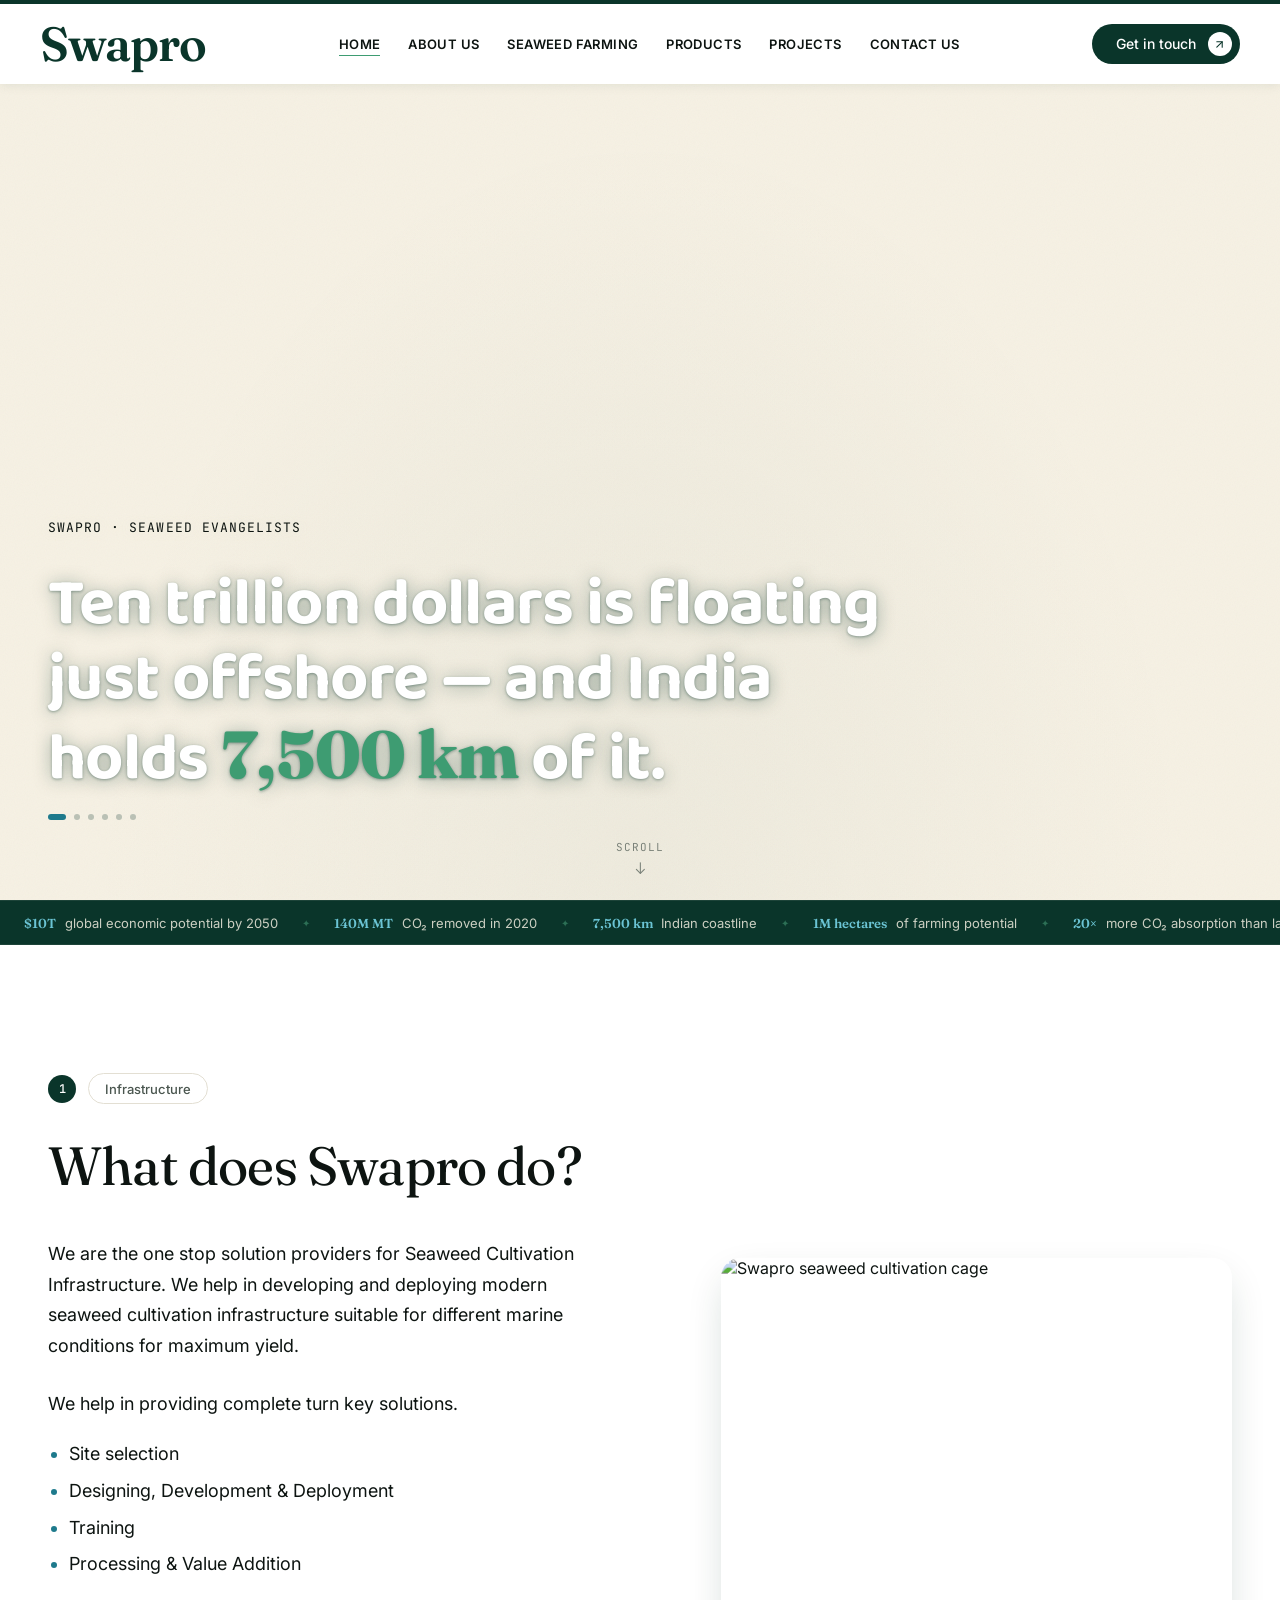
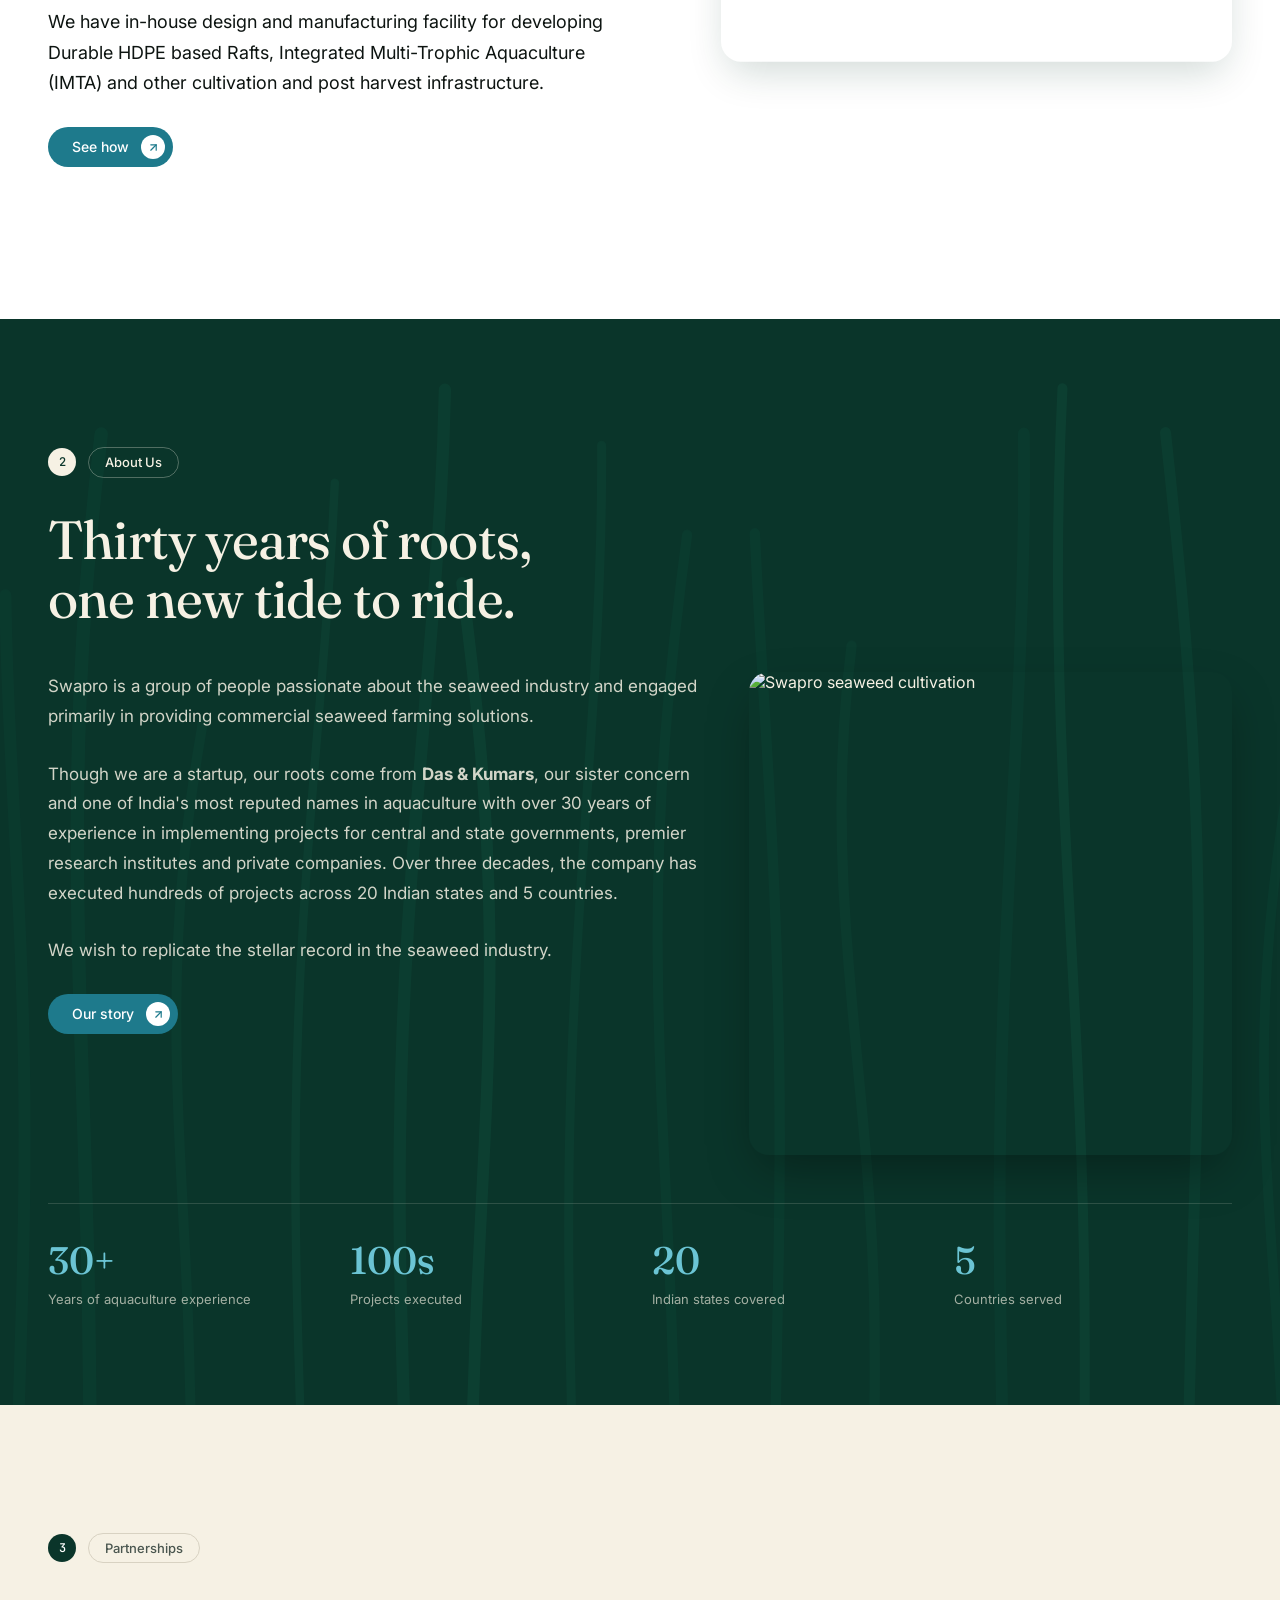
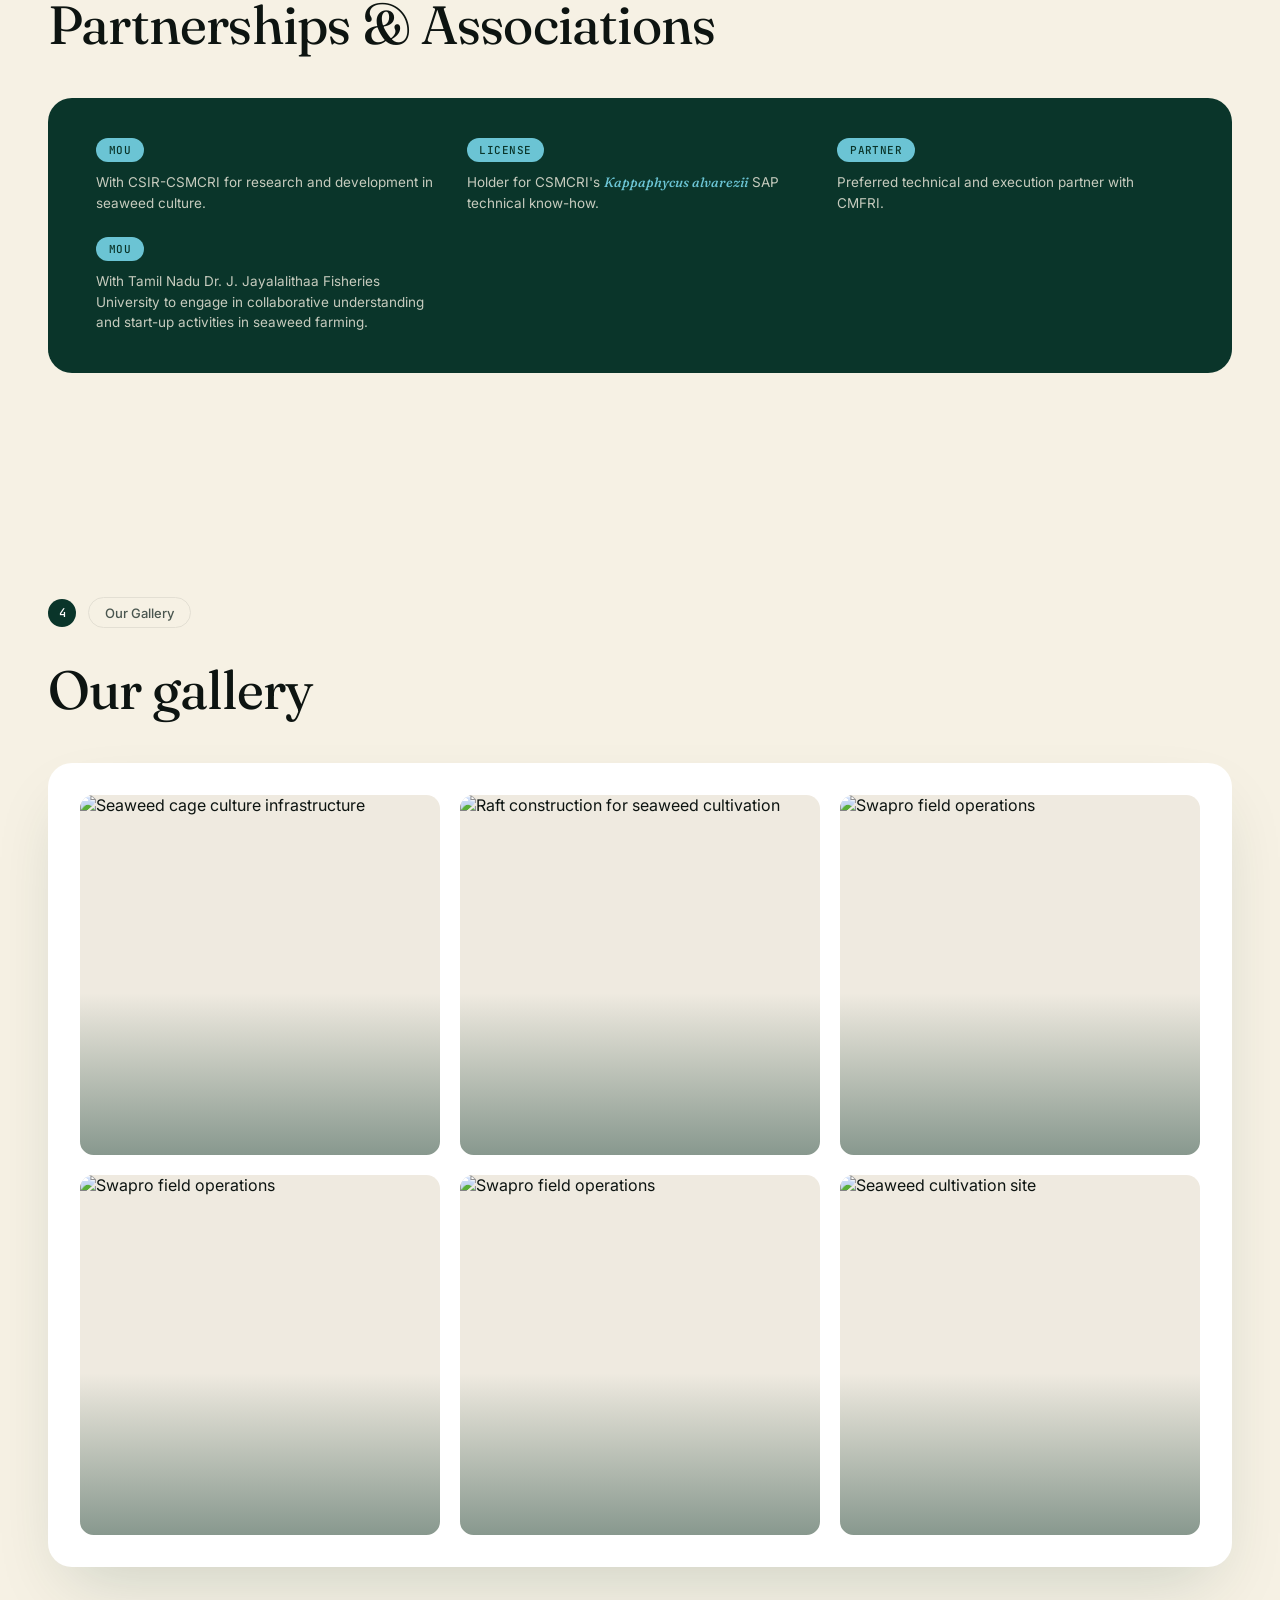
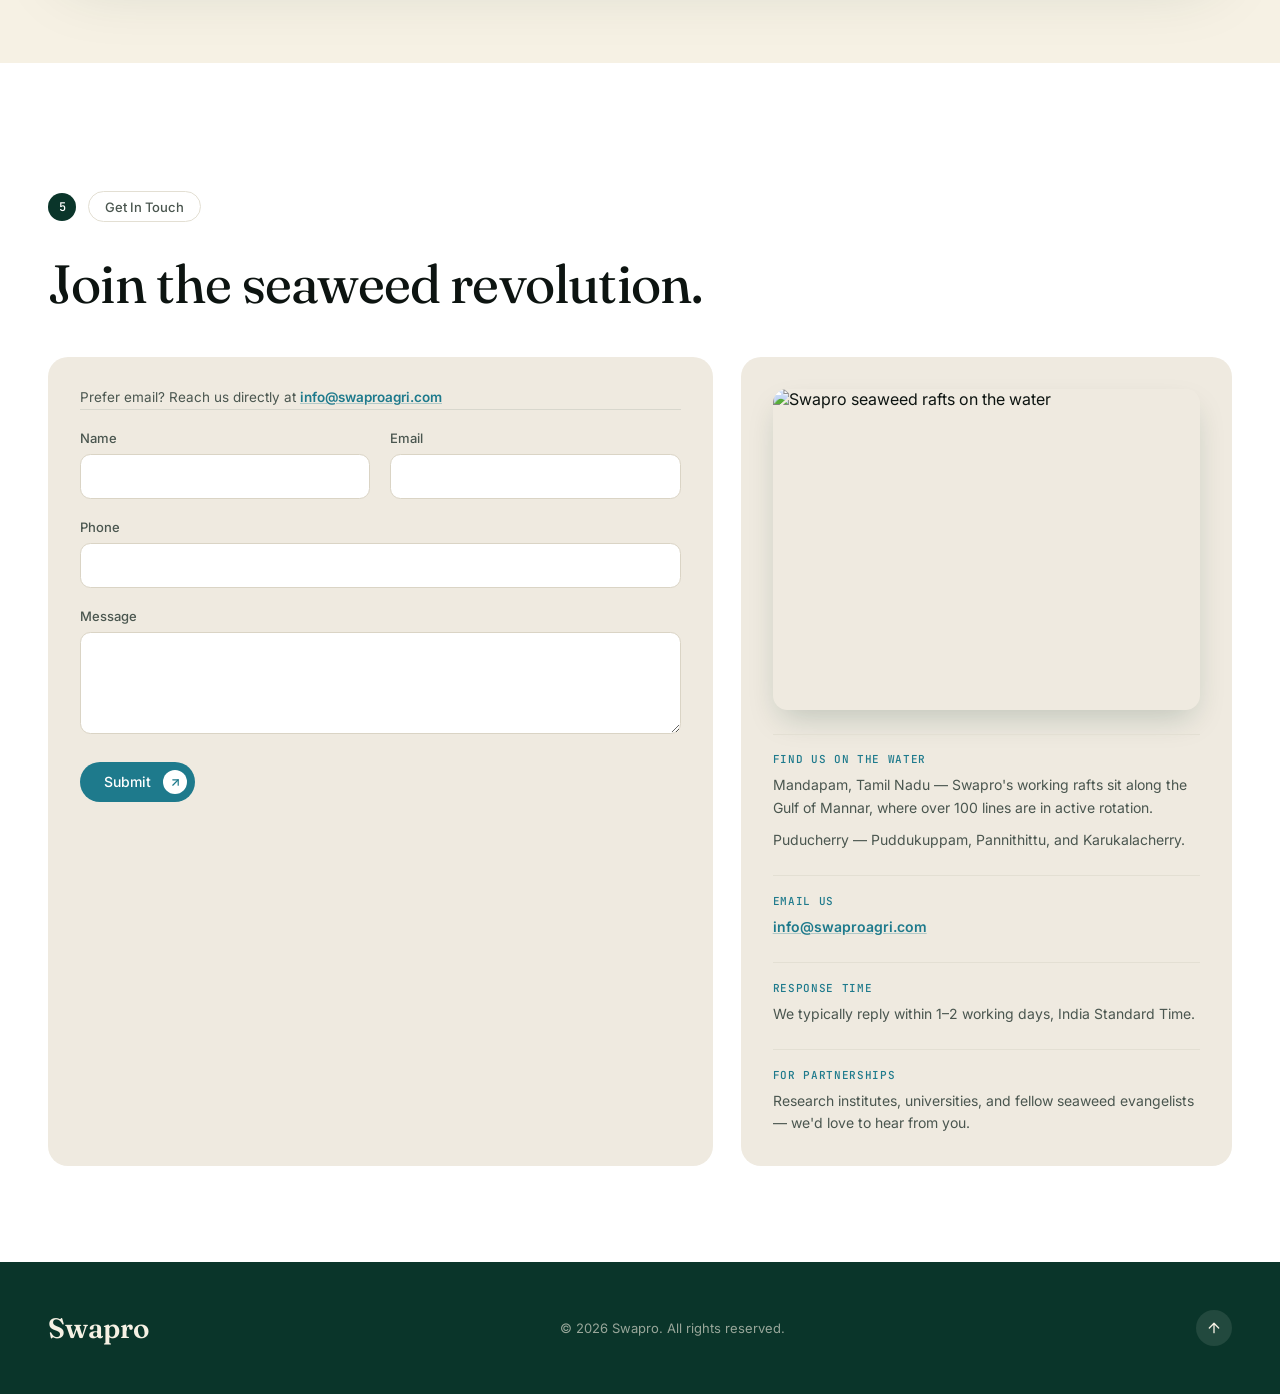
==== commit 4278512b: "fixes" ====
--- a/index.html
+++ b/index.html
@@ -4,17 +4,15 @@
 <meta charset="UTF-8"/>
 <meta name="viewport" content="width=device-width,initial-scale=1.0"/>
 <title>Swapro — The Seaweed Revolution</title>
-<link rel="icon" type="image/png" href="https://res.cloudinary.com/dajekho84/image/upload/v1781952631/ChatGPT_Image_Jun_20_2026_04_20_08_PM_fx25of.png">
+<link rel="icon" type="image/png" href="https://res.cloudinary.com/dsr1agyxd/image/upload/v1782546797/craiyon_132258_image_yvi9gg.png">
 <link rel="preconnect" href="https://fonts.googleapis.com">
 <link rel="preconnect" href="https://fonts.gstatic.com" crossorigin>
-<link href="https://fonts.googleapis.com/css2?family=Fraunces:ital,opsz,wght@0,9..144,300..700;1,9..144,400..600&family=Inter:wght@400;500;600;700&family=JetBrains+Mono:wght@400;500&display=swap" rel="stylesheet">
+<link href="https://fonts.googleapis.com/css2?family=Fraunces:ital,opsz,wght@0,9..144,300..700;1,9..144,400..600&family=Inter:wght@400;500;600;700&family=JetBrains+Mono:wght@400;500&family=Baloo+2:wght@600;700;800&display=swap" rel="stylesheet">
 <link rel="stylesheet" href="assets/style.css">
 </head>
 <body>
 
 <div class="scroll-progress"><div id="scroll-progress-bar"></div></div>
-<div id="cursor-dot" class="cursor-dot" aria-hidden="true"></div>
-
 <!-- LIGHTBOX -->
 <div id="lightbox" class="lightbox" role="dialog" aria-modal="true" aria-label="Project detail">
   <button id="lb-close" class="lb-close" aria-label="Close">
@@ -35,7 +33,7 @@
     <div class="hero-bg-image is-active" style="background-image:url('https://res.cloudinary.com/dsr1agyxd/image/upload/v1782374068/nathan-cima-ZYwI9TegN7c-unsplash_tizvkf.jpg')"></div>
     <div class="hero-bg-image" style="background-image:url('https://res.cloudinary.com/dsr1agyxd/image/upload/v1782374067/benjamin-l-jones-puofcLpFuOU-unsplash_bvb8y8.jpg')"></div>
     <div class="hero-bg-image" style="background-image:url('https://res.cloudinary.com/dsr1agyxd/image/upload/v1782374071/stefan-sebok-yNlKG8EBqrM-unsplash_jq5gzy.jpg')"></div>
-    <div class="hero-bg-image" style="background-image:url('https://res.cloudinary.com/dsr1agyxd/image/upload/v1782374349/mitili-mitili-PW3Vfywo5As-unsplash_u6rzzp.jpg')"></div>
+    <div class="hero-bg-image" style="background-image:url('https://res.cloudinary.com/dsr1agyxd/image/upload/v1782548874/images_hhrkk4.jpg')"></div>
     <div class="hero-bg-image" style="background-image:url('https://res.cloudinary.com/dajekho84/image/upload/v1782187887/IMG-20260620-WA0028_ayoe9g.jpg')"></div>
     <div class="hero-bg-image" style="background-image:url('https://res.cloudinary.com/dajekho84/image/upload/v1782187943/SeaweedCultivation_ltwsiu.jpg')"></div>
   </div>
@@ -48,16 +46,16 @@
       <nav class="navbar" id="navbar">
         <div class="nav-left">
           <div class="logo-mark">
-            <img src="https://res.cloudinary.com/dajekho84/image/upload/v1781952631/ChatGPT_Image_Jun_20_2026_04_20_08_PM_fx25of.png" alt="Swapro logo" onerror="this.style.display='none'; this.parentElement.classList.add('logo-fallback'); this.parentElement.textContent='Swapro';" />
+            <img src="https://res.cloudinary.com/dsr1agyxd/image/upload/v1782546797/craiyon_132258_image_yvi9gg.png" alt="Swapro logo" onerror="this.style.display='none'; this.parentElement.classList.add('logo-fallback'); this.parentElement.textContent='Swapro';" />
           </div>
-          <div class="nav-links">
-            <a href="#home" data-nav>Home</a>
-            <a href="about.html" data-nav>About Us</a>
-            <a href="seaweed-farming.html" data-nav>Seaweed Farming</a>
-            <a href="products.html" data-nav>Products</a>
-            <a href="projects.html" data-nav>Projects</a>
-            <a href="#contact" data-nav>Contact Us</a>
-          </div>
+        </div>
+        <div class="nav-links">
+          <a href="#home" data-nav>Home</a>
+          <a href="about.html" data-nav>About Us</a>
+          <a href="seaweed-farming.html" data-nav>Seaweed Farming</a>
+          <a href="products.html" data-nav>Products</a>
+          <a href="projects.html" data-nav>Projects</a>
+          <a href="#contact" data-nav>Contact Us</a>
         </div>
         <div class="nav-right">
           <a href="#contact" class="btn-roll btn-dark">
@@ -89,9 +87,6 @@
     </div>
 
     <div class="hero-content">
-      <div class="hero-logo reveal-up">
-        <img src="https://res.cloudinary.com/dajekho84/image/upload/v1781952631/ChatGPT_Image_Jun_20_2026_04_20_08_PM_fx25of.png" alt="Swapro logo" onerror="this.style.display='none'; this.parentElement.classList.add('logo-fallback'); this.parentElement.textContent='Swapro';" />
-      </div>
       <p class="hero-eyebrow reveal-up">Swapro · Seaweed Evangelists</p>
       <div class="hero-headline-rotator" id="hero-rotator">
         <div class="hero-headline-slide is-active">
@@ -165,7 +160,13 @@
     <div class="fuss-grid">
       <div class="fuss-stack">
         <p class="fuss-paragraph reveal-up">We are the one stop solution providers for Seaweed Cultivation Infrastructure. We help in developing and deploying modern seaweed cultivation infrastructure suitable for different marine conditions for maximum yield.</p>
-        <p class="fuss-paragraph reveal-up">We help in providing complete turn key solutions from site selection, designing, development, deployment, training, post harvesting marketing and value addition.</p>
+        <p class="fuss-paragraph reveal-up">We help in providing complete turn key solutions.</p>
+        <ul class="fuss-list reveal-up">
+          <li>Site selection</li>
+          <li>Designing, Development &amp; Deployment</li>
+          <li>Training</li>
+          <li>Processing &amp; Value Addition</li>
+        </ul>
         <p class="fuss-paragraph reveal-up">We have in-house design and manufacturing facility for developing Durable HDPE based Rafts, Integrated Multi-Trophic Aquaculture (IMTA) and other cultivation and post harvest infrastructure.</p>
         <a href="seaweed-farming.html" class="btn-roll btn-accent reveal-up">
           <span class="roll-track"><span class="roll-line">See how</span><span class="roll-line">See how</span></span>
@@ -190,7 +191,7 @@
     <div class="about-layout">
       <div class="about-grid">
         <p class="about-paragraph reveal-up">Swapro is a group of people passionate about the seaweed industry and engaged primarily in providing commercial seaweed farming solutions.</p>
-        <p class="about-paragraph reveal-up">Though we are a startup, our roots come from <strong>Das &amp; Kumar</strong>, our sister concern and one of India's most reputed names in aquaculture with over 30 years of experience in implementing projects for central and state governments, premier research institutes and private companies. Over three decades, the company has executed hundreds of projects across 20 Indian states and 5 countries.</p>
+        <p class="about-paragraph reveal-up">Though we are a startup, our roots come from <strong>Das &amp; Kumars</strong>, our sister concern and one of India's most reputed names in aquaculture with over 30 years of experience in implementing projects for central and state governments, premier research institutes and private companies. Over three decades, the company has executed hundreds of projects across 20 Indian states and 5 countries.</p>
         <p class="about-paragraph reveal-up">We wish to replicate the stellar record in the seaweed industry.</p>
         <a href="about.html" class="btn-roll btn-accent reveal-up">
           <span class="roll-track"><span class="roll-line">Our story</span><span class="roll-line">Our story</span></span>
@@ -292,6 +293,7 @@
     <div class="contact-grid">
       <div class="contact-form-panel reveal-up">
         <form class="contact-form" id="contact-form">
+          <p class="contact-form-email-note">Prefer email? Reach us directly at <a href="mailto:info@swaproagri.com" class="contact-info-link">info@swaproagri.com</a></p>
           <input type="hidden" name="access_key" value="46907a16-5b71-4657-beea-7bc464fbb3e9"/>
           <input type="hidden" name="subject" value="New enquiry from Swapro website"/>
           <input type="checkbox" name="botcheck" style="display:none" tabindex="-1" autocomplete="off"/>
@@ -327,6 +329,11 @@
         <div class="contact-info-block">
           <p class="contact-info-kicker">Find us on the water</p>
           <p class="contact-info-text">Mandapam, Tamil Nadu — Swapro's working rafts sit along the Gulf of Mannar, where over 100 lines are in active rotation.</p>
+          <p class="contact-info-text">Puducherry — Puddukuppam, Pannithittu, and Karukalacherry.</p>
+        </div>
+        <div class="contact-info-block">
+          <p class="contact-info-kicker">Email us</p>
+          <p class="contact-info-text"><a href="mailto:info@swaproagri.com" class="contact-info-link">info@swaproagri.com</a></p>
         </div>
         <div class="contact-info-block">
           <p class="contact-info-kicker">Response time</p>
@@ -344,7 +351,7 @@
 <footer class="footer">
   <div class="container footer-inner">
     <span class="logo-footer">
-      <img src="https://res.cloudinary.com/dajekho84/image/upload/v1781952631/ChatGPT_Image_Jun_20_2026_04_20_08_PM_fx25of.png" alt="Swapro logo" onerror="this.style.display='none'; this.parentElement.classList.add('logo-fallback'); this.parentElement.textContent='Swapro';" />
+      <img src="https://res.cloudinary.com/dsr1agyxd/image/upload/v1782546797/craiyon_132258_image_yvi9gg.png" alt="Swapro logo" onerror="this.style.display='none'; this.parentElement.classList.add('logo-fallback'); this.parentElement.textContent='Swapro';" />
     </span>
     <p class="footer-copy">© 2026 Swapro. All rights reserved.</p>
     <button class="back-to-top" id="back-to-top" aria-label="Back to top">
@@ -696,25 +703,10 @@
 })();
 
 /* ══════════════════════════════════════════════════════════
-   9. MAGNETIC CURSOR DOT + MAGNETIC BUTTONS
-══════════════════════════════════════════════════════════ */
-(function(){
-  const dot=document.getElementById('cursor-dot');
-  if(!dot||window.matchMedia('(max-width:1023px)').matches) return;
-  let mx=0,my=0,cx=0,cy=0;
-  window.addEventListener('mousemove',e=>{ mx=e.clientX; my=e.clientY; dot.classList.add('active'); });
-  window.addEventListener('mouseleave',()=>dot.classList.remove('active'));
-  function rafLoop(){
-    cx+=(mx-cx)*0.14; cy+=(my-cy)*0.14;
-    dot.style.transform=`translate(${cx}px,${cy}px) translate(-50%,-50%)`;
-    requestAnimationFrame(rafLoop);
-  }
-  rafLoop();
-  // grow on interactive targets
-  document.querySelectorAll('.gallery-media,.btn-roll,.partner-badge,.photo-frame,.fuss-photo,.news-feature').forEach(el=>{
-    el.addEventListener('mouseenter',()=>dot.classList.add('cursor-grow'));
-    el.addEventListener('mouseleave',()=>dot.classList.remove('cursor-grow'));
-  });
+   9. MAGNETIC BUTTONS
+══════════════════════════════════════════════════════════ */
+(function(){
+  if(window.matchMedia('(max-width:1023px)').matches) return;
   // magnetic pull on big buttons
   document.querySelectorAll('.btn-roll').forEach(btn=>{
     btn.addEventListener('mousemove',e=>{
@@ -970,4 +962,4 @@
 })();
 </script>
 </body>
-</html>
+</html>
--- a/assets/style.css
+++ b/assets/style.css
@@ -61,25 +61,6 @@
 #scroll-progress-bar{height:100%;width:0%;background:linear-gradient(90deg,var(--seafoam),var(--accent));transition:width 0.1s linear;}
 
 /* ===========================================================
-   CURSOR DOT (desktop ambient accent)
-=========================================================== */
-.cursor-dot{
-  position:fixed;top:0;left:0;
-  width:10px;height:10px;
-  border-radius:50%;
-  background:var(--accent);
-  pointer-events:none;
-  z-index:99;
-  transform:translate(-50%,-50%);
-  opacity:0;
-  transition:opacity 0.3s, width 0.25s var(--ease-out), height 0.25s var(--ease-out), background 0.25s;
-  mix-blend-mode:normal;
-}
-.cursor-dot.active{opacity:0.85;}
-.cursor-dot.cursor-grow{width:38px;height:38px;background:rgba(30,122,140,0.18);border:1.5px solid var(--accent);}
-@media(max-width:1023px){.cursor-dot{display:none;}}
-
-/* ===========================================================
    SCROLL REVEAL
 =========================================================== */
 .reveal-up{
@@ -167,52 +148,50 @@
 }
 
 /* NAV */
-.nav-wrap{padding:0.5rem;}
-@media(min-width:640px){.nav-wrap{padding:0.6rem;}}
+.nav-wrap{padding:0;}
 .navbar{
-  max-width:1440px;
-  margin:0 auto;
+  max-width:100%;
+  margin:0;
   background:var(--white);
-  border-radius:9999px;
-  padding:4px;
+  border-radius:0;
+  padding:0.85rem 1.5rem;
   display:flex;
   align-items:center;
   justify-content:space-between;
   position:relative;
+  border-top:4px solid var(--kelp-deep);
   box-shadow:0 2px 10px rgba(10,53,42,0.08);
   transition:box-shadow 0.3s, transform 0.3s;
 }
+@media(min-width:640px){.navbar{padding:1rem 2.5rem;}}
 .navbar.scrolled{box-shadow:0 6px 24px rgba(10,53,42,0.14);}
-.nav-left{display:flex;align-items:center;gap:1.5rem;padding-left:0.6rem;}
+.nav-left{display:flex;align-items:center;gap:1.5rem;}
 .logo-mark{
   display:flex;align-items:center;
   flex-shrink:0;
 }
 .logo-mark img{
   display:block;
-  height:4.25rem;width:auto;
+  height:6.5rem;width:auto;
   object-fit:contain;
 }
 .logo-mark.logo-fallback{
   font-family:'Fraunces',serif;
-  font-size:30px;font-weight:600;letter-spacing:-0.02em;
+  font-size:40px;font-weight:600;letter-spacing:-0.02em;
   color:var(--kelp-deep);
   line-height:1;
 }
 @media(min-width:640px){
-  .logo-mark img{height:4.85rem;}
-  .logo-mark.logo-fallback{font-size:34px;}
-}
-.nav-links{display:none;align-items:center;gap:1.5rem;}
+  .logo-mark img{height:8rem;}
+  .logo-mark.logo-fallback{font-size:48px;}
+}
+.nav-links{display:none;align-items:center;gap:1.75rem;}
 @media(min-width:1180px){
   .nav-links{
     display:flex;
-    position:absolute;
-    left:50%;top:50%;
-    transform:translate(-50%,-50%);
   }
 }
-.nav-links a{font-size:14px;color:var(--ink);transition:color 0.3s;position:relative;}
+.nav-links a{font-size:13px;font-weight:600;letter-spacing:0.03em;text-transform:uppercase;color:var(--ink);transition:color 0.3s;position:relative;}
 .nav-links a::after{
   content:'';position:absolute;left:0;bottom:-4px;width:0;height:1px;background:var(--accent);
   transition:width 0.3s var(--ease-out);
@@ -220,7 +199,7 @@
 .nav-links a:hover{color:var(--ink-soft);}
 .nav-links a:hover::after{width:100%;}
 .nav-links a.active::after{width:100%;background:var(--seafoam);}
-.nav-right{display:none;align-items:center;gap:1.25rem;padding-right:0.25rem;}
+.nav-right{display:none;align-items:center;gap:1.25rem;}
 @media(min-width:1180px){.nav-right{display:flex;}}
 .nav-status{font-size:13px;color:var(--ink-soft);display:none;}
 @media(min-width:1024px){.nav-status{display:inline;}}
@@ -338,45 +317,6 @@
 @media(min-width:640px){.hero-content{padding:0 2rem 4rem;}}
 @media(min-width:1024px){.hero-content{padding:0 3rem 5rem;}}
 
-.hero-logo{
-  display:inline-flex;align-items:center;
-  margin-bottom:1.5rem;
-  padding:0.5rem 0.9rem;
-  border-radius:9999px;
-  background:rgba(255,255,255,0.92);
-  backdrop-filter:blur(10px) saturate(140%);
-  -webkit-backdrop-filter:blur(10px) saturate(140%);
-  box-shadow:0 4px 24px rgba(10,53,42,0.18);
-  transition:background 0.3s, box-shadow 0.3s, transform 0.3s var(--ease-out);
-  animation:heroLogoGlow 4s ease-in-out infinite, heroLogoPop 0.7s cubic-bezier(0.34,1.56,0.64,1) 0.15s backwards;
-}
-.hero-logo:hover{
-  transform:scale(1.04);
-  background:rgba(255,255,255,1);
-}
-@keyframes heroLogoGlow{
-  0%,100%{box-shadow:0 4px 24px rgba(10,53,42,0.18);}
-  50%{box-shadow:0 4px 28px rgba(10,53,42,0.18), 0 0 0 6px rgba(255,255,255,0.25);}
-}
-@keyframes heroLogoPop{
-  0%{transform:scale(0.7);}
-  60%{transform:scale(1.06);}
-  100%{transform:scale(1);}
-}
-.hero-logo img{
-  display:block;
-  height:5.5rem;width:auto;
-  object-fit:contain;
-  transition:transform 0.4s var(--ease-out);
-}
-.hero-logo:hover img{transform:scale(1.05);}
-.hero-logo.logo-fallback{
-  font-family:'Fraunces',serif;
-  font-size:34px;font-weight:600;
-  color:var(--kelp-deep);
-}
-@media(min-width:640px){.hero-logo img{height:6.5rem;} .hero-logo{margin-bottom:2rem;padding:0.6rem 1.1rem;} .hero-logo.logo-fallback{font-size:40px;}}
-@media(min-width:1024px){.hero-logo img{height:7.25rem;}}
 
 .hero-eyebrow{
   font-family:'JetBrains Mono',monospace;
@@ -427,18 +367,18 @@
   transition:opacity 0.7s var(--ease-out), transform 0.7s var(--ease-out);
 }
 .hero-headline-slide h1{
-  font-family:'Fraunces',serif;
+  font-family:'Baloo 2','Fraunces',serif;
   font-size:clamp(2rem,7.5vw,4.6rem);
-  font-weight:420;
-  line-height:1.06;
-  letter-spacing:-0.02em;
-  color:var(--ink);
+  font-weight:700;
+  line-height:1.12;
+  letter-spacing:-0.01em;
+  color:#fff;
   max-width:52rem;
   margin:0;
-  text-shadow:0 2px 24px rgba(246,241,228,0.55), 0 1px 3px rgba(246,241,228,0.6);
+  text-shadow:0 2px 18px rgba(10,53,42,0.35), 0 1px 3px rgba(10,53,42,0.4);
 }
 @media(min-width:640px){.hero-headline-slide h1{font-size:clamp(2.6rem,5.2vw,4.6rem);}}
-.hero-headline-slide em{color:var(--accent);font-style:italic;}
+.hero-headline-slide em{color:var(--seafoam);font-style:normal;font-weight:800;}
 
 .hero-rotator-dots{
   display:flex;align-items:center;gap:0.5rem;
@@ -585,10 +525,10 @@
   line-height:1.1;
   letter-spacing:-0.015em;
   color:var(--ink);
-  margin-bottom:3rem;
-}
-@media(min-width:640px){.section-heading{margin-bottom:4rem;}}
-@media(min-width:1024px){.section-heading{margin-bottom:7rem;}}
+  margin-bottom:1.75rem;
+}
+@media(min-width:640px){.section-heading{margin-bottom:2.25rem;}}
+@media(min-width:1024px){.section-heading{margin-bottom:2.75rem;}}
 .heading-on-dark{color:var(--sand);}
 
 /* ===========================================================
@@ -597,7 +537,7 @@
 .fuss-grid{
   display:grid;grid-template-columns:1fr;gap:2.5rem;
   margin-bottom:3.5rem;
-  align-items:center;
+  align-items:start;
 }
 @media(min-width:900px){.fuss-grid{grid-template-columns:1.1fr 0.9fr;gap:3rem;}}
 .fuss-stack{display:flex;flex-direction:column;align-items:flex-start;gap:1.75rem;max-width:36rem;}
@@ -605,6 +545,16 @@
   font-size:16px;line-height:1.7;font-weight:400;color:var(--ink);
 }
 @media(min-width:640px){.fuss-paragraph{font-size:18px;}}
+.fuss-list{
+  display:flex;flex-direction:column;gap:0.5rem;
+  margin:-0.5rem 0 0;
+  padding-left:1.3rem;
+}
+.fuss-list li{
+  font-size:16px;line-height:1.6;color:var(--ink);
+}
+.fuss-list li::marker{color:var(--accent);}
+@media(min-width:640px){.fuss-list li{font-size:18px;}}
 .fuss-photo{
   border-radius:1.25rem;overflow:hidden;
   aspect-ratio:4/3;
@@ -822,7 +772,7 @@
 =========================================================== */
 .cultivation-grid{
   display:grid;grid-template-columns:1fr;gap:2.5rem;
-  align-items:center;
+  align-items:start;
   margin-bottom:0;
 }
 @media(min-width:900px){.cultivation-grid{grid-template-columns:1.15fr 0.85fr;gap:3rem;}}
@@ -976,13 +926,15 @@
 
 .about-layout{
   display:grid;grid-template-columns:1fr;gap:2.5rem;
-  align-items:center;
+  align-items:start;
 }
 @media(min-width:980px){.about-layout{grid-template-columns:1.15fr 0.85fr;gap:3rem;}}
 
 .about-grid{display:flex;flex-direction:column;align-items:flex-start;gap:1.75rem;max-width:46rem;}
-.about-paragraph{font-size:16px;line-height:1.75;color:#1a1a1a;}
+.about-paragraph{font-size:16px;line-height:1.75;}
 @media(min-width:640px){.about-paragraph{font-size:17px;}}
+.section-dark .about-paragraph{color:rgba(246,241,228,0.85);}
+.section-white .about-paragraph{color:#1a1a1a;}
 
 .about-photo-frame{
   border-radius:1.25rem;
@@ -1151,6 +1103,7 @@
 }
 @media(min-width:640px){.contact-form-panel{padding:2rem;}}
 .contact-form{display:flex;flex-direction:column;gap:1.25rem;width:100%;}
+.contact-form-email-note{font-size:13.5px;color:var(--ink-soft);margin:0;padding-bottom:0.25rem;border-bottom:1px solid rgba(10,53,42,0.1);}
 .form-row{display:flex;flex-direction:column;gap:1.25rem;}
 @media(min-width:640px){.form-row{flex-direction:row;gap:1.25rem;}}
 .form-row .form-field{flex:1;}
@@ -1220,6 +1173,9 @@
   color:var(--accent);font-weight:500;margin-bottom:0.5rem;
 }
 .contact-info-text{font-size:14px;line-height:1.6;color:var(--ink-soft);}
+.contact-info-text + .contact-info-text{margin-top:0.6rem;}
+.contact-info-link{color:var(--accent);font-weight:600;text-decoration:underline;text-decoration-color:rgba(30,122,140,0.3);transition:color 0.25s, text-decoration-color 0.25s;}
+.contact-info-link:hover{color:var(--kelp-deep);text-decoration-color:var(--kelp-deep);}
 
 @media (prefers-reduced-motion: reduce){
   .ci-kelp-strand path{animation:none;}
@@ -1654,25 +1610,30 @@
   display:grid;grid-template-columns:repeat(2,1fr);gap:1.5rem;
   margin-top:3rem;
   padding-top:2rem;
-  border-top:1px solid rgba(10,53,42,0.12);
 }
 @media(min-width:640px){.heritage-strip{grid-template-columns:repeat(4,1fr);}}
+.section-white .heritage-strip{border-top:1px solid rgba(10,53,42,0.12);}
+.section-dark .heritage-strip{border-top:1px solid rgba(246,241,228,0.15);}
 .heritage-num{
   font-family:'Fraunces',serif;
   font-size:clamp(1.8rem,3.2vw,2.4rem);
-  font-weight:500;color:var(--accent);
+  font-weight:500;
   margin-bottom:0.4rem;
   font-variant-numeric:tabular-nums;
 }
-.heritage-label{font-size:13px;color:rgba(26,26,26,0.62);line-height:1.4;}
+.section-white .heritage-num{color:var(--accent);}
+.section-dark .heritage-num{color:var(--accent-soft);}
+.section-white .heritage-label{color:rgba(26,26,26,0.62);}
+.section-dark .heritage-label{color:rgba(246,241,228,0.65);}
+.heritage-label{font-size:13px;line-height:1.4;}
 
 .founder-grid{
-  display:grid;grid-template-columns:repeat(3,1fr);gap:1.5rem;
-  margin:3rem auto 0;max-width:68rem;
+  display:grid;grid-template-columns:repeat(4,1fr);gap:1.5rem;
+  margin:3rem auto 0;max-width:84rem;
   justify-content:center;
   align-items:start;
 }
-@media(max-width:980px){.founder-grid{grid-template-columns:repeat(2,1fr);max-width:44rem;}}
+@media(max-width:1180px){.founder-grid{grid-template-columns:repeat(2,1fr);max-width:44rem;}}
 @media(max-width:640px){.founder-grid{grid-template-columns:1fr;max-width:26rem;}}
 .founder-card{
   display:flex;flex-direction:column;align-items:center;gap:0.6rem;
@@ -1695,6 +1656,12 @@
   transition:transform 0.4s var(--ease-out);
 }
 .founder-avatar img{width:100%;height:100%;object-fit:cover;display:block;}
+.founder-avatar-placeholder{
+  display:flex;align-items:center;justify-content:center;
+  background:rgba(246,241,228,0.08);
+  color:rgba(246,241,228,0.45);
+}
+.founder-avatar-placeholder svg{width:2.5rem;height:2.5rem;}
 .founder-card:hover .founder-avatar{transform:scale(1.06);}
 .founder-name{font-family:'Fraunces',serif;font-size:18px;font-weight:500;color:var(--sand);}
 .founder-role{font-size:11.5px;color:var(--accent-soft);font-family:'JetBrains Mono',monospace;letter-spacing:0.06em;text-transform:uppercase;margin-bottom:0.4rem;}
@@ -1765,7 +1732,15 @@
   padding:1.75rem;
   display:flex;flex-direction:column;gap:0.85rem;
   transition:transform 0.35s var(--ease-out), box-shadow 0.35s var(--ease-out);
-}
+  overflow:hidden;
+}
+.project-card-image{
+  margin:-1.75rem -1.75rem 0.25rem;
+  aspect-ratio:16/10;
+  overflow:hidden;
+}
+.project-card-image img{width:100%;height:100%;object-fit:cover;display:block;transition:transform 0.5s var(--ease-out);}
+.project-card:hover .project-card-image img{transform:scale(1.06);}
 .project-card:hover{transform:translateY(-6px);box-shadow:0 18px 40px -10px rgba(10,53,42,0.15);}
 .project-tag{
   font-family:'JetBrains Mono',monospace;
@@ -1859,5 +1834,4 @@
   .line-inner{animation:none;opacity:1;transform:none;}
   .ticker-inner{animation:none;}
   .water-ripple{display:none;}
-}
-
+}
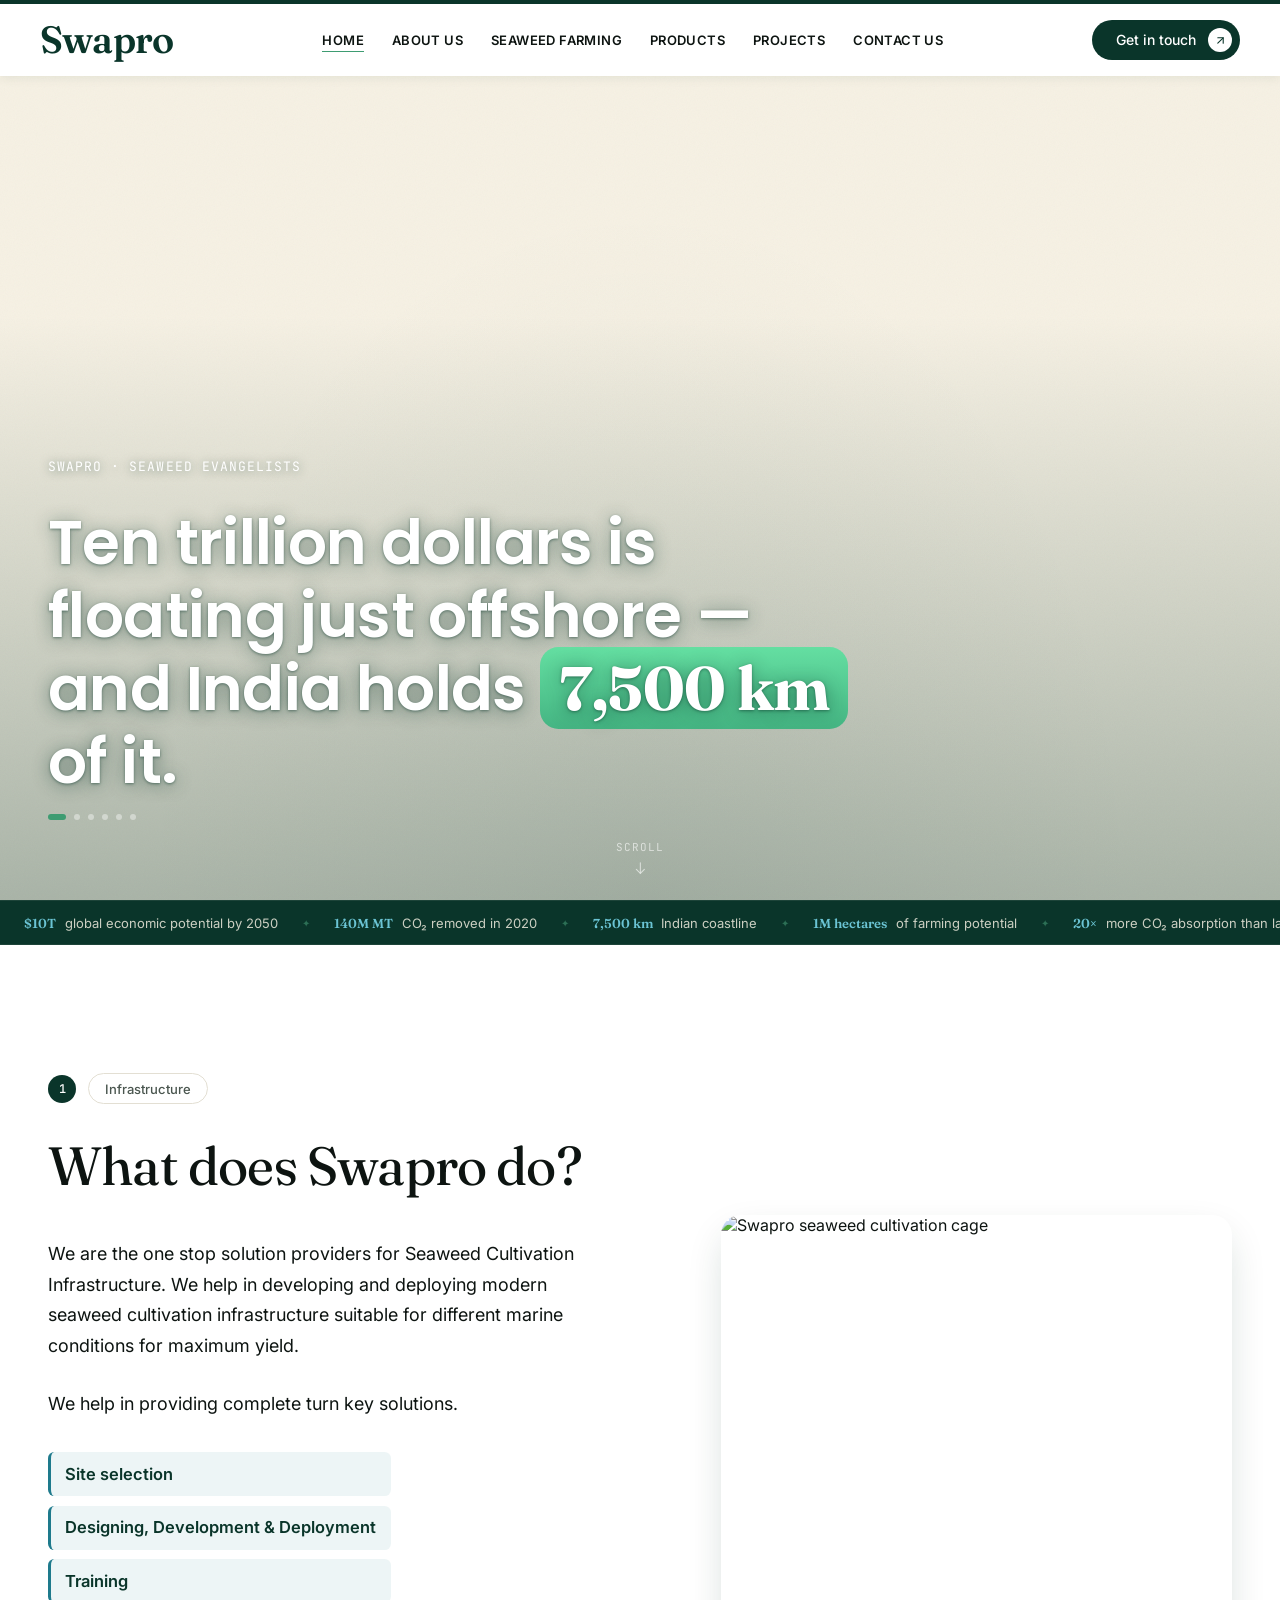
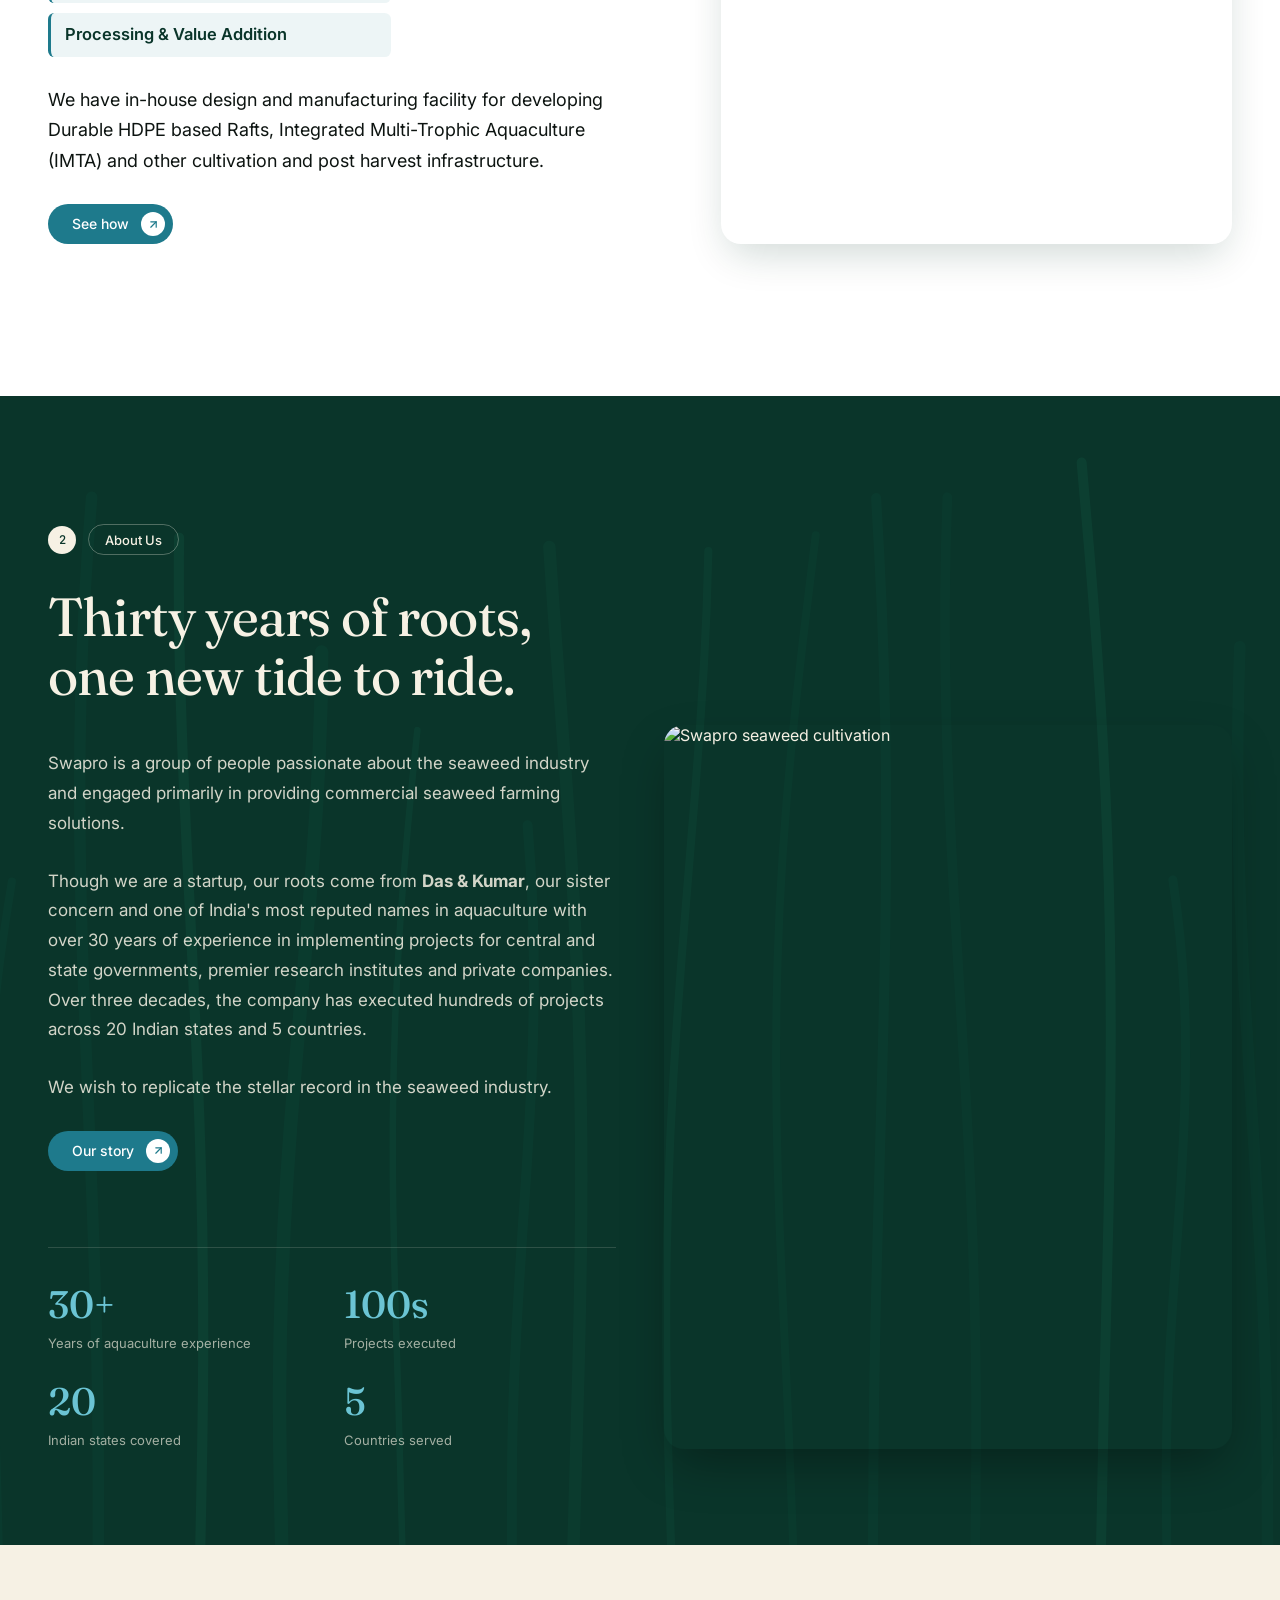
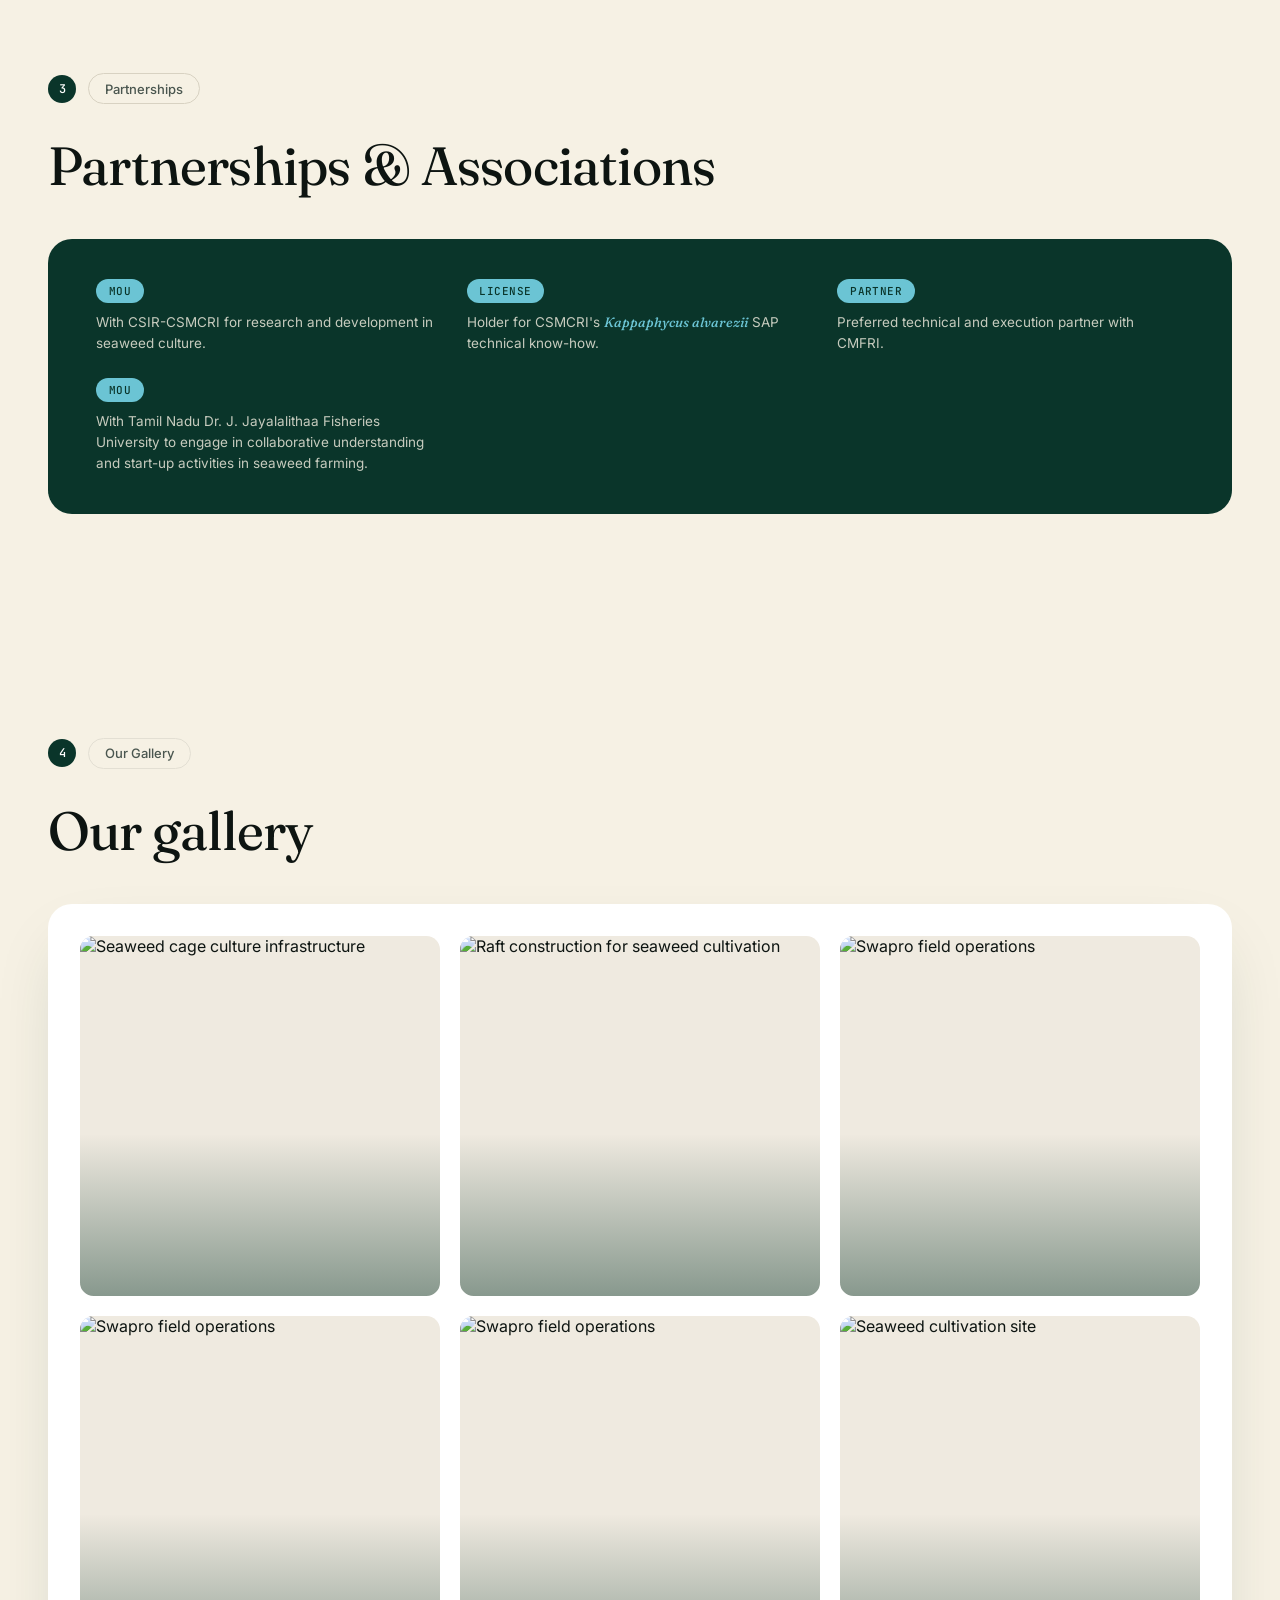
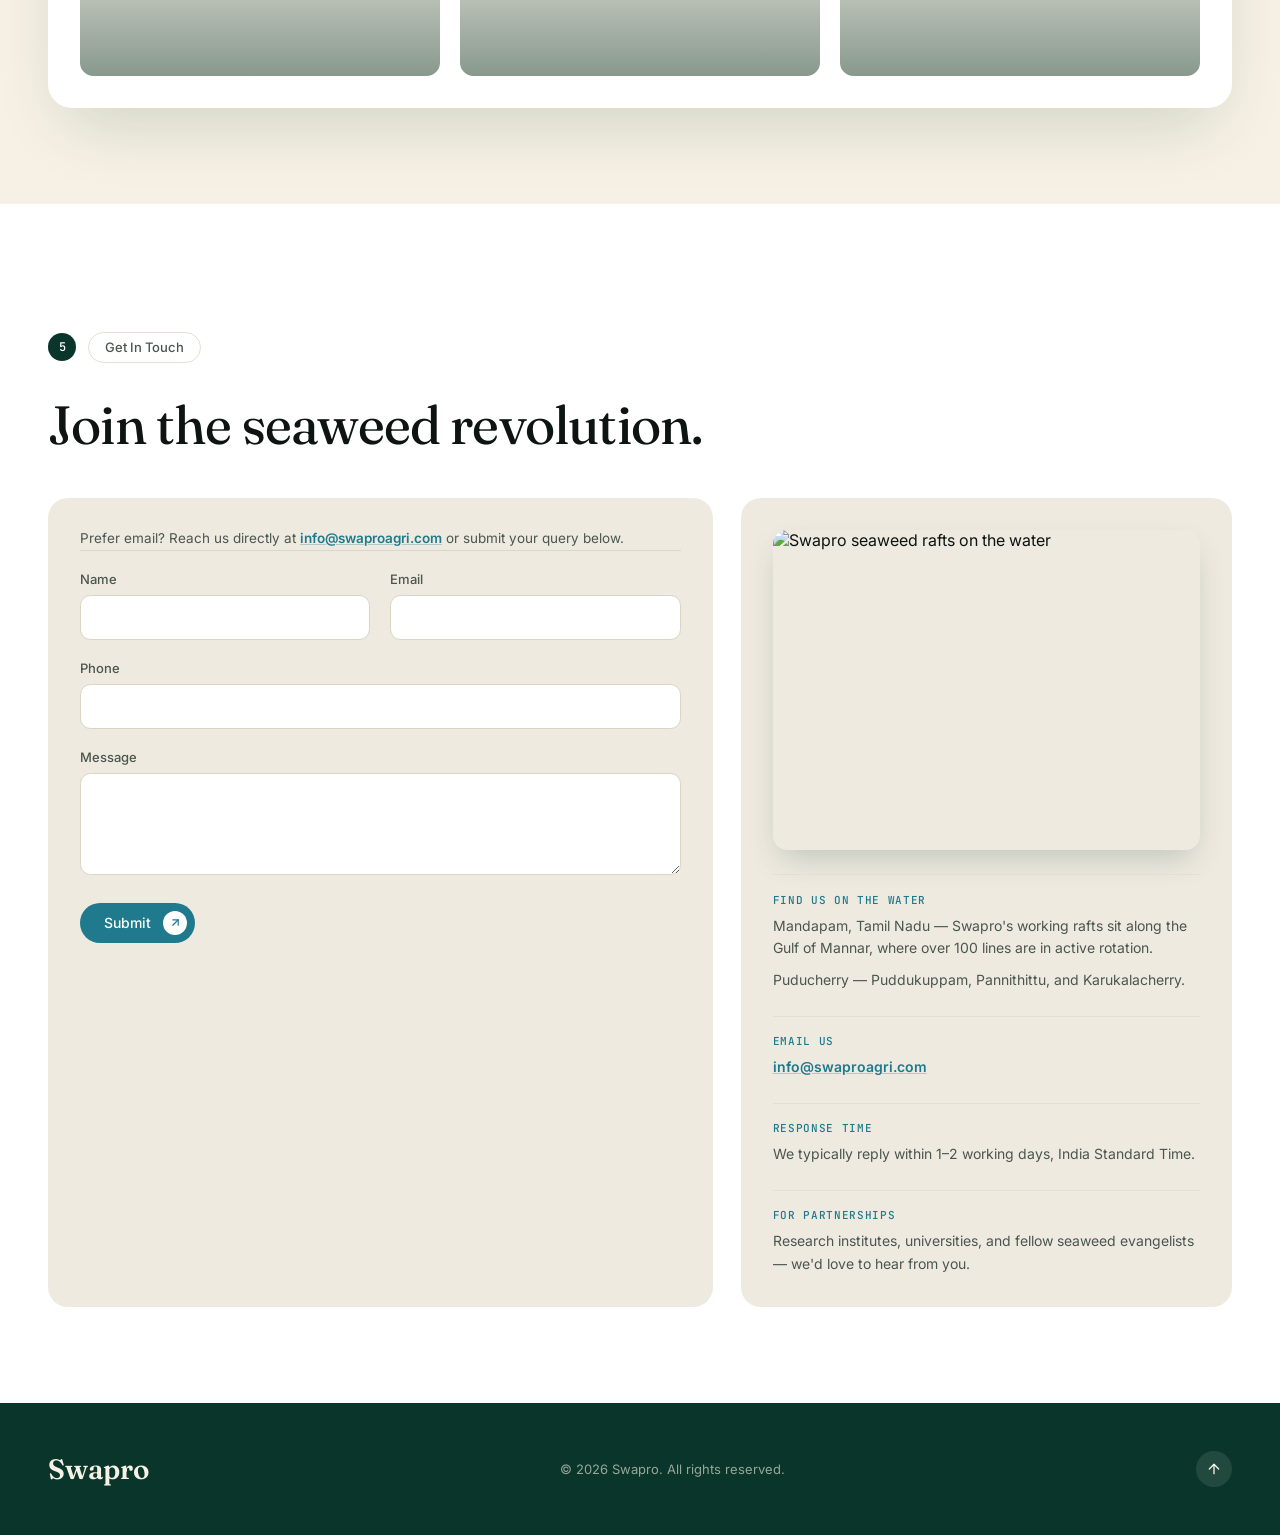
==== commit 97dfd8c0: "fixes" ====
--- a/index.html
+++ b/index.html
@@ -4,10 +4,10 @@
 <meta charset="UTF-8"/>
 <meta name="viewport" content="width=device-width,initial-scale=1.0"/>
 <title>Swapro — The Seaweed Revolution</title>
-<link rel="icon" type="image/png" href="https://res.cloudinary.com/dsr1agyxd/image/upload/v1782546797/craiyon_132258_image_yvi9gg.png">
+<link rel="icon" type="image/png" href="https://res.cloudinary.com/dsr1agyxd/image/upload/v1782568938/craiyon_132258_image_yvi9gg_dpkart.png">
 <link rel="preconnect" href="https://fonts.googleapis.com">
 <link rel="preconnect" href="https://fonts.gstatic.com" crossorigin>
-<link href="https://fonts.googleapis.com/css2?family=Fraunces:ital,opsz,wght@0,9..144,300..700;1,9..144,400..600&family=Inter:wght@400;500;600;700&family=JetBrains+Mono:wght@400;500&family=Baloo+2:wght@600;700;800&display=swap" rel="stylesheet">
+<link href="https://fonts.googleapis.com/css2?family=Fraunces:ital,opsz,wght@0,9..144,300..700;1,9..144,400..600&family=Inter:wght@400;500;600;700&family=JetBrains+Mono:wght@400;500&family=Poppins:wght@500;600;700&display=swap" rel="stylesheet">
 <link rel="stylesheet" href="assets/style.css">
 </head>
 <body>
@@ -33,8 +33,8 @@
     <div class="hero-bg-image is-active" style="background-image:url('https://res.cloudinary.com/dsr1agyxd/image/upload/v1782374068/nathan-cima-ZYwI9TegN7c-unsplash_tizvkf.jpg')"></div>
     <div class="hero-bg-image" style="background-image:url('https://res.cloudinary.com/dsr1agyxd/image/upload/v1782374067/benjamin-l-jones-puofcLpFuOU-unsplash_bvb8y8.jpg')"></div>
     <div class="hero-bg-image" style="background-image:url('https://res.cloudinary.com/dsr1agyxd/image/upload/v1782374071/stefan-sebok-yNlKG8EBqrM-unsplash_jq5gzy.jpg')"></div>
+    <div class="hero-bg-image" style="background-image:url('https://res.cloudinary.com/dsr1agyxd/image/upload/v1782374349/mitili-mitili-PW3Vfywo5As-unsplash_u6rzzp.jpg')"></div>
     <div class="hero-bg-image" style="background-image:url('https://res.cloudinary.com/dsr1agyxd/image/upload/v1782548874/images_hhrkk4.jpg')"></div>
-    <div class="hero-bg-image" style="background-image:url('https://res.cloudinary.com/dajekho84/image/upload/v1782187887/IMG-20260620-WA0028_ayoe9g.jpg')"></div>
     <div class="hero-bg-image" style="background-image:url('https://res.cloudinary.com/dajekho84/image/upload/v1782187943/SeaweedCultivation_ltwsiu.jpg')"></div>
   </div>
   <div class="hero-vignette"></div>
@@ -46,7 +46,7 @@
       <nav class="navbar" id="navbar">
         <div class="nav-left">
           <div class="logo-mark">
-            <img src="https://res.cloudinary.com/dsr1agyxd/image/upload/v1782546797/craiyon_132258_image_yvi9gg.png" alt="Swapro logo" onerror="this.style.display='none'; this.parentElement.classList.add('logo-fallback'); this.parentElement.textContent='Swapro';" />
+            <img src="https://res.cloudinary.com/dsr1agyxd/image/upload/v1782568938/craiyon_132258_image_yvi9gg_dpkart.png" alt="Swapro logo" onerror="this.style.display='none'; this.parentElement.classList.add('logo-fallback'); this.parentElement.textContent='Swapro';" />
           </div>
         </div>
         <div class="nav-links">
@@ -173,7 +173,7 @@
           <span class="arrow-circle arrow-circle-accent"><svg viewBox="0 0 24 24" fill="none" stroke="currentColor" stroke-width="2.2" stroke-linecap="round" stroke-linejoin="round"><line x1="7" y1="17" x2="17" y2="7"/><polyline points="7 7 17 7 17 17"/></svg></span>
         </a>
       </div>
-      <div class="intro-image-wrap reveal-up" data-parallax="0.1">
+      <div class="intro-image-wrap intro-image-wrap-offset reveal-up">
         <div class="photo-frame">
           <img src="https://res.cloudinary.com/dajekho84/image/upload/v1782187942/SwaproCage6_dbx9yz.jpg" alt="Swapro seaweed cultivation cage" />
         </div>
@@ -191,24 +191,23 @@
     <div class="about-layout">
       <div class="about-grid">
         <p class="about-paragraph reveal-up">Swapro is a group of people passionate about the seaweed industry and engaged primarily in providing commercial seaweed farming solutions.</p>
-        <p class="about-paragraph reveal-up">Though we are a startup, our roots come from <strong>Das &amp; Kumars</strong>, our sister concern and one of India's most reputed names in aquaculture with over 30 years of experience in implementing projects for central and state governments, premier research institutes and private companies. Over three decades, the company has executed hundreds of projects across 20 Indian states and 5 countries.</p>
+        <p class="about-paragraph reveal-up">Though we are a startup, our roots come from <strong>Das &amp; Kumar</strong>, our sister concern and one of India's most reputed names in aquaculture with over 30 years of experience in implementing projects for central and state governments, premier research institutes and private companies. Over three decades, the company has executed hundreds of projects across 20 Indian states and 5 countries.</p>
         <p class="about-paragraph reveal-up">We wish to replicate the stellar record in the seaweed industry.</p>
         <a href="about.html" class="btn-roll btn-accent reveal-up">
           <span class="roll-track"><span class="roll-line">Our story</span><span class="roll-line">Our story</span></span>
           <span class="arrow-circle arrow-circle-accent"><svg viewBox="0 0 24 24" fill="none" stroke="currentColor" stroke-width="2.2" stroke-linecap="round" stroke-linejoin="round"><line x1="7" y1="17" x2="17" y2="7"/><polyline points="7 7 17 7 17 17"/></svg></span>
         </a>
+        <!-- HERITAGE STAT STRIP -->
+        <div class="heritage-strip reveal-up">
+          <div class="heritage-stat"><p class="heritage-num">30+</p><p class="heritage-label">Years of aquaculture experience</p></div>
+          <div class="heritage-stat"><p class="heritage-num">100s</p><p class="heritage-label">Projects executed</p></div>
+          <div class="heritage-stat"><p class="heritage-num">20</p><p class="heritage-label">Indian states covered</p></div>
+          <div class="heritage-stat"><p class="heritage-num">5</p><p class="heritage-label">Countries served</p></div>
+        </div>
       </div>
-      <div class="about-photo-frame reveal-up">
+      <div class="about-photo-frame about-photo-frame-offset reveal-up">
         <img src="https://res.cloudinary.com/dajekho84/image/upload/v1782187886/IMG-20260620-WA0026_rd0mjt.jpg" alt="Swapro seaweed cultivation" />
       </div>
-    </div>
-
-    <!-- HERITAGE STAT STRIP -->
-    <div class="heritage-strip reveal-up">
-      <div class="heritage-stat"><p class="heritage-num">30+</p><p class="heritage-label">Years of aquaculture experience</p></div>
-      <div class="heritage-stat"><p class="heritage-num">100s</p><p class="heritage-label">Projects executed</p></div>
-      <div class="heritage-stat"><p class="heritage-num">20</p><p class="heritage-label">Indian states covered</p></div>
-      <div class="heritage-stat"><p class="heritage-num">5</p><p class="heritage-label">Countries served</p></div>
     </div>
   </div>
 </section>
@@ -293,7 +292,7 @@
     <div class="contact-grid">
       <div class="contact-form-panel reveal-up">
         <form class="contact-form" id="contact-form">
-          <p class="contact-form-email-note">Prefer email? Reach us directly at <a href="mailto:info@swaproagri.com" class="contact-info-link">info@swaproagri.com</a></p>
+          <p class="contact-form-email-note">Prefer email? Reach us directly at <a href="mailto:info@swaproagri.com" class="contact-info-link">info@swaproagri.com</a> or submit your query below.</p>
           <input type="hidden" name="access_key" value="46907a16-5b71-4657-beea-7bc464fbb3e9"/>
           <input type="hidden" name="subject" value="New enquiry from Swapro website"/>
           <input type="checkbox" name="botcheck" style="display:none" tabindex="-1" autocomplete="off"/>
@@ -351,7 +350,7 @@
 <footer class="footer">
   <div class="container footer-inner">
     <span class="logo-footer">
-      <img src="https://res.cloudinary.com/dsr1agyxd/image/upload/v1782546797/craiyon_132258_image_yvi9gg.png" alt="Swapro logo" onerror="this.style.display='none'; this.parentElement.classList.add('logo-fallback'); this.parentElement.textContent='Swapro';" />
+      <img src="https://res.cloudinary.com/dsr1agyxd/image/upload/v1782568938/craiyon_132258_image_yvi9gg_dpkart.png" alt="Swapro logo" onerror="this.style.display='none'; this.parentElement.classList.add('logo-fallback'); this.parentElement.textContent='Swapro';" />
     </span>
     <p class="footer-copy">© 2026 Swapro. All rights reserved.</p>
     <button class="back-to-top" id="back-to-top" aria-label="Back to top">
@@ -702,22 +701,6 @@
   counters.forEach(el=>obs.observe(el));
 })();
 
-/* ══════════════════════════════════════════════════════════
-   9. MAGNETIC BUTTONS
-══════════════════════════════════════════════════════════ */
-(function(){
-  if(window.matchMedia('(max-width:1023px)').matches) return;
-  // magnetic pull on big buttons
-  document.querySelectorAll('.btn-roll').forEach(btn=>{
-    btn.addEventListener('mousemove',e=>{
-      const r=btn.getBoundingClientRect();
-      const bx=e.clientX-r.left-r.width/2;
-      const by=e.clientY-r.top-r.height/2;
-      btn.style.transform=`translate(${bx*.22}px,${by*.22}px)`;
-    });
-    btn.addEventListener('mouseleave',()=>btn.style.transform='');
-  });
-})();
 
 /* ══════════════════════════════════════════════════════════
    10. GALLERY TILT + LIGHTBOX
@@ -801,20 +784,6 @@
   });
 })();
 
-/* ══════════════════════════════════════════════════════════
-   11. RIPPLE CLICK EFFECT
-══════════════════════════════════════════════════════════ */
-(function(){
-  if(prefersReducedMotion) return;
-  document.addEventListener('click',e=>{
-    if(e.target.closest('a,button,input,textarea,select')) return;
-    const rip=document.createElement('div');
-    rip.className='water-ripple';
-    rip.style.cssText=`left:${e.clientX}px;top:${e.clientY}px`;
-    document.body.appendChild(rip);
-    rip.addEventListener('animationend',()=>rip.remove());
-  });
-})();
 
 /* ══════════════════════════════════════════════════════════
    12. DRAGGABLE STATS TICKER
@@ -962,4 +931,4 @@
 })();
 </script>
 </body>
-</html>+</html>
--- a/assets/style.css
+++ b/assets/style.css
@@ -123,11 +123,11 @@
 .hero-bg-image.is-active{opacity:1;}
 .hero-vignette{
   position:absolute;inset:0;z-index:1;pointer-events:none;
-  background:radial-gradient(ellipse at 50% 100%, rgba(10,53,42,0.10) 0%, rgba(10,53,42,0) 60%);
+  background:radial-gradient(ellipse at 50% 100%, rgba(10,53,42,0.06) 0%, rgba(10,53,42,0) 55%);
 }
 .hero-text-scrim{
   position:absolute;inset:0;z-index:1;pointer-events:none;
-  background:linear-gradient(180deg, rgba(246,241,228,0.42) 0%, rgba(246,241,228,0.5) 55%, rgba(246,241,228,0.68) 100%);
+  background:linear-gradient(180deg, rgba(10,53,42,0) 0%, rgba(10,53,42,0) 35%, rgba(10,53,42,0.32) 100%);
 }
 .hero-grain{
   position:absolute;
@@ -172,18 +172,18 @@
 }
 .logo-mark img{
   display:block;
-  height:6.5rem;width:auto;
+  height:4.5rem;width:auto;
   object-fit:contain;
 }
 .logo-mark.logo-fallback{
   font-family:'Fraunces',serif;
-  font-size:40px;font-weight:600;letter-spacing:-0.02em;
+  font-size:34px;font-weight:600;letter-spacing:-0.02em;
   color:var(--kelp-deep);
   line-height:1;
 }
 @media(min-width:640px){
-  .logo-mark img{height:8rem;}
-  .logo-mark.logo-fallback{font-size:48px;}
+  .logo-mark img{height:5.25rem;}
+  .logo-mark.logo-fallback{font-size:38px;}
 }
 .nav-links{display:none;align-items:center;gap:1.75rem;}
 @media(min-width:1180px){
@@ -214,14 +214,15 @@
   padding:0.5rem 0.5rem 0.5rem 1.25rem;
   position:relative;
   isolation:isolate;
-  transition:transform 0.35s var(--ease-out);
-}
+  transition:transform 0.3s var(--ease-out), box-shadow 0.3s;
+}
+.btn-roll:hover{transform:scale(1.045);}
 @media(min-width:640px){.btn-roll{font-size:14px;padding:0.5rem 0.5rem 0.5rem 1.5rem;}}
 .btn-dark{background:var(--kelp-deep);color:var(--white);}
-.btn-accent{background:var(--accent);color:var(--white);transition:background 0.3s, box-shadow 0.25s;}
-.btn-accent:hover{background:var(--accent-hover);box-shadow:0 8px 20px rgba(30,122,140,0.30);}
-.btn-dark:hover{box-shadow:0 8px 20px rgba(10,53,42,0.30);}
-.btn-dark{transition:box-shadow 0.25s;}
+.btn-accent{background:var(--accent);color:var(--white);transition:background 0.3s, box-shadow 0.25s, transform 0.3s var(--ease-out);}
+.btn-accent:hover{background:var(--accent-hover);box-shadow:0 10px 24px rgba(30,122,140,0.38);}
+.btn-dark:hover{box-shadow:0 10px 24px rgba(10,53,42,0.38);}
+.btn-dark{transition:box-shadow 0.25s, transform 0.3s var(--ease-out);}
 .roll-track{
   display:flex;flex-direction:column;
   overflow:hidden;height:20px;
@@ -230,20 +231,18 @@
 .roll-line{
   height:20px;line-height:20px;
   white-space:nowrap;
-  transition:transform 0.5s var(--ease-roll);
-}
-.btn-roll:hover .roll-line{transform:translateY(-50%);}
+}
 .arrow-circle{
   width:1.5rem;height:1.5rem;
   border-radius:9999px;
   display:flex;align-items:center;justify-content:center;
-  transition:transform 0.5s var(--ease-roll);
+  transition:transform 0.4s var(--ease-out);
   flex-shrink:0;
 }
 .arrow-circle svg{width:13px;height:13px;}
 .arrow-circle-light{background:var(--white);color:var(--kelp-deep);}
 .arrow-circle-accent{background:var(--white);color:var(--accent);}
-.btn-roll:hover .arrow-circle{transform:rotate(-45deg);}
+.btn-roll:hover .arrow-circle{transform:translateX(3px);}
 
 @media(min-width:640px){
   .hero-cta-row .arrow-circle{width:1.75rem;height:1.75rem;}
@@ -321,11 +320,11 @@
 .hero-eyebrow{
   font-family:'JetBrains Mono',monospace;
   font-size:12px;
-  color:var(--ink);
+  color:#fff;
   letter-spacing:0.08em;
   margin-bottom:1.25rem;
   text-transform:uppercase;
-  text-shadow:0 1px 12px rgba(246,241,228,0.85);
+  text-shadow:0 1px 10px rgba(10,53,42,0.5);
 }
 @media(min-width:640px){.hero-eyebrow{font-size:13px;margin-bottom:2rem;}}
 
@@ -367,18 +366,27 @@
   transition:opacity 0.7s var(--ease-out), transform 0.7s var(--ease-out);
 }
 .hero-headline-slide h1{
-  font-family:'Baloo 2','Fraunces',serif;
-  font-size:clamp(2rem,7.5vw,4.6rem);
-  font-weight:700;
-  line-height:1.12;
+  font-family:'Poppins','Inter',sans-serif;
+  font-size:clamp(1.9rem,7vw,4.2rem);
+  font-weight:600;
+  line-height:1.18;
   letter-spacing:-0.01em;
   color:#fff;
   max-width:52rem;
   margin:0;
-  text-shadow:0 2px 18px rgba(10,53,42,0.35), 0 1px 3px rgba(10,53,42,0.4);
-}
-@media(min-width:640px){.hero-headline-slide h1{font-size:clamp(2.6rem,5.2vw,4.6rem);}}
-.hero-headline-slide em{color:var(--seafoam);font-style:normal;font-weight:800;}
+  text-shadow:0 2px 18px rgba(10,53,42,0.45), 0 1px 3px rgba(10,53,42,0.5);
+}
+@media(min-width:640px){.hero-headline-slide h1{font-size:clamp(2.4rem,4.8vw,4.2rem);}}
+.hero-headline-slide em{
+  color:#fff;
+  font-style:normal;
+  font-weight:700;
+  background:linear-gradient(180deg, rgba(95,224,160,0.95), rgba(62,180,128,0.95));
+  padding:0.05em 0.3em;
+  border-radius:0.3em;
+  box-decoration-break:clone;
+  -webkit-box-decoration-break:clone;
+}
 
 .hero-rotator-dots{
   display:flex;align-items:center;gap:0.5rem;
@@ -386,11 +394,11 @@
 }
 .hero-rotator-dot{
   width:6px;height:6px;border-radius:50%;
-  background:rgba(10,53,42,0.25);
+  background:rgba(255,255,255,0.4);
   border:none;padding:0;cursor:pointer;
   transition:background 0.3s, width 0.3s;
 }
-.hero-rotator-dot.is-active{background:var(--accent);width:18px;border-radius:3px;}
+.hero-rotator-dot.is-active{background:var(--seafoam);width:18px;border-radius:3px;}
 
 .hero-cta-row{
   margin-top:2rem;
@@ -434,7 +442,7 @@
   flex-direction:column;
   align-items:center;
   gap:0.35rem;
-  color:var(--ink-soft);
+  color:rgba(255,255,255,0.85);
   font-family:'JetBrains Mono',monospace;
   font-size:11px;
   letter-spacing:0.08em;
@@ -540,21 +548,28 @@
   align-items:start;
 }
 @media(min-width:900px){.fuss-grid{grid-template-columns:1.1fr 0.9fr;gap:3rem;}}
+.fuss-grid-single{grid-template-columns:1fr !important;margin-bottom:0;}
 .fuss-stack{display:flex;flex-direction:column;align-items:flex-start;gap:1.75rem;max-width:36rem;}
 .fuss-paragraph{
   font-size:16px;line-height:1.7;font-weight:400;color:var(--ink);
 }
 @media(min-width:640px){.fuss-paragraph{font-size:18px;}}
+
+.intro-image-wrap-full{margin:1.75rem 0 2.5rem;}
 .fuss-list{
-  display:flex;flex-direction:column;gap:0.5rem;
-  margin:-0.5rem 0 0;
-  padding-left:1.3rem;
+  display:flex;flex-direction:column;gap:0.6rem;
+  margin:0.25rem 0 0;
+  padding-left:0;
+  list-style:none;
 }
 .fuss-list li{
-  font-size:16px;line-height:1.6;color:var(--ink);
-}
-.fuss-list li::marker{color:var(--accent);}
-@media(min-width:640px){.fuss-list li{font-size:18px;}}
+  font-size:15px;line-height:1.5;font-weight:600;color:var(--kelp-deep);
+  background:rgba(30,122,140,0.08);
+  border-left:3px solid var(--accent);
+  padding:0.6rem 0.9rem;
+  border-radius:0.4rem;
+}
+@media(min-width:640px){.fuss-list li{font-size:16.5px;}}
 .fuss-photo{
   border-radius:1.25rem;overflow:hidden;
   aspect-ratio:4/3;
@@ -721,8 +736,15 @@
   }
 }
 .intro-image-wrap{order:2;}
-@media(min-width:640px){.intro-image-wrap{width:45%;order:0;}}
-@media(min-width:1024px){.intro-image-wrap{width:auto;align-self:end;}}
+.intro-image-wrap-offset{margin-top:-1.5rem;}
+@media(min-width:640px){
+  .intro-image-wrap{width:45%;order:0;}
+  .intro-image-wrap-offset{margin-top:-1.5rem;align-self:stretch;}
+}
+@media(min-width:1024px){
+  .intro-image-wrap{width:auto;align-self:end;}
+  .intro-image-wrap-offset{align-self:stretch;}
+}
 .intro-image-large{}
 @media(min-width:640px){.intro-image-large{width:55%;}}
 @media(min-width:1024px){.intro-image-large{width:auto;align-self:end;}}
@@ -739,7 +761,10 @@
   aspect-ratio:438/346;
   box-shadow:0 16px 40px -8px rgba(10,53,42,0.2);
 }
+.intro-image-wrap-offset .photo-frame{aspect-ratio:auto;height:100%;}
 .intro-image-large .photo-frame{aspect-ratio:3/2;}
+.photo-frame-wide{aspect-ratio:16/7;}
+@media(max-width:640px){.photo-frame-wide{aspect-ratio:4/3;}}
 @media(min-width:1024px){.photo-frame{border-radius:1.25rem;}}
 .photo-frame img{width:100%;height:100%;object-fit:cover;display:block;transition:transform 0.7s var(--ease-out);}
 .photo-frame video{width:100%;height:100%;object-fit:cover;display:block;}
@@ -928,7 +953,8 @@
   display:grid;grid-template-columns:1fr;gap:2.5rem;
   align-items:start;
 }
-@media(min-width:980px){.about-layout{grid-template-columns:1.15fr 0.85fr;gap:3rem;}}
+@media(min-width:980px){.about-layout{grid-template-columns:1fr 1fr;gap:3rem;}}
+.about-layout-single{grid-template-columns:1fr !important;}
 
 .about-grid{display:flex;flex-direction:column;align-items:flex-start;gap:1.75rem;max-width:46rem;}
 .about-paragraph{font-size:16px;line-height:1.75;}
@@ -936,12 +962,26 @@
 .section-dark .about-paragraph{color:rgba(246,241,228,0.85);}
 .section-white .about-paragraph{color:#1a1a1a;}
 
+.about-photo-frame-full{
+  border-radius:1.25rem;
+  overflow:hidden;
+  aspect-ratio:16/8;
+  box-shadow:0 20px 50px -10px rgba(0,0,0,0.35);
+  margin:1.75rem 0 2.5rem;
+}
+.about-photo-frame-full img{
+  width:100%;height:100%;object-fit:cover;display:block;
+}
+@media(max-width:640px){.about-photo-frame-full{aspect-ratio:4/3;}}
+
 .about-photo-frame{
   border-radius:1.25rem;
   overflow:hidden;
-  aspect-ratio:1/1;
   box-shadow:0 20px 50px -10px rgba(0,0,0,0.35);
-}
+  justify-self:end;
+  width:100%;
+}
+.about-photo-frame-offset{align-self:stretch;margin-top:-1.5rem;}
 .about-photo-frame img{
   width:100%;height:100%;object-fit:cover;display:block;
   transition:transform 0.6s var(--ease-out);
@@ -1574,21 +1614,6 @@
 /* ===========================================================
    RIPPLE CLICK EFFECT
 =========================================================== */
-.water-ripple{
-  position:fixed;
-  width:14px;height:14px;
-  border-radius:50%;
-  border:2px solid var(--seafoam);
-  transform:translate(-50%,-50%) scale(0);
-  pointer-events:none;
-  z-index:9998;
-  animation:rippleExpand 0.7s var(--ease-out) forwards;
-}
-@keyframes rippleExpand{
-  0%{transform:translate(-50%,-50%) scale(0);opacity:0.6;border-width:3px;}
-  100%{transform:translate(-50%,-50%) scale(13);opacity:0;border-width:1px;}
-}
-
 /* ===========================================================
    FLOATING FORM LABELS
 =========================================================== */
@@ -1612,6 +1637,7 @@
   padding-top:2rem;
 }
 @media(min-width:640px){.heritage-strip{grid-template-columns:repeat(4,1fr);}}
+.about-grid .heritage-strip{grid-template-columns:repeat(2,1fr) !important;width:100%;}
 .section-white .heritage-strip{border-top:1px solid rgba(10,53,42,0.12);}
 .section-dark .heritage-strip{border-top:1px solid rgba(246,241,228,0.15);}
 .heritage-num{
@@ -1833,5 +1859,5 @@
   .reveal-up{opacity:1;transform:none;}
   .line-inner{animation:none;opacity:1;transform:none;}
   .ticker-inner{animation:none;}
-  .water-ripple{display:none;}
-}+}
+
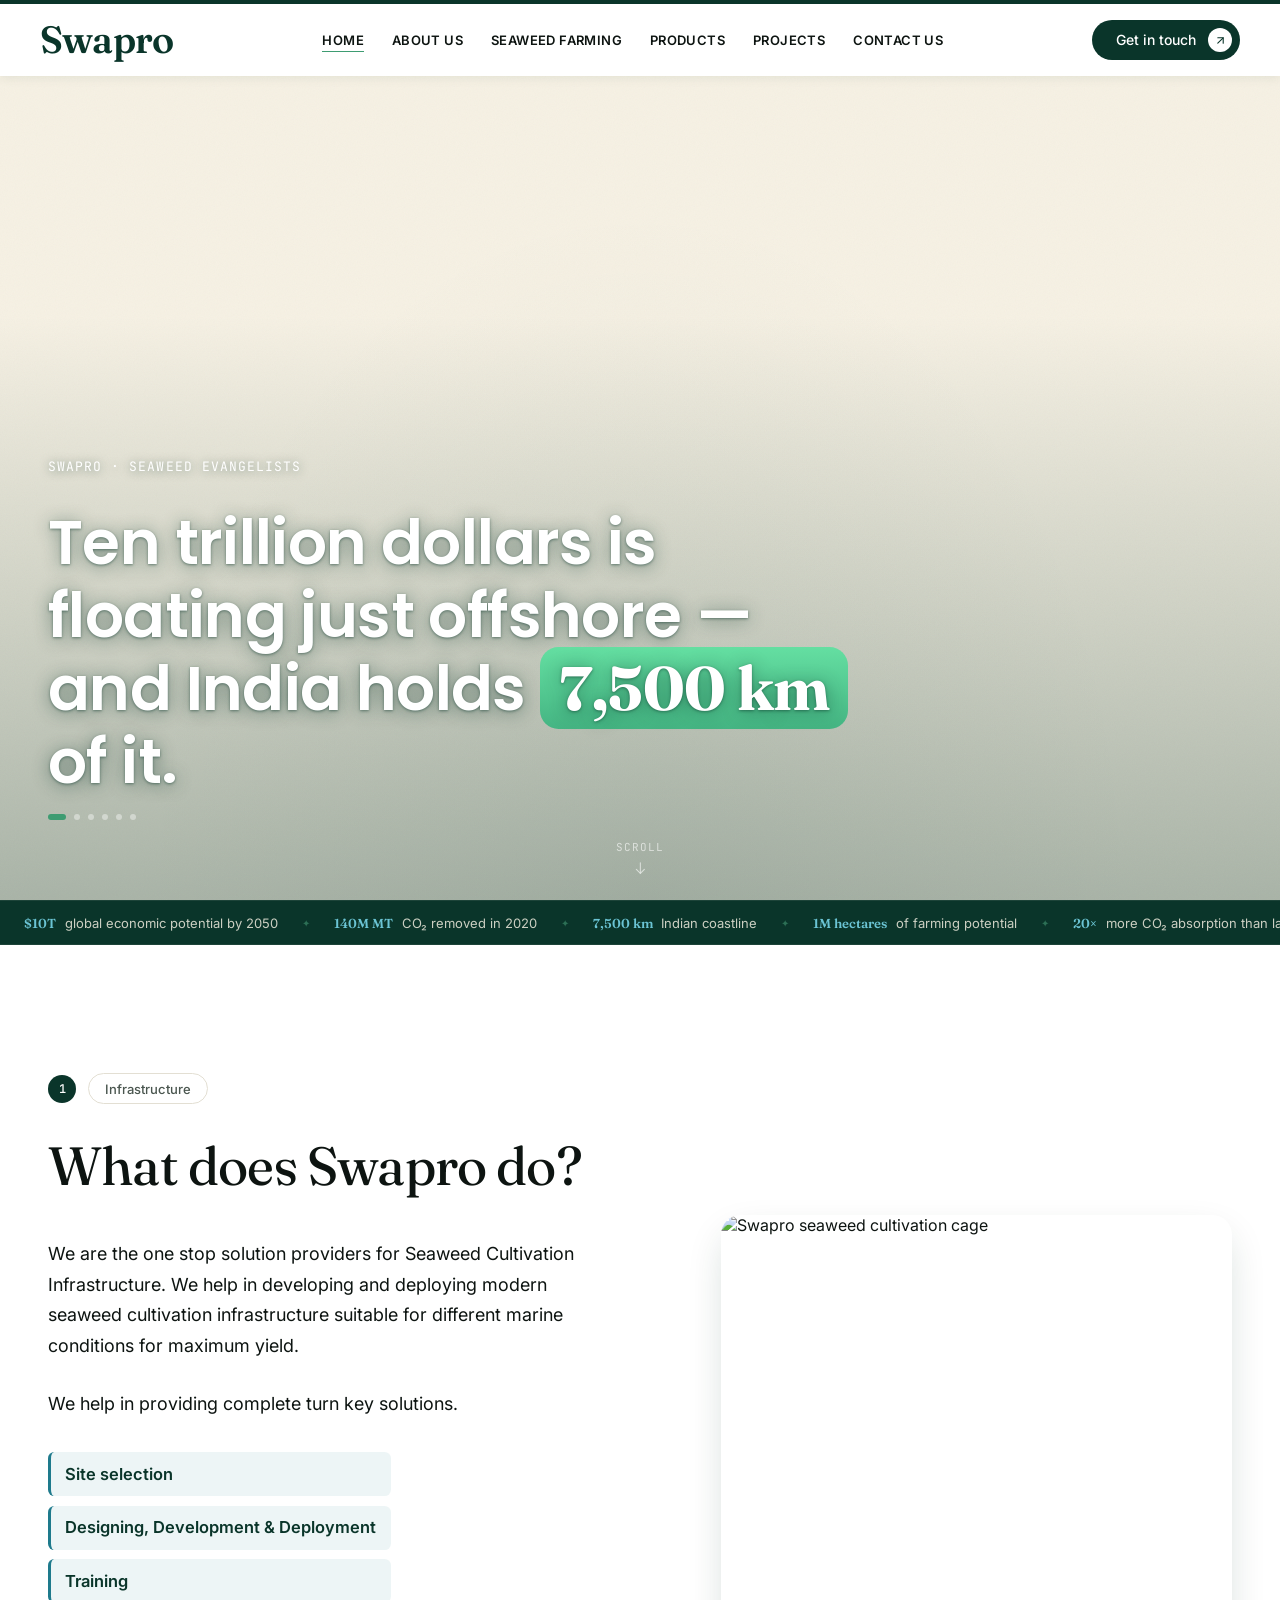
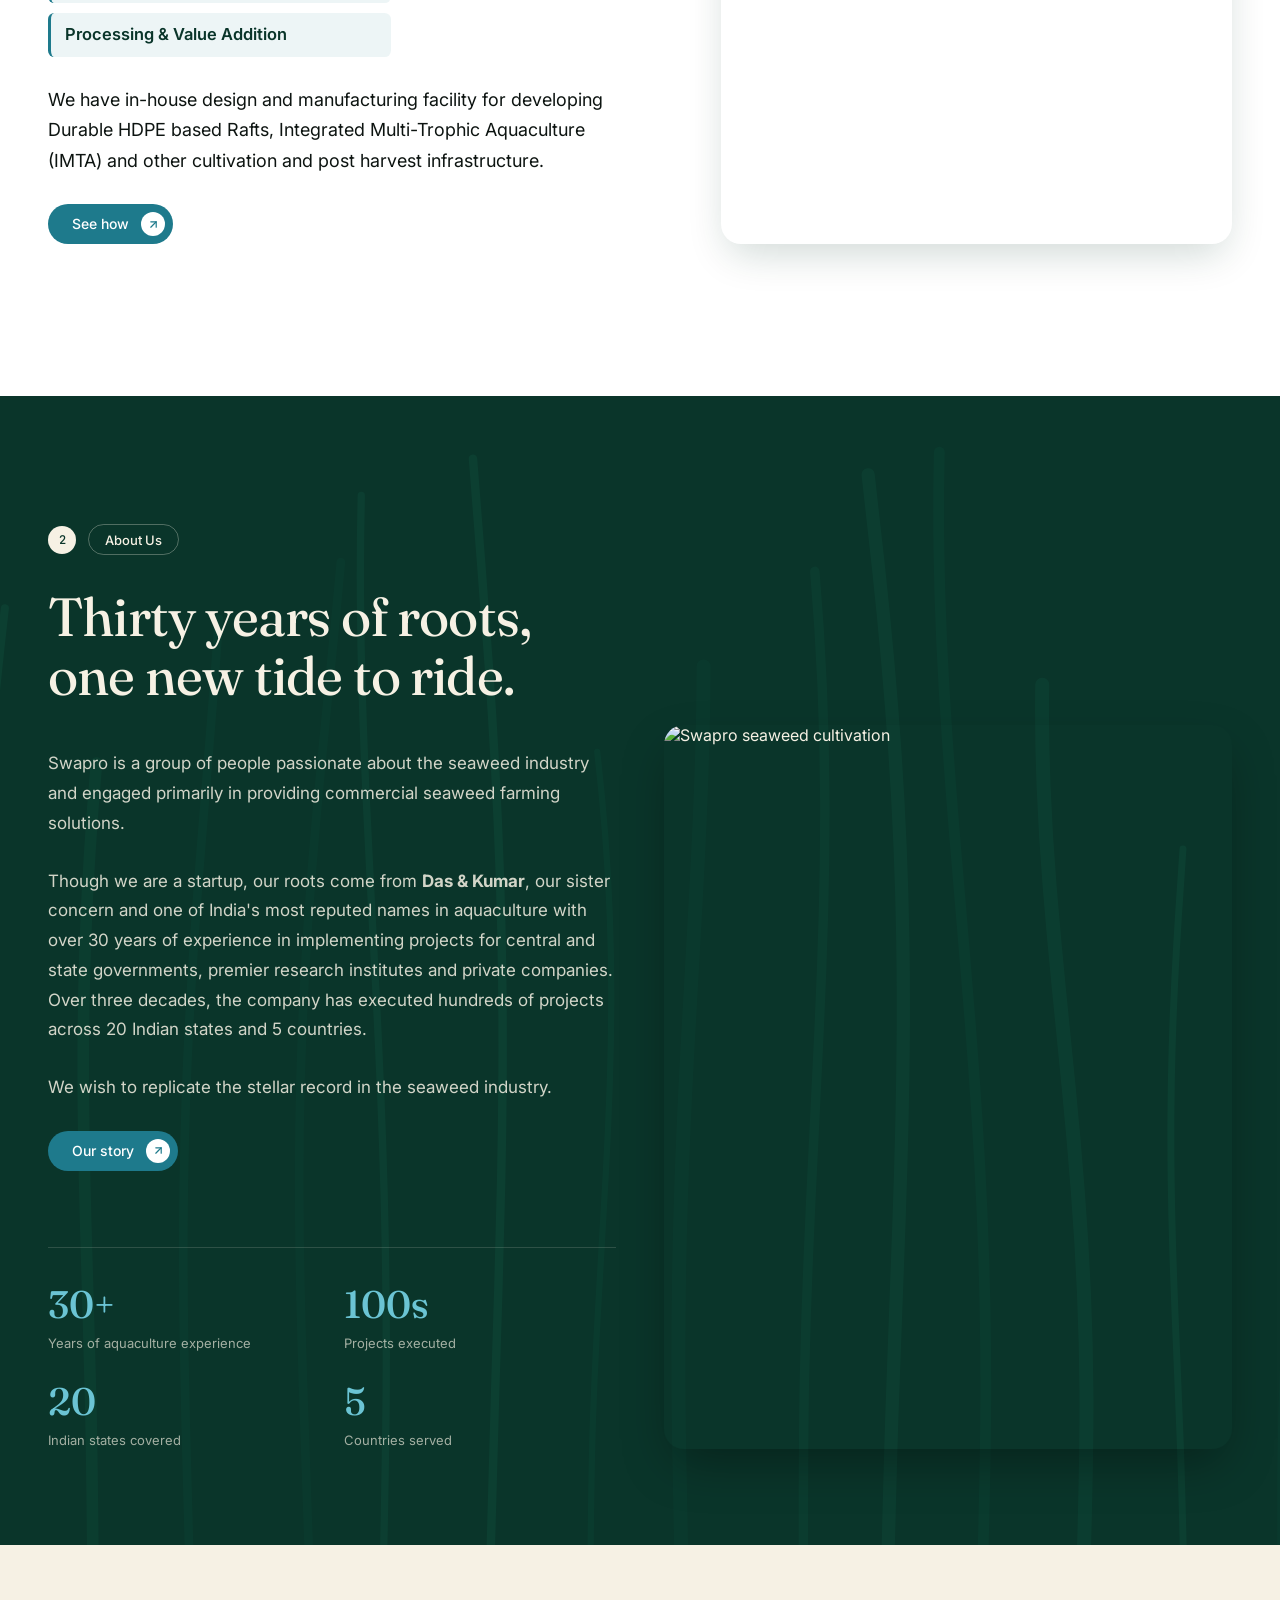
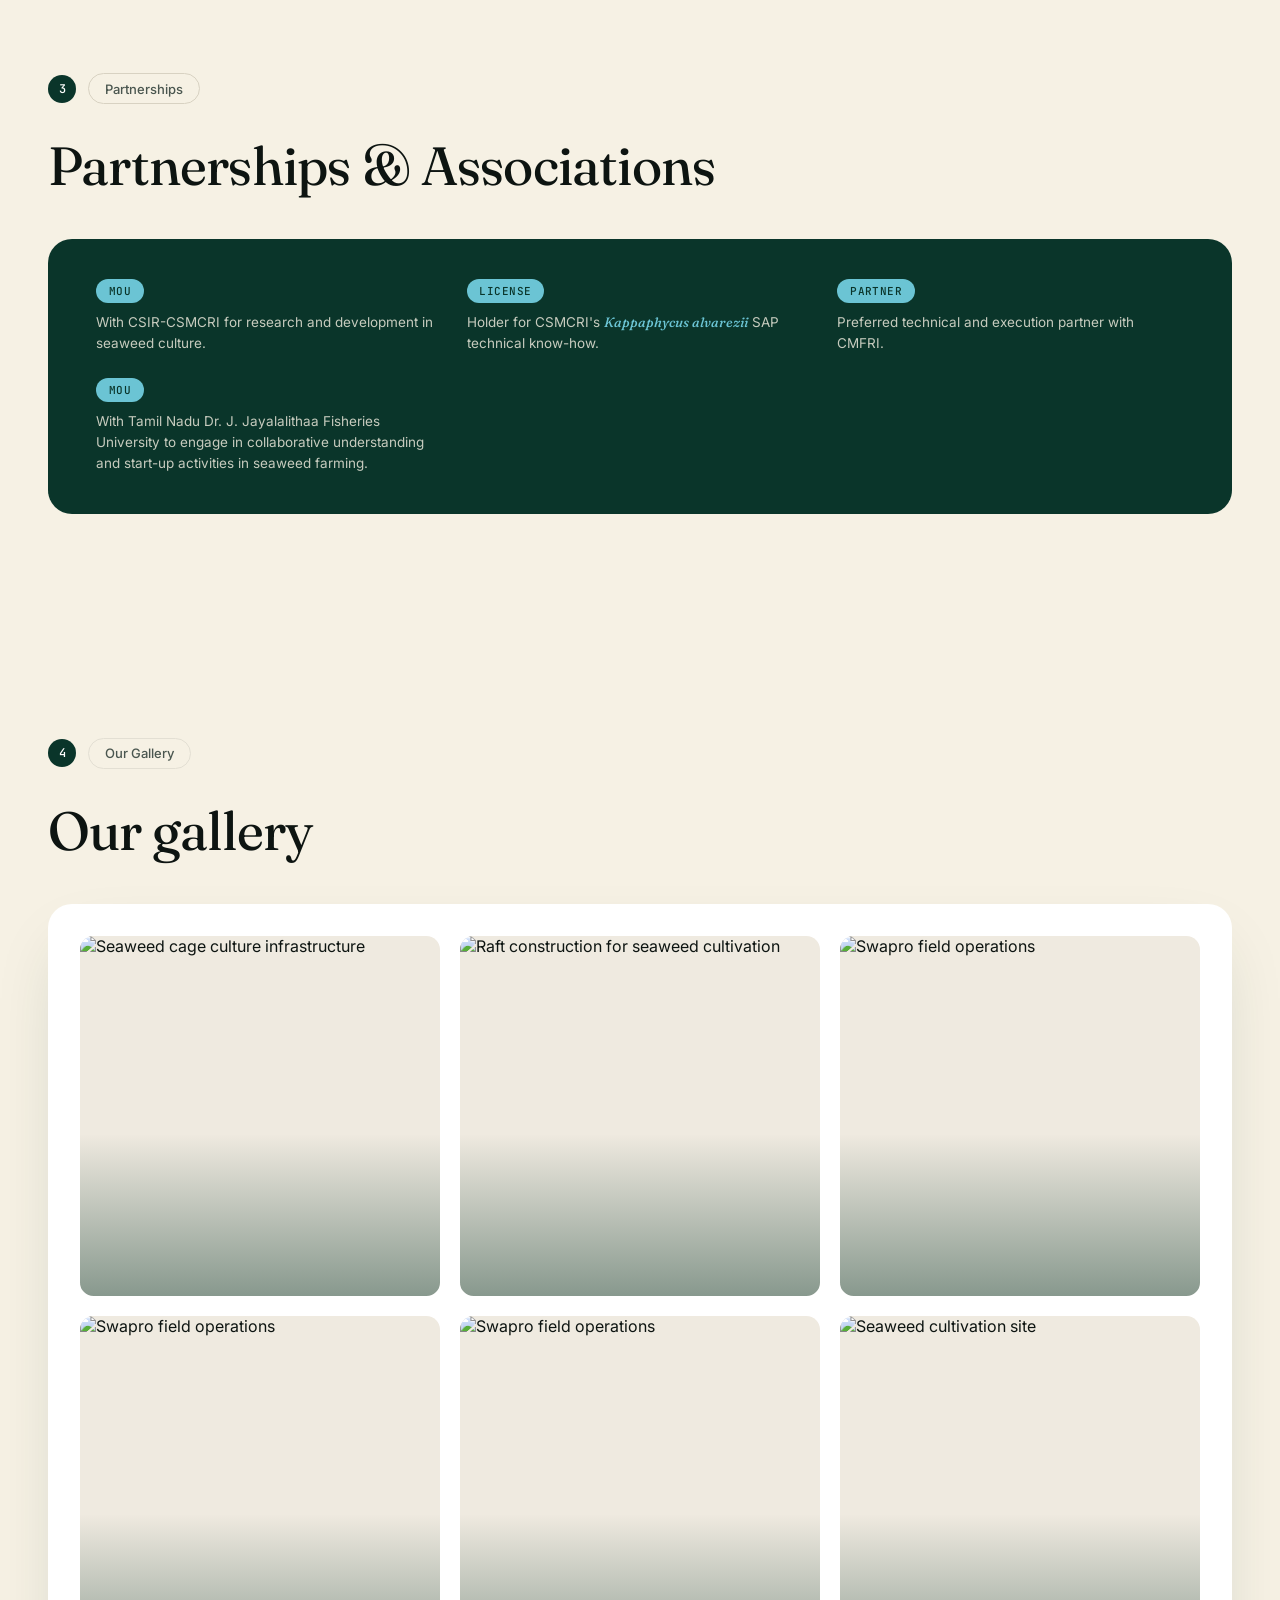
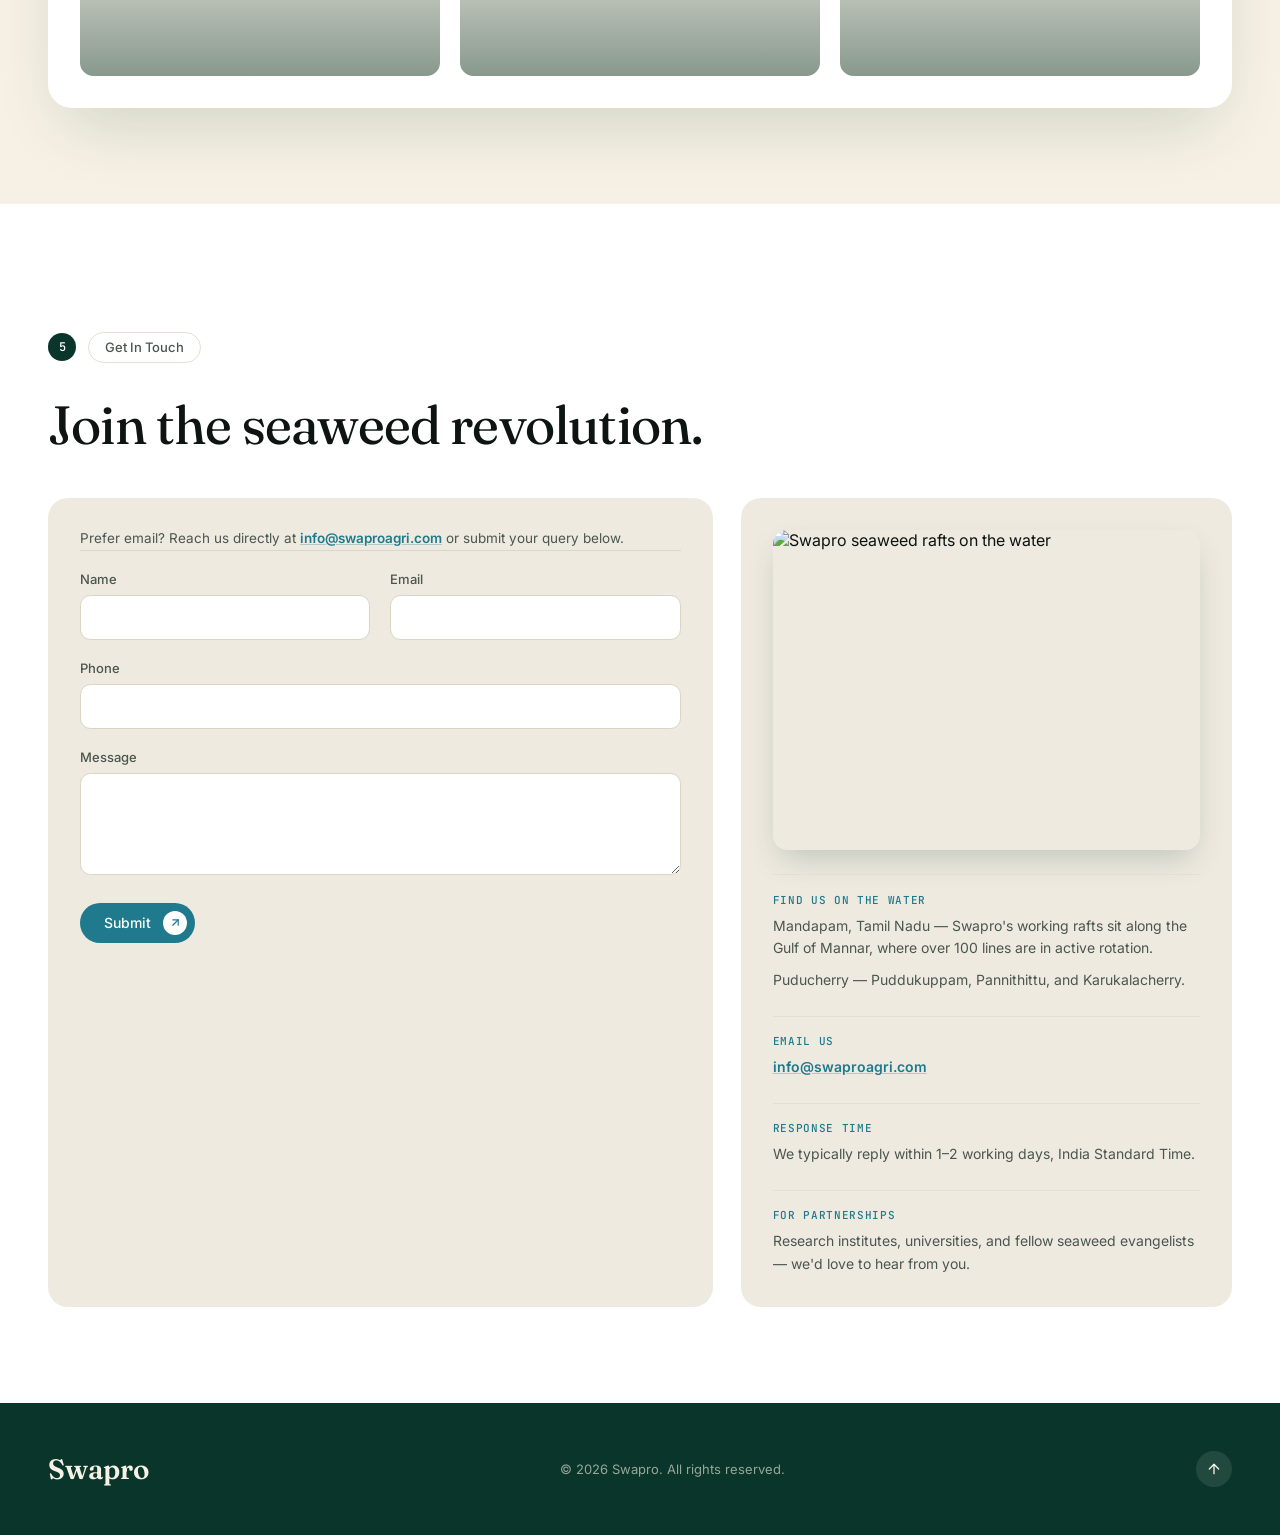
==== commit e6f10d86: "fixes 2" ====
--- a/index.html
+++ b/index.html
@@ -42,7 +42,7 @@
   <div class="hero-grain"></div>
   <div class="hero-inner">
 
-    <div class="nav-wrap">
+    <div class="nav-wrap"> 
       <nav class="navbar" id="navbar">
         <div class="nav-left">
           <div class="logo-mark">
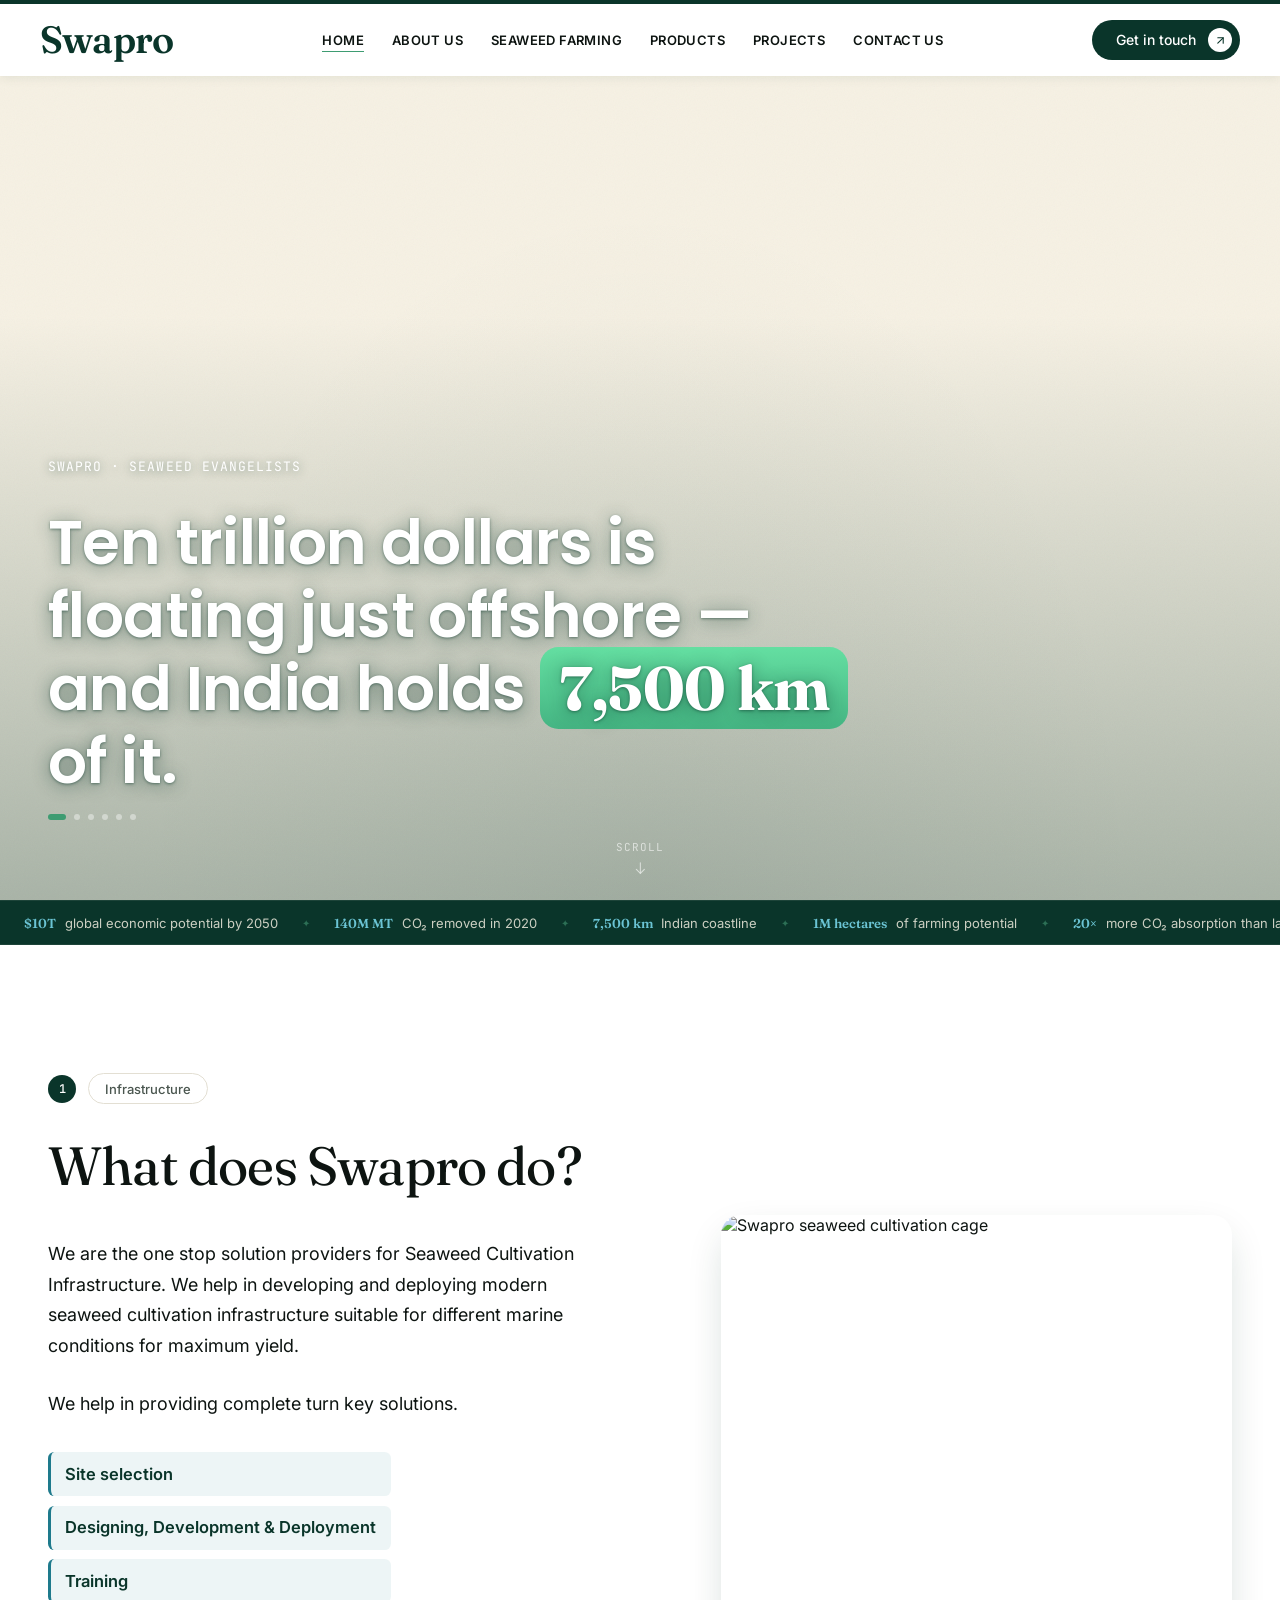
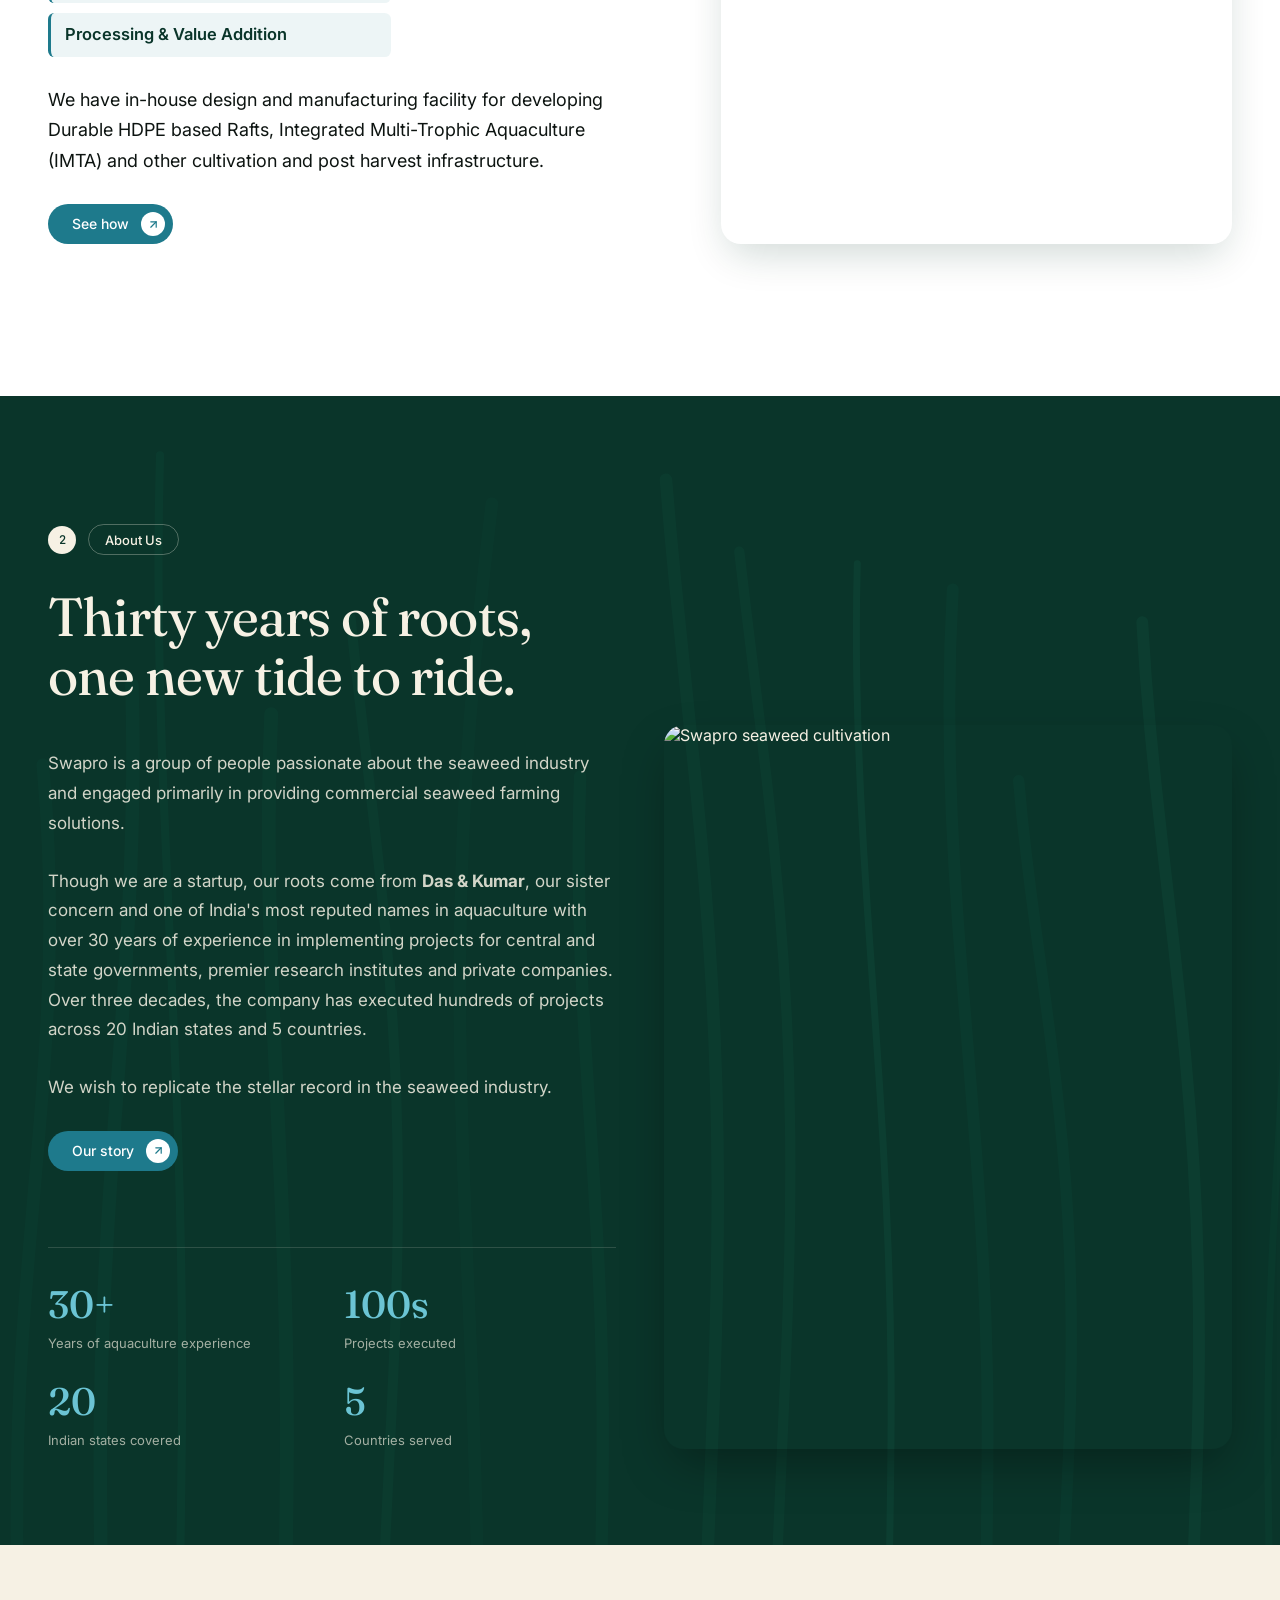
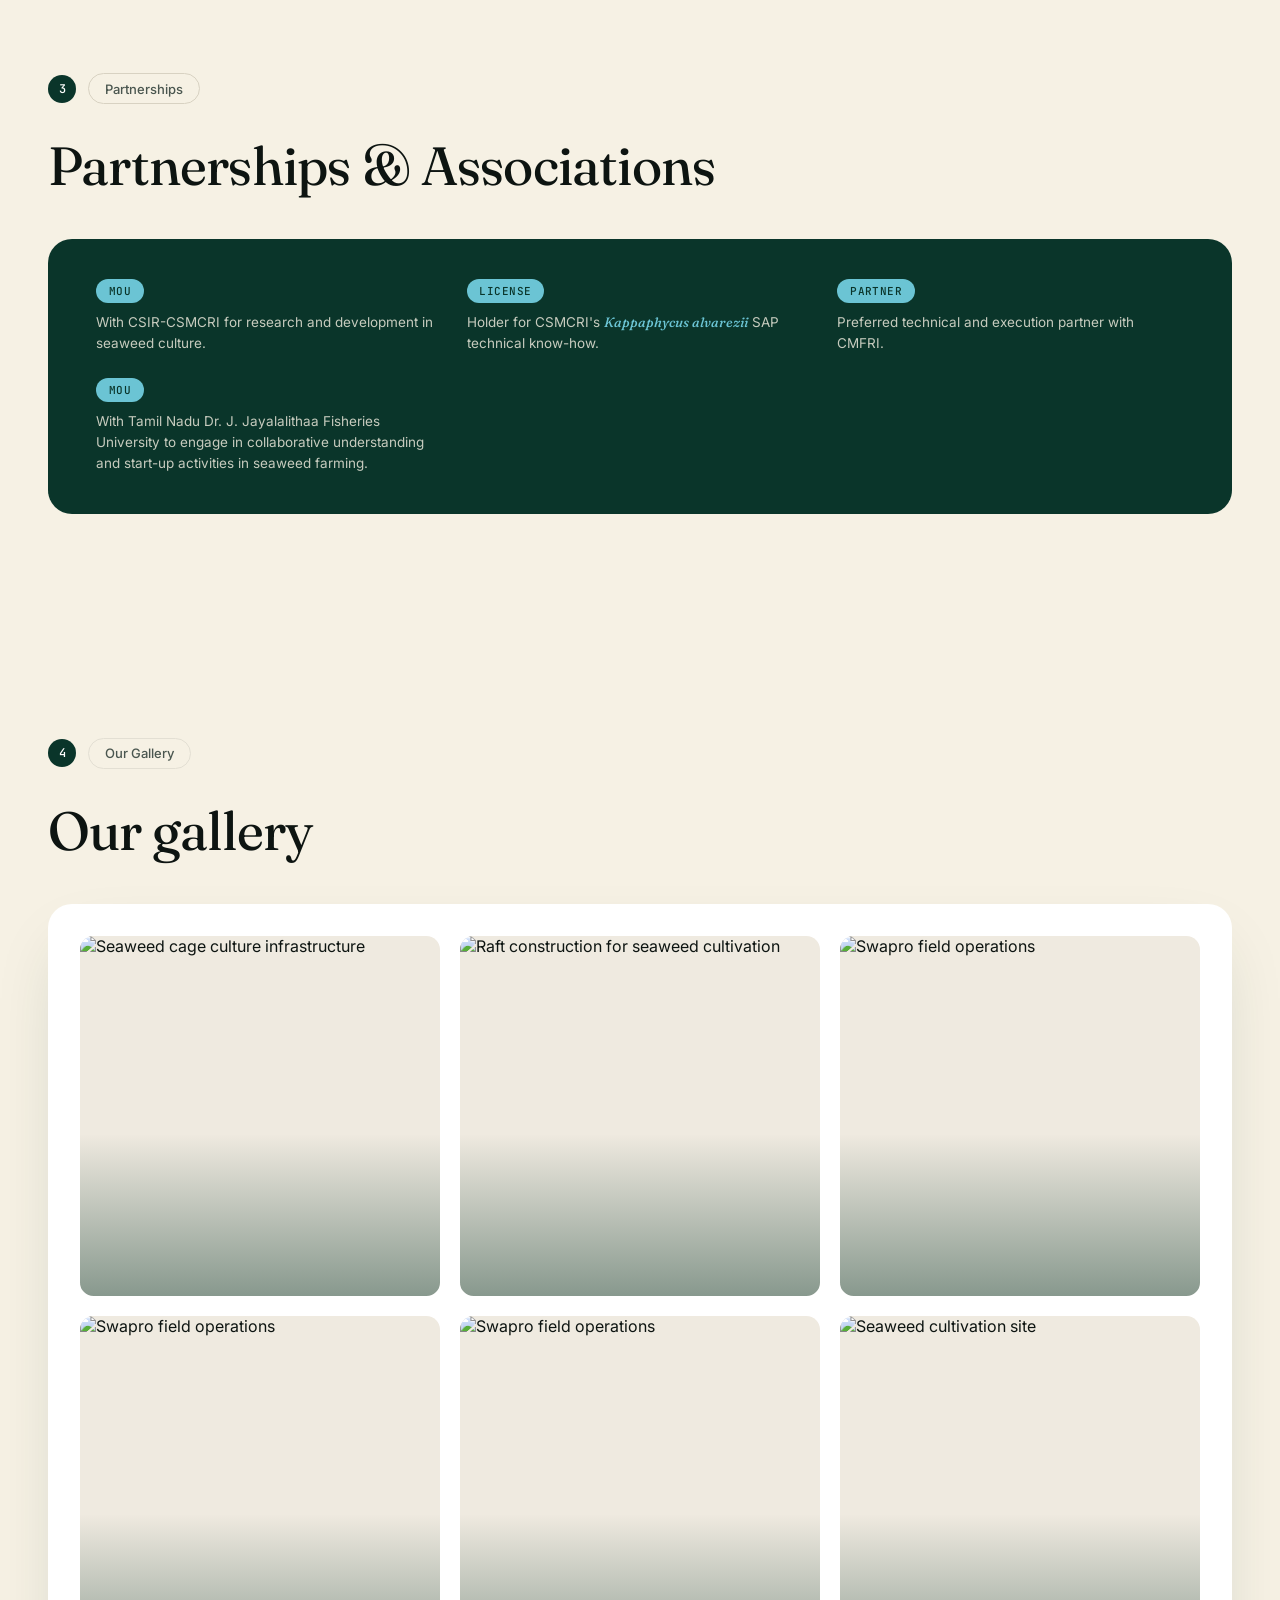
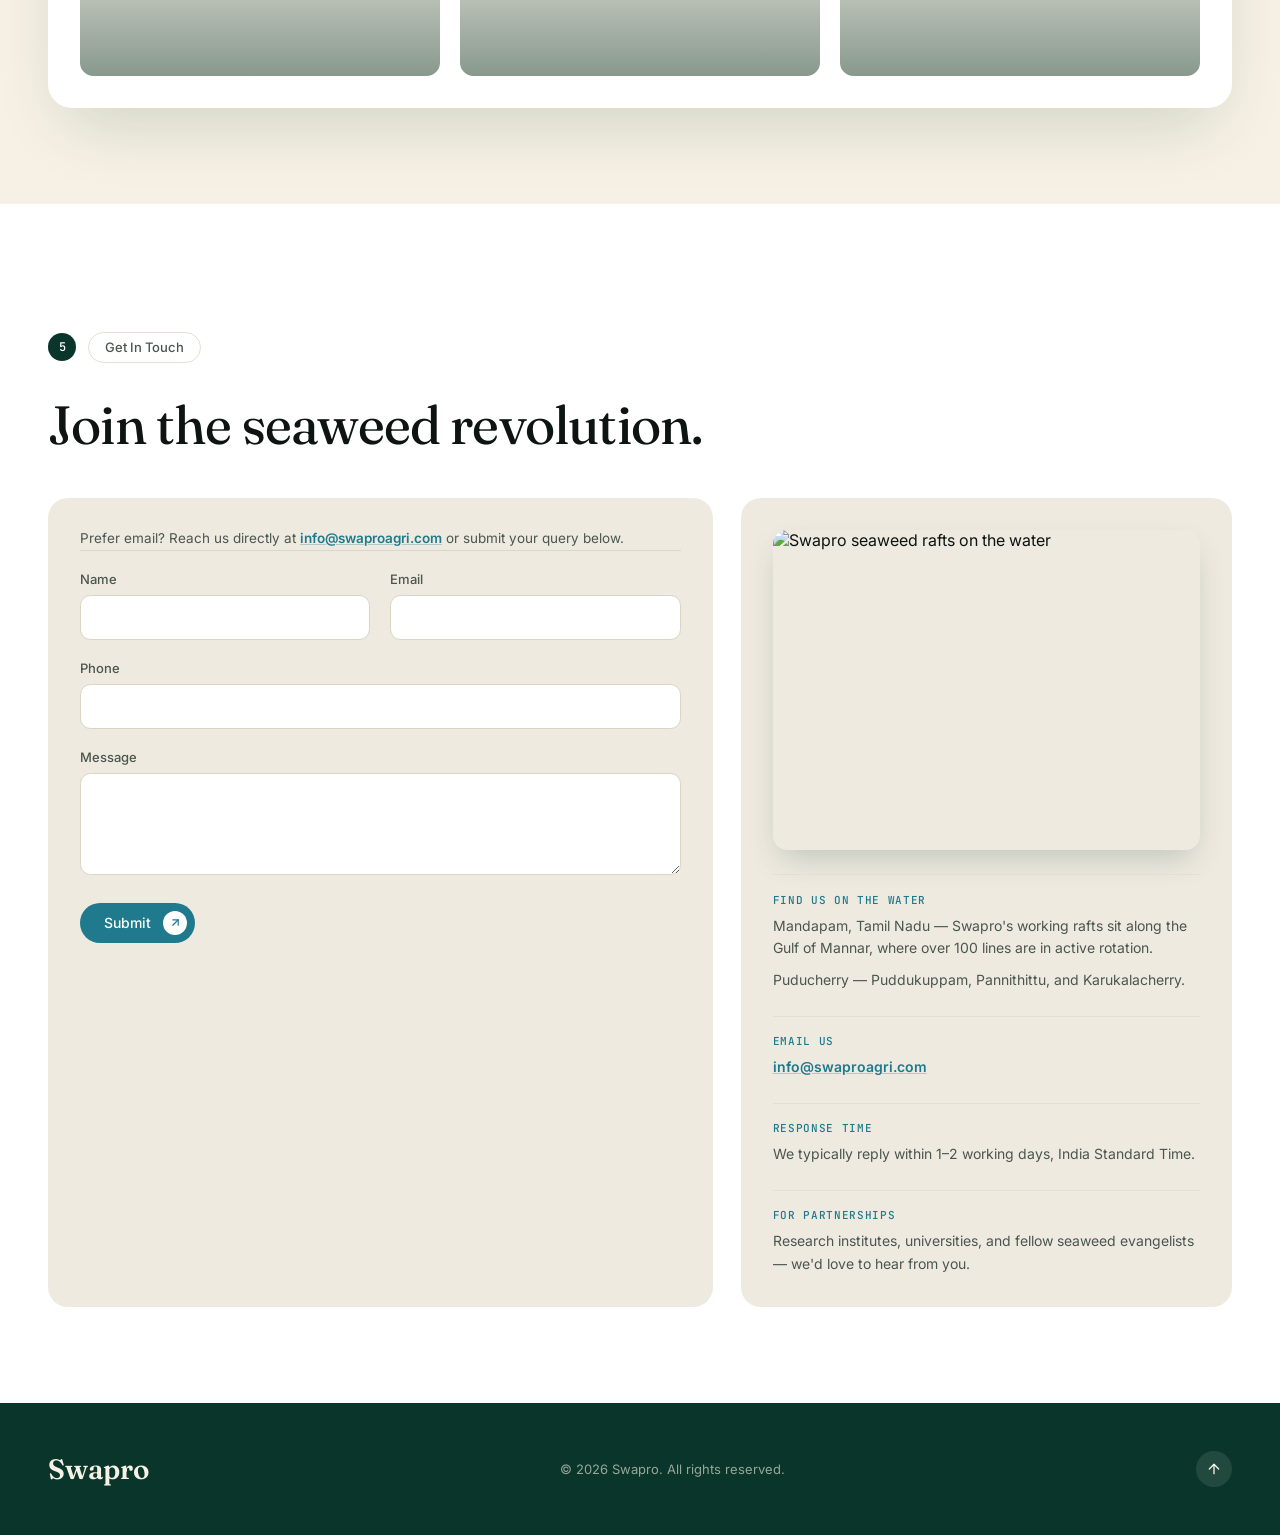
==== commit b2fe7183: "changes" ====
--- a/index.html
+++ b/index.html
@@ -33,8 +33,8 @@
     <div class="hero-bg-image is-active" style="background-image:url('https://res.cloudinary.com/dsr1agyxd/image/upload/v1782374068/nathan-cima-ZYwI9TegN7c-unsplash_tizvkf.jpg')"></div>
     <div class="hero-bg-image" style="background-image:url('https://res.cloudinary.com/dsr1agyxd/image/upload/v1782374067/benjamin-l-jones-puofcLpFuOU-unsplash_bvb8y8.jpg')"></div>
     <div class="hero-bg-image" style="background-image:url('https://res.cloudinary.com/dsr1agyxd/image/upload/v1782374071/stefan-sebok-yNlKG8EBqrM-unsplash_jq5gzy.jpg')"></div>
-    <div class="hero-bg-image" style="background-image:url('https://res.cloudinary.com/dsr1agyxd/image/upload/v1782374349/mitili-mitili-PW3Vfywo5As-unsplash_u6rzzp.jpg')"></div>
-    <div class="hero-bg-image" style="background-image:url('https://res.cloudinary.com/dsr1agyxd/image/upload/v1782548874/images_hhrkk4.jpg')"></div>
+    <div class="hero-bg-image" style="background-image:url('https://res.cloudinary.com/dsr1agyxd/image/upload/v1782730541/alexandros-giannakakis-NtOptghMNvg-unsplash_e5wxrc.jpg')"></div>
+    <div class="hero-bg-image" style="background-image:url('https://res.cloudinary.com/dsr1agyxd/image/upload/v1782730530/eldo-rafael-m2XWu7TOcYg-unsplash_ncf930.jpg')"></div>
     <div class="hero-bg-image" style="background-image:url('https://res.cloudinary.com/dajekho84/image/upload/v1782187943/SeaweedCultivation_ltwsiu.jpg')"></div>
   </div>
   <div class="hero-vignette"></div>
